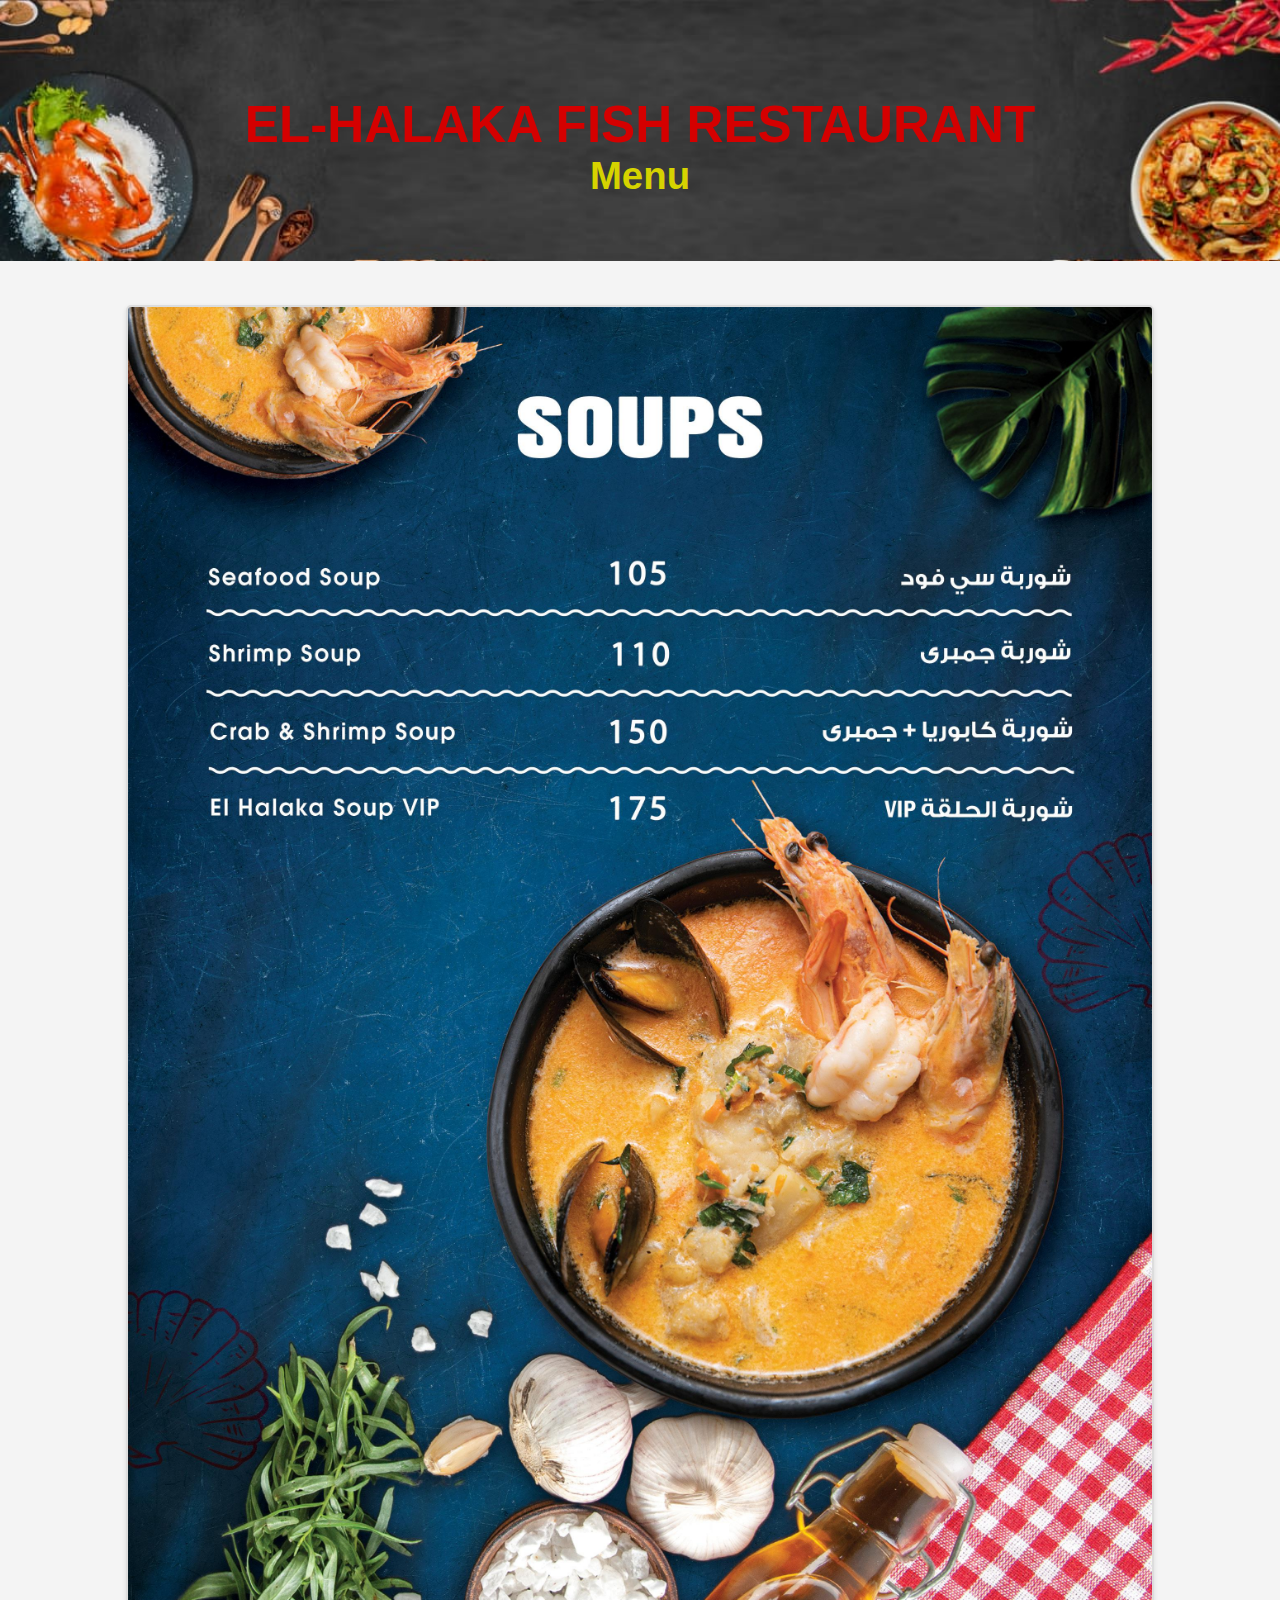
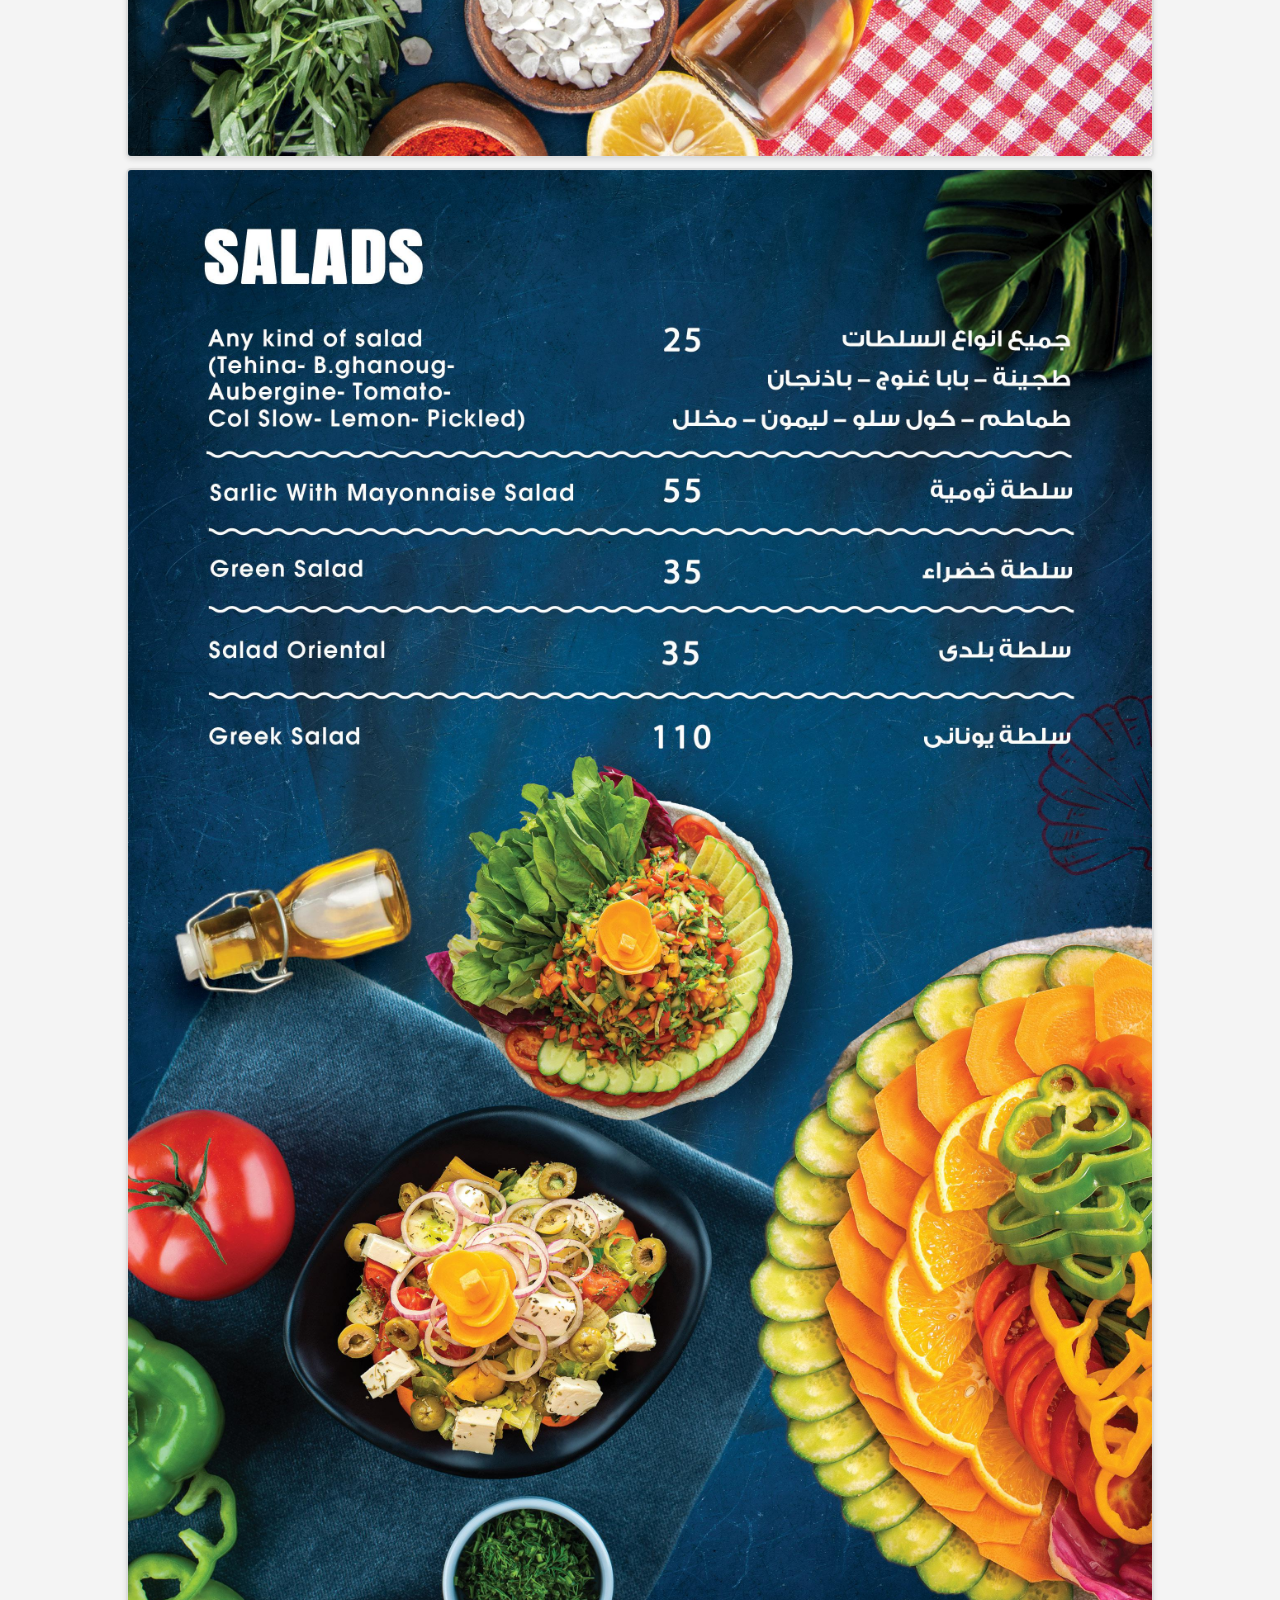
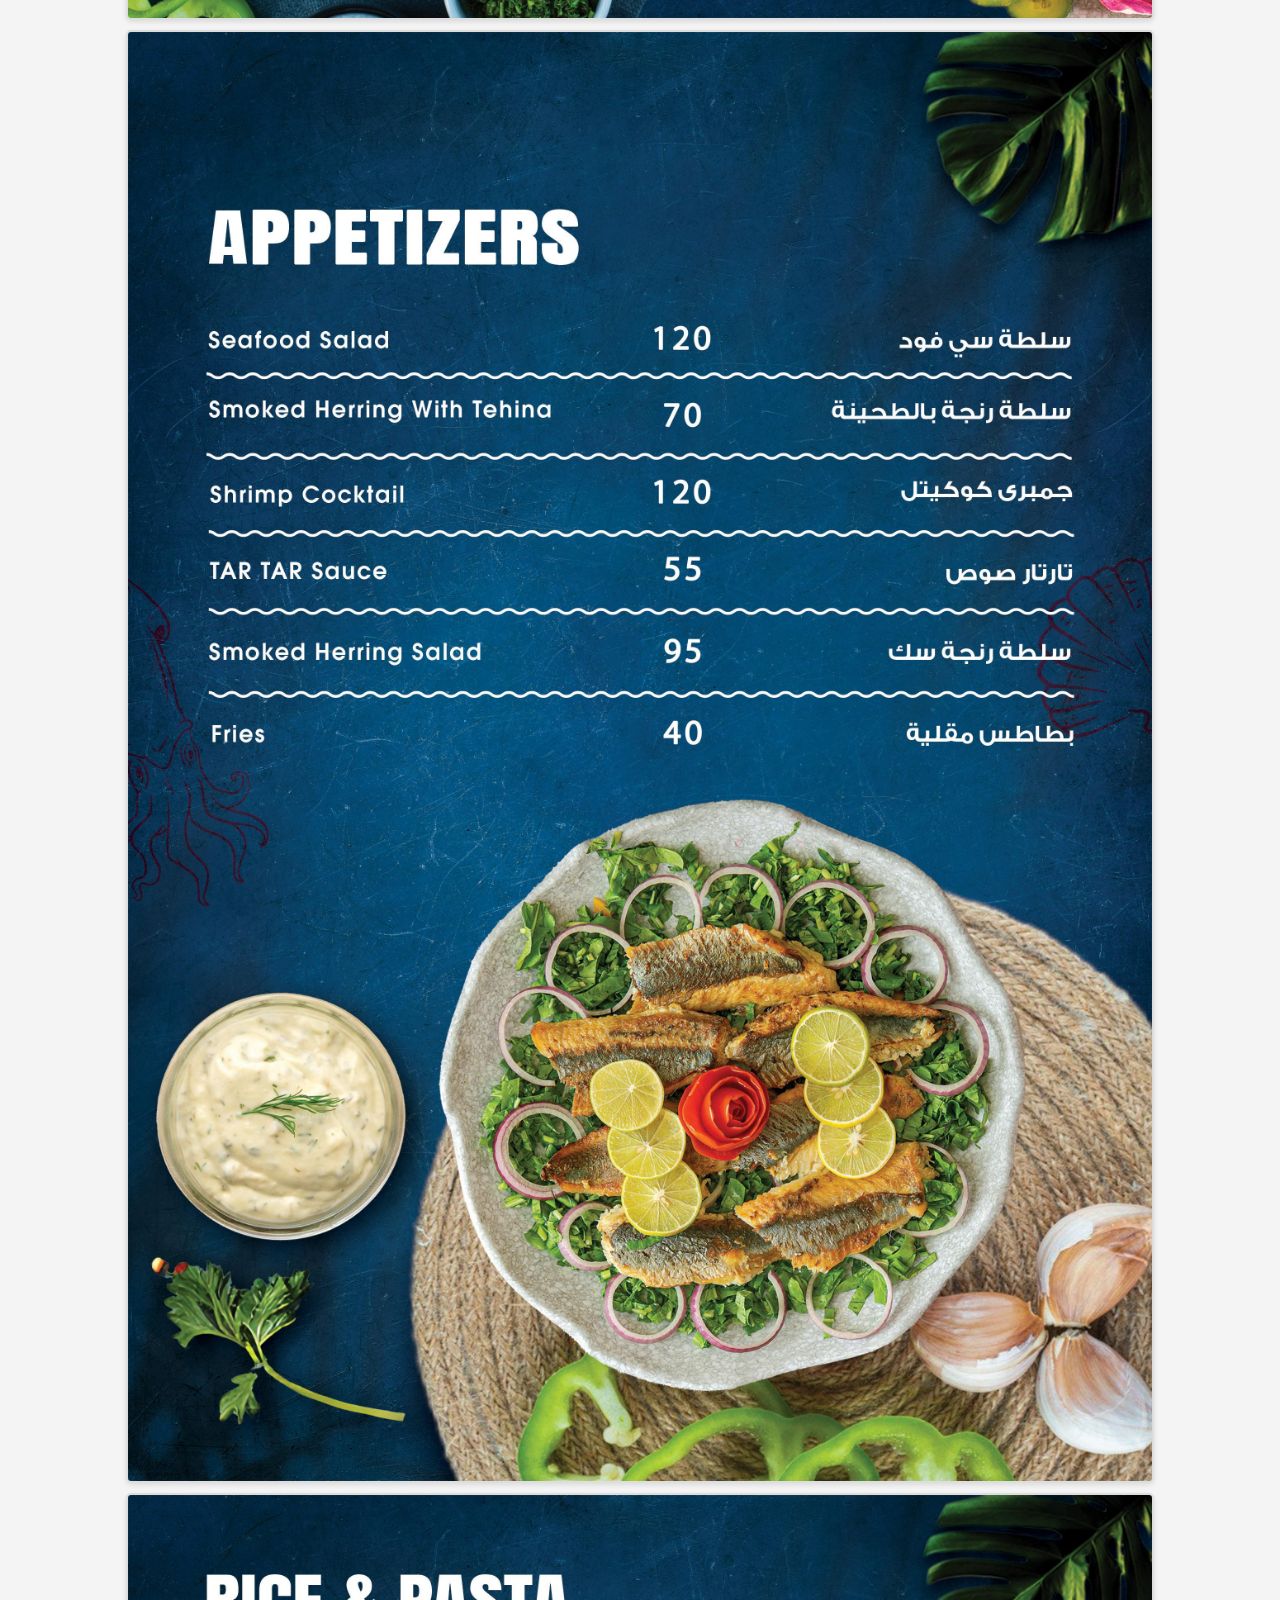
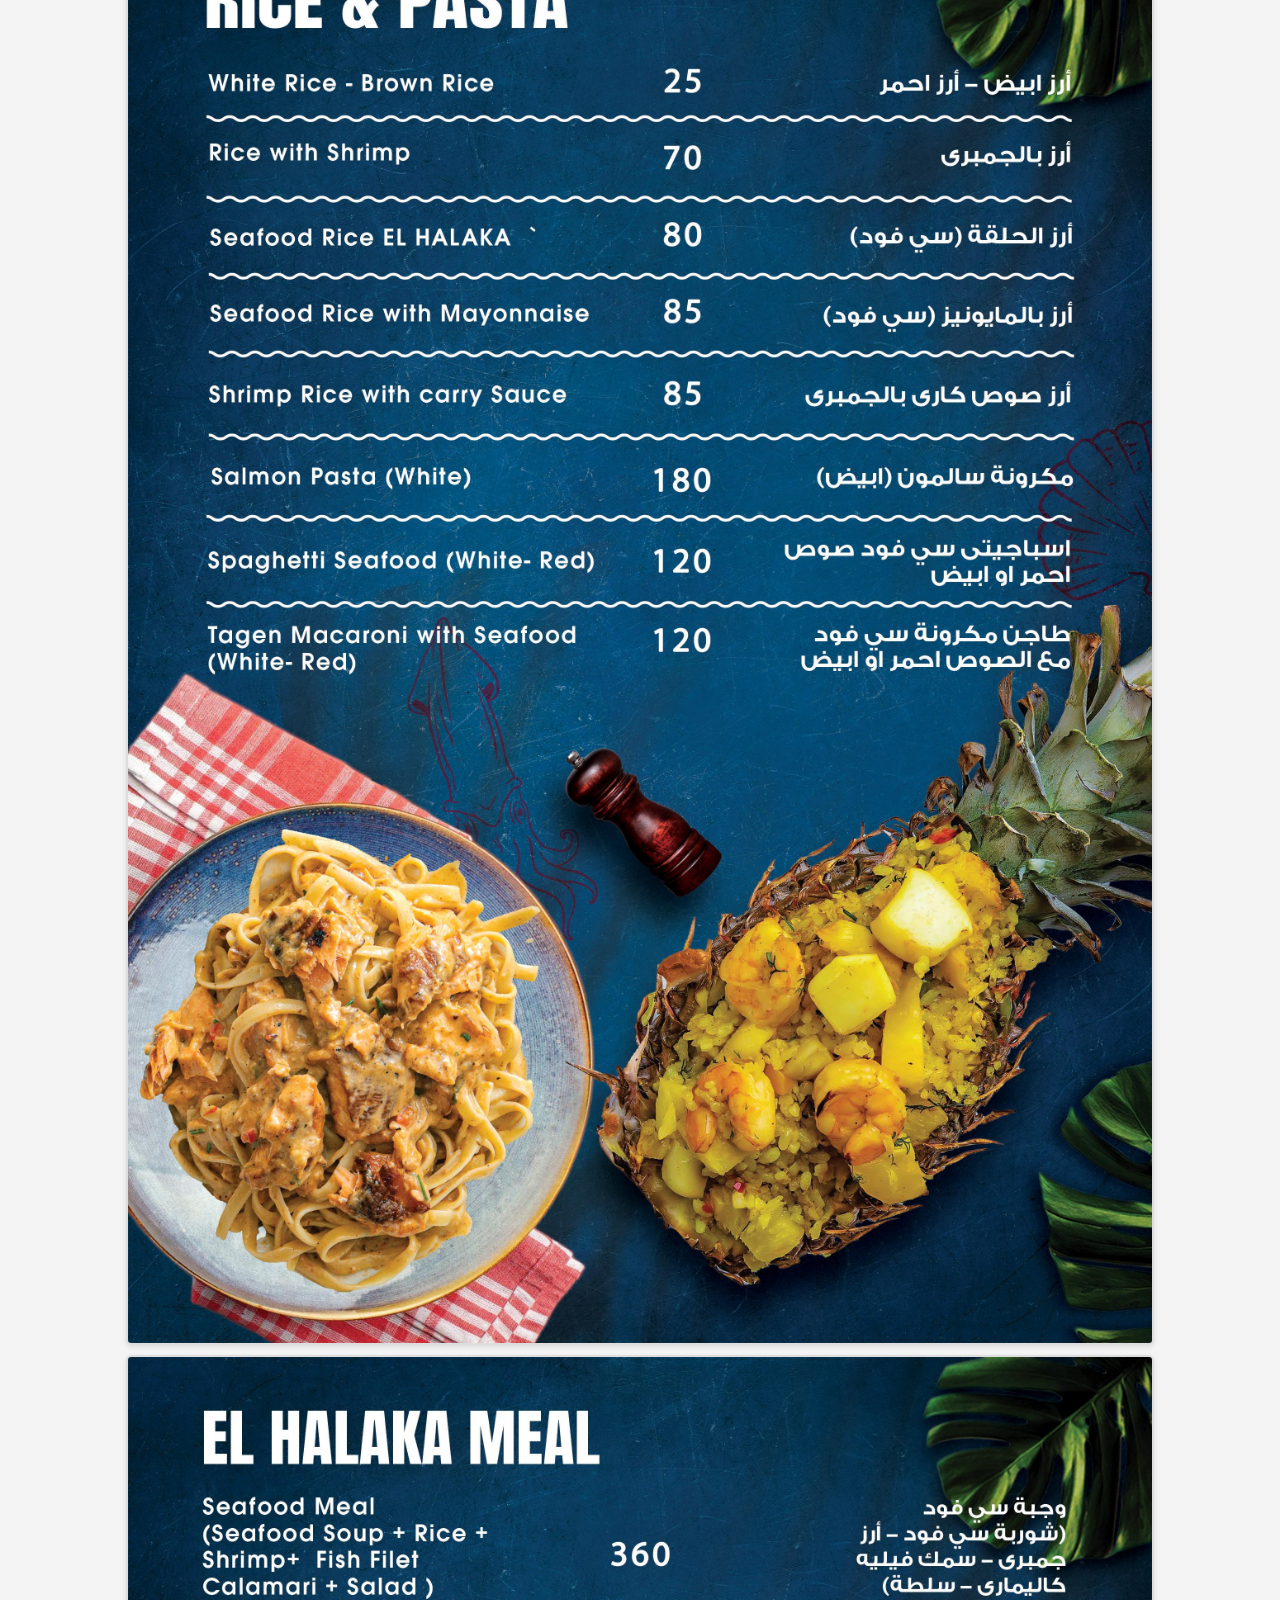
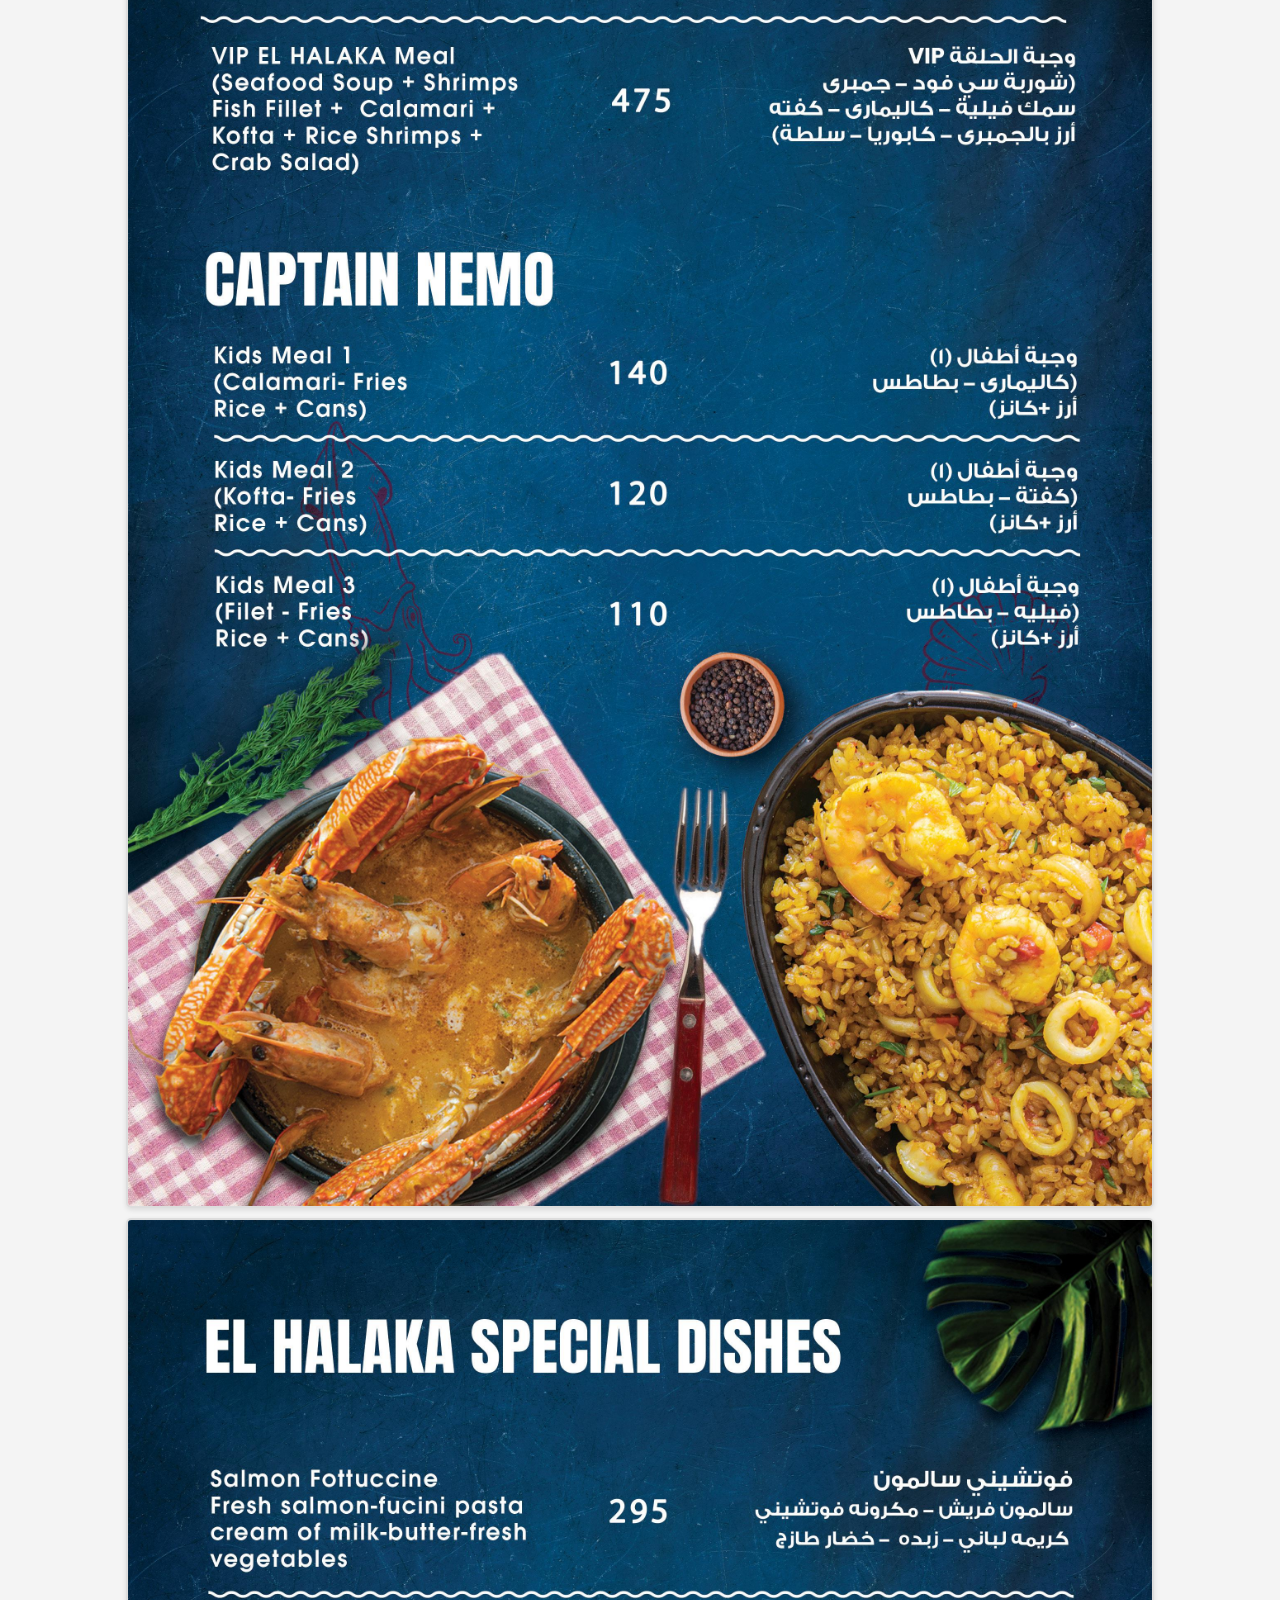
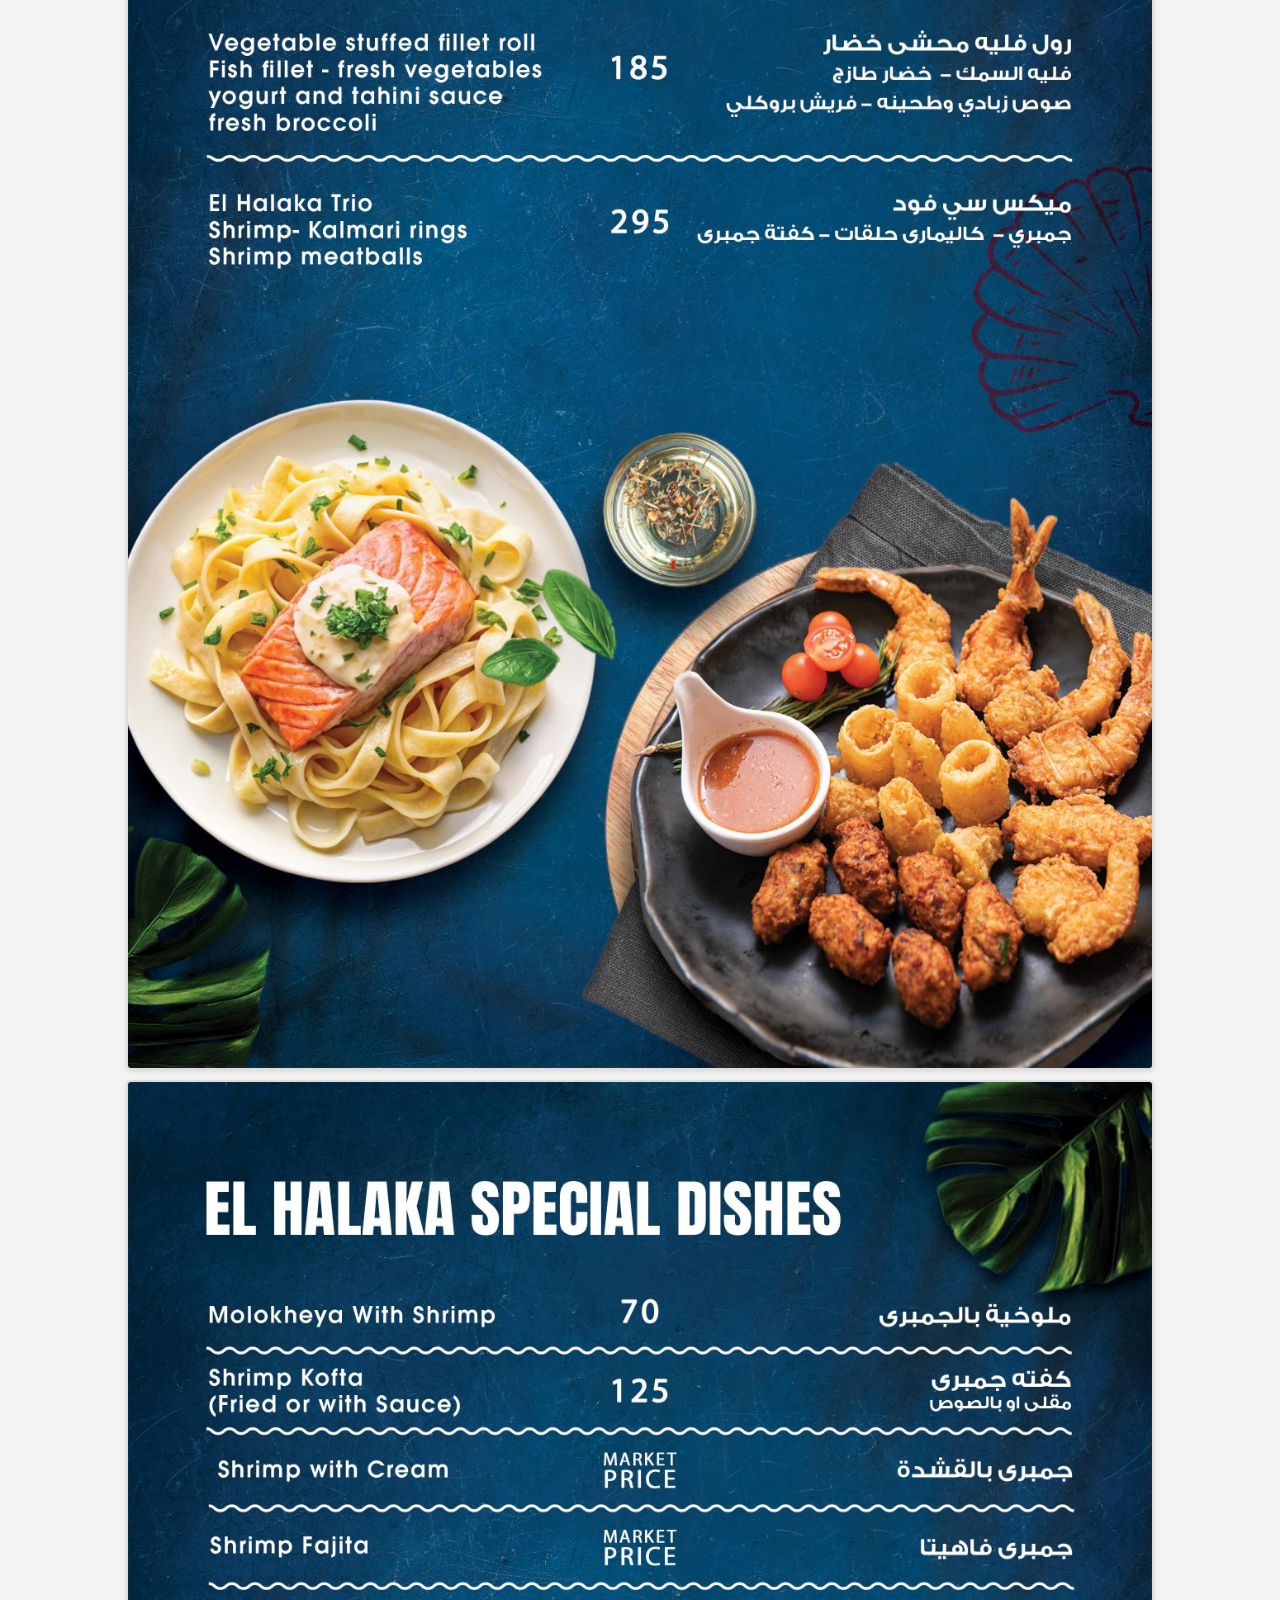
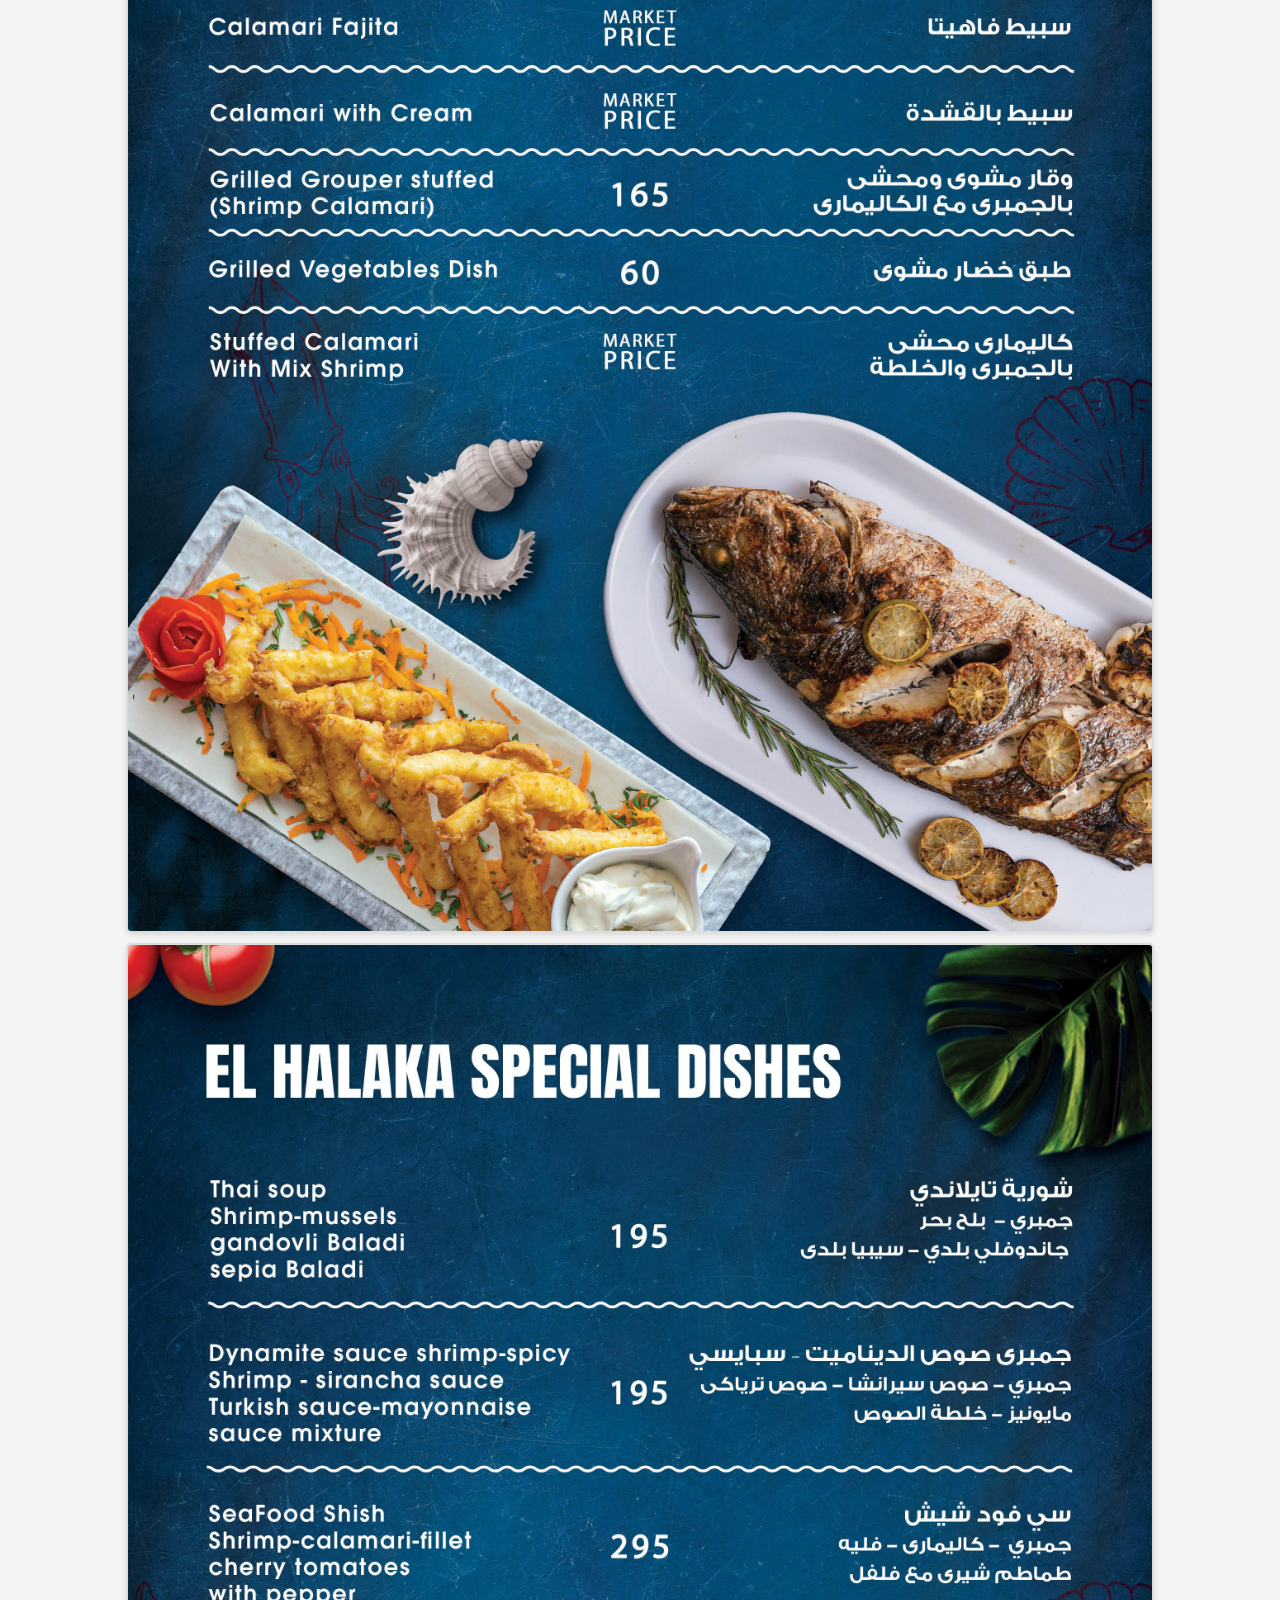
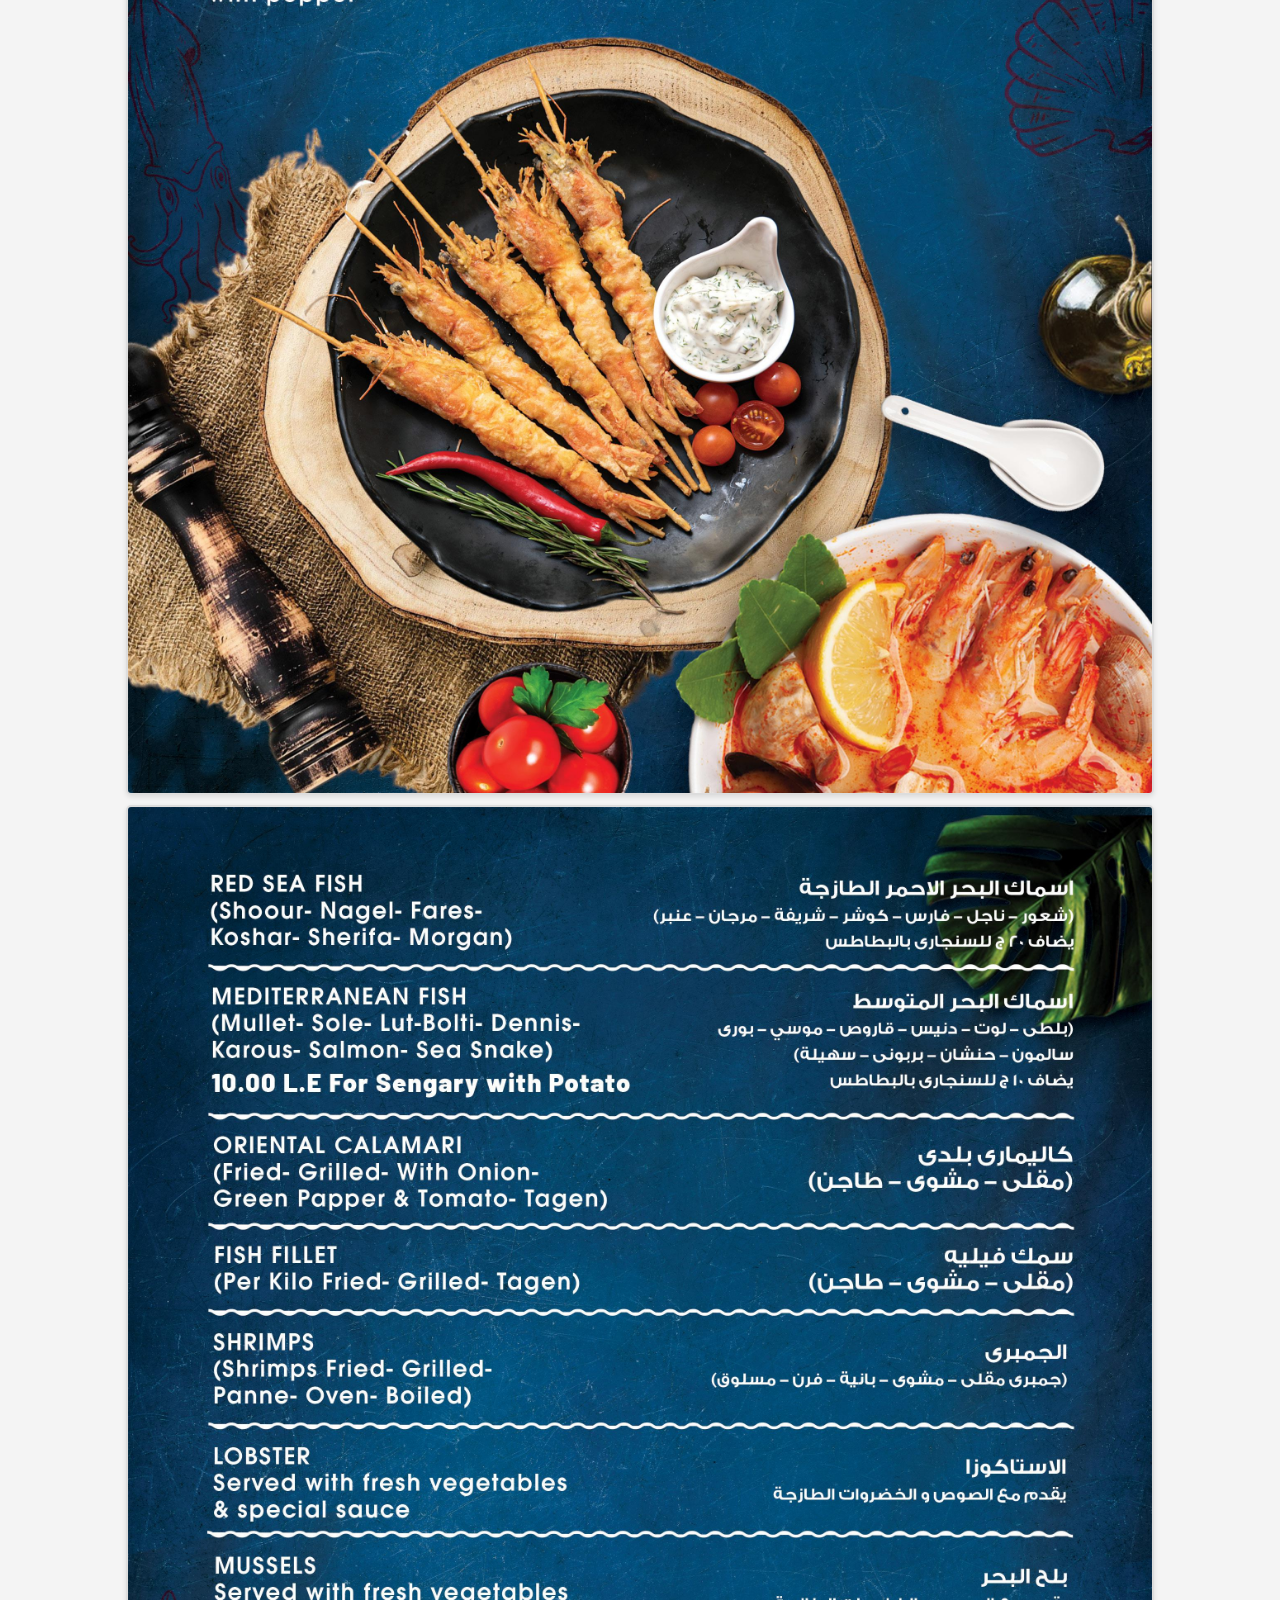
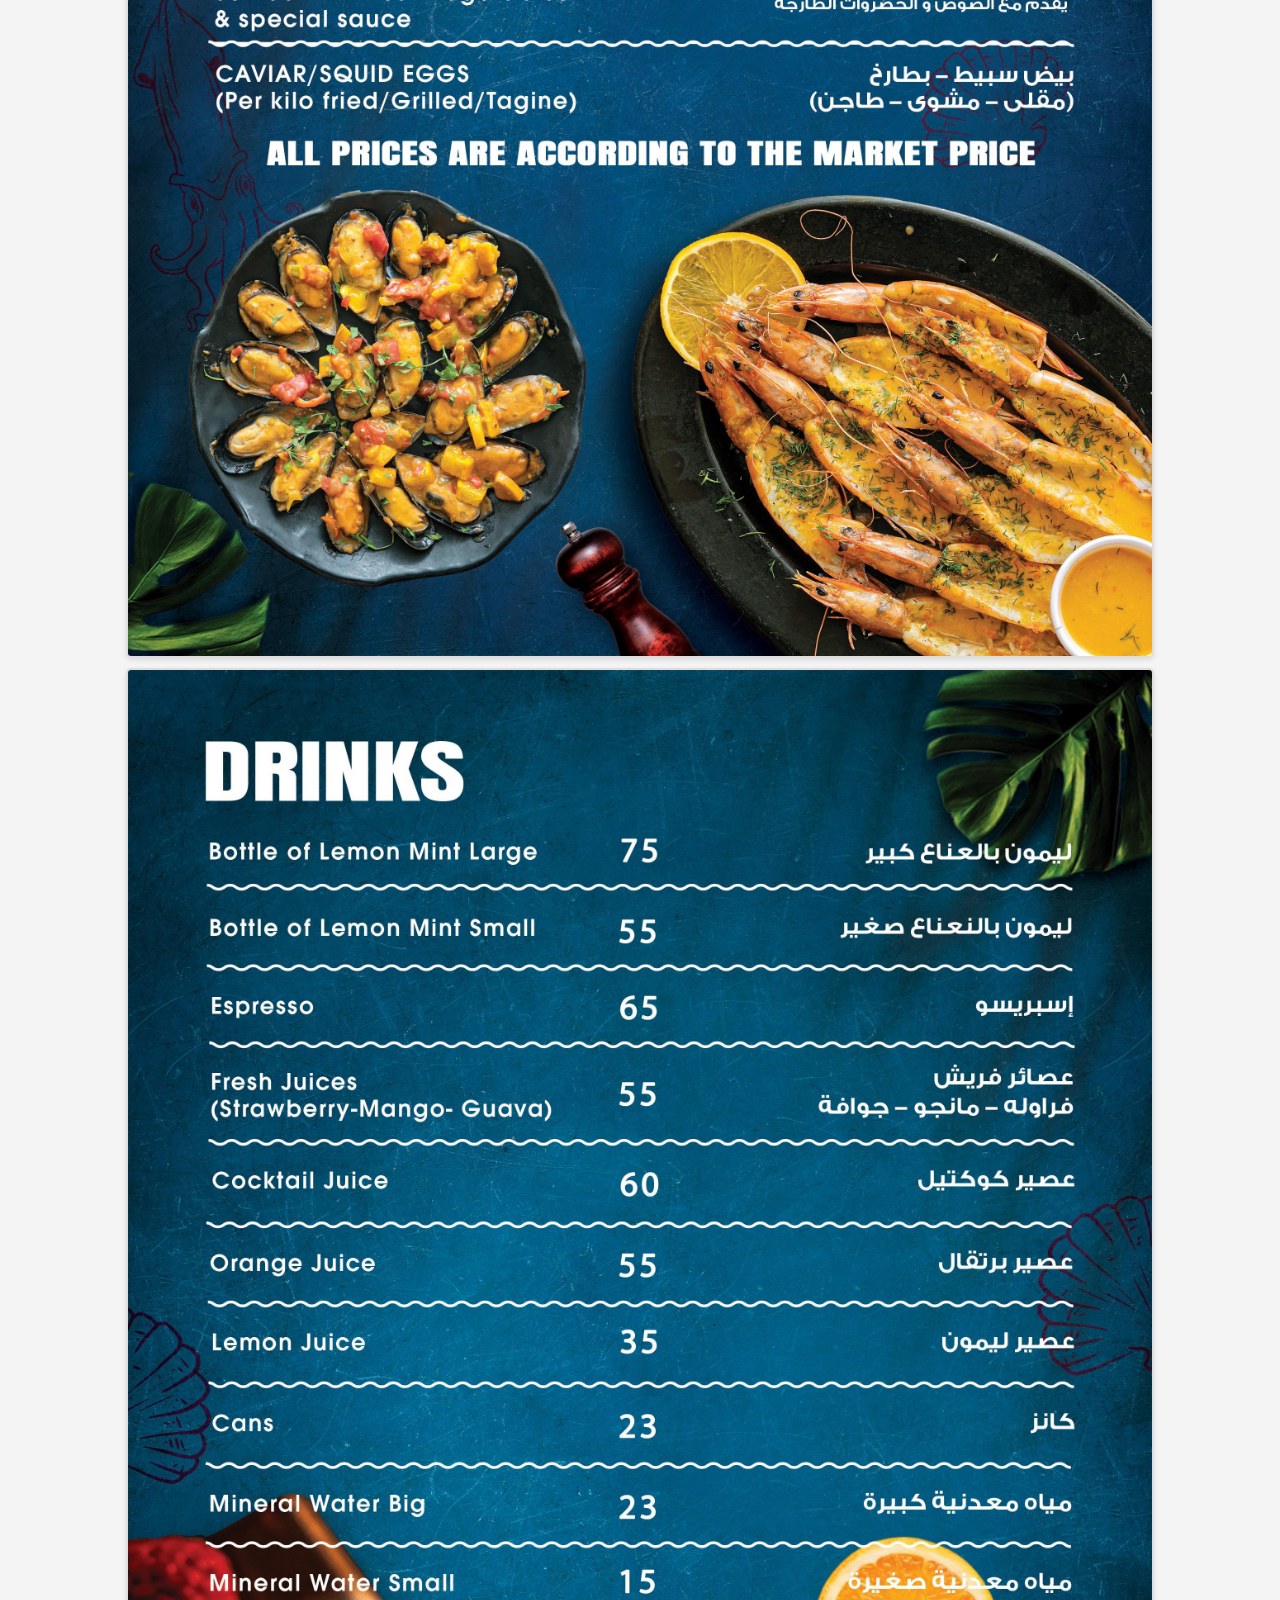
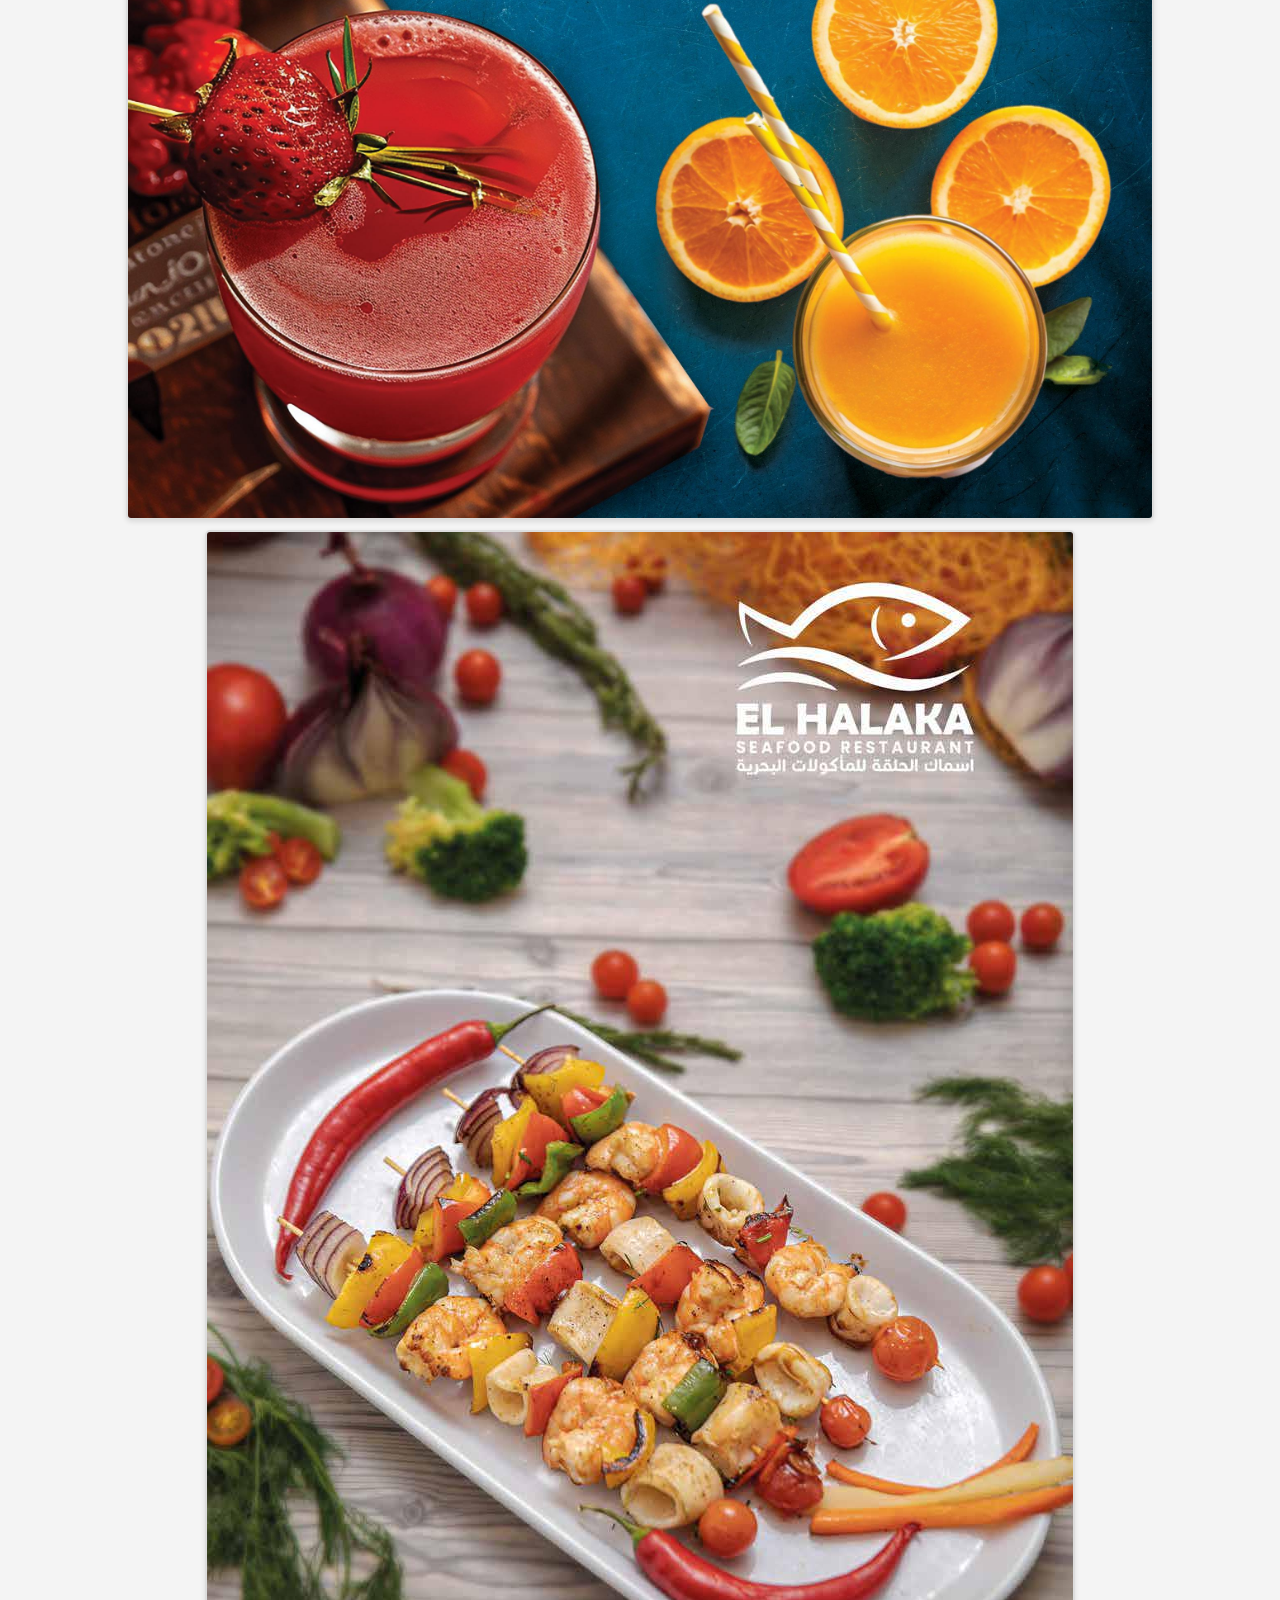
==== index.html @ d8bc7c91 "Update index.html" ====
<!DOCTYPE html>
<html lang="en">
<style>
    body {
        font-family: Arial, sans-serif;
        background-color: #f4f4f4;
        text-align: center;
        margin: 0;
        padding: 0;
    }

    .header {
        position: relative;
        text-align: center;
        color: rgb(255, 255, 255);
    }

    .header img {
        width: 100%;
        height: auto;
    }

    .header .text-container {
        position: absolute;
        top: 55%;
        left: 50%;
        transform: translate(-50%, -50%);
        text-align: center;
    }

    .header h1 {
        font-size: 4vw;
        font-weight: bold;
        margin: 0;
        color: rgb(212, 0, 0);
        white-space: nowrap;
    }

    .header h2 {
        font-size: 3vw;
        font-weight: bold;
        margin: 0;
        color: rgb(214, 211, 0);
    }

    .gallery {
        display: flex;
        flex-direction: column;
        align-items: center;
        margin-top: 20px;
    }

    .gallery img {
        max-width: 80%;
        margin-bottom: 10px;
        border: 2px solid #ddd;
        border-radius: 5px;
        box-shadow: 0 2px 5px rgba(0, 0, 0, 0.1);
    }

    @media (max-width: 1024px) {
        .header h1 {
            font-size: 6vw;
        }

        .header h2 {
            font-size: 5vw;
        }
    }

    @media (max-width: 768px) {
        .header h1 {
            font-size: 7vw;
        }

        .header h2 {
            font-size: 6vw;
        }
    }

    @media (max-width: 480px) {
        .header h1 {
            font-size: 8vw;
        }

        .header h2 {
            font-size: 7vw;
        }
    }
</style>

<head>
    <meta charset="UTF-8">
    <meta name="viewport" content="width=device-width, initial-scale=1.0">
    <title>EL-HALAKA Fish Restaurant Menu</title>
    <link rel="stylesheet" href="styles.css">
</head>

<body>
    <div class="header">
        <img src="static/images/image0.jpg" alt="Background Image">
        <div class="text-container">
            <h1>EL-HALAKA FISH RESTAURANT </h1>
            <h2> Menu</h2>
        </div>
    </div>
    <div class="gallery">
        <div class="gallery">
            <img src="static/images/image1.jpg" alt="Image 1">
            <img src="static/images/image2.jpg" alt="Image 2">
            <img src="static/images/image3.jpg" alt="Image 3">
            <img src="static/images/image4.jpg" alt="Image 4">
            <img src="static/images/image5.jpg" alt="Image 5">
            <img src="static/images/image6.jpg" alt="Image 6">
            <img src="static/images/image7.jpg" alt="Image 7">
            <img src="static/images/image8.jpg" alt="Image 8">
            <img src="static/images/image9.jpg" alt="Image 9">
            <img src="static/images/image10.jpg" alt="Image 10">
            <img src="static/images/image11.jpg" alt="Image 11">
        </div>
</body>

</html>
---- styles.css ----
/* styles.css */
body {
    font-family: Arial, sans-serif;
    background-color: #f4f4f4;
    text-align: center;
    margin: 0;
    padding: 0;
}

.gallery {
    display: flex;
    flex-direction: column;
    align-items: center;
    margin-top: 20px;
}

.gallery img {
    max-width: 80%;
    height: auto;
    margin-bottom: 10px;
    border: 2px solid #ddd;
    border-radius: 5px;
    box-shadow: 0 2px 5px rgba(0, 0, 0, 0.1);
}

/* استجابة الشاشة */
@media (max-width: 1024px) {
    .gallery img {
        max-width: 90%;
    }
}

@media (max-width: 768px) {
    .gallery img {
        max-width: 95%;
    }
}

@media (max-width: 480px) {
    .gallery img {
        max-width: 100%;
    }
}
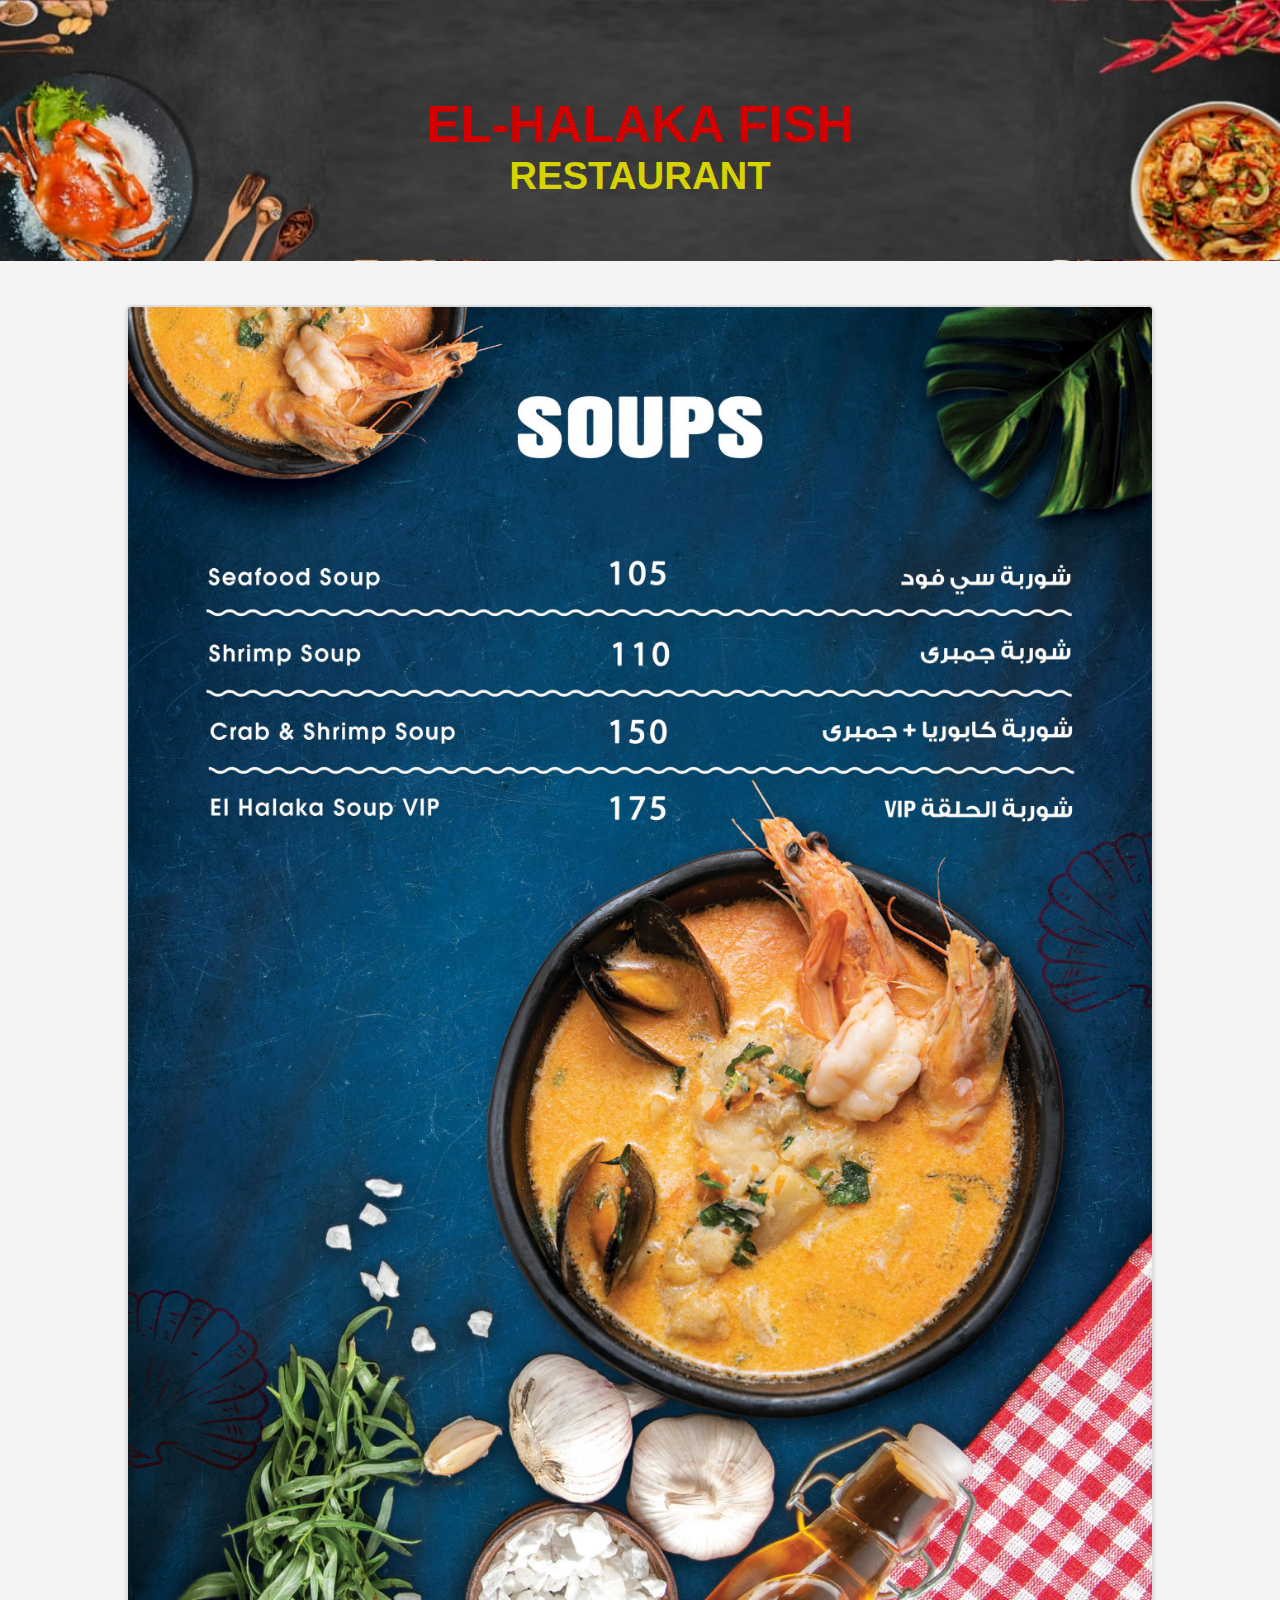
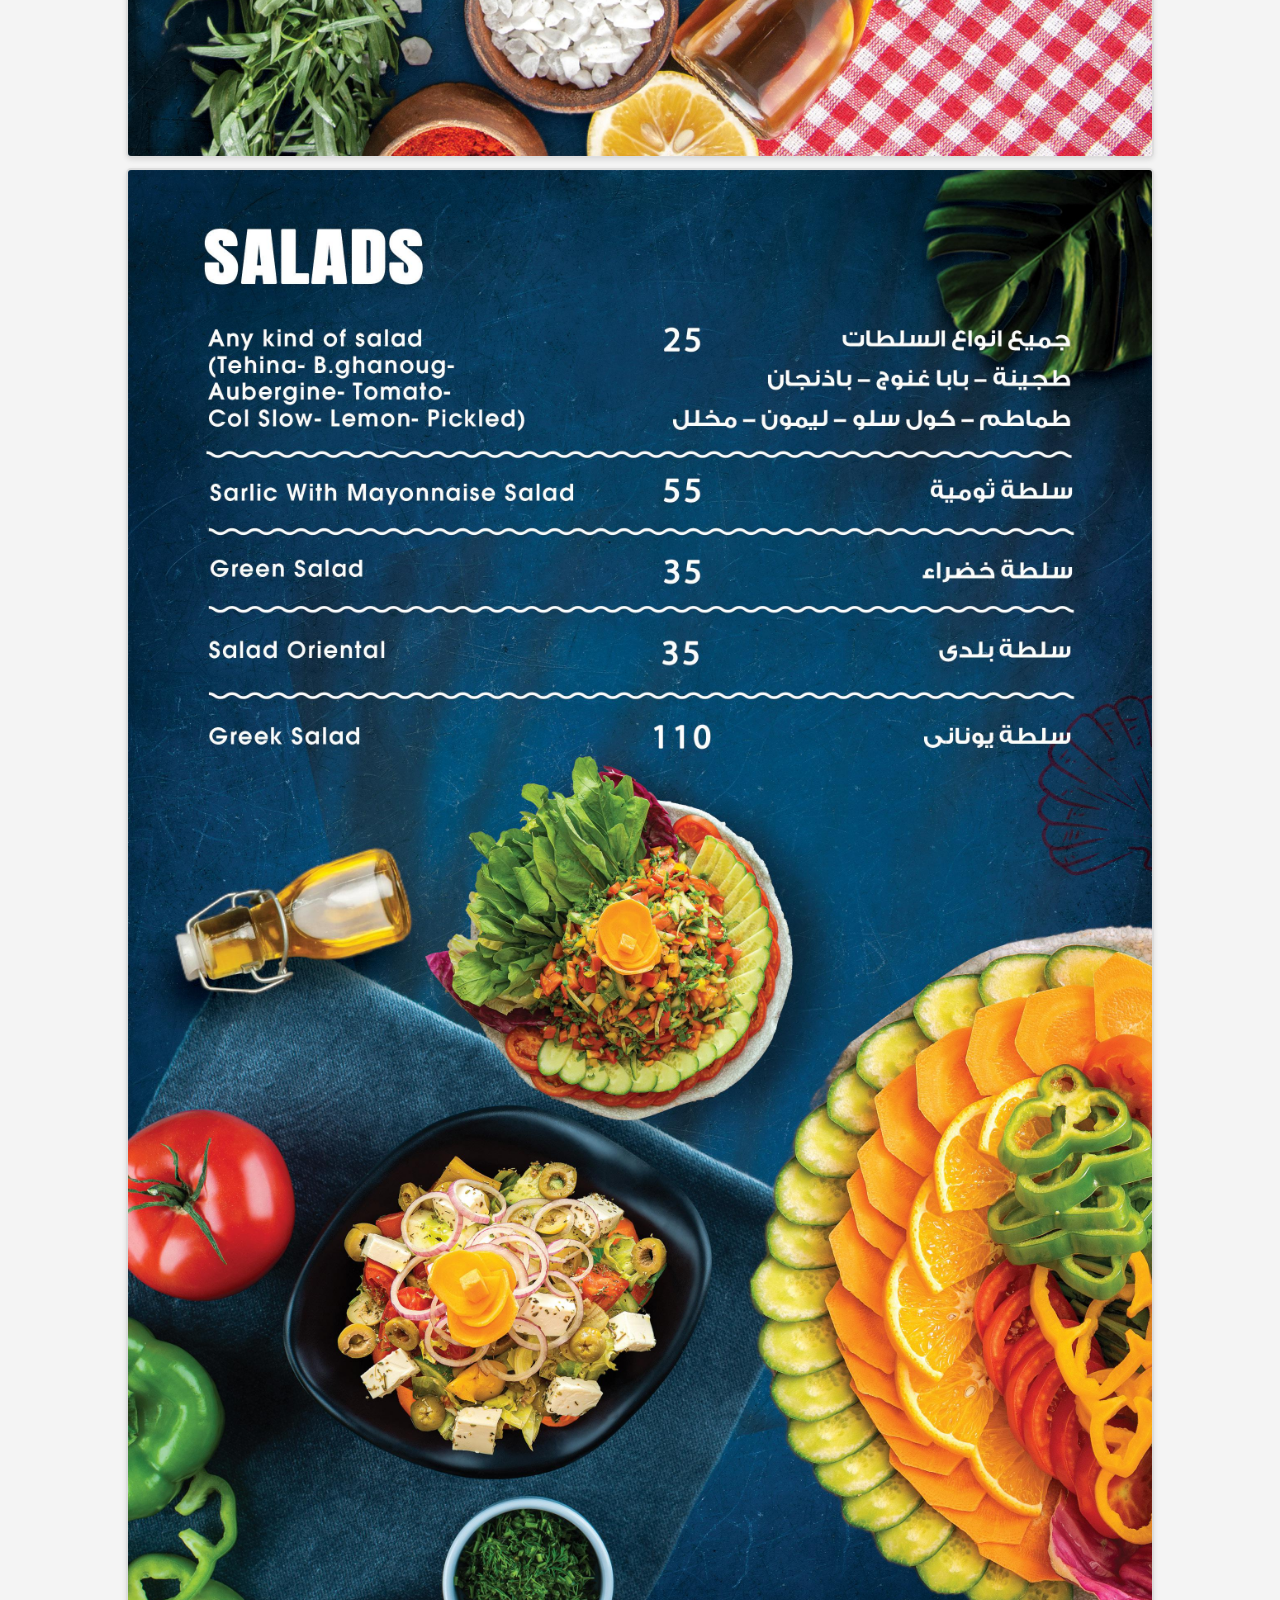
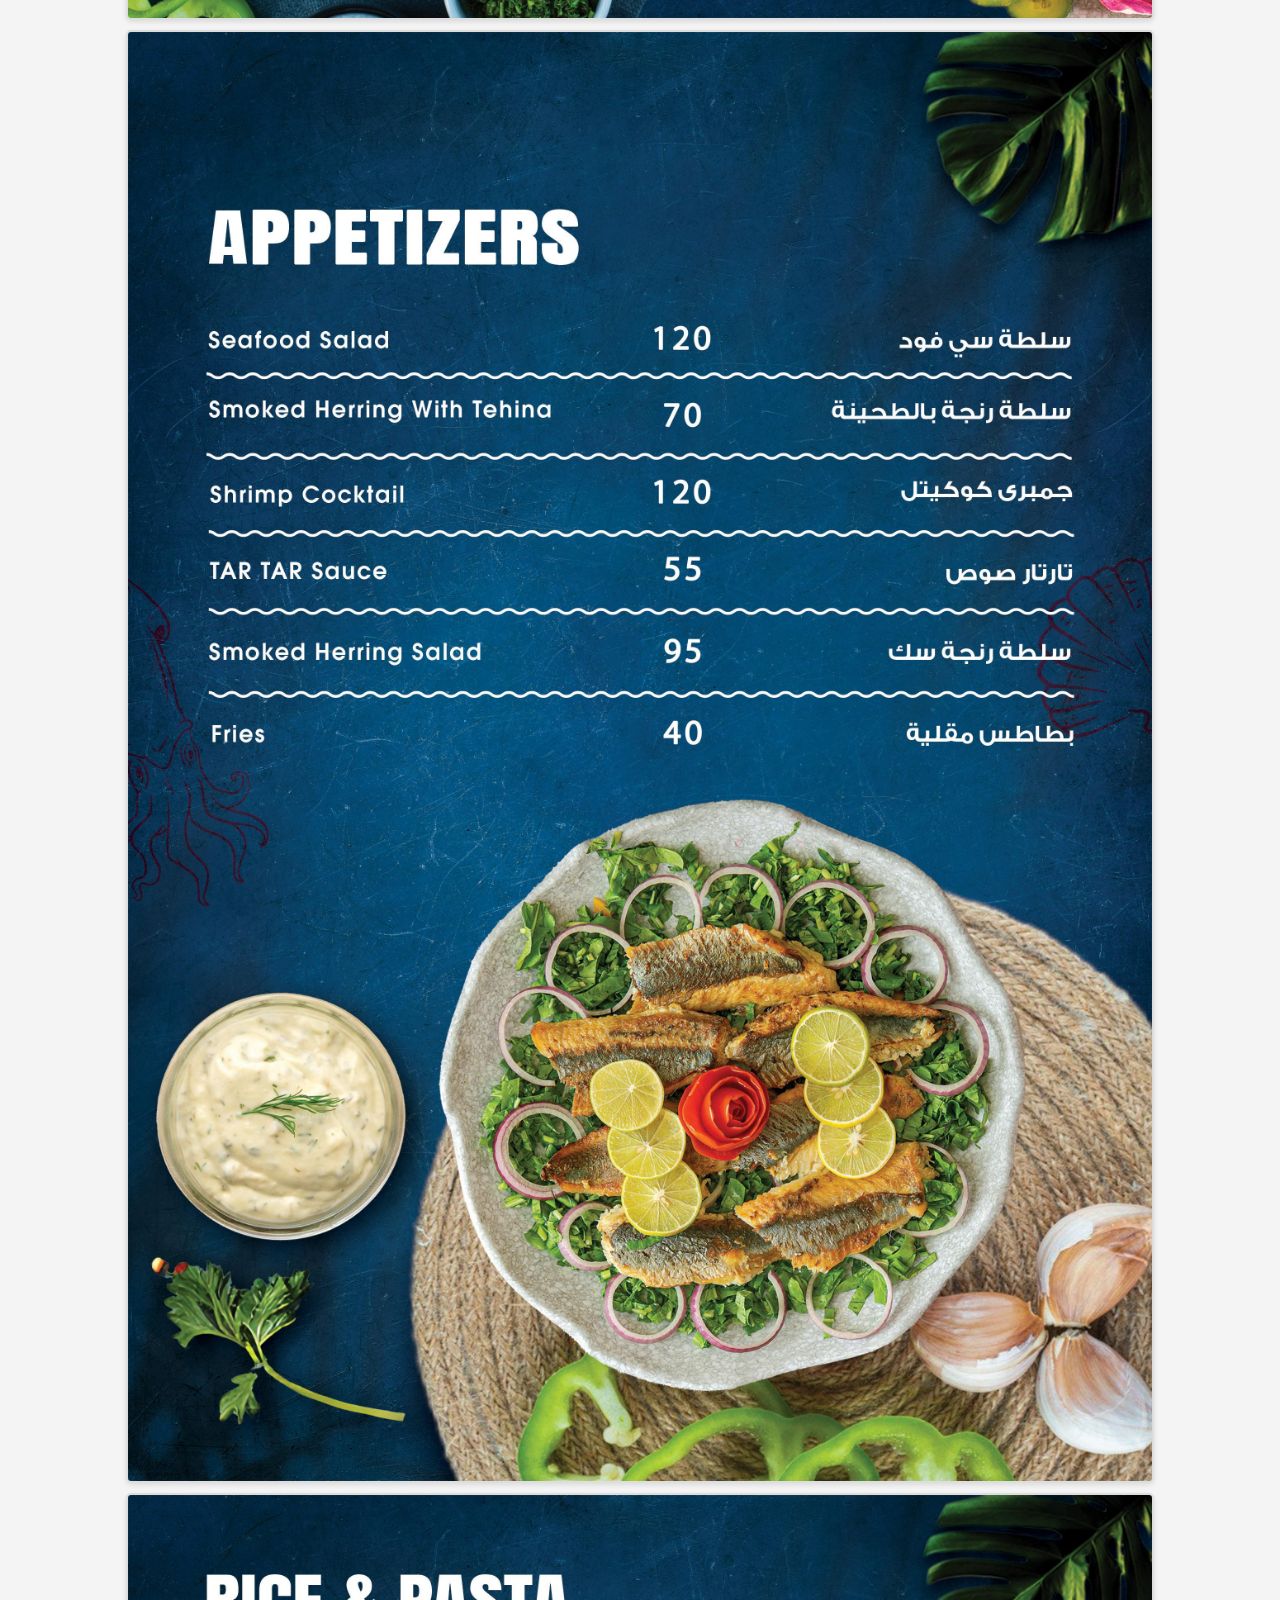
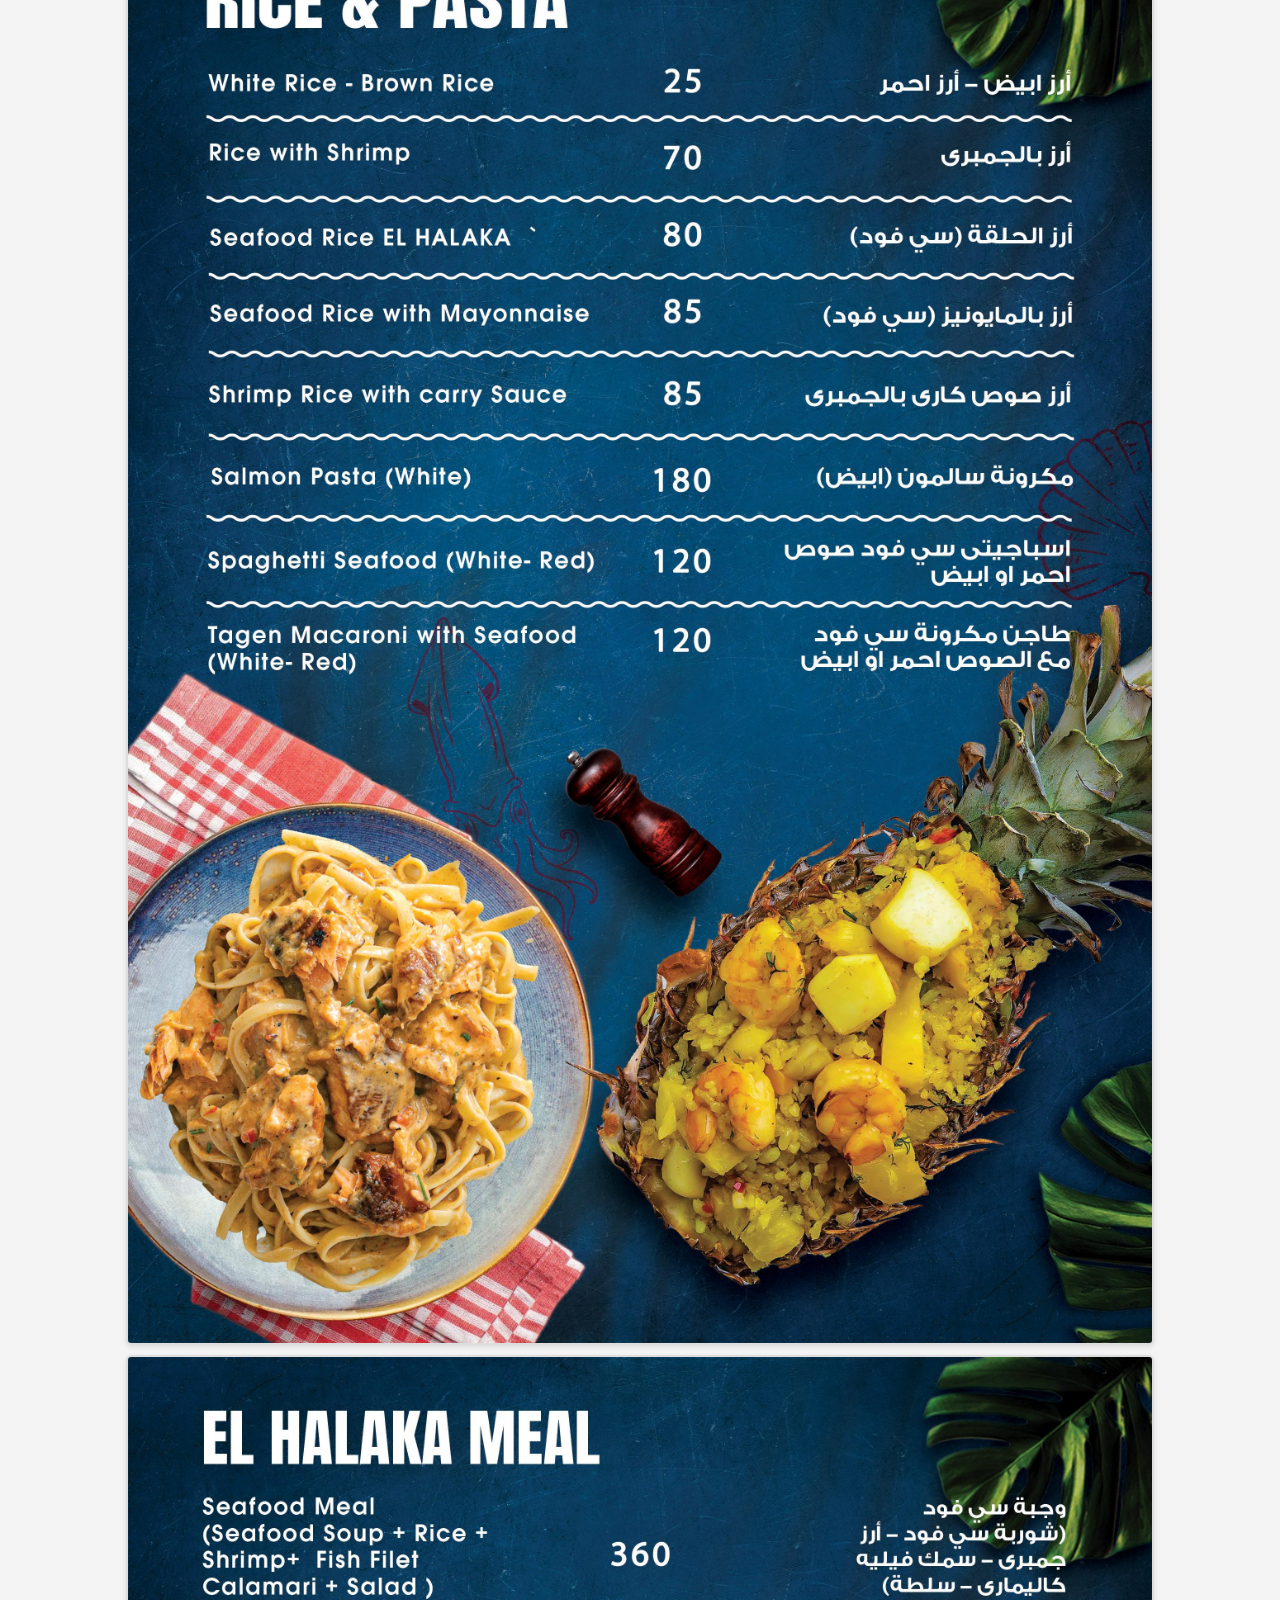
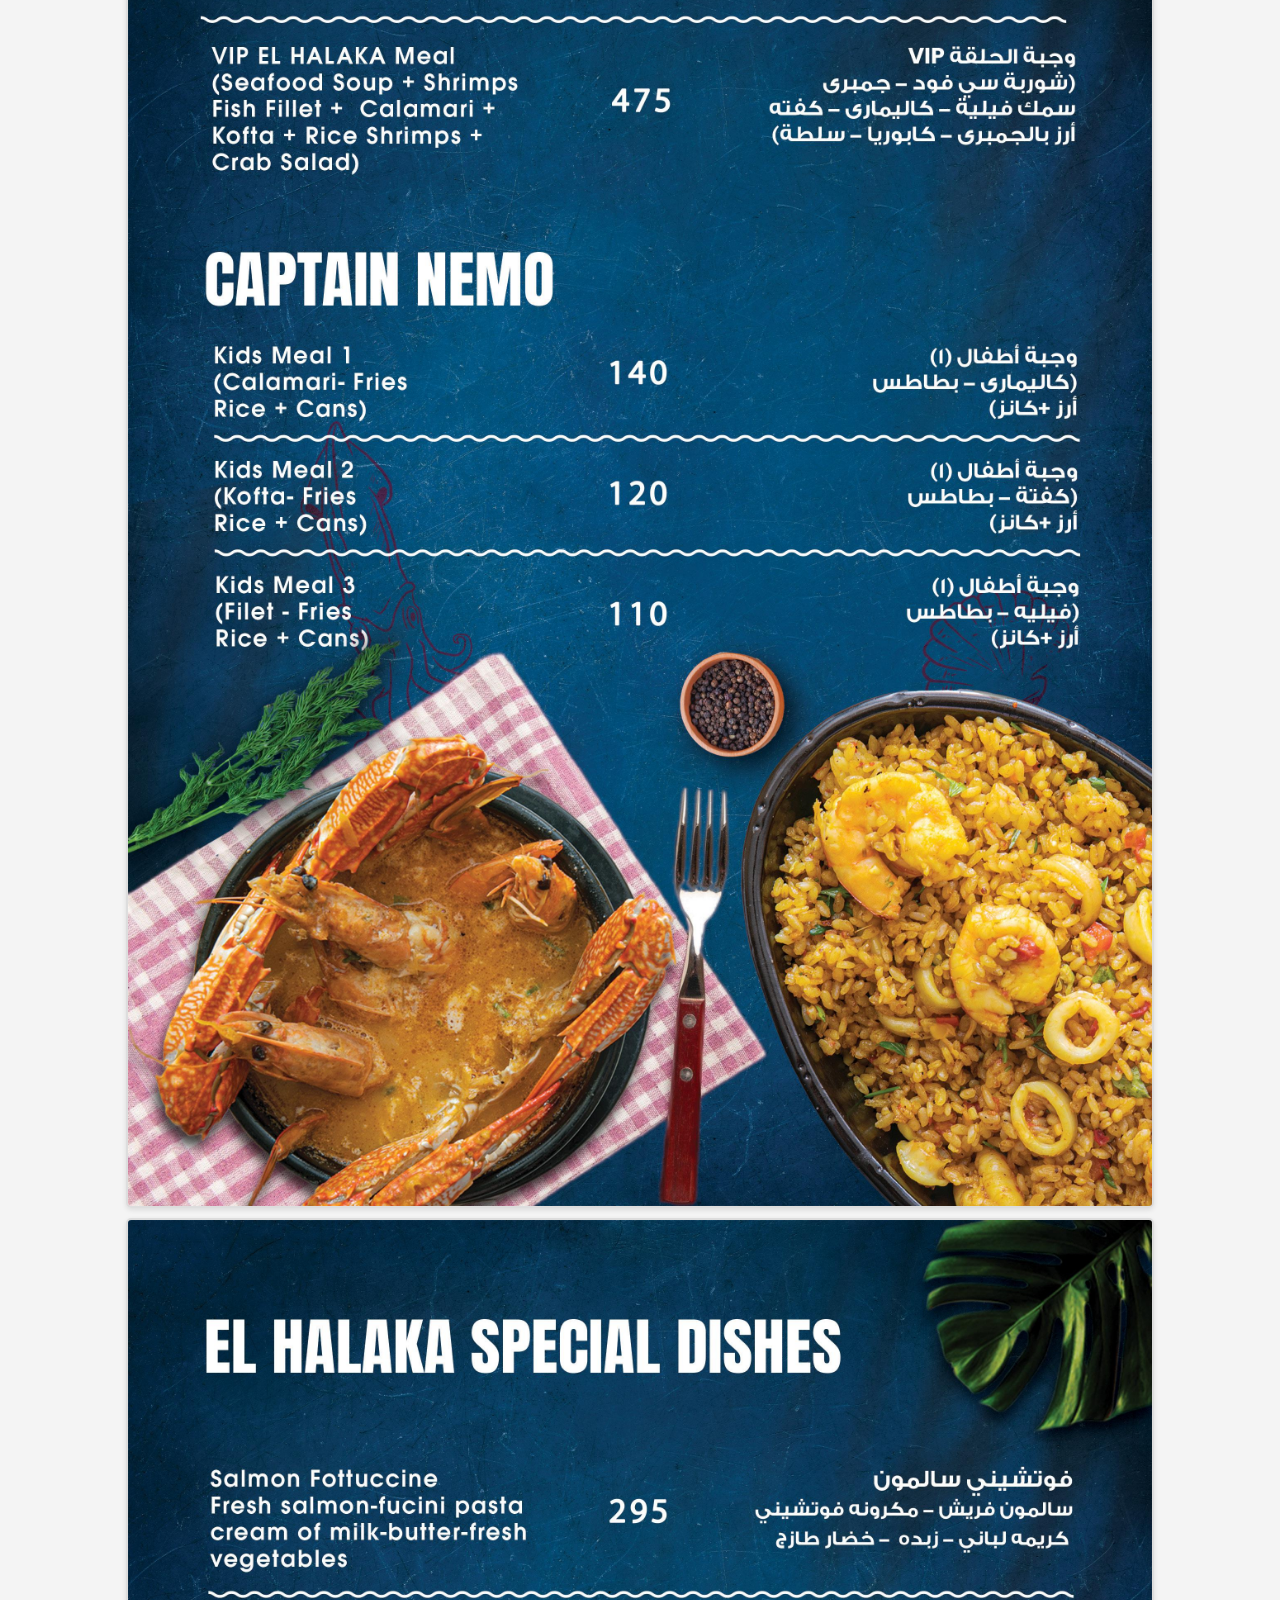
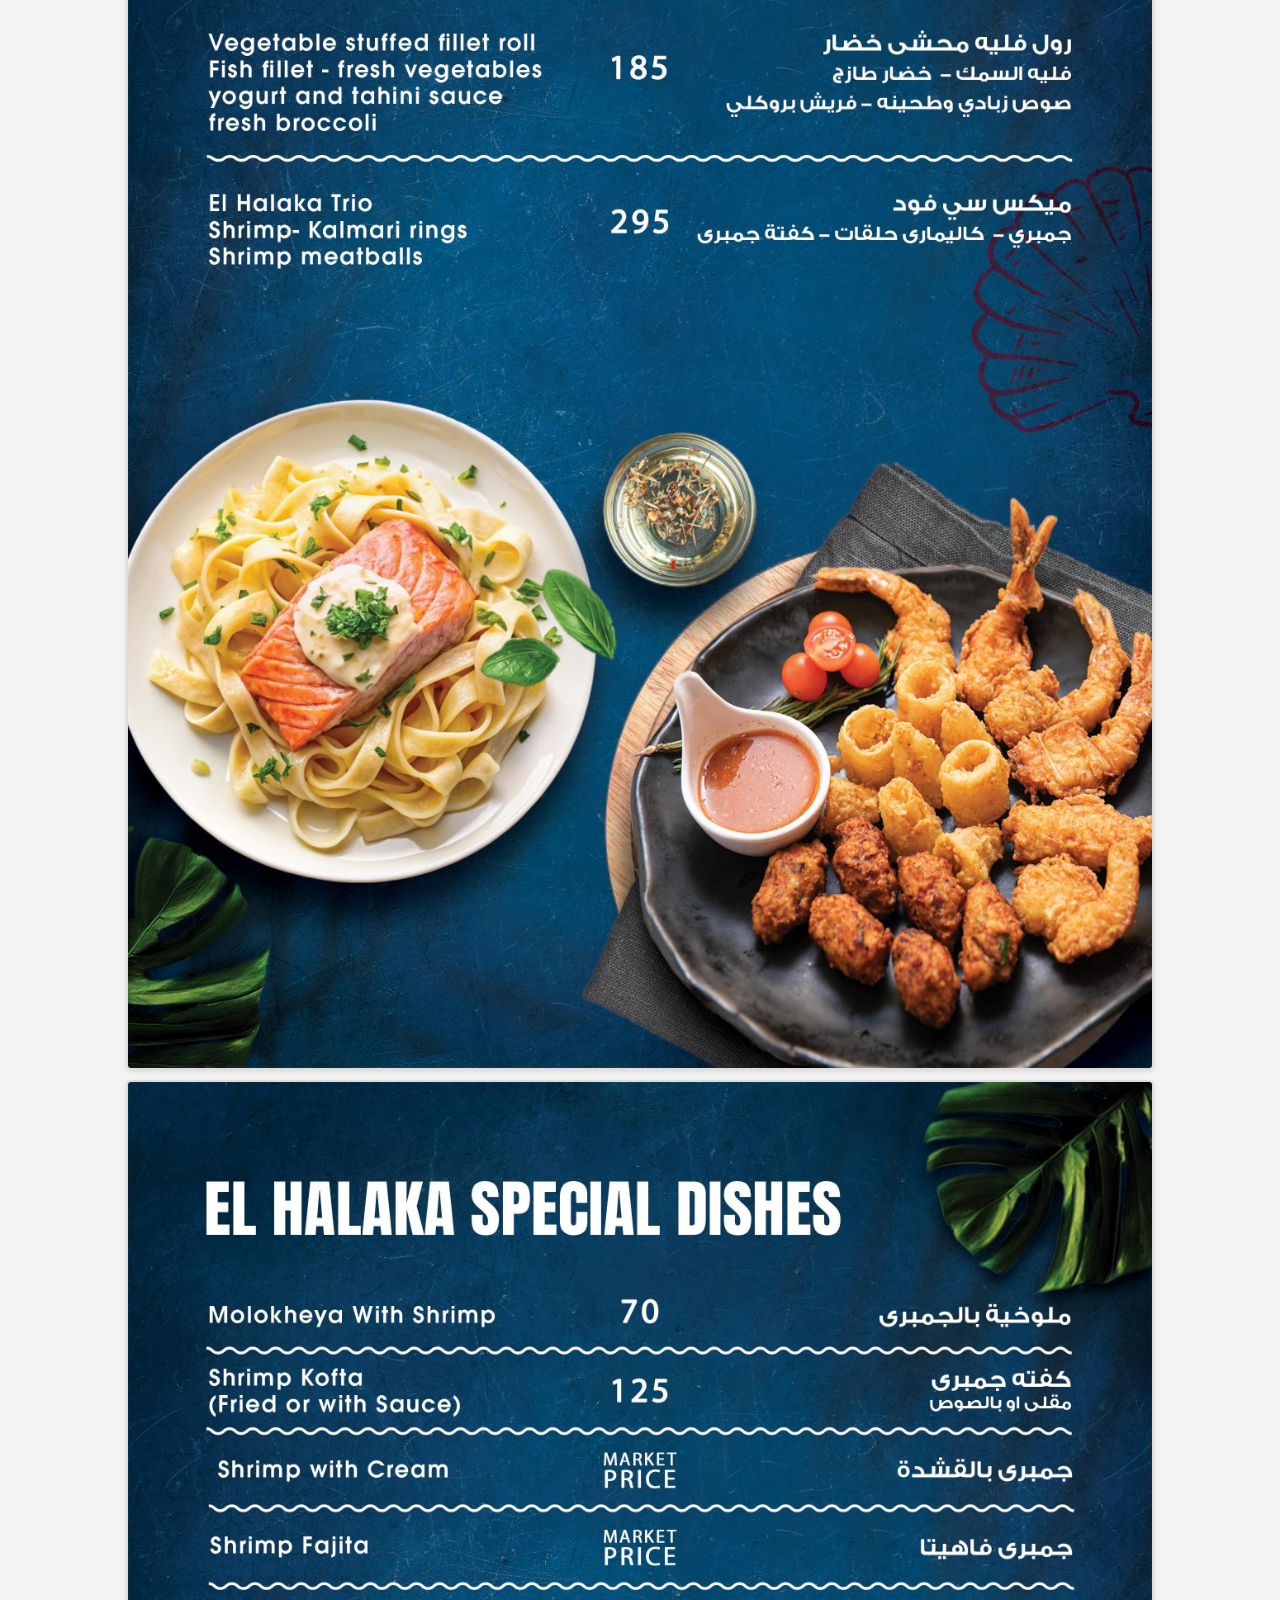
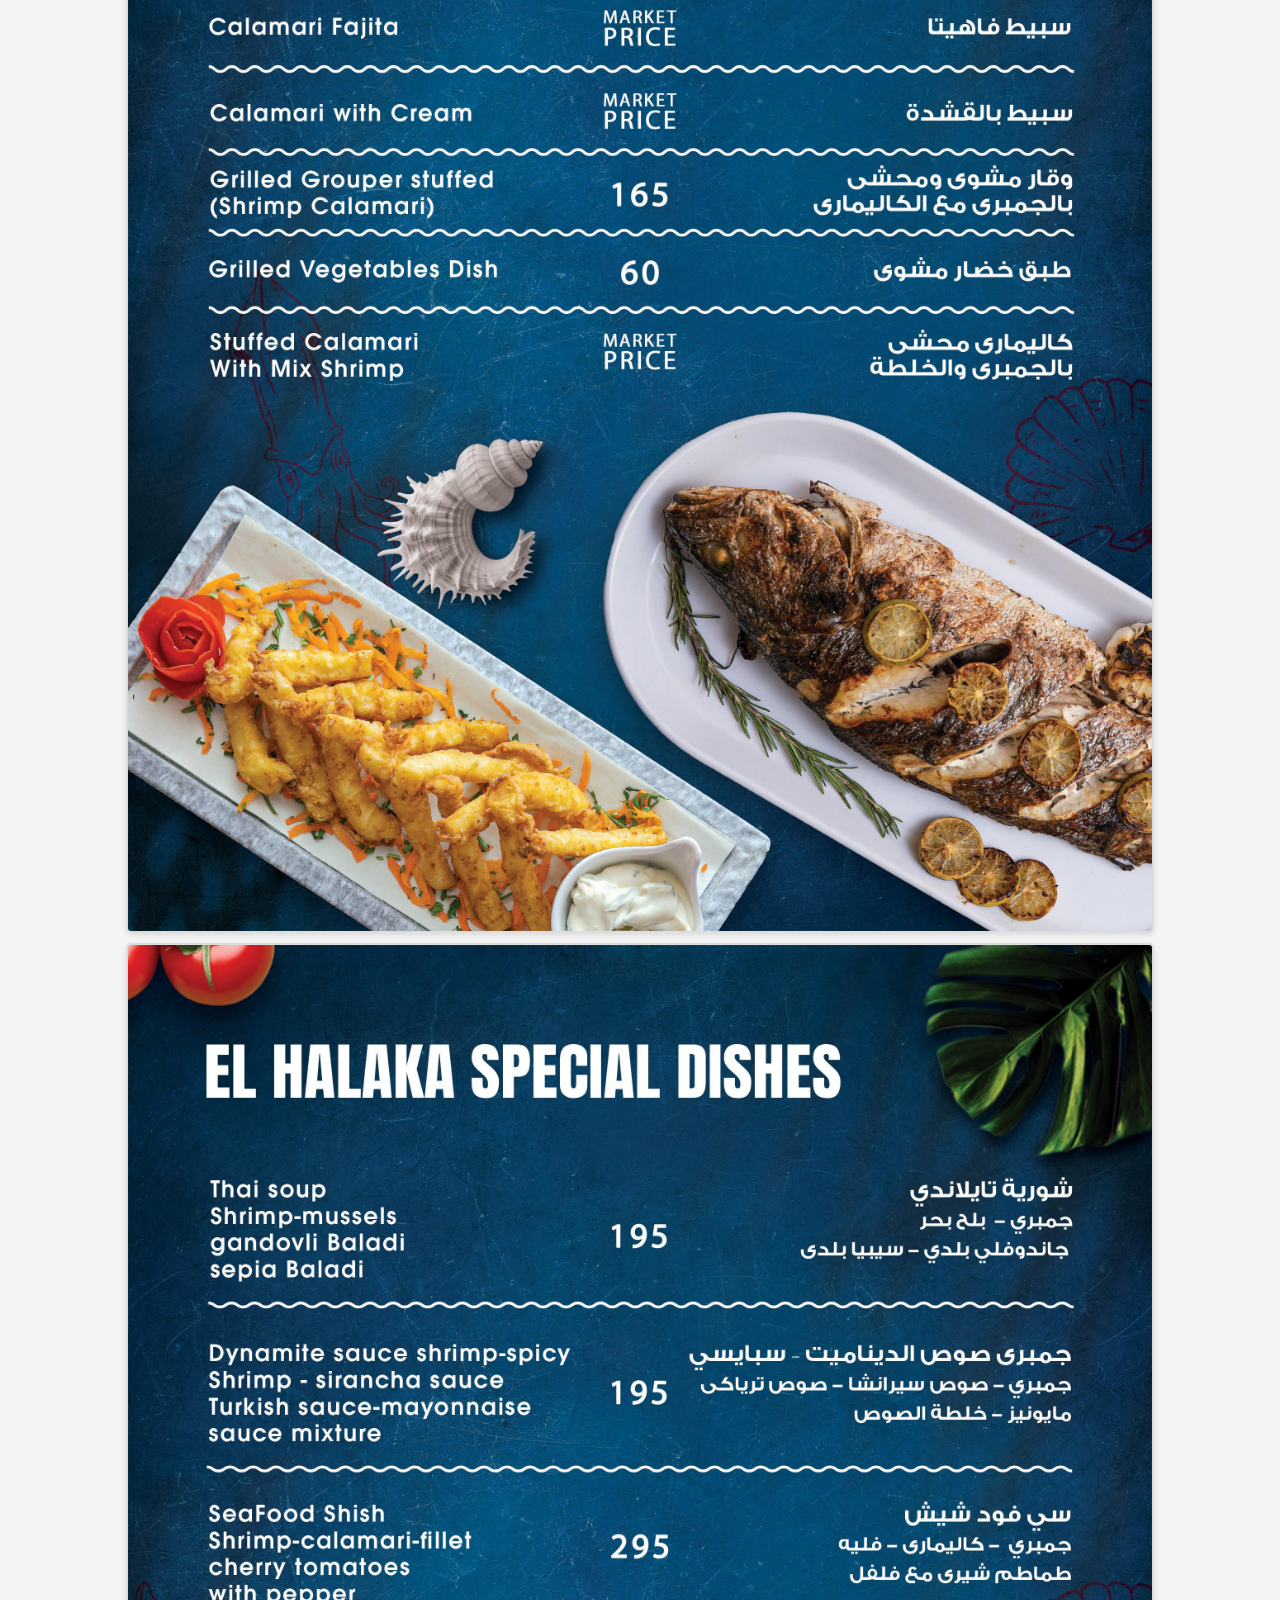
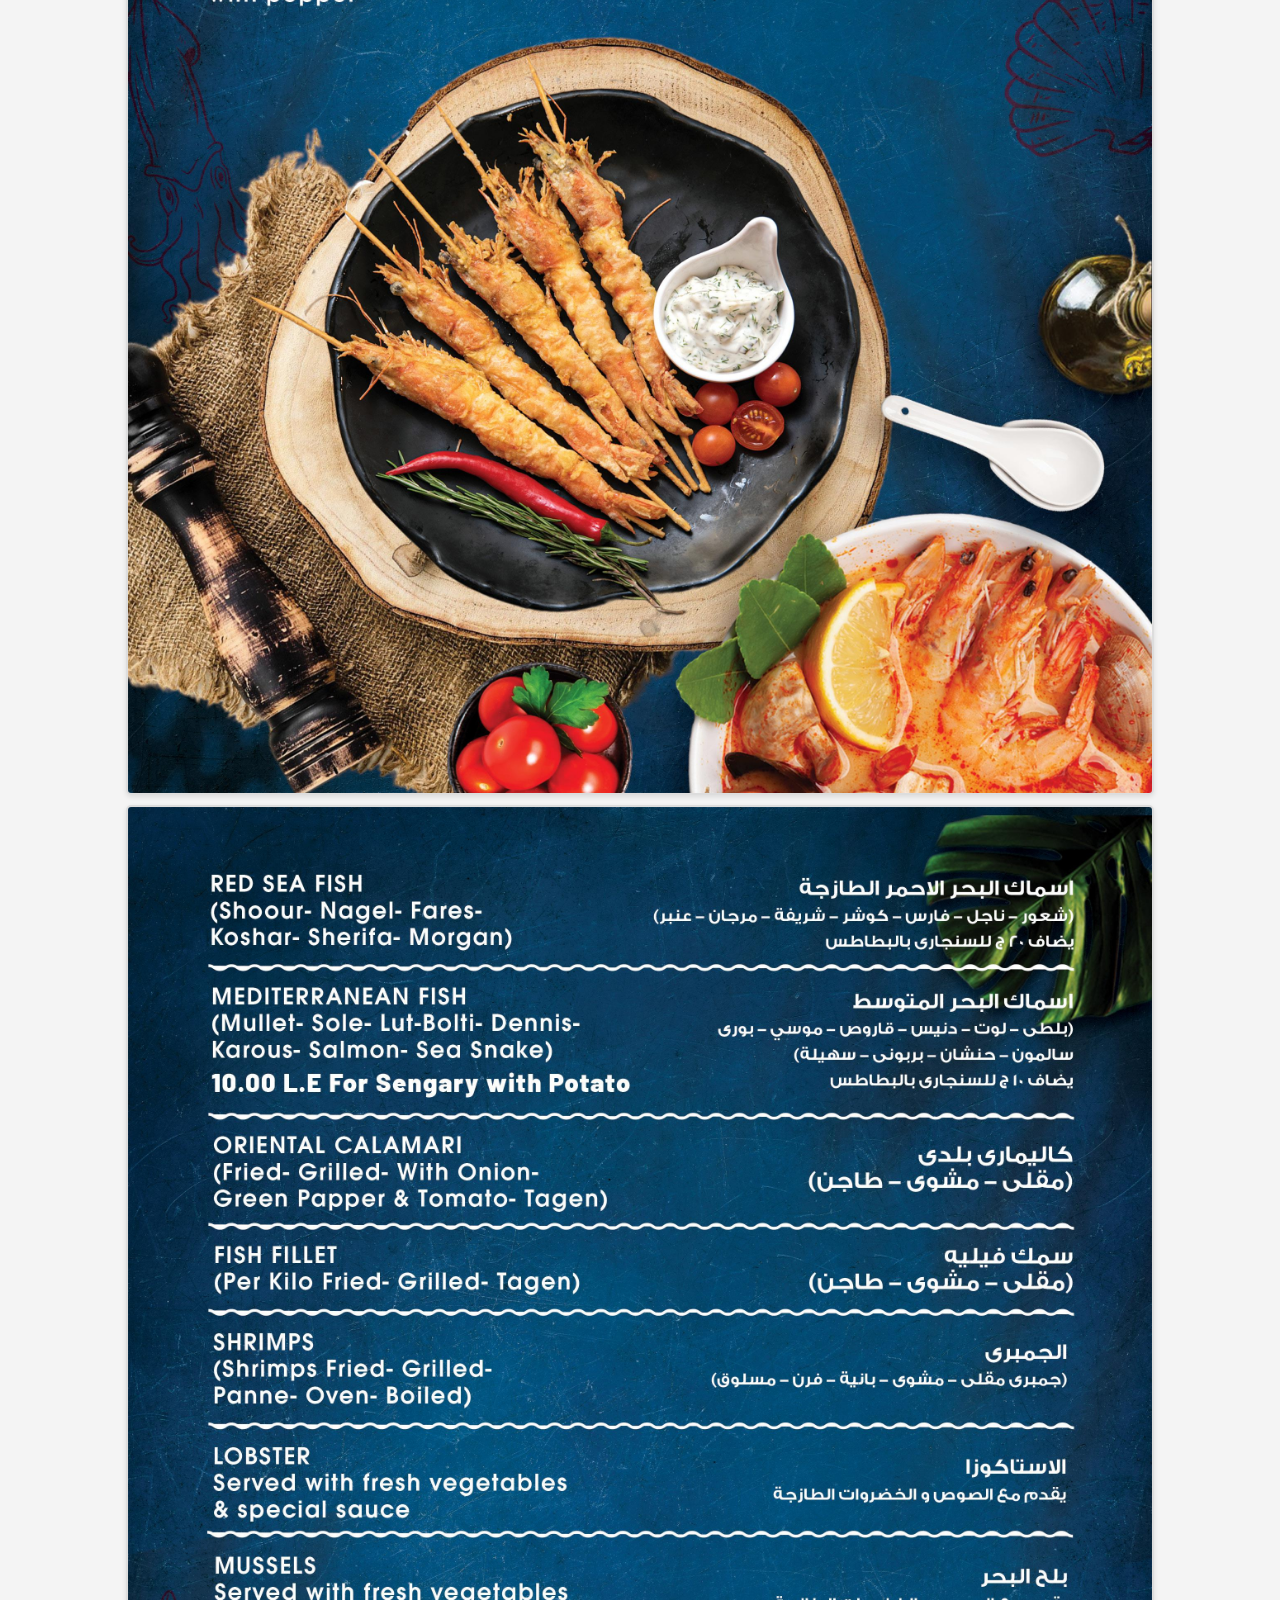
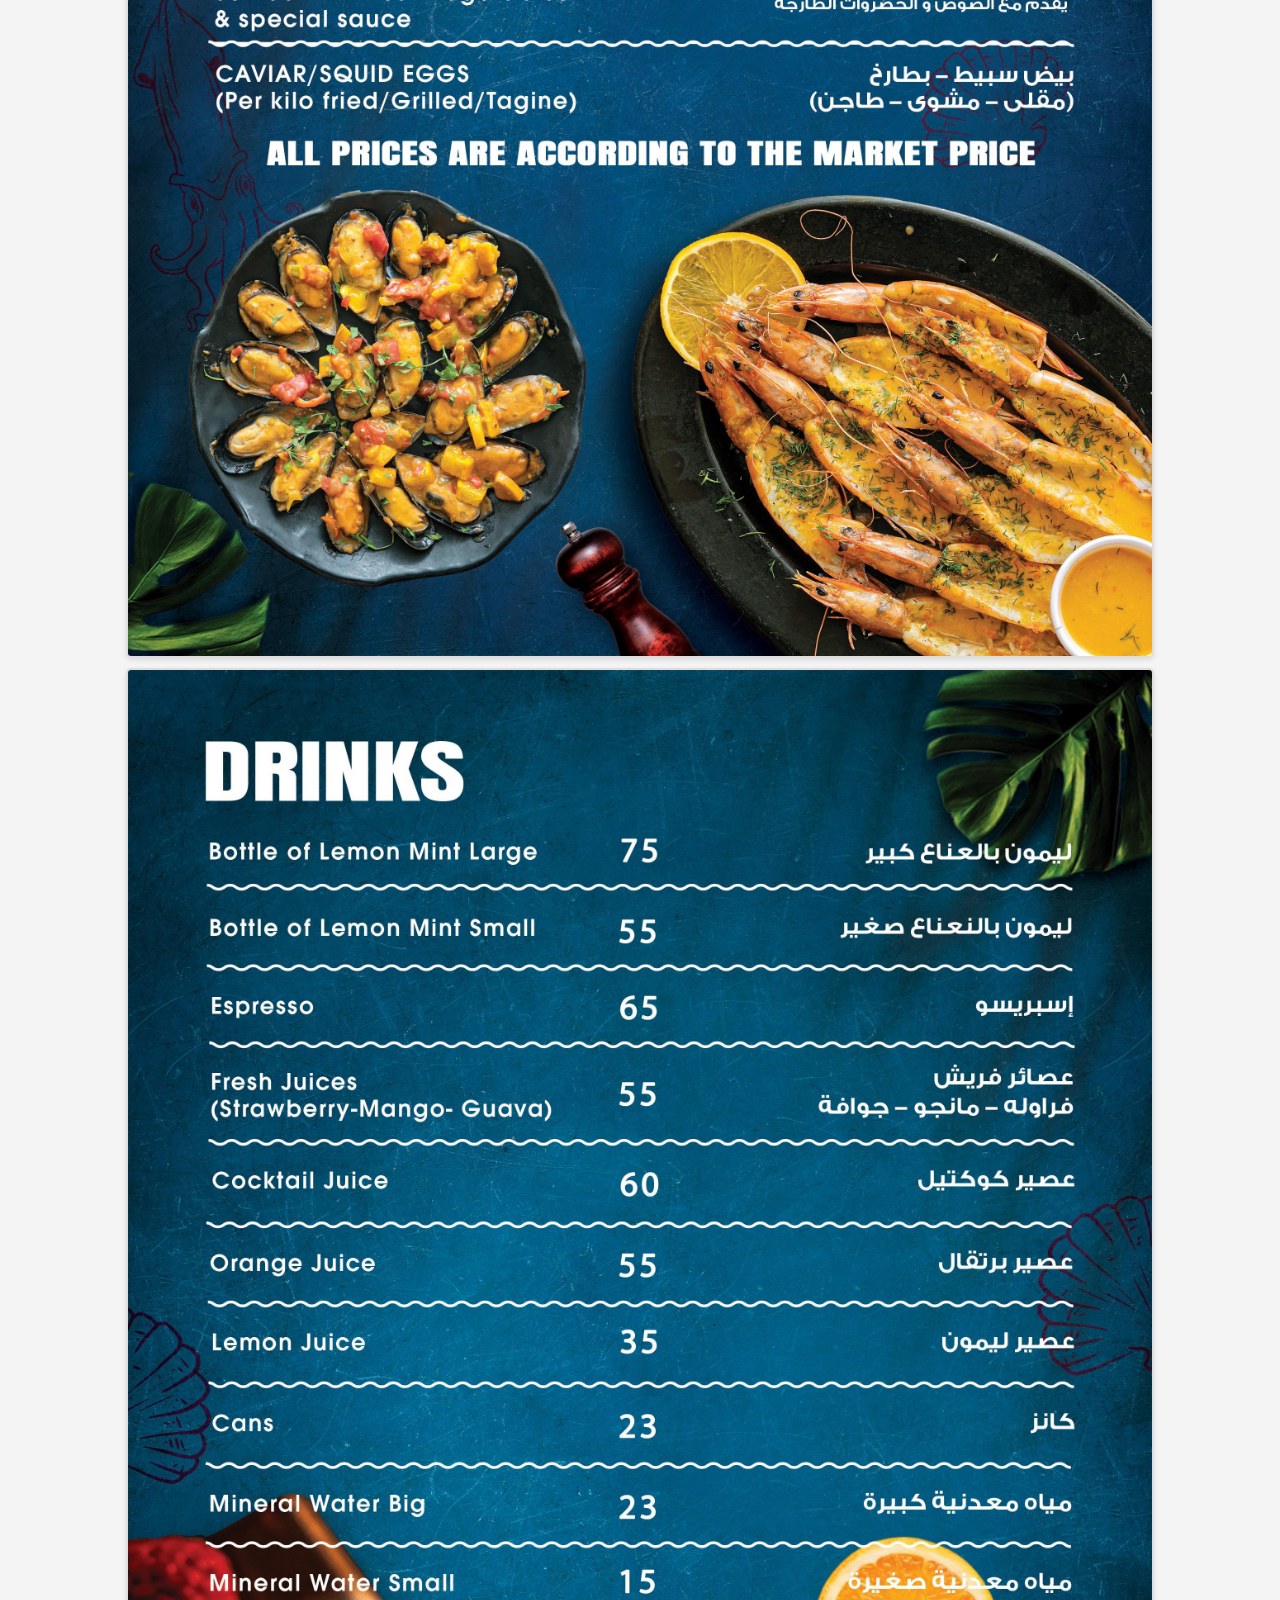
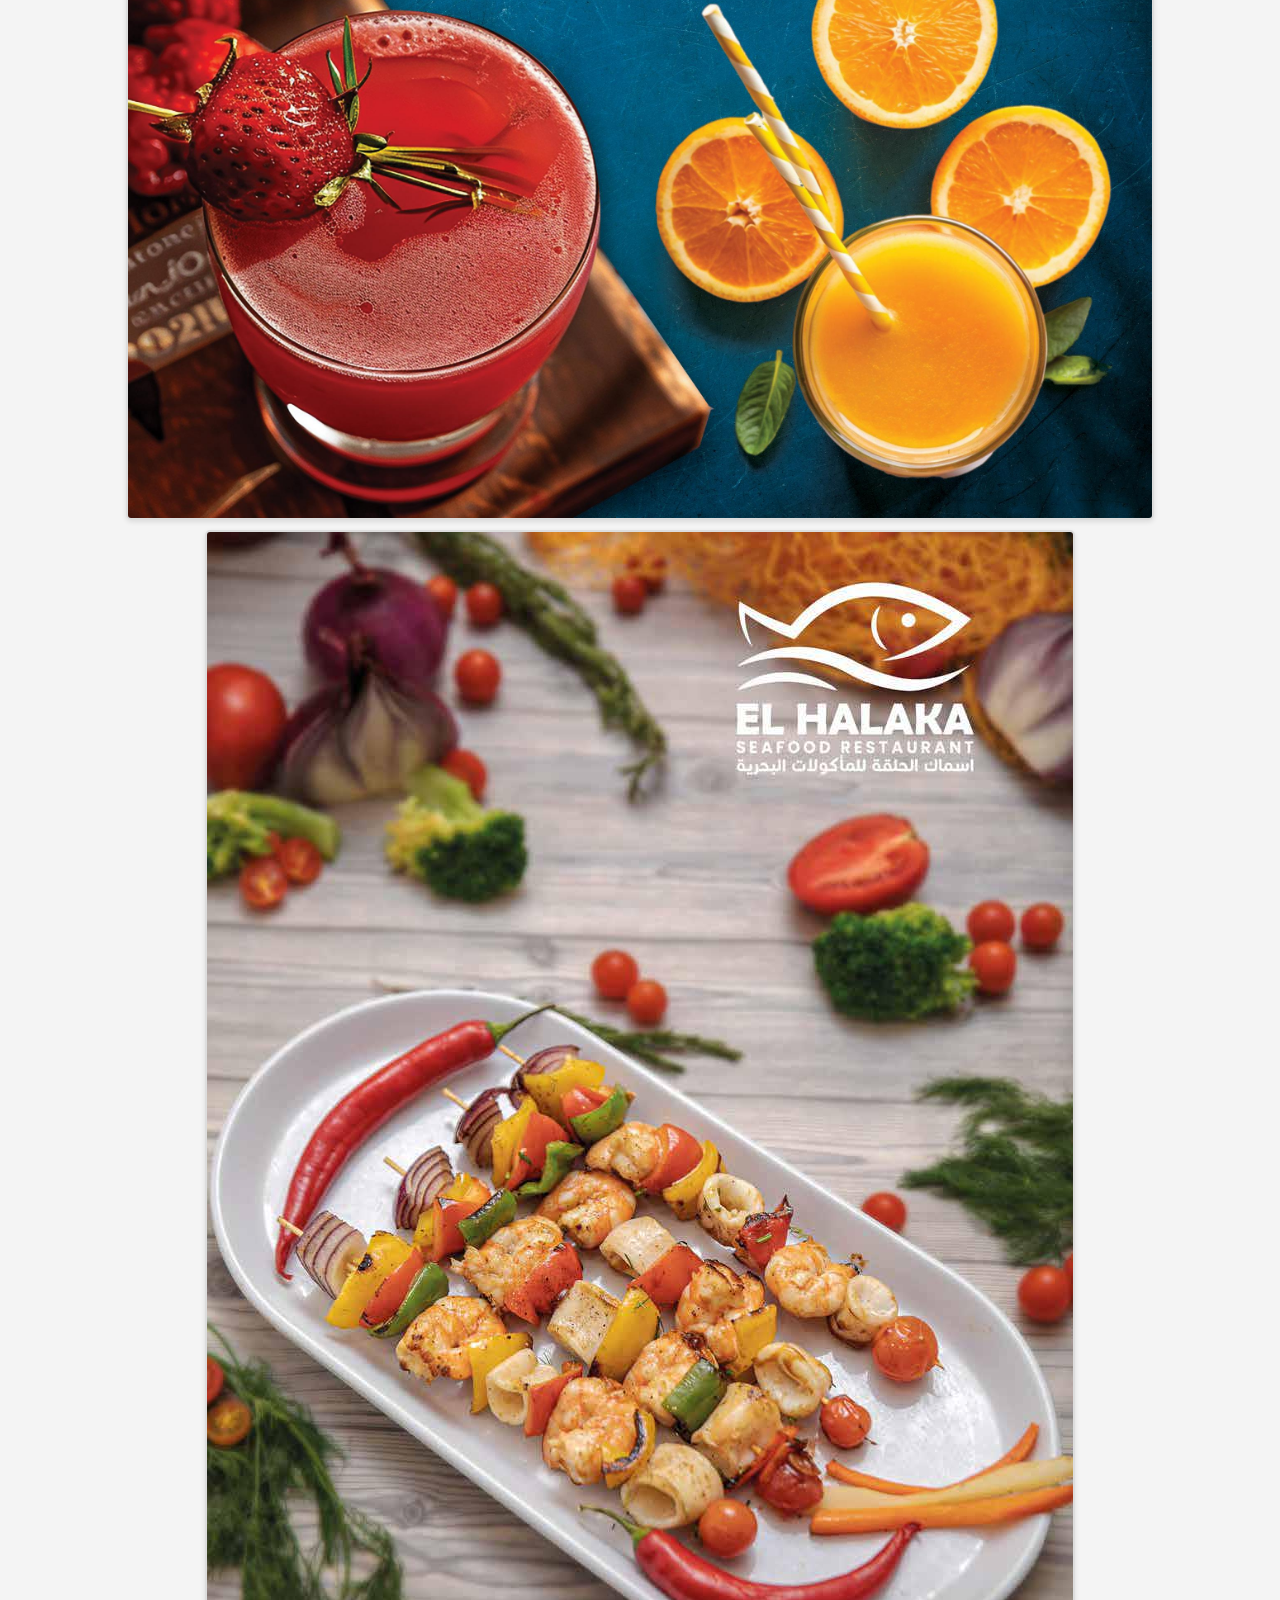
==== commit 61d99432: "Update index.html" ====
--- a/index.html
+++ b/index.html
@@ -100,8 +100,8 @@
     <div class="header">
         <img src="static/images/image0.jpg" alt="Background Image">
         <div class="text-container">
-            <h1>EL-HALAKA FISH RESTAURANT </h1>
-            <h2> Menu</h2>
+            <h1>EL-HALAKA FISH </h1>
+            <h2> RESTAURANT </h2>
         </div>
     </div>
     <div class="gallery">
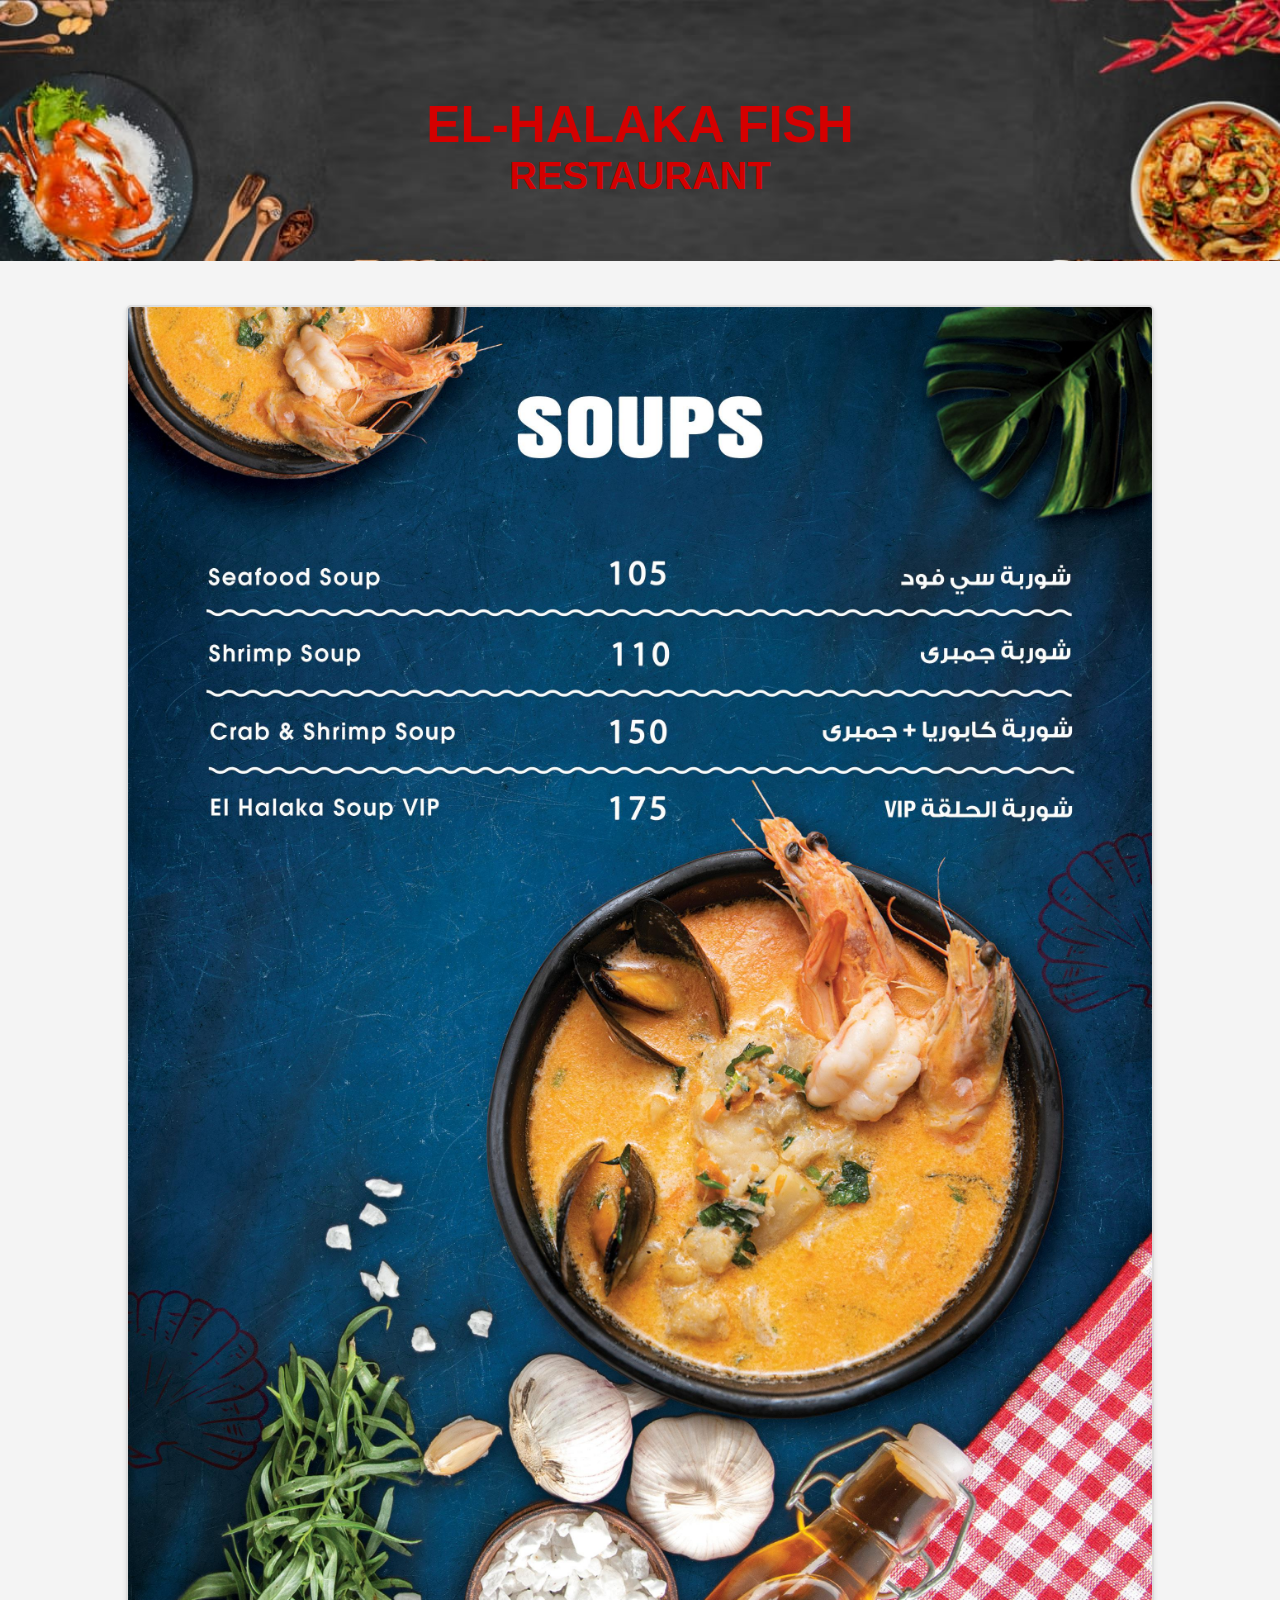
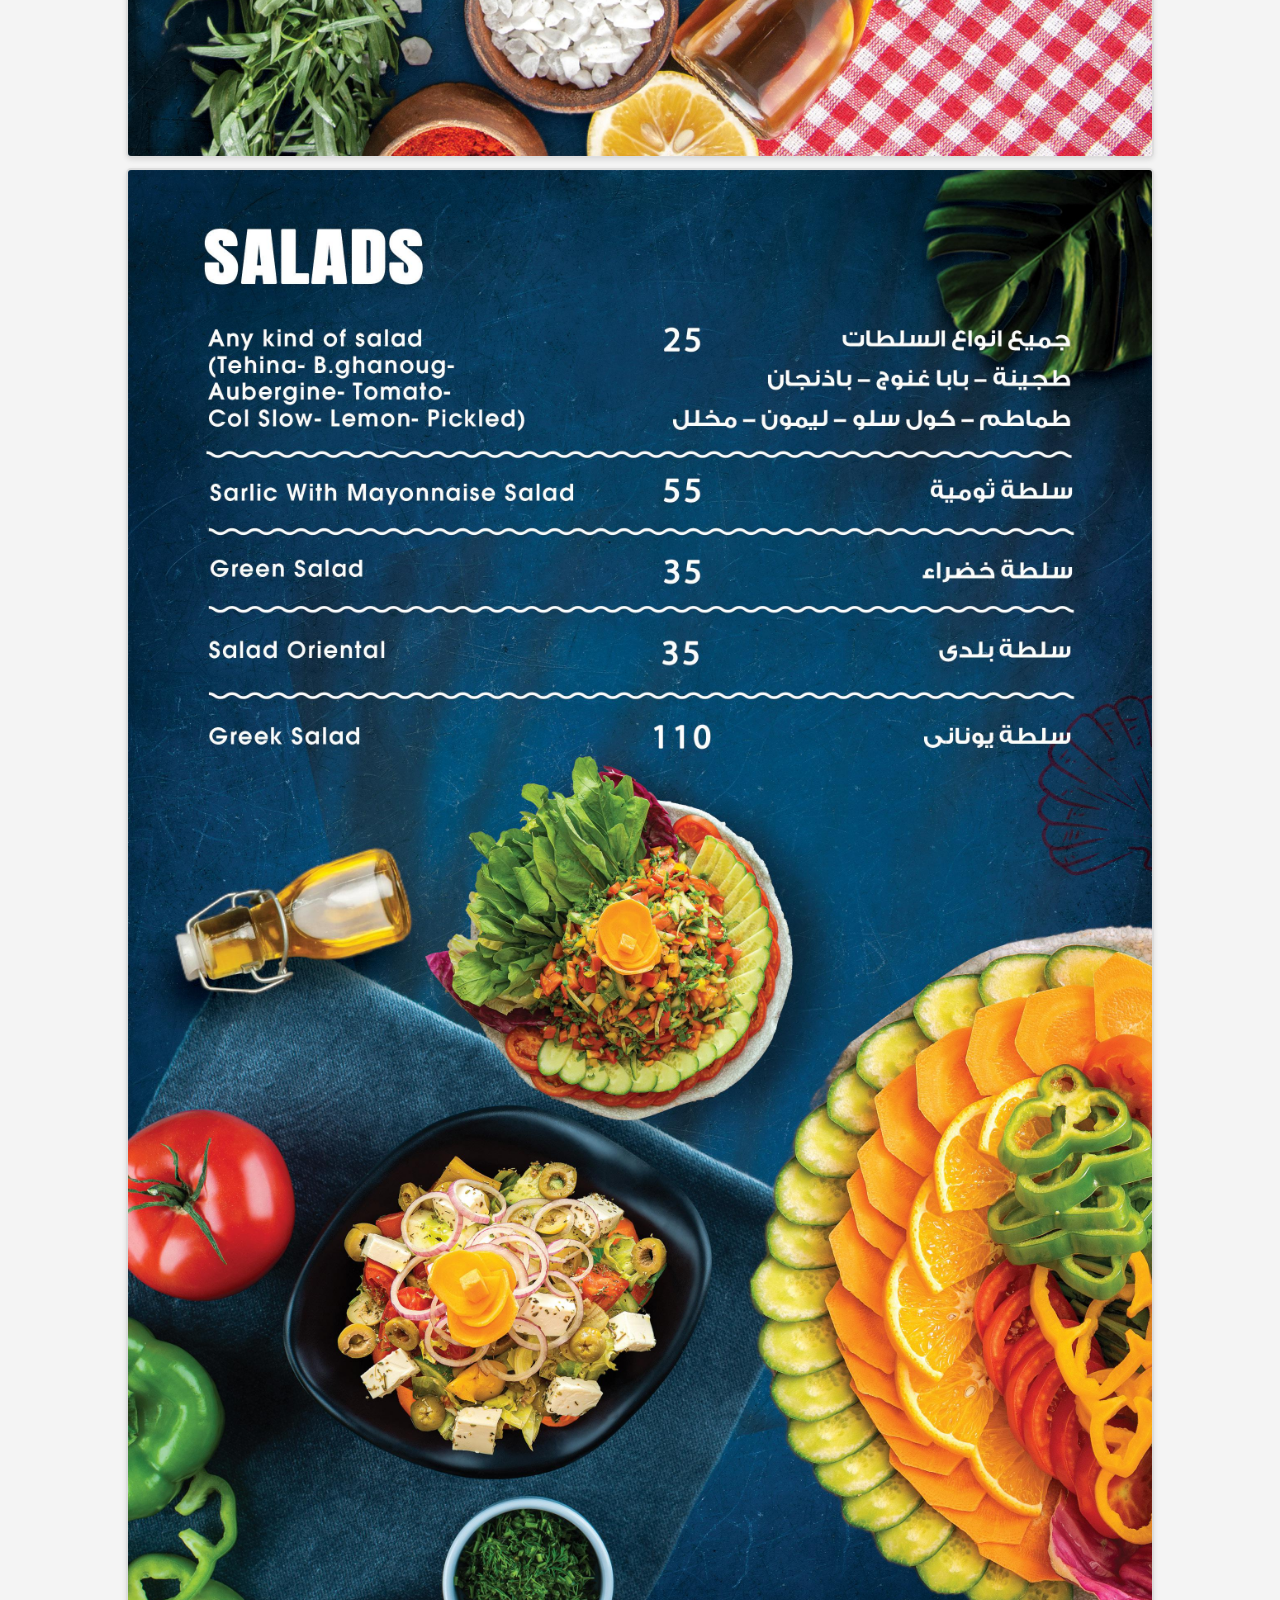
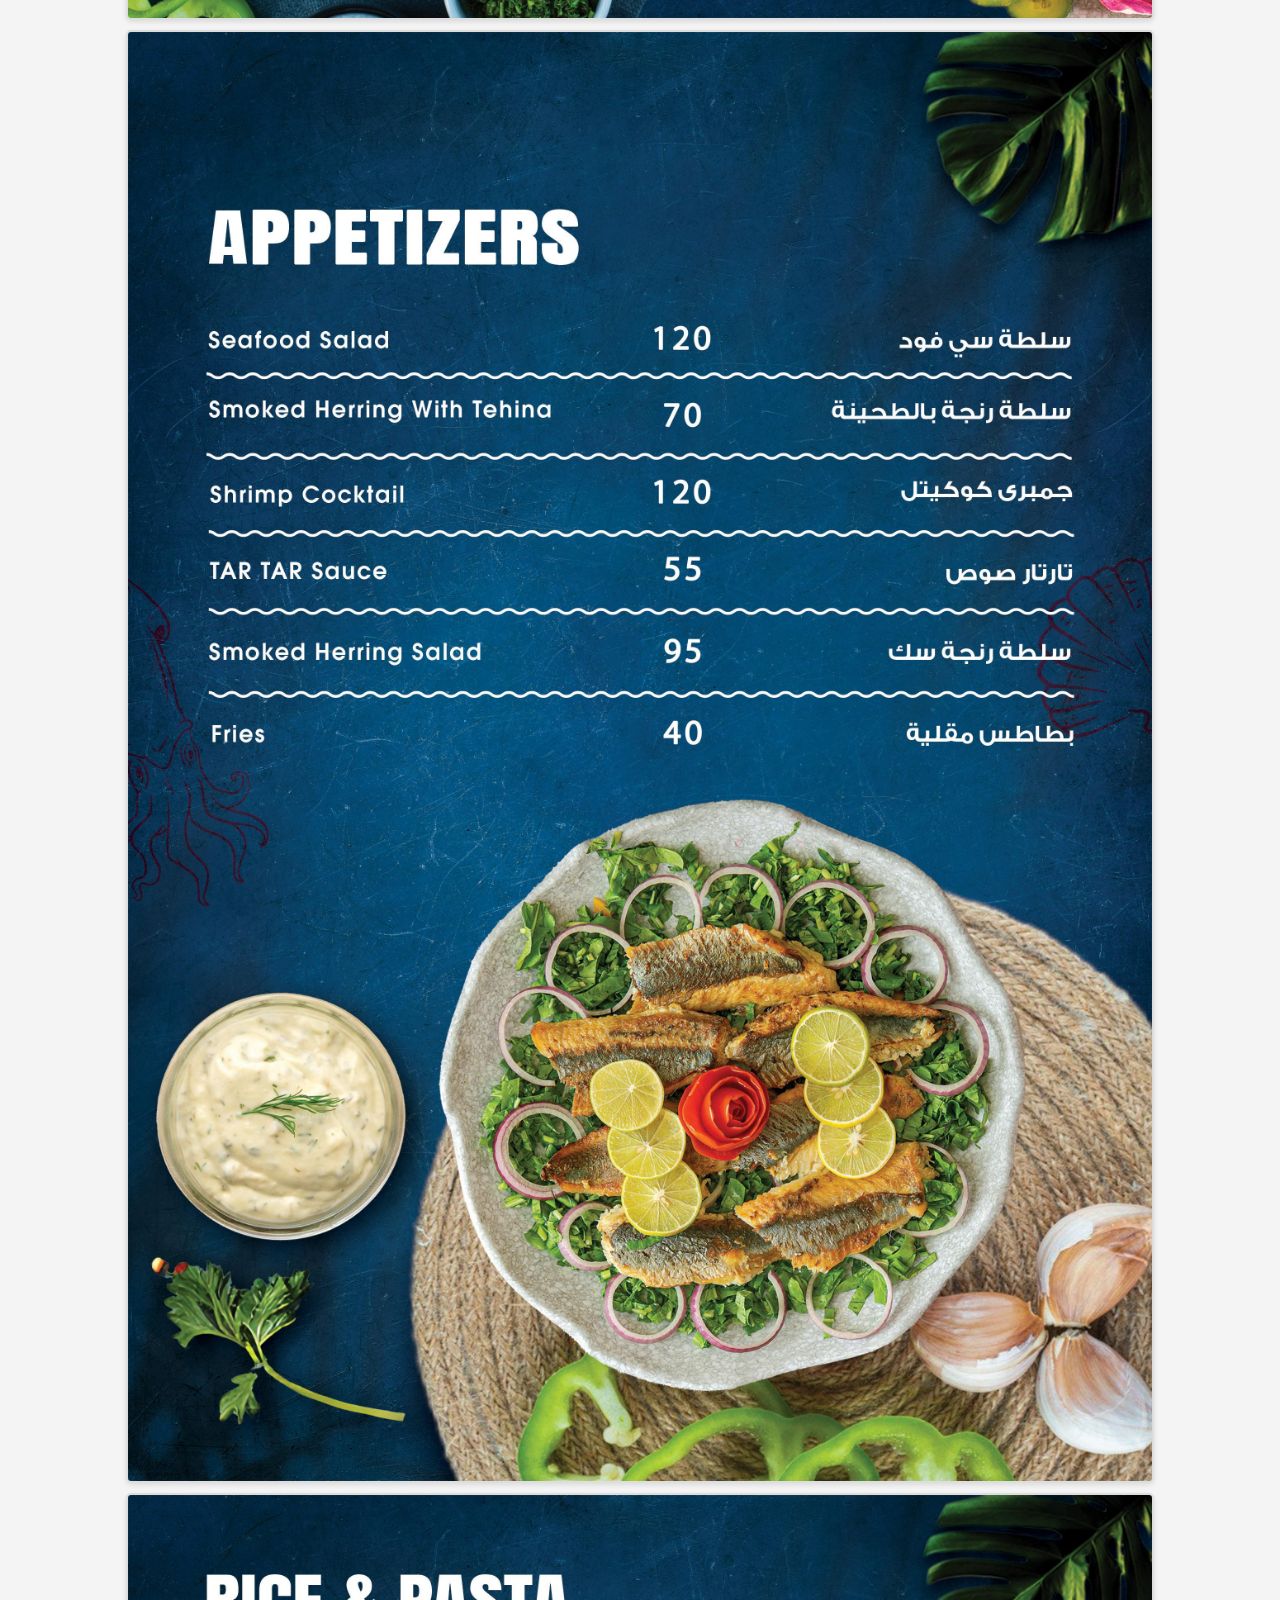
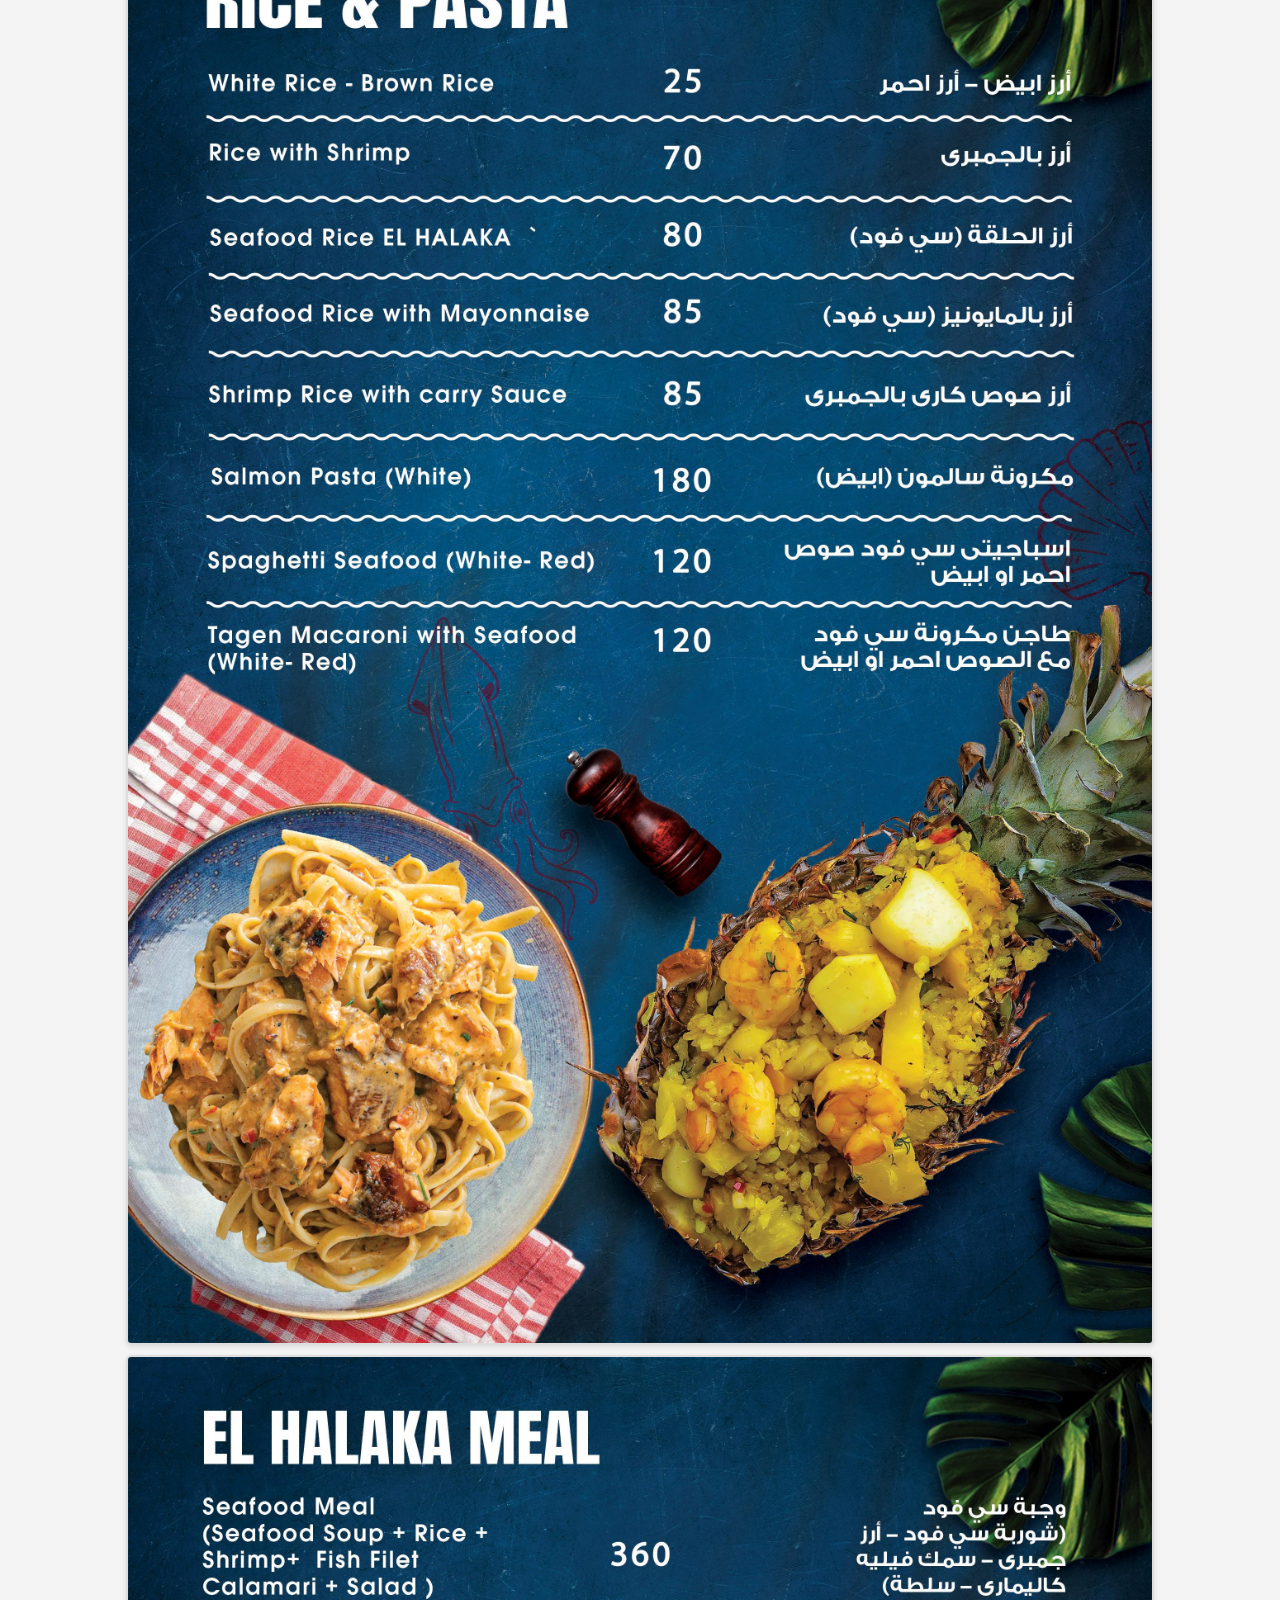
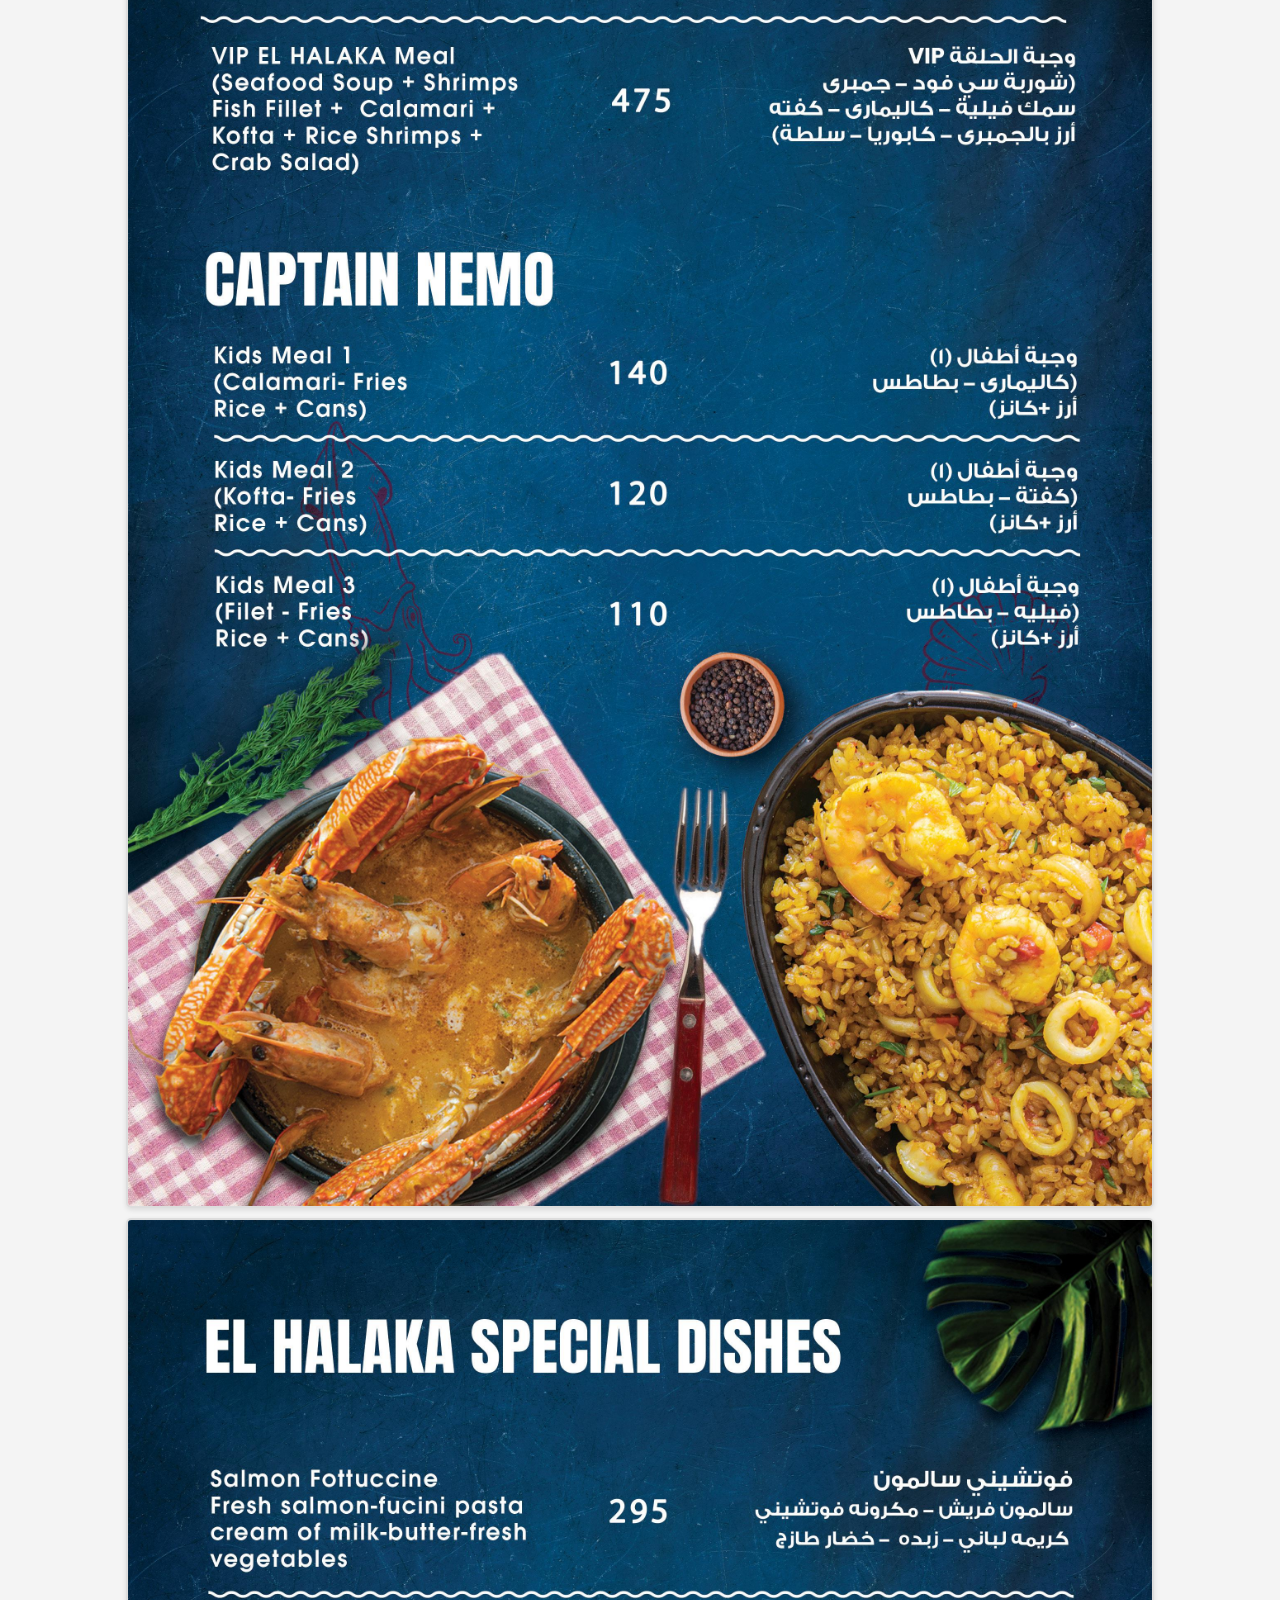
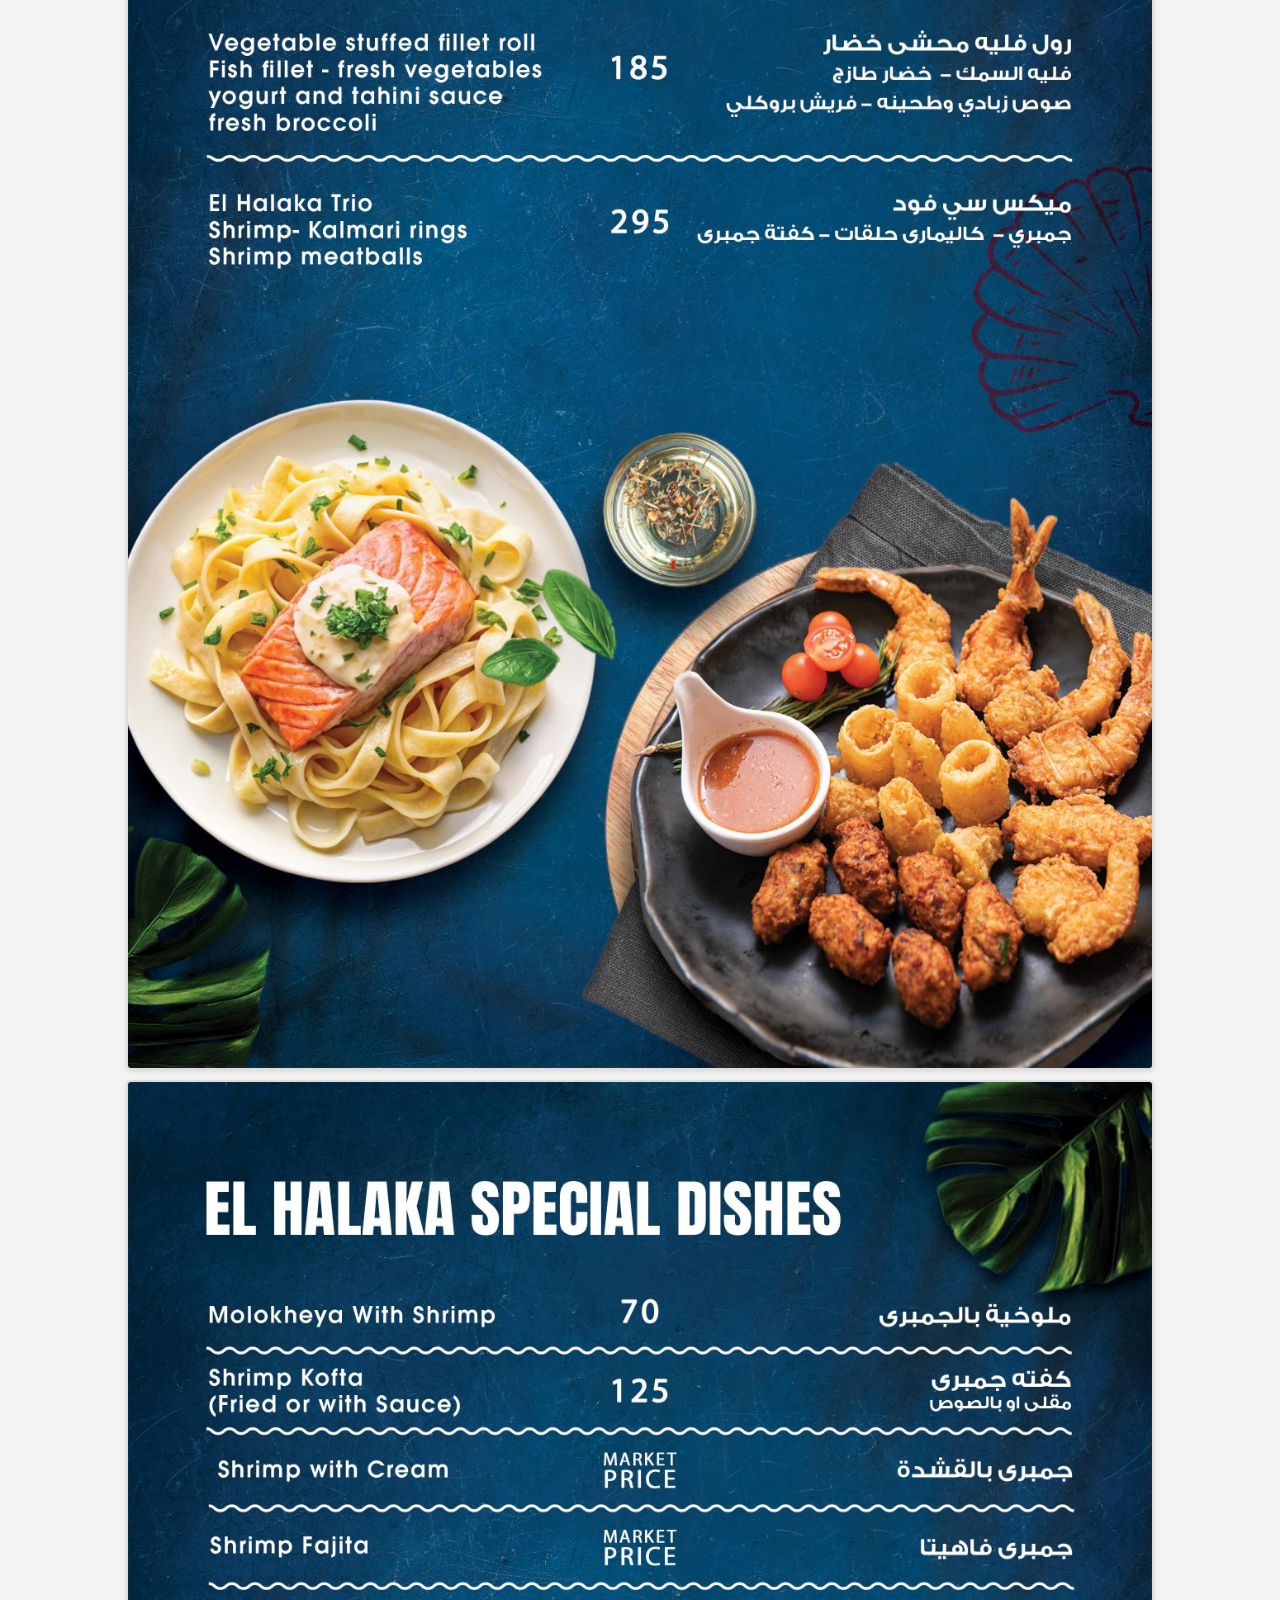
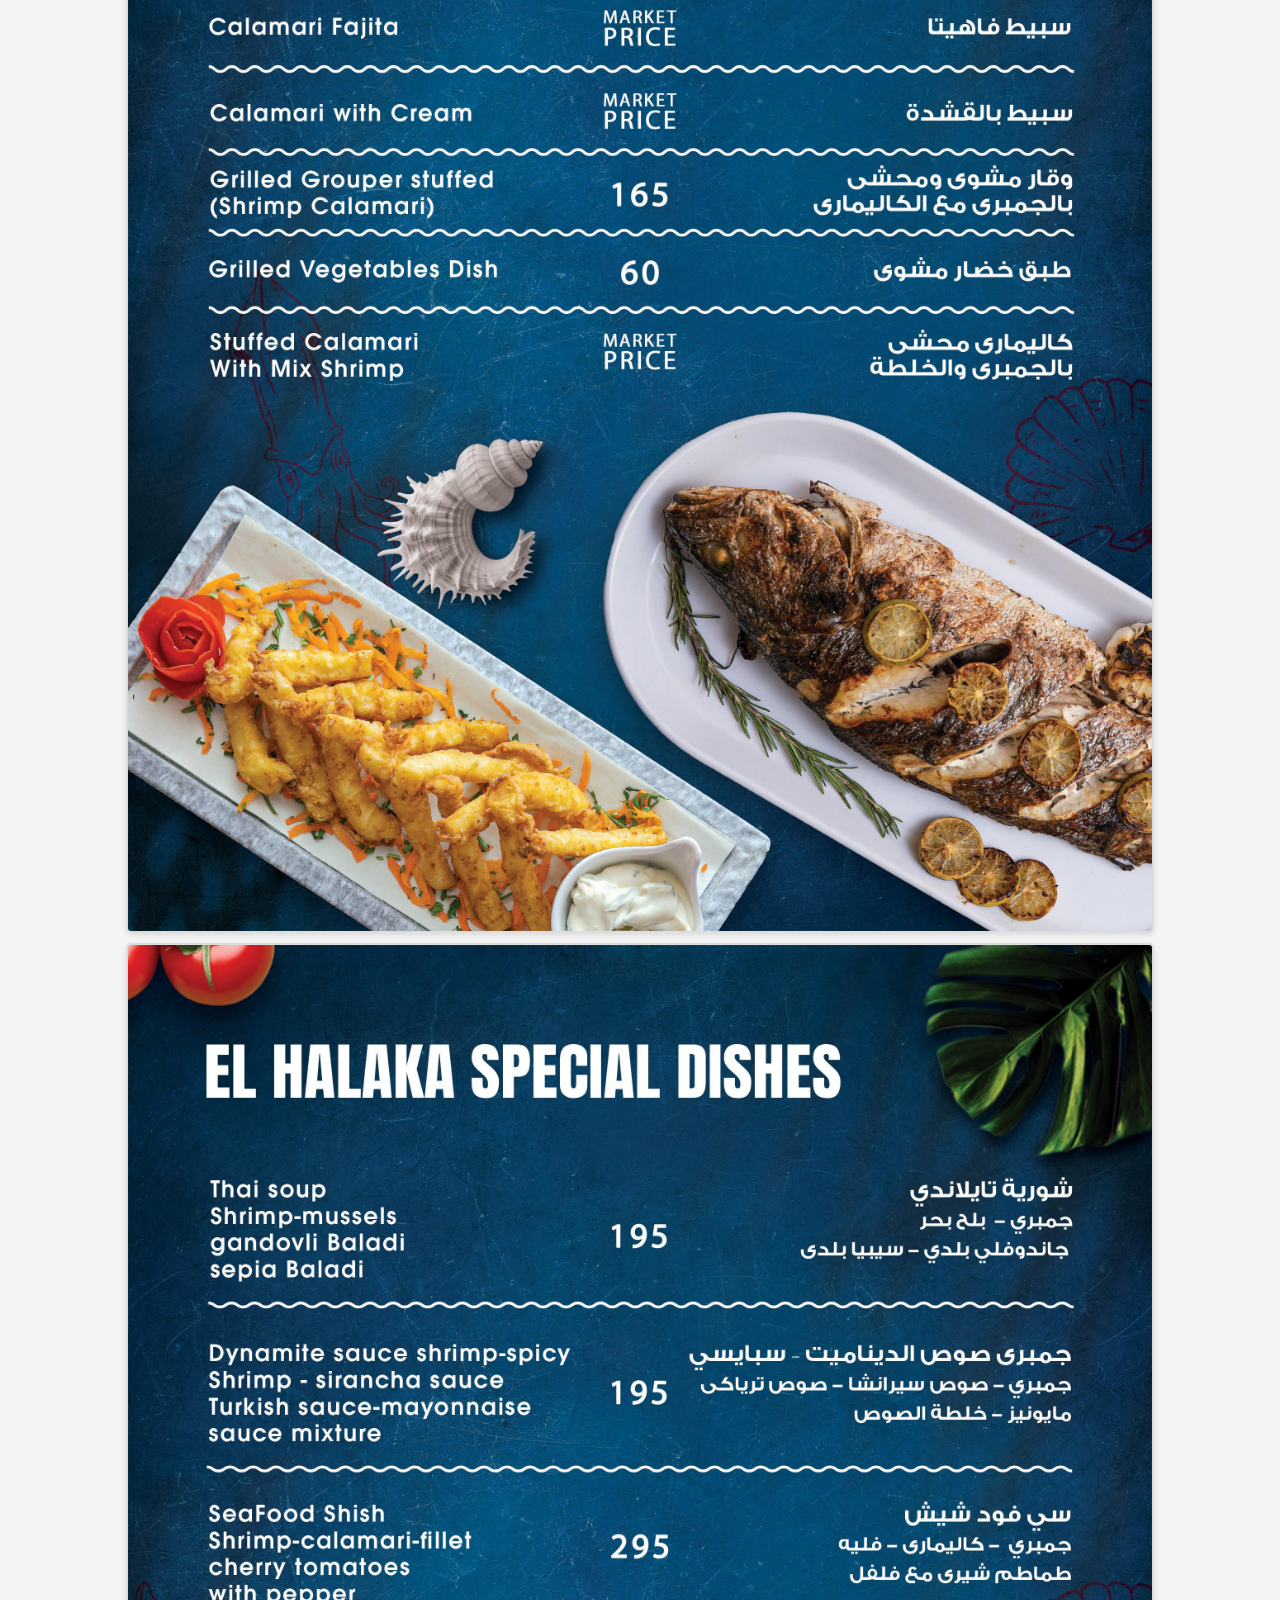
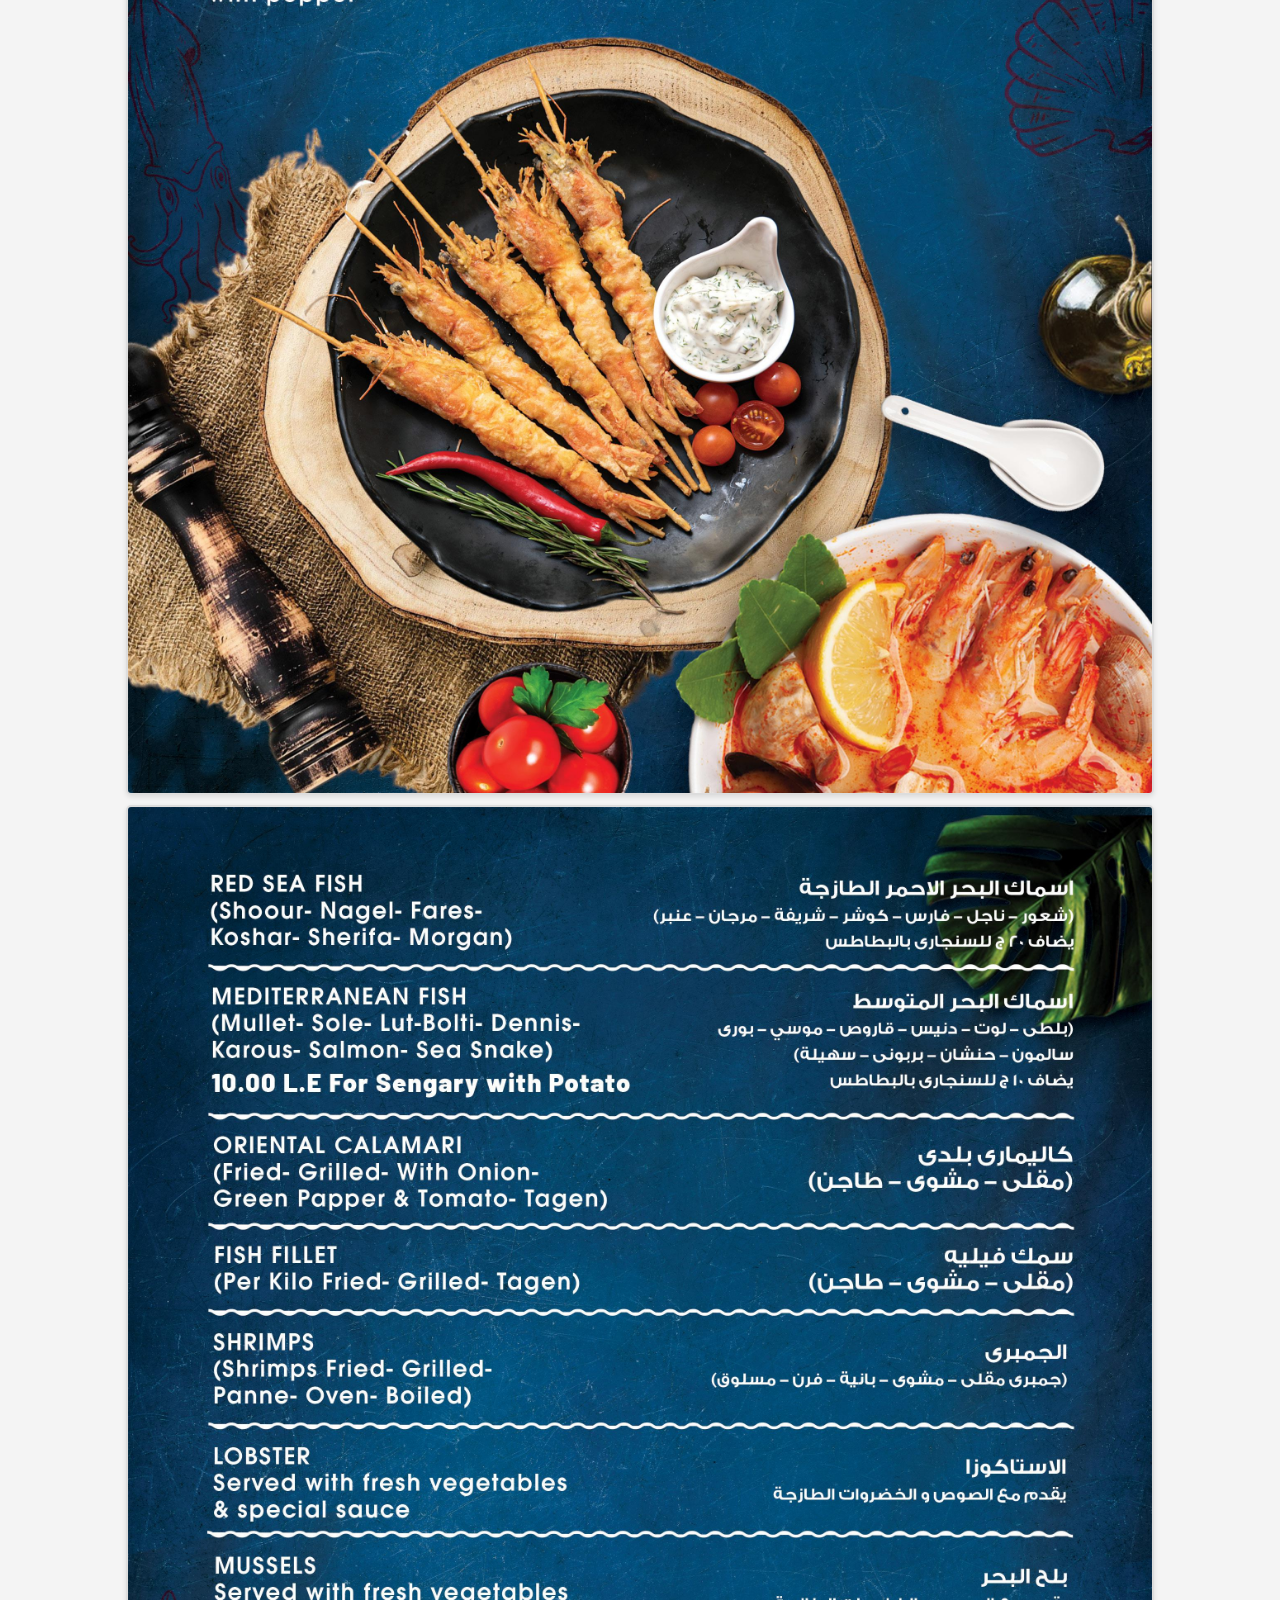
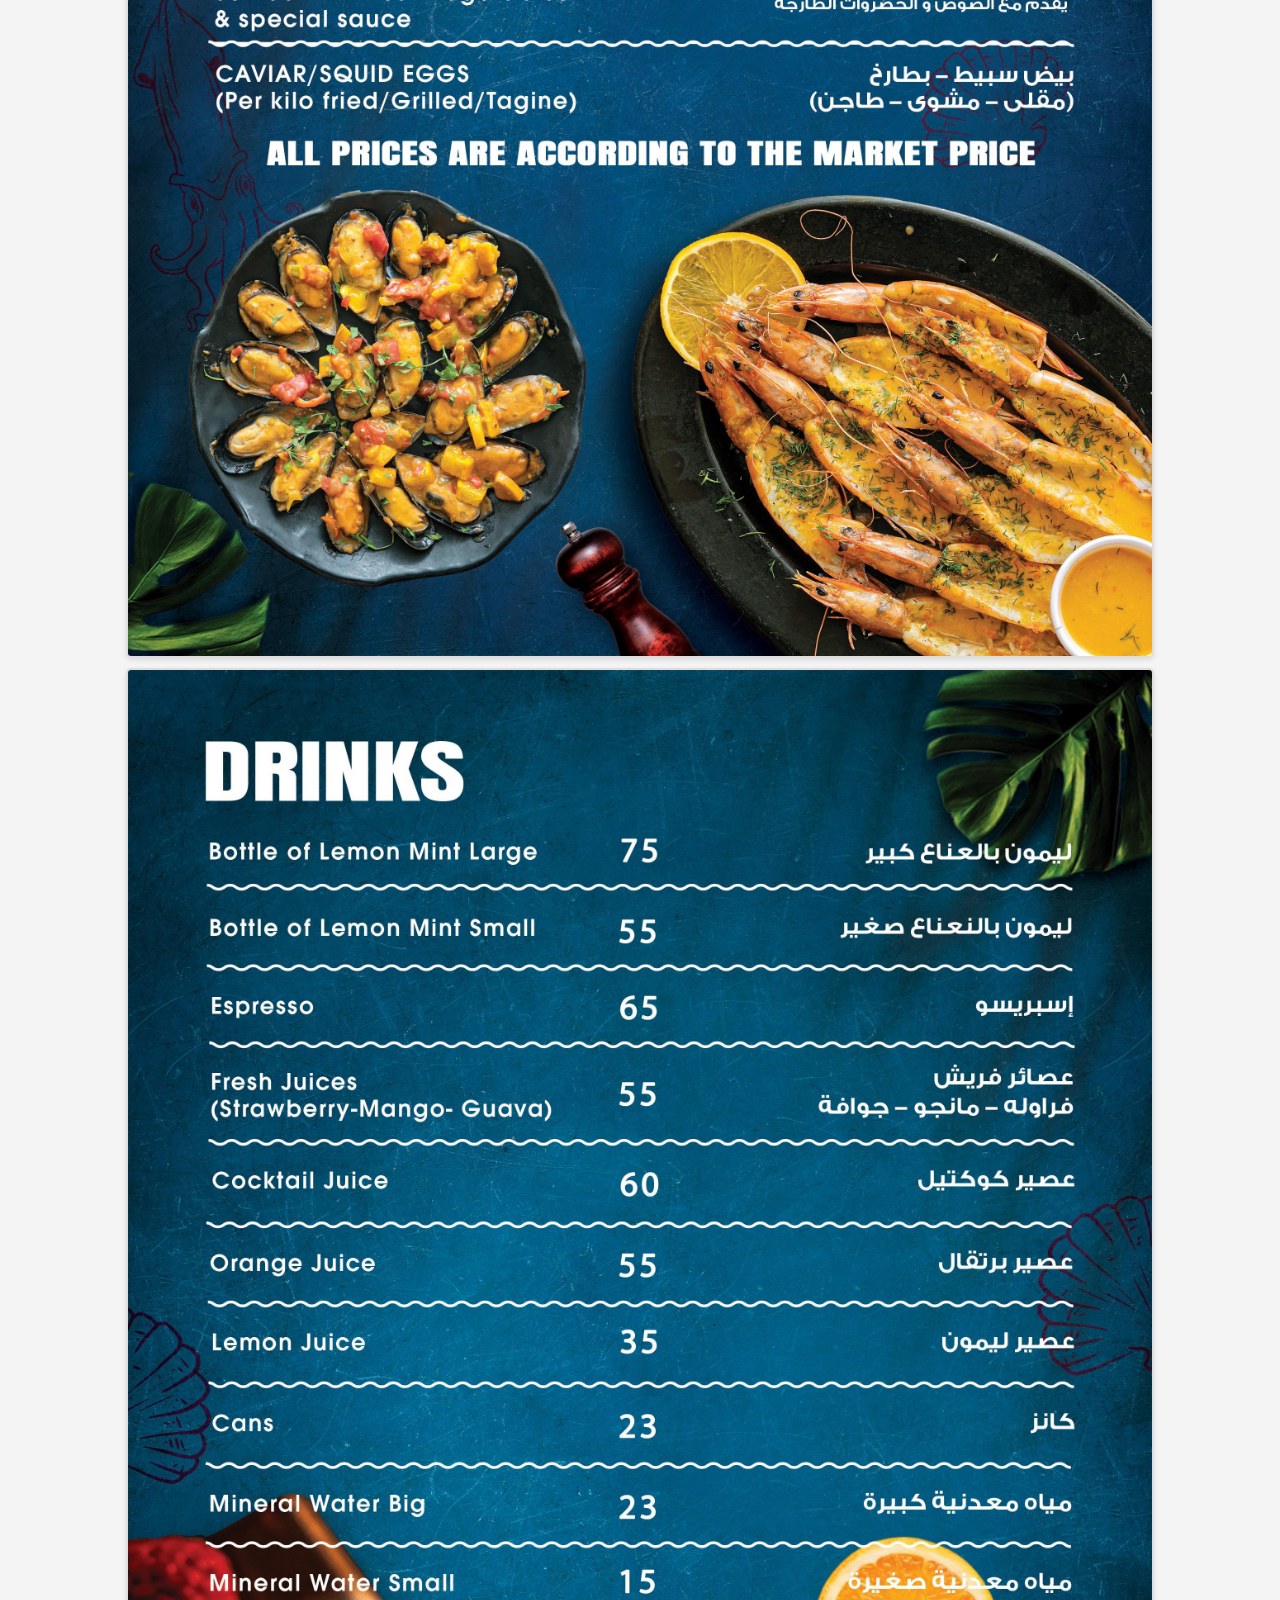
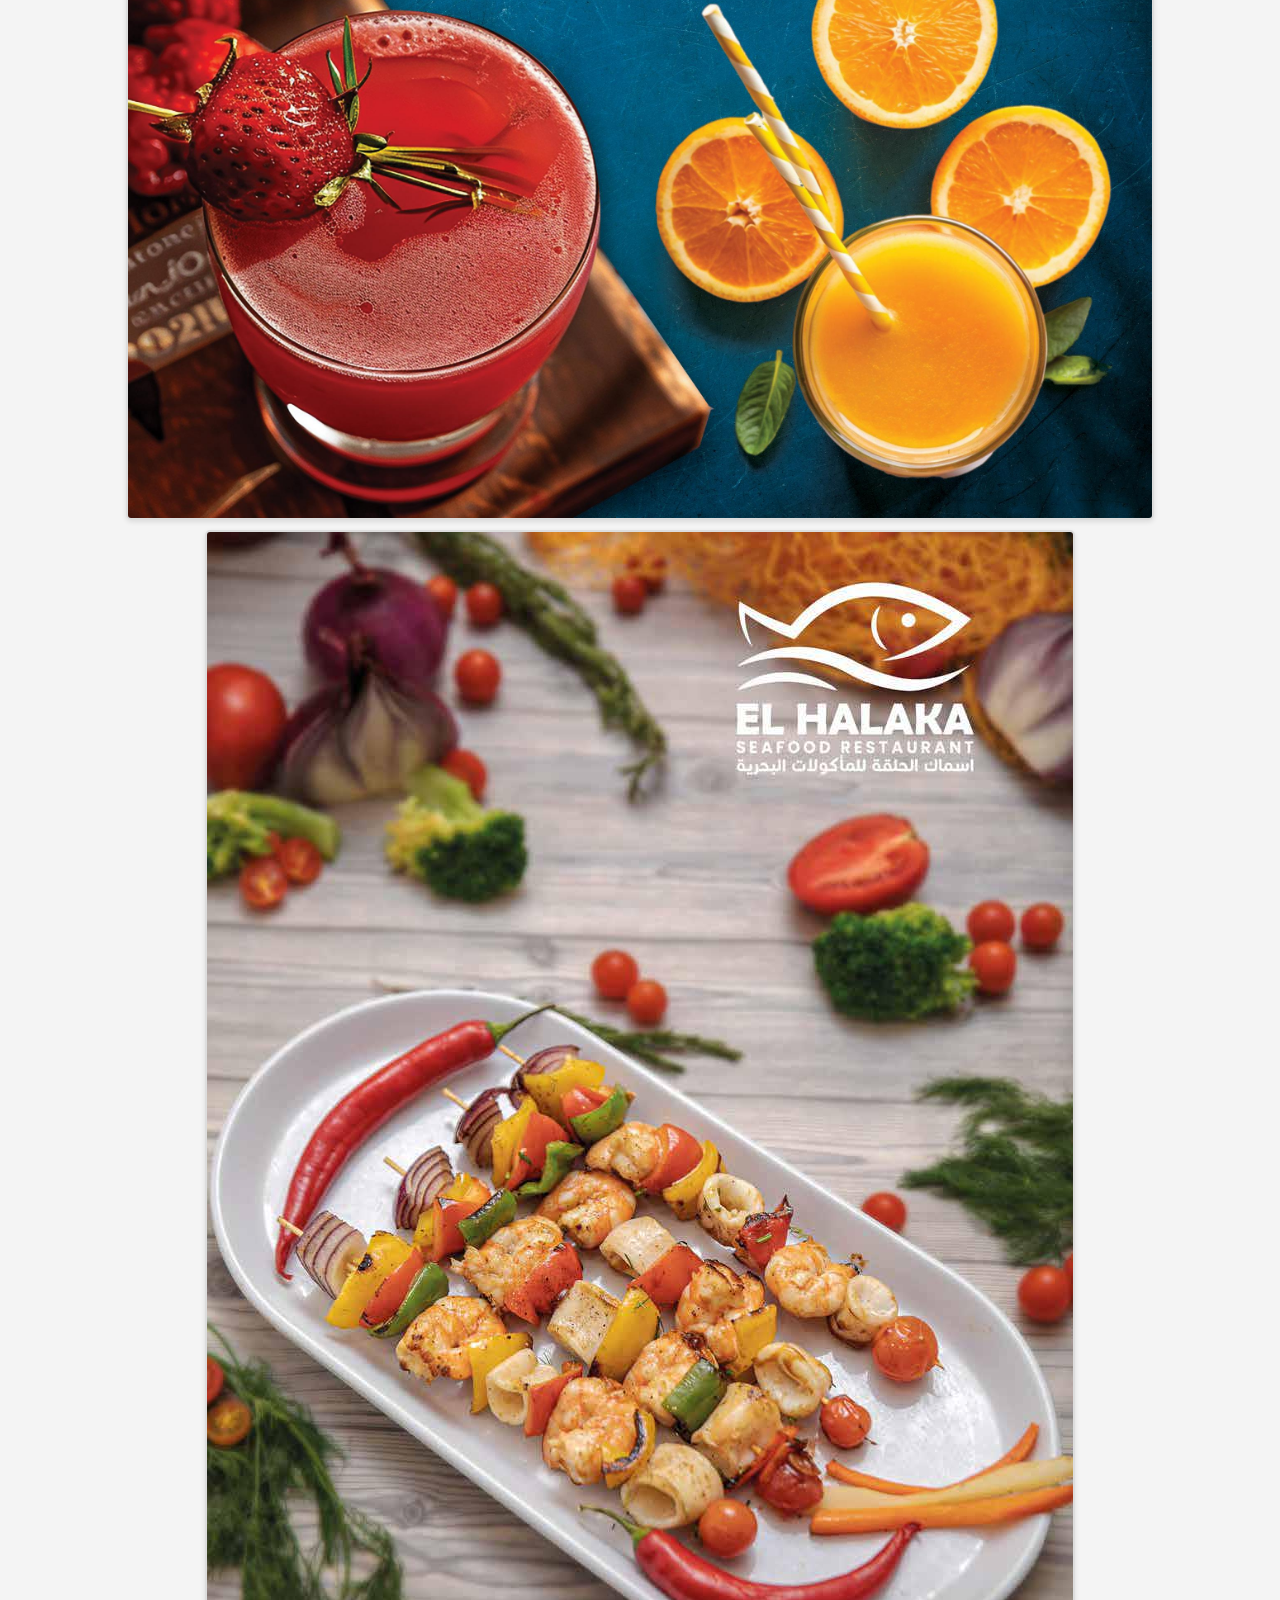
==== commit 1ad5491f: "Update index.html" ====
--- a/index.html
+++ b/index.html
@@ -40,7 +40,7 @@
         font-size: 3vw;
         font-weight: bold;
         margin: 0;
-        color: rgb(214, 211, 0);
+         color: rgb(212, 0, 0);
     }
 
     .gallery {
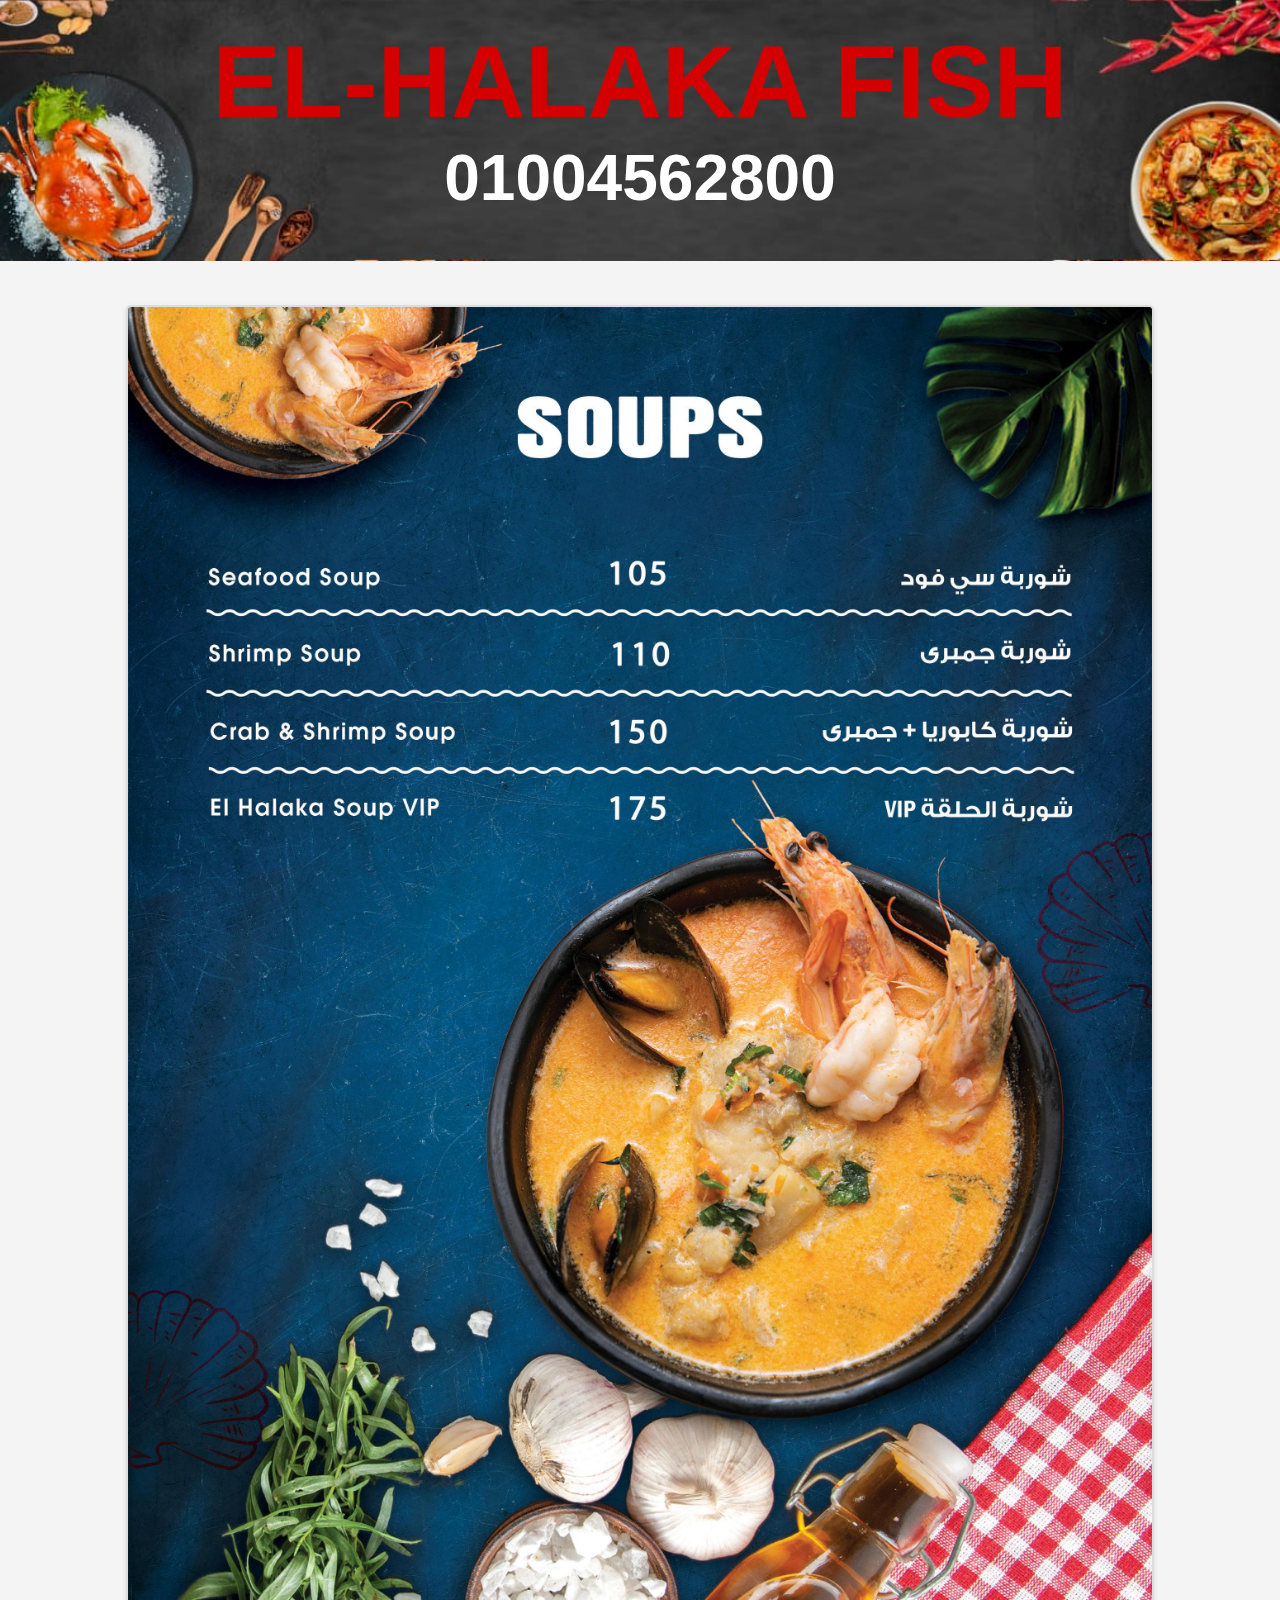
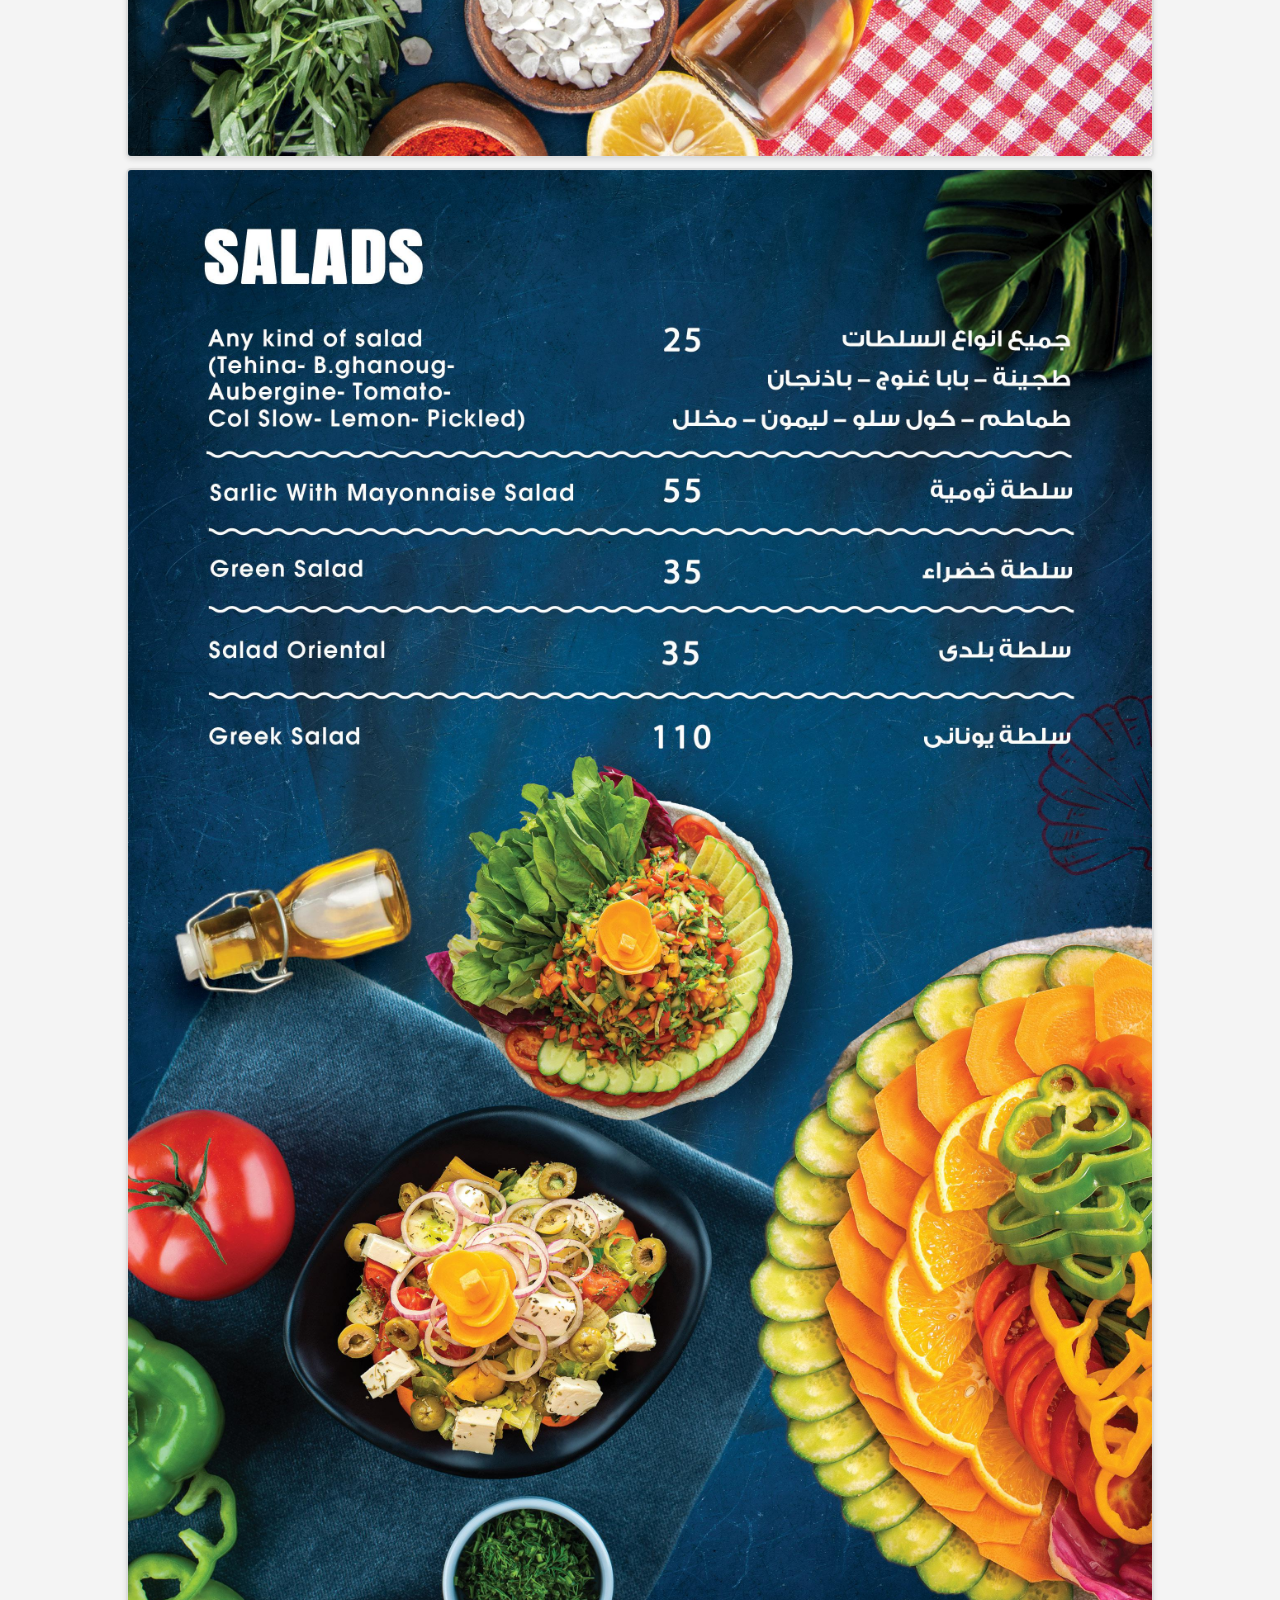
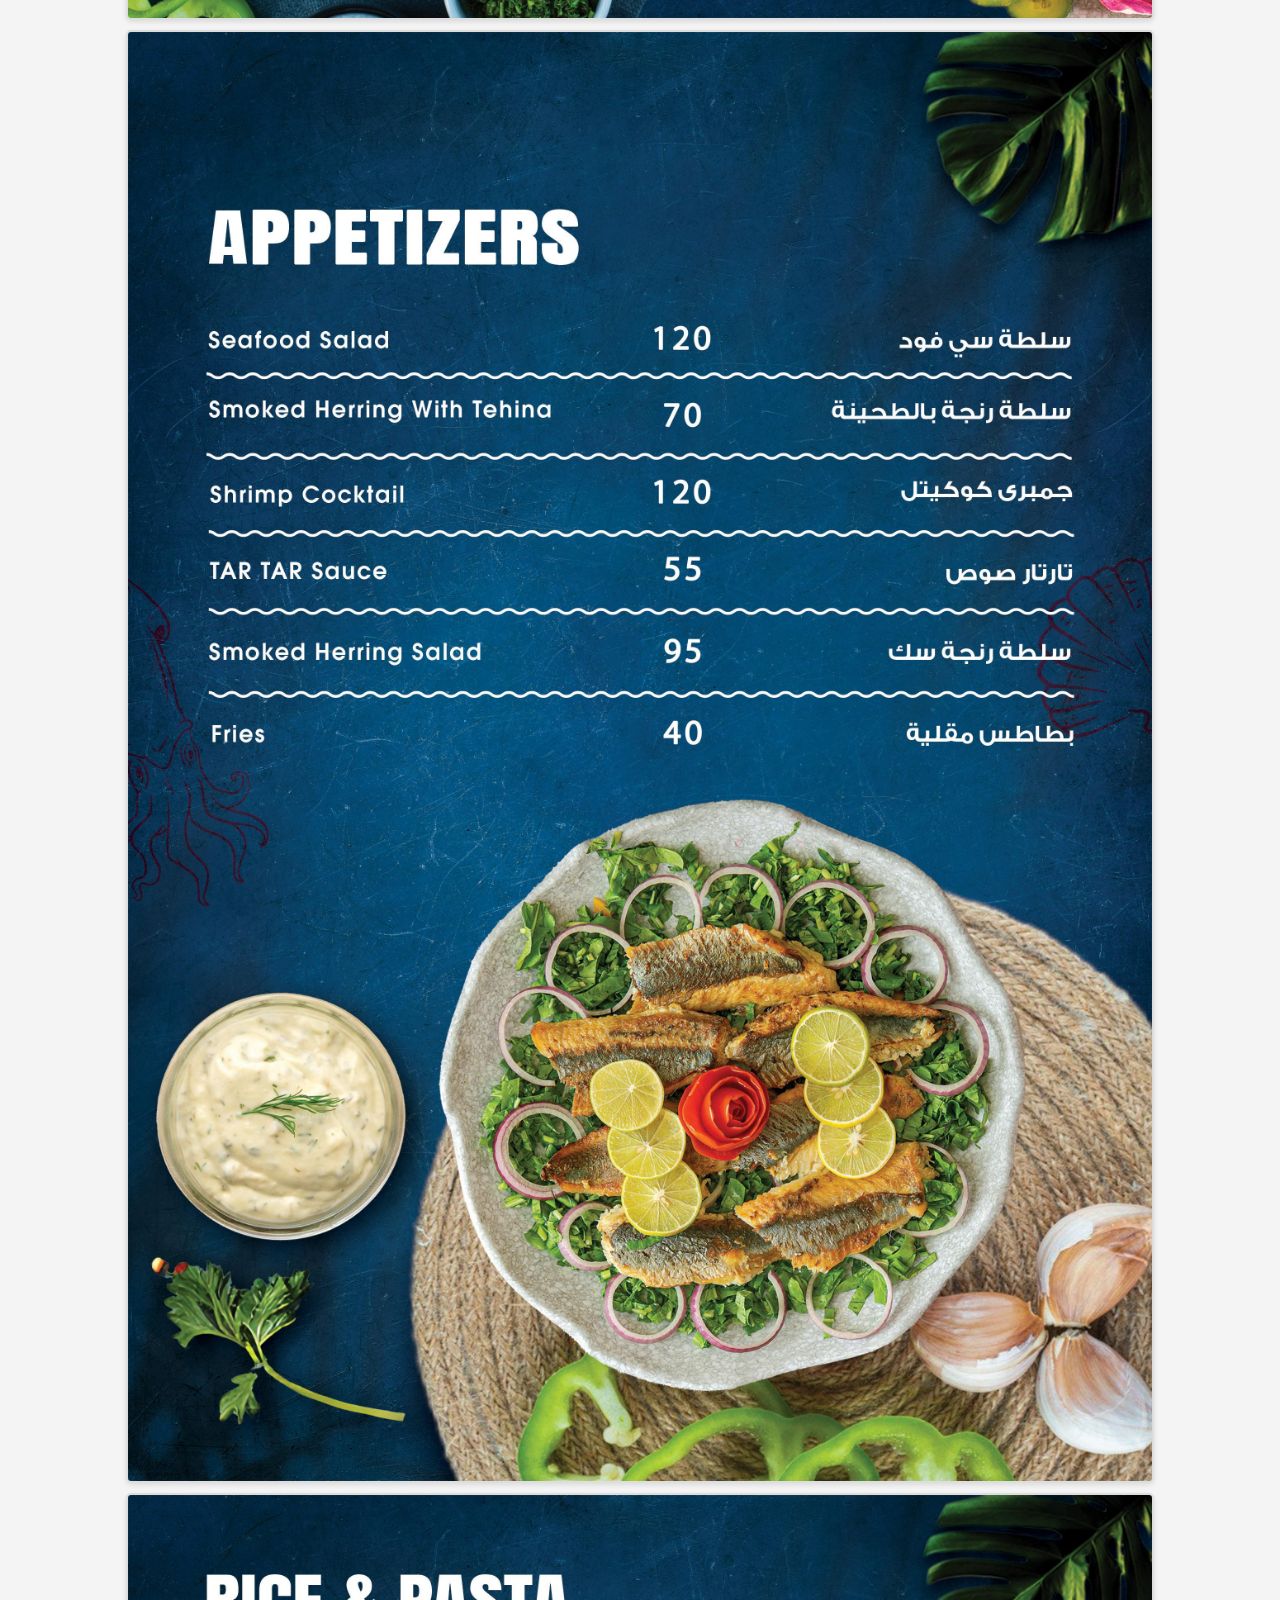
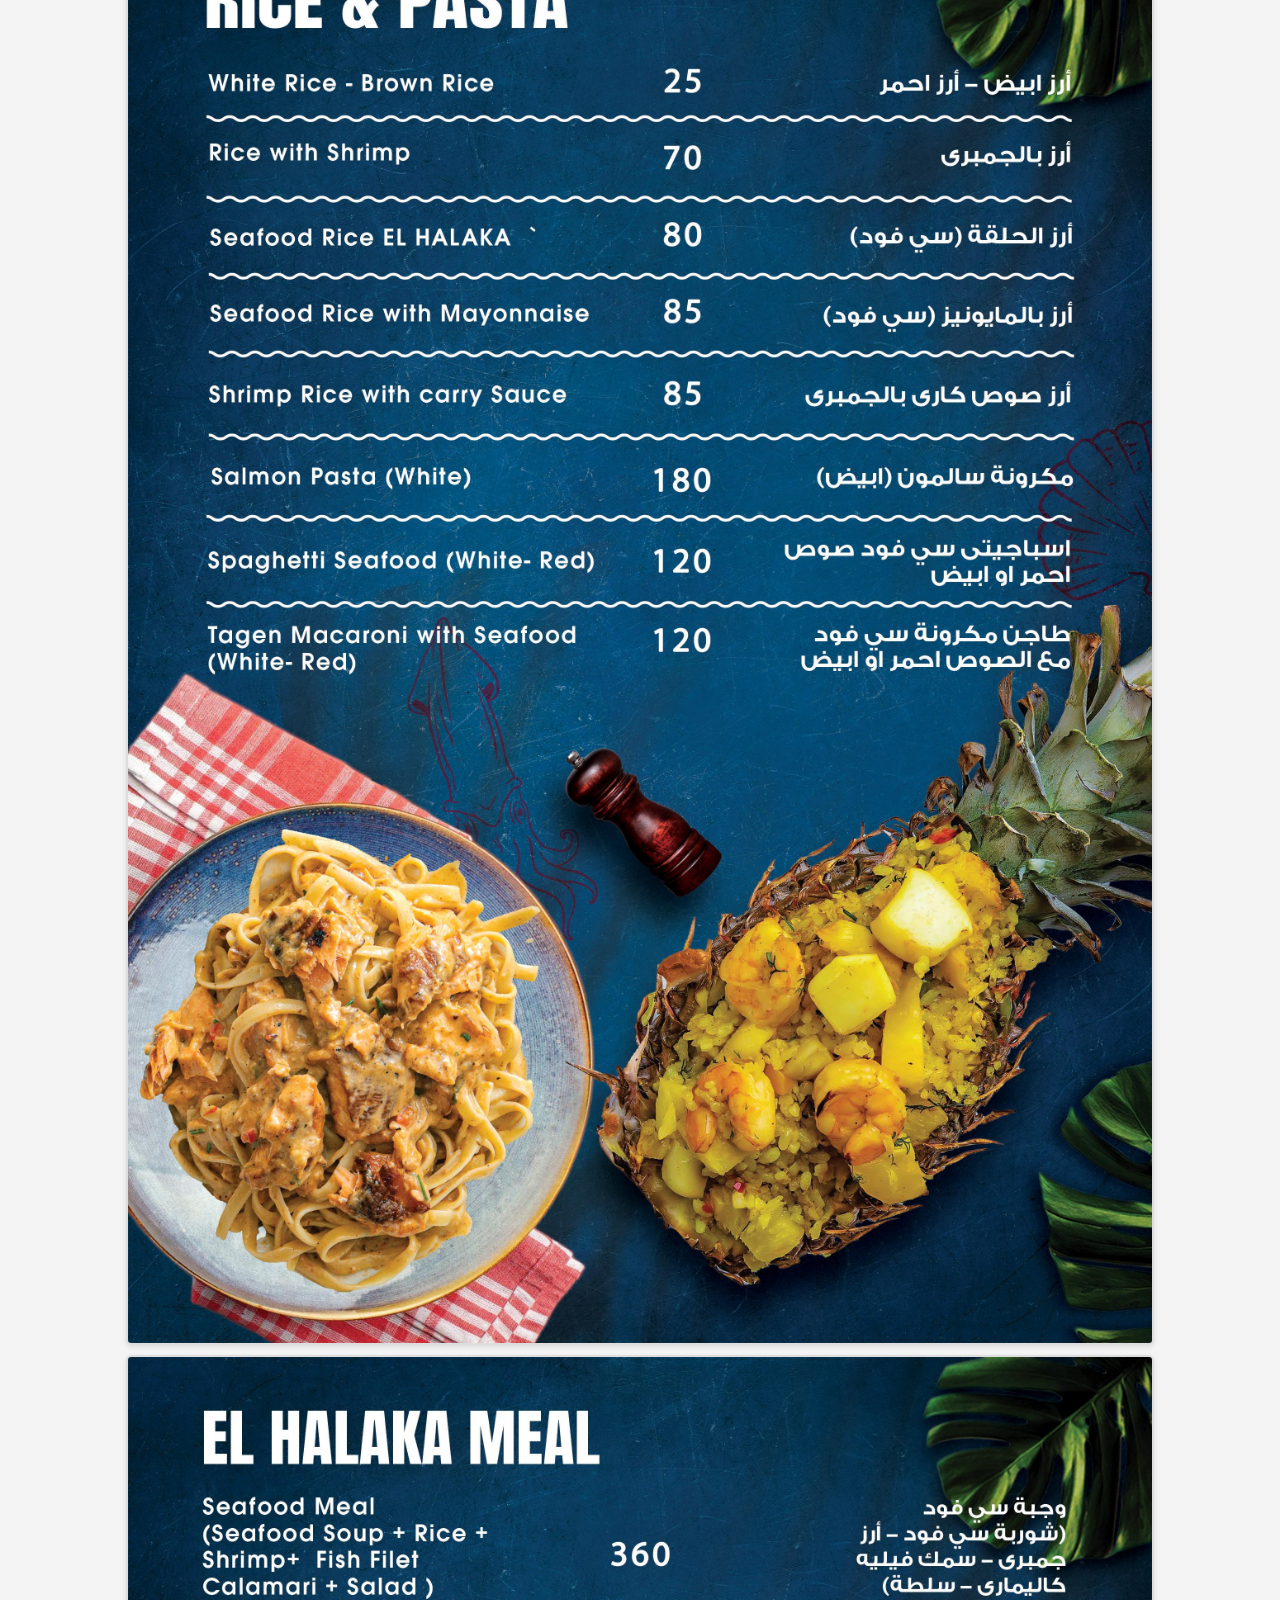
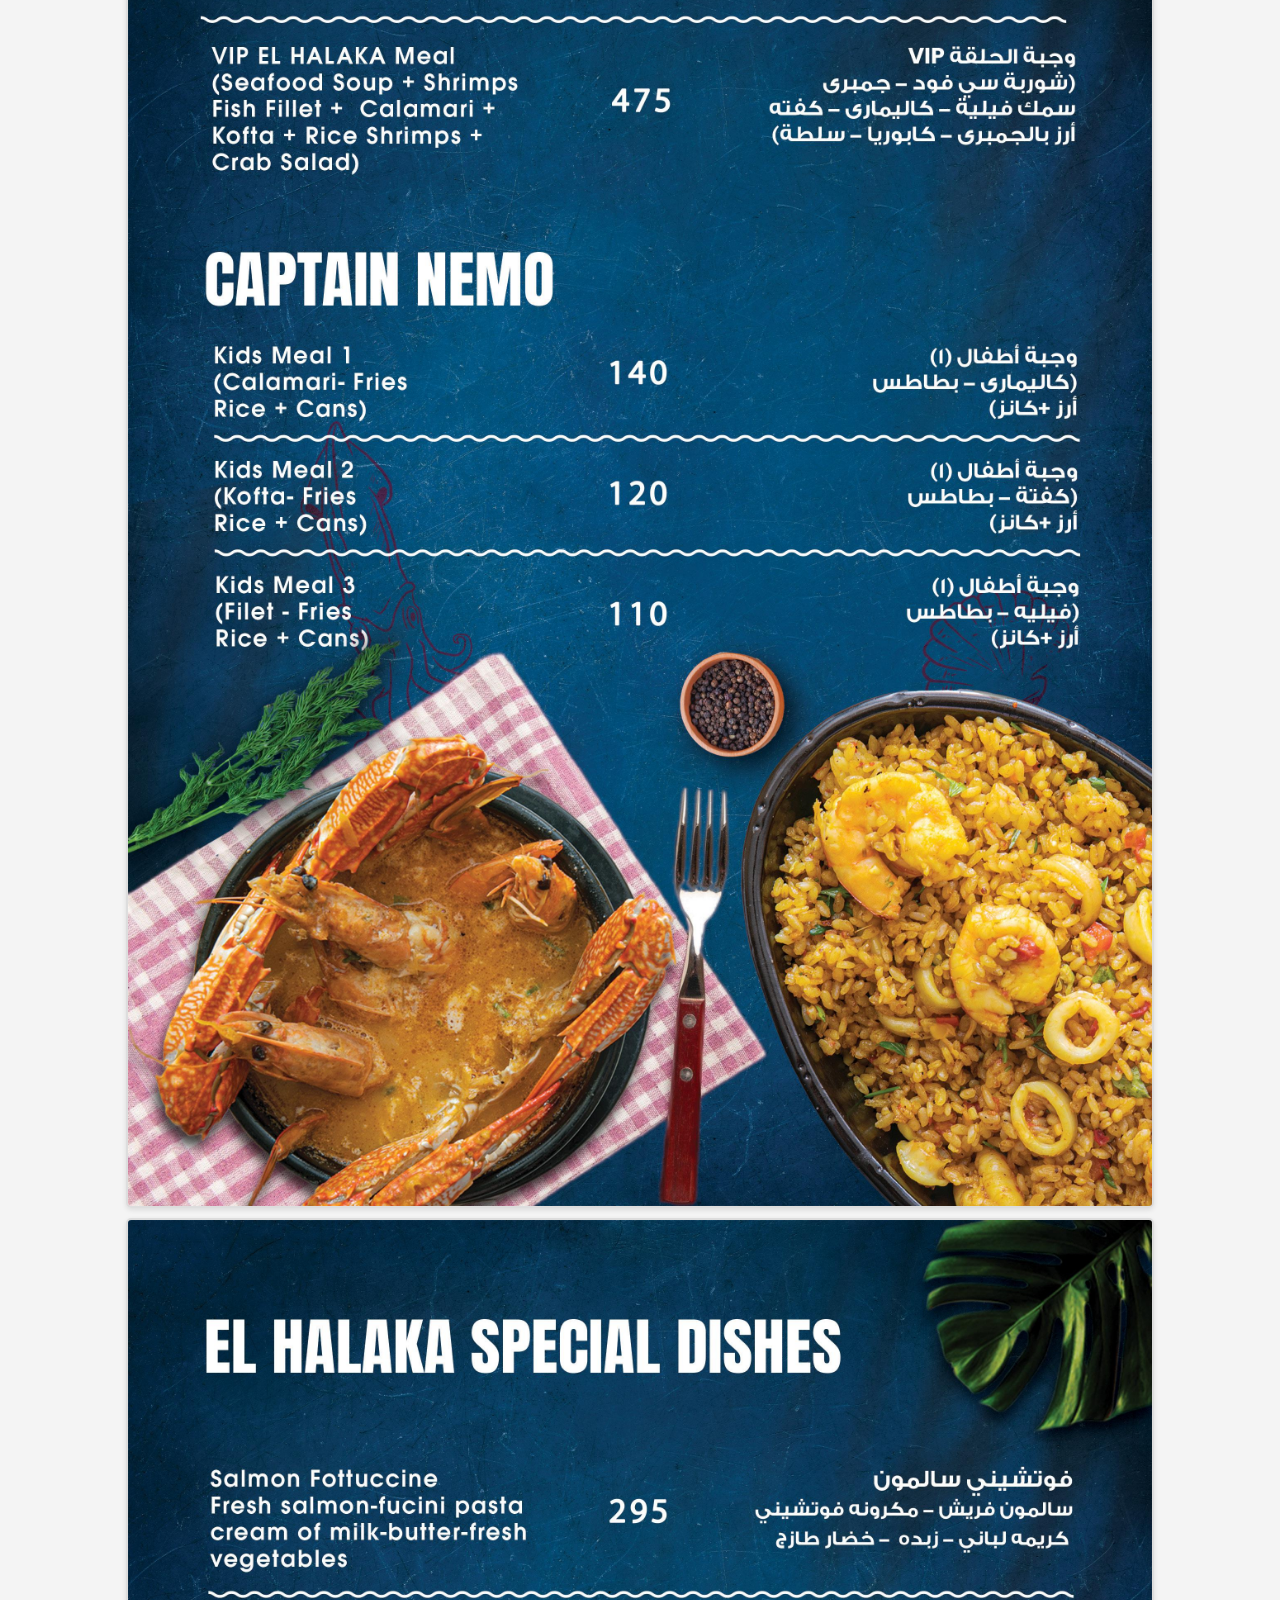
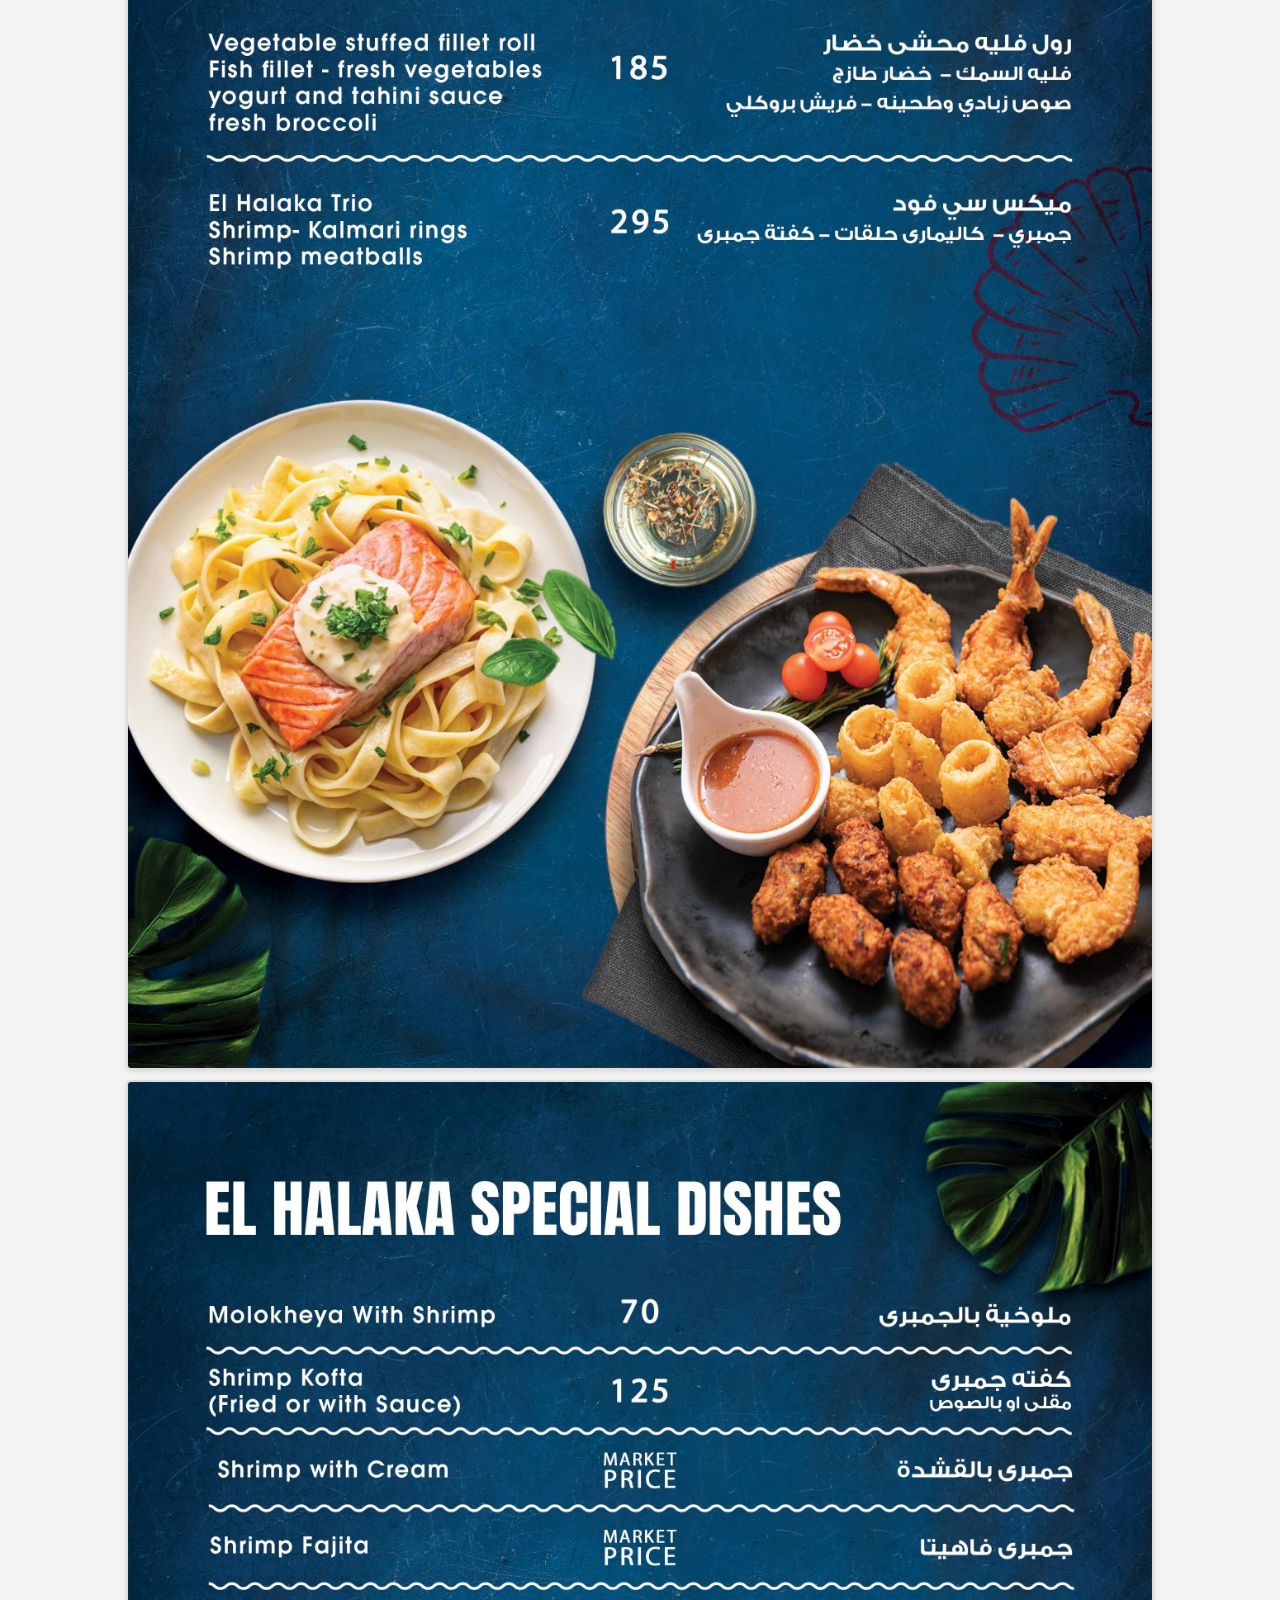
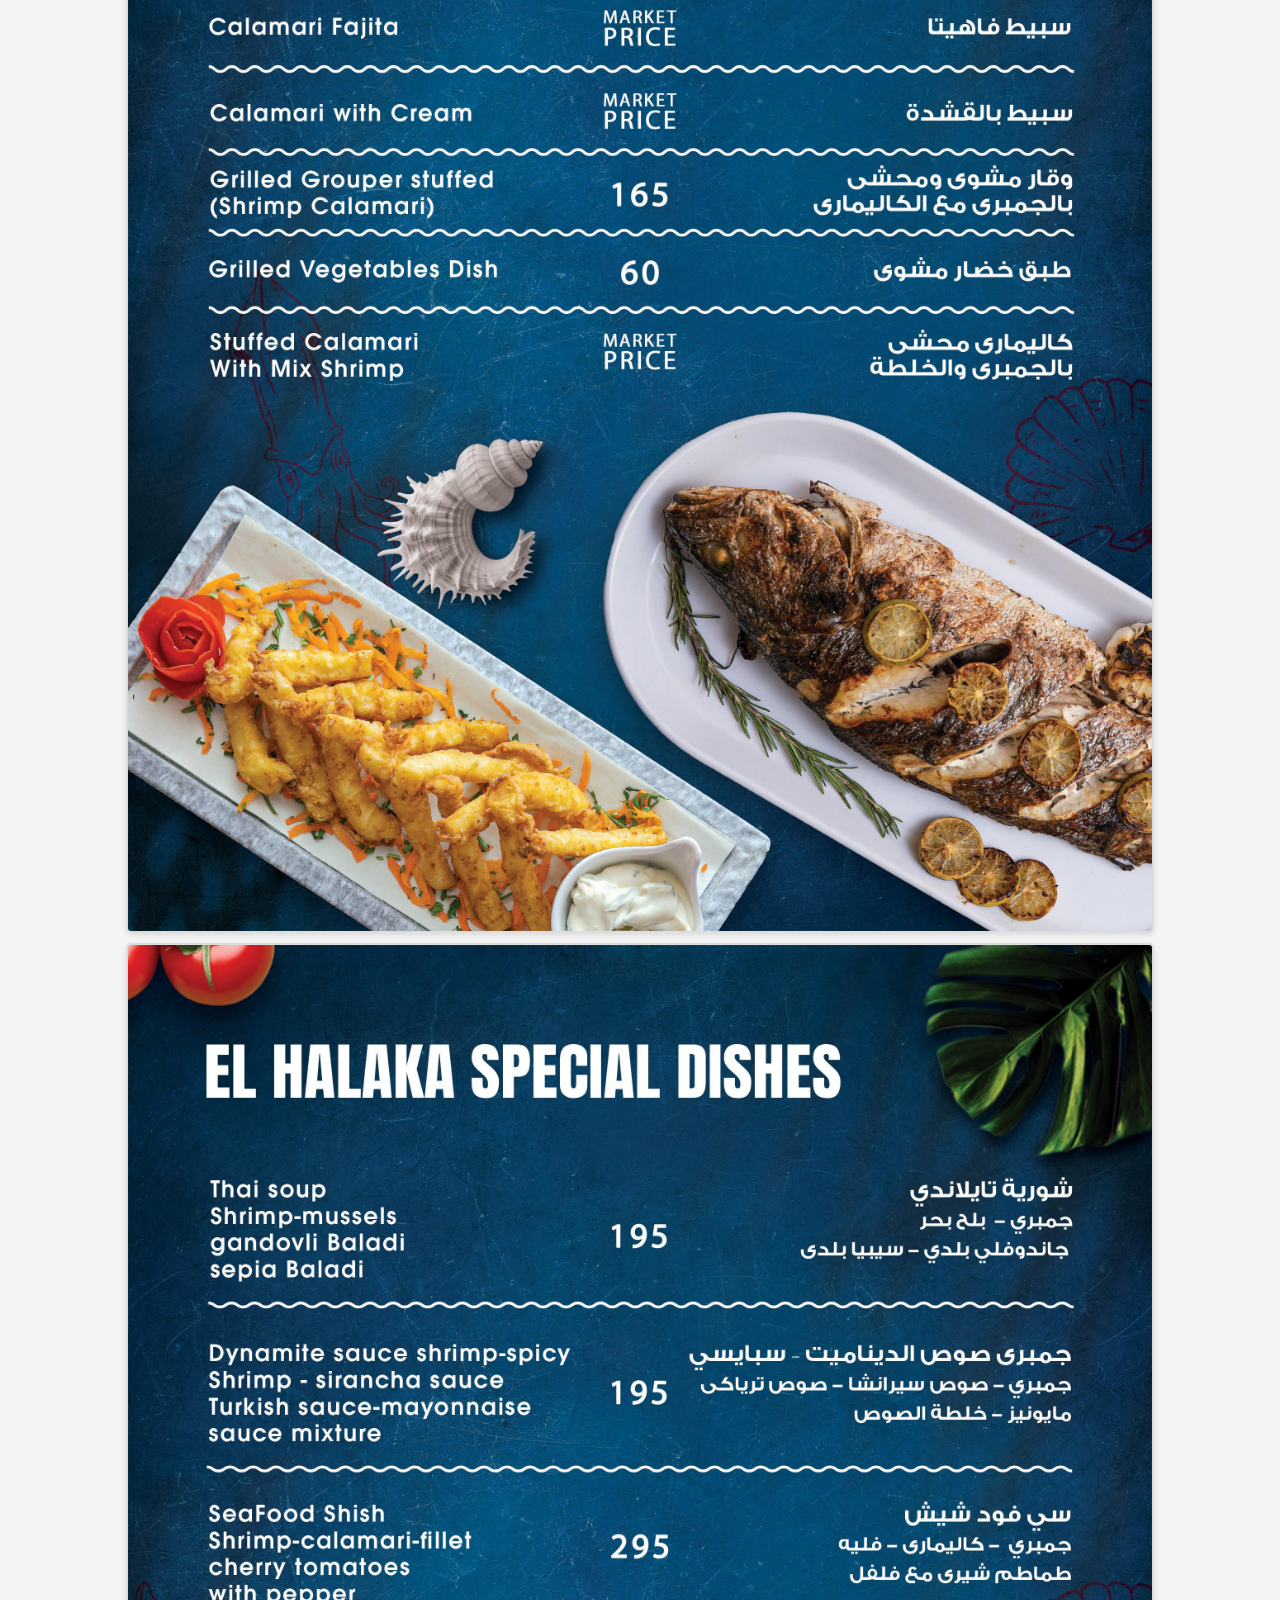
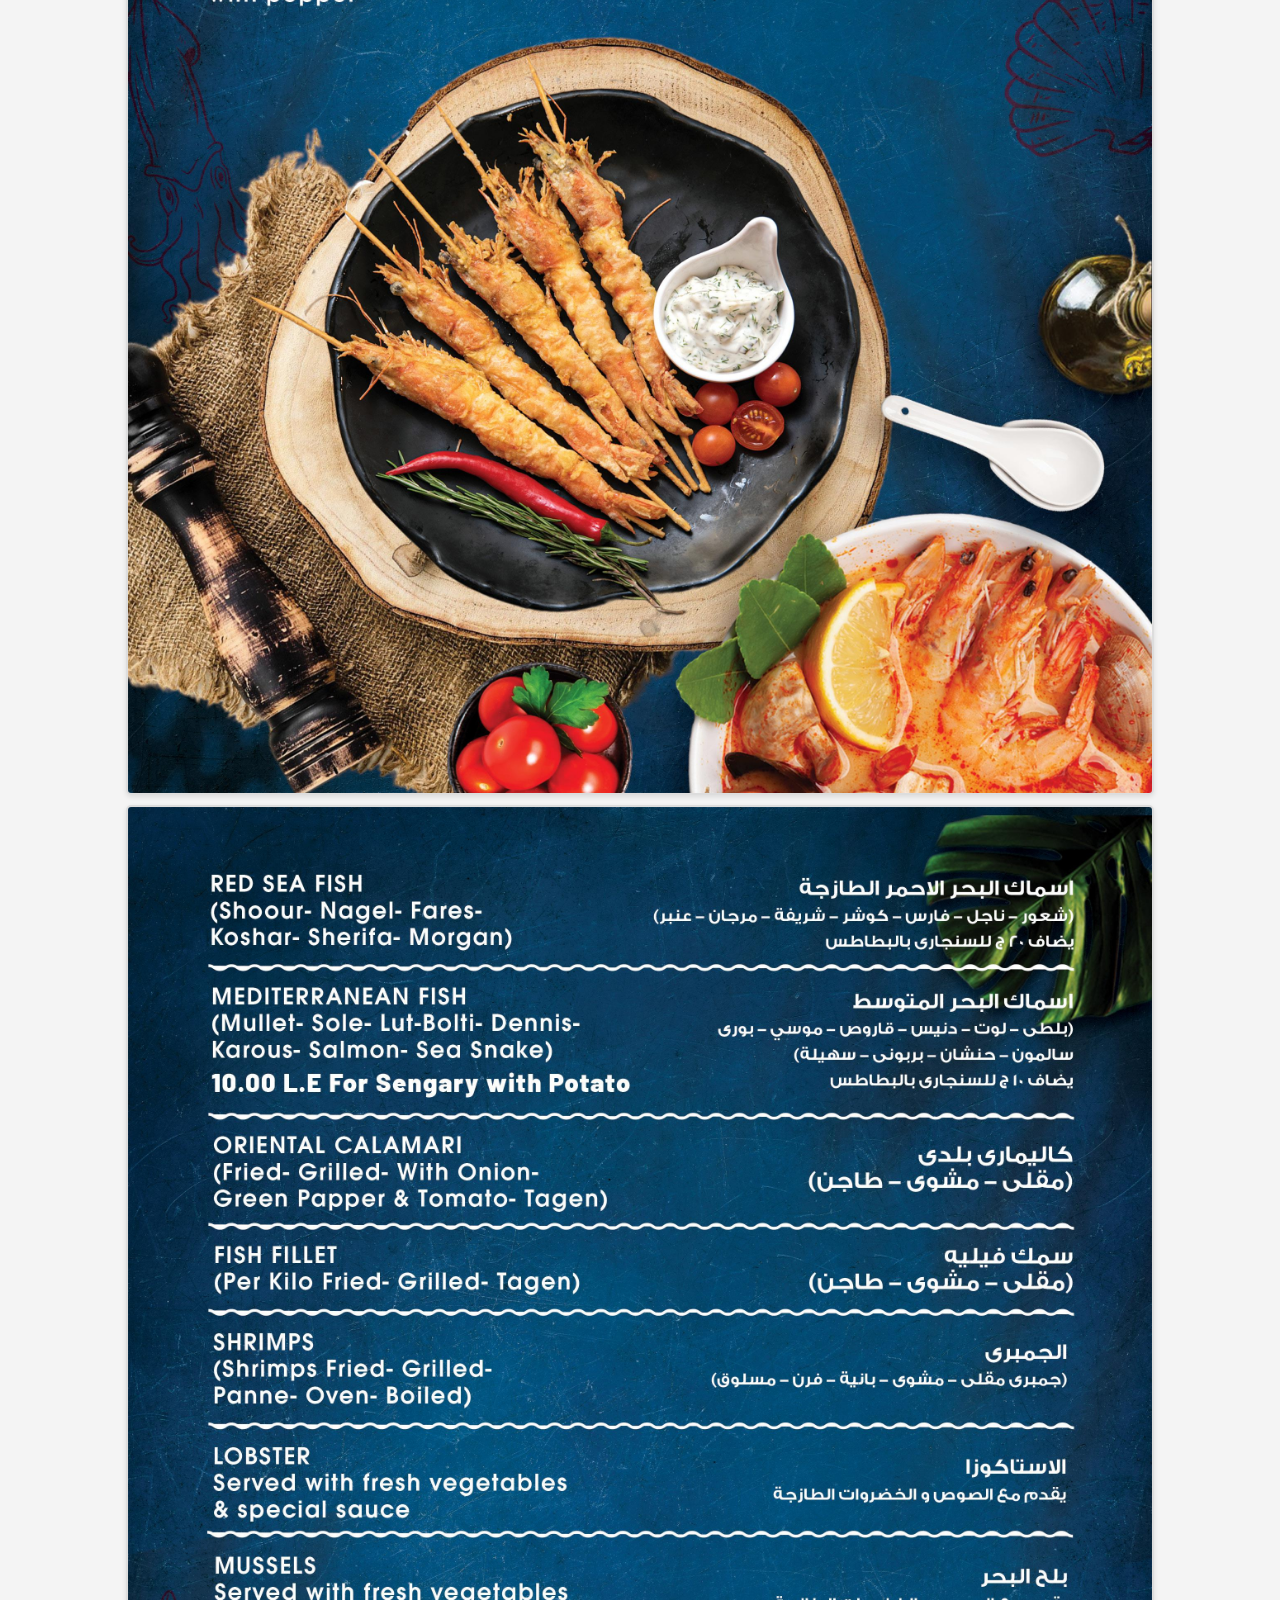
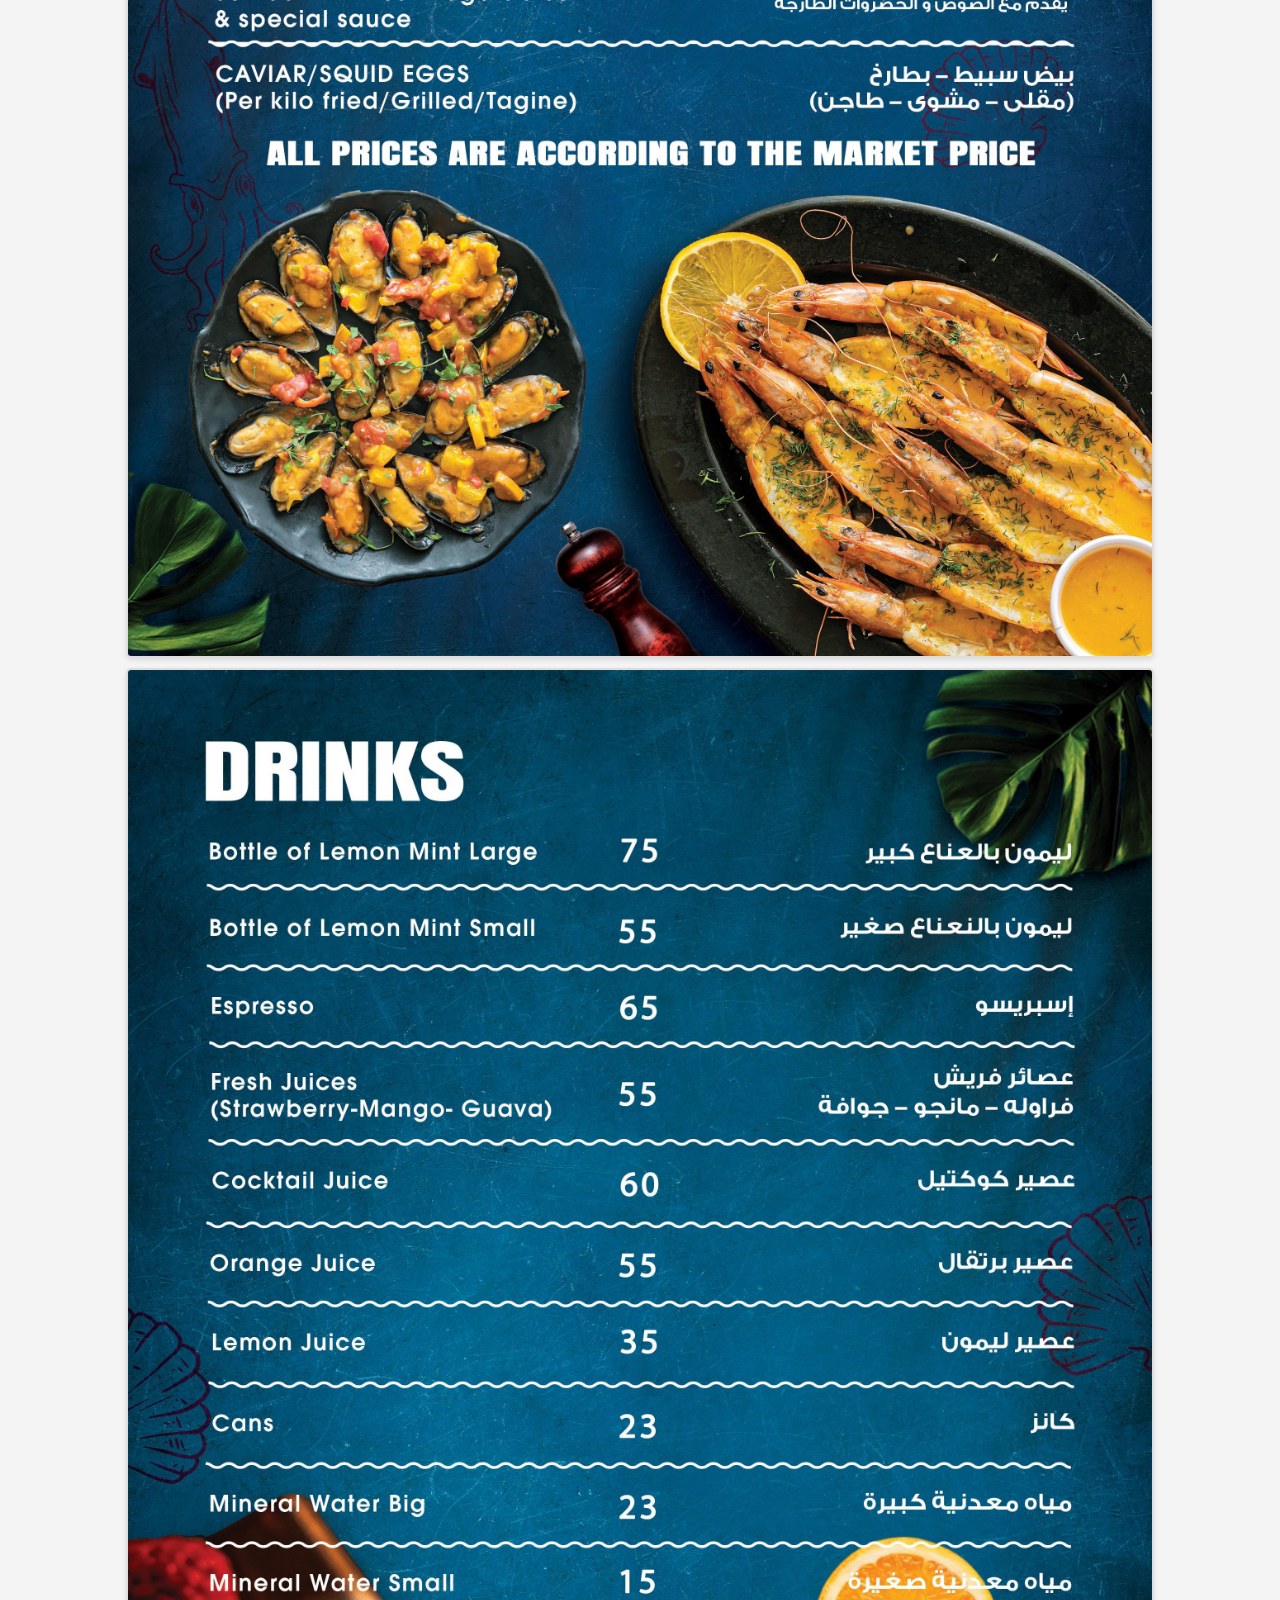
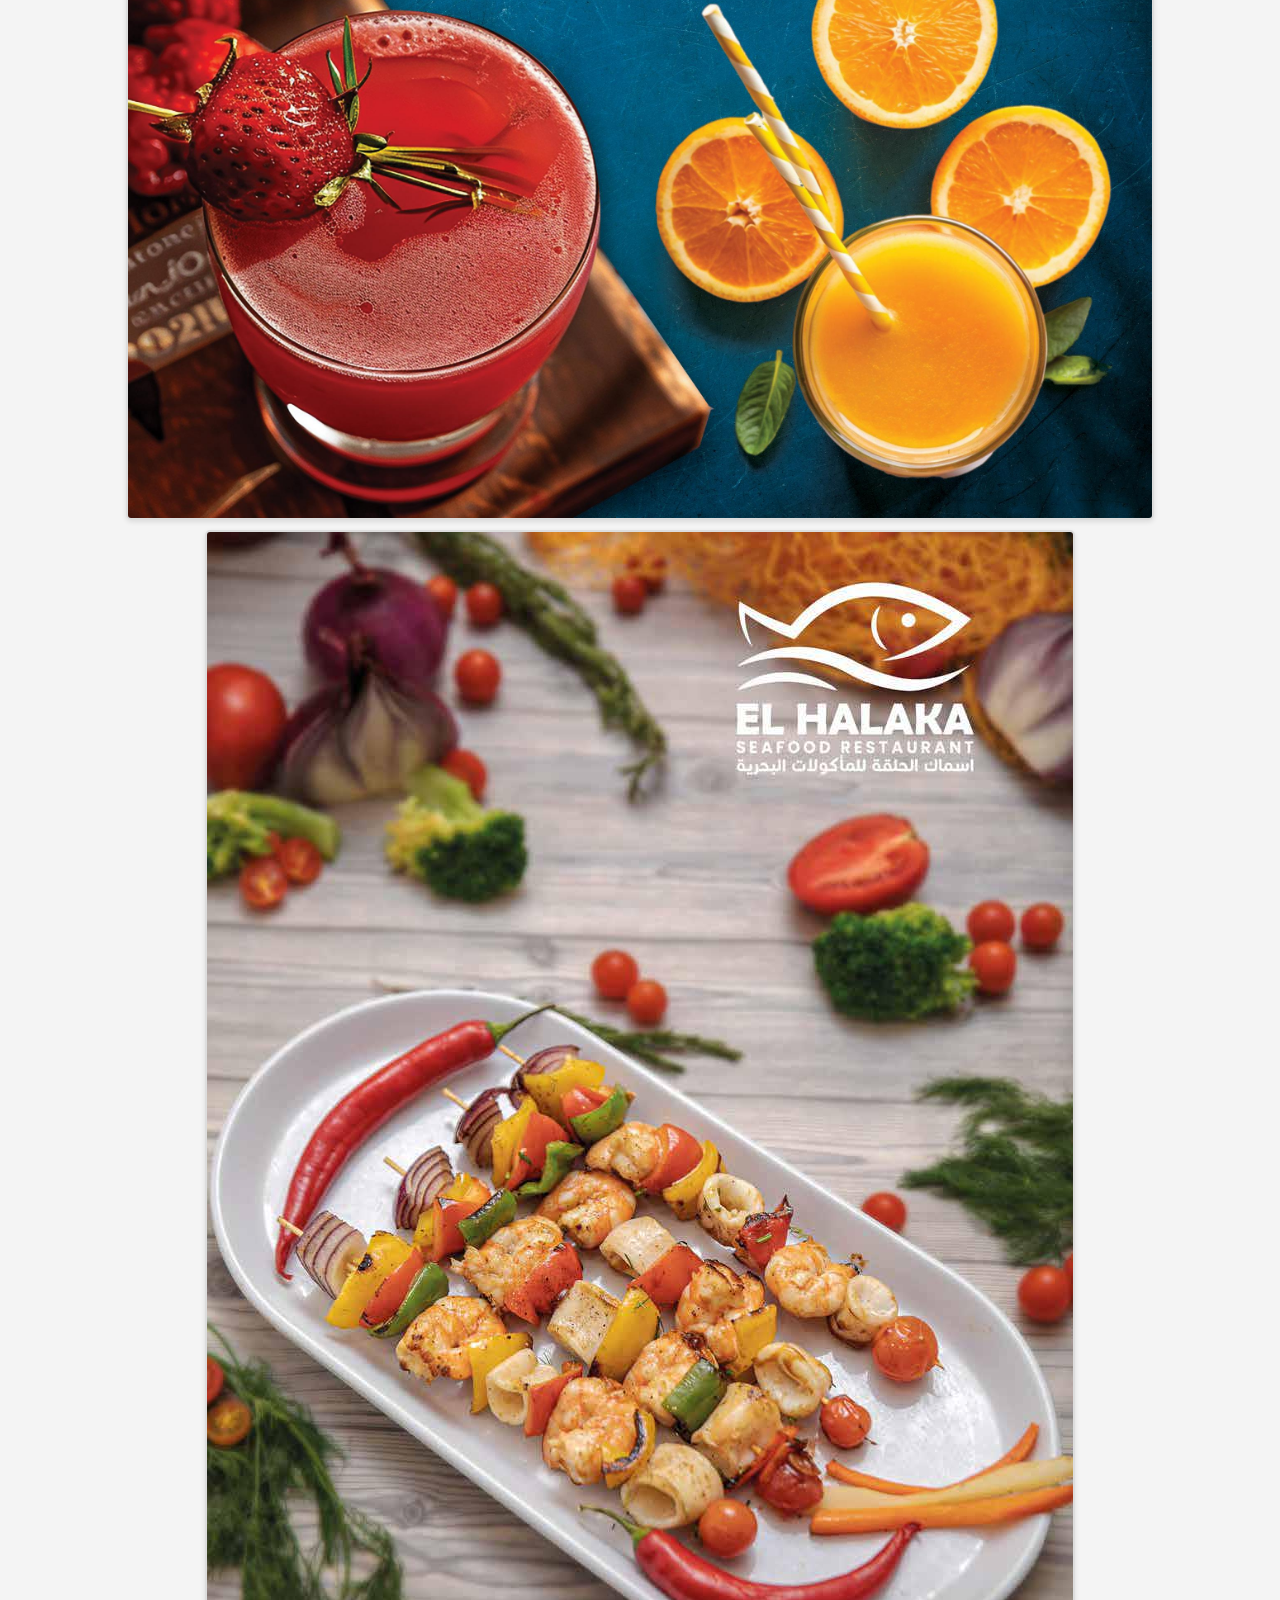
==== commit 935905c4: "Update index.html" ====
--- a/index.html
+++ b/index.html
@@ -22,14 +22,14 @@
 
     .header .text-container {
         position: absolute;
-        top: 55%;
+        top: 45%;  
         left: 50%;
         transform: translate(-50%, -50%);
         text-align: center;
     }
 
     .header h1 {
-        font-size: 4vw;
+        font-size: 8vw; 
         font-weight: bold;
         margin: 0;
         color: rgb(212, 0, 0);
@@ -37,10 +37,11 @@
     }
 
     .header h2 {
-        font-size: 3vw;
+        font-size:5vw;
         font-weight: bold;
         margin: 0;
-         color: rgb(212, 0, 0);
+        color: rgb(255, 255, 255);
+        
     }
 
     .gallery {
@@ -85,6 +86,8 @@
 
         .header h2 {
             font-size: 7vw;
+ 
+
         }
     }
 </style>
@@ -101,7 +104,7 @@
         <img src="static/images/image0.jpg" alt="Background Image">
         <div class="text-container">
             <h1>EL-HALAKA FISH </h1>
-            <h2> RESTAURANT </h2>
+            <h2> 01004562800 </h2>
         </div>
     </div>
     <div class="gallery">
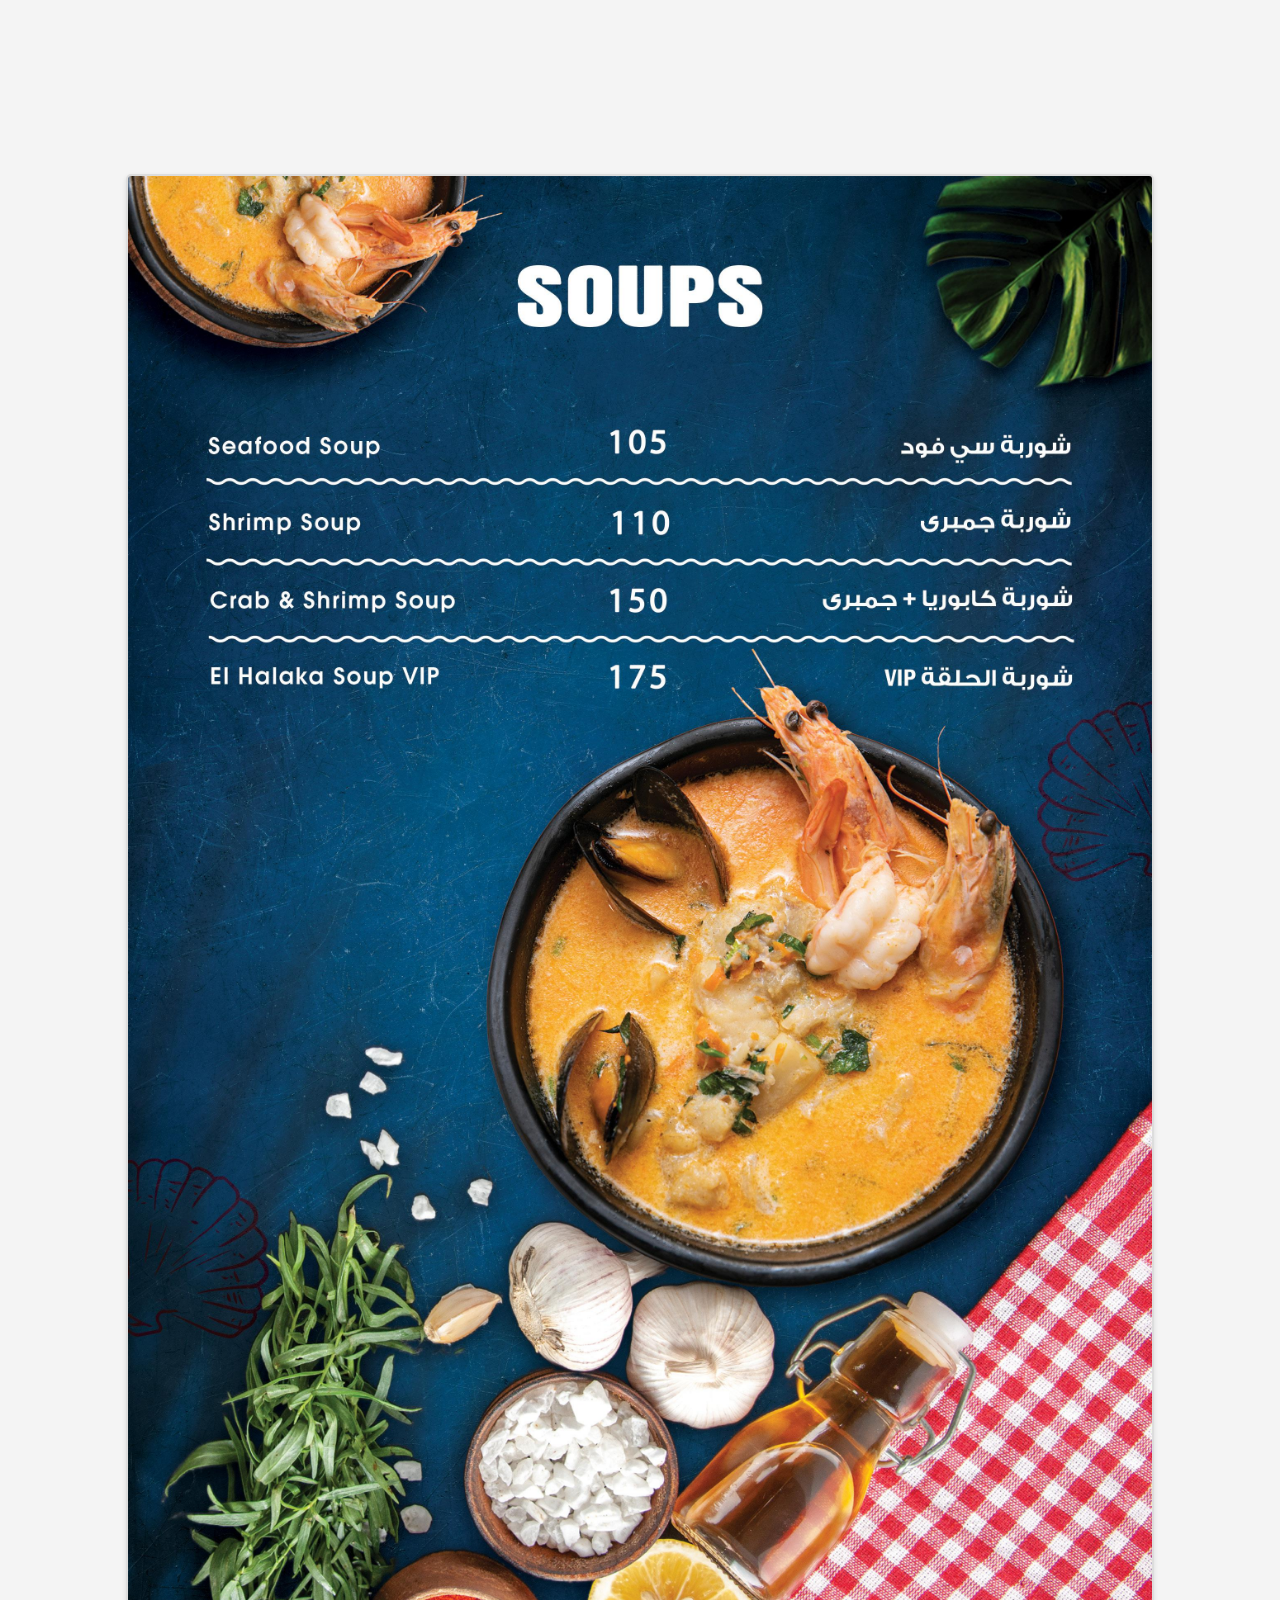
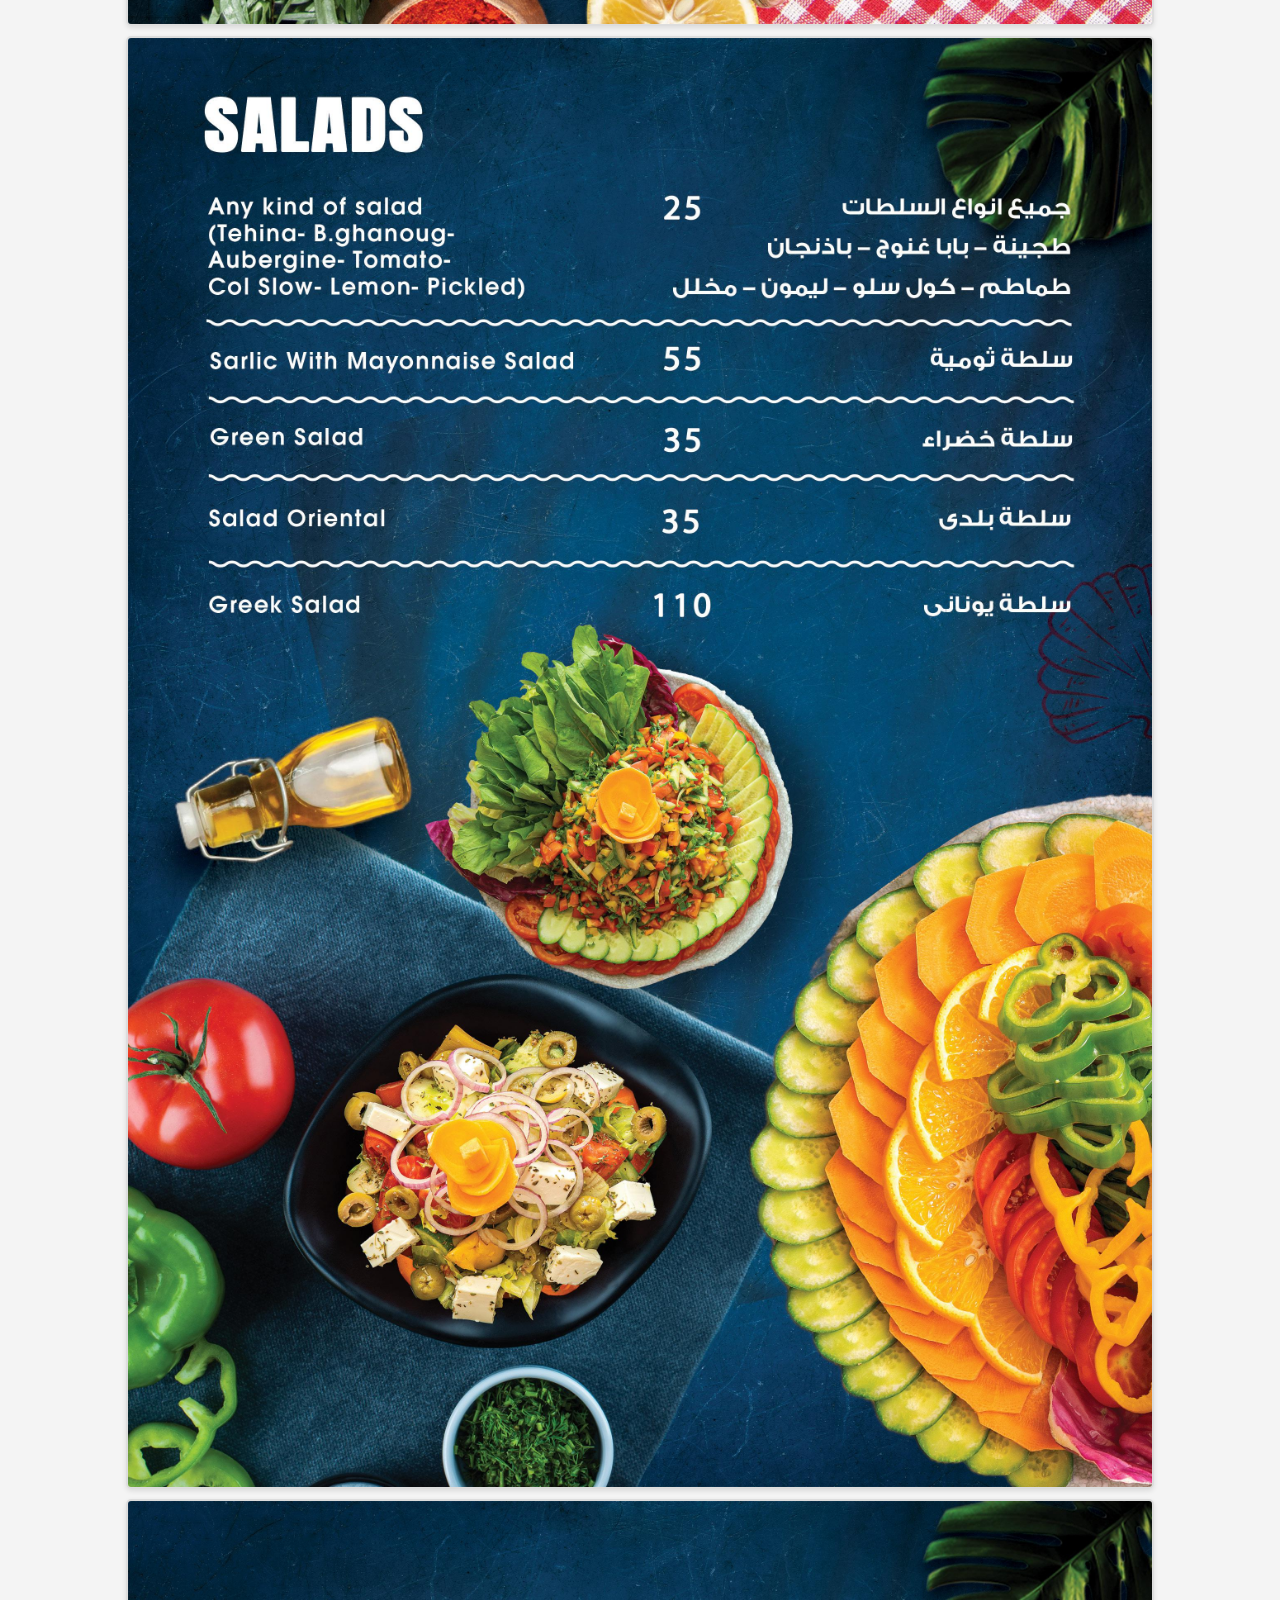
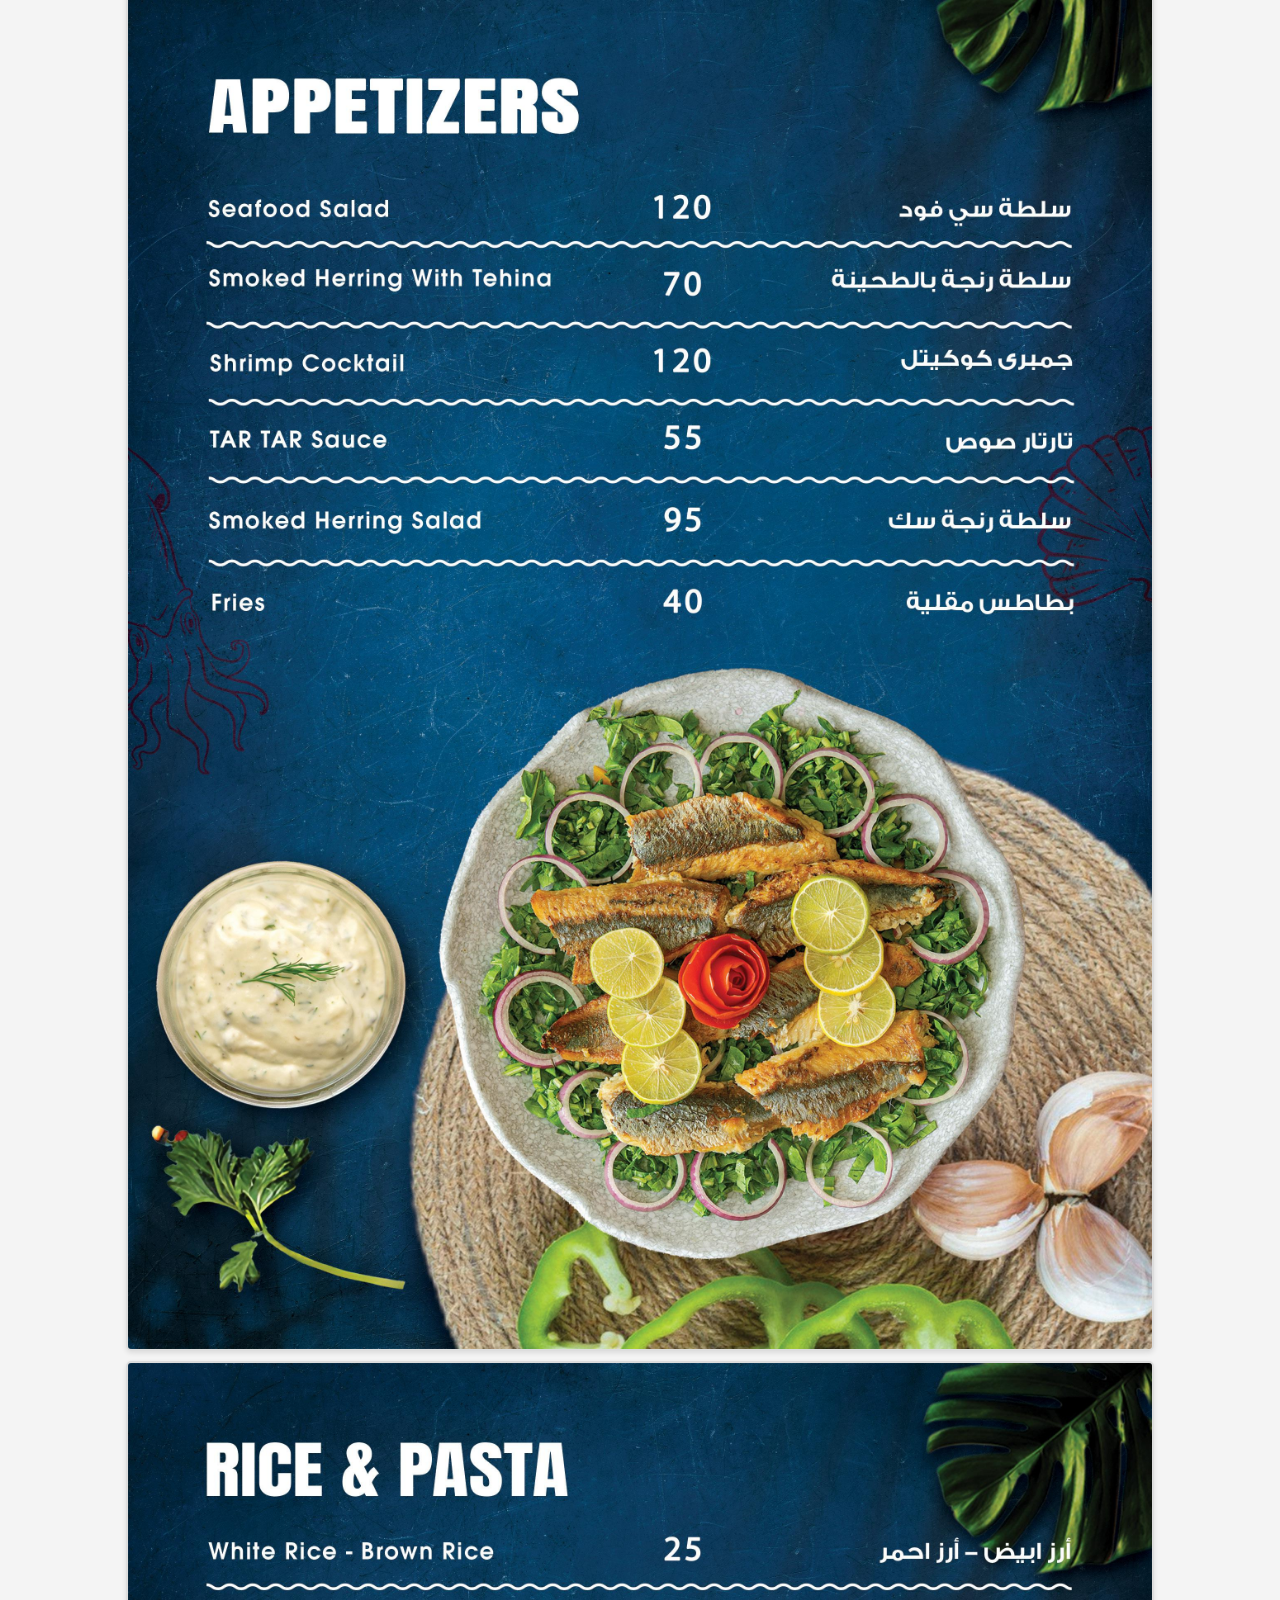
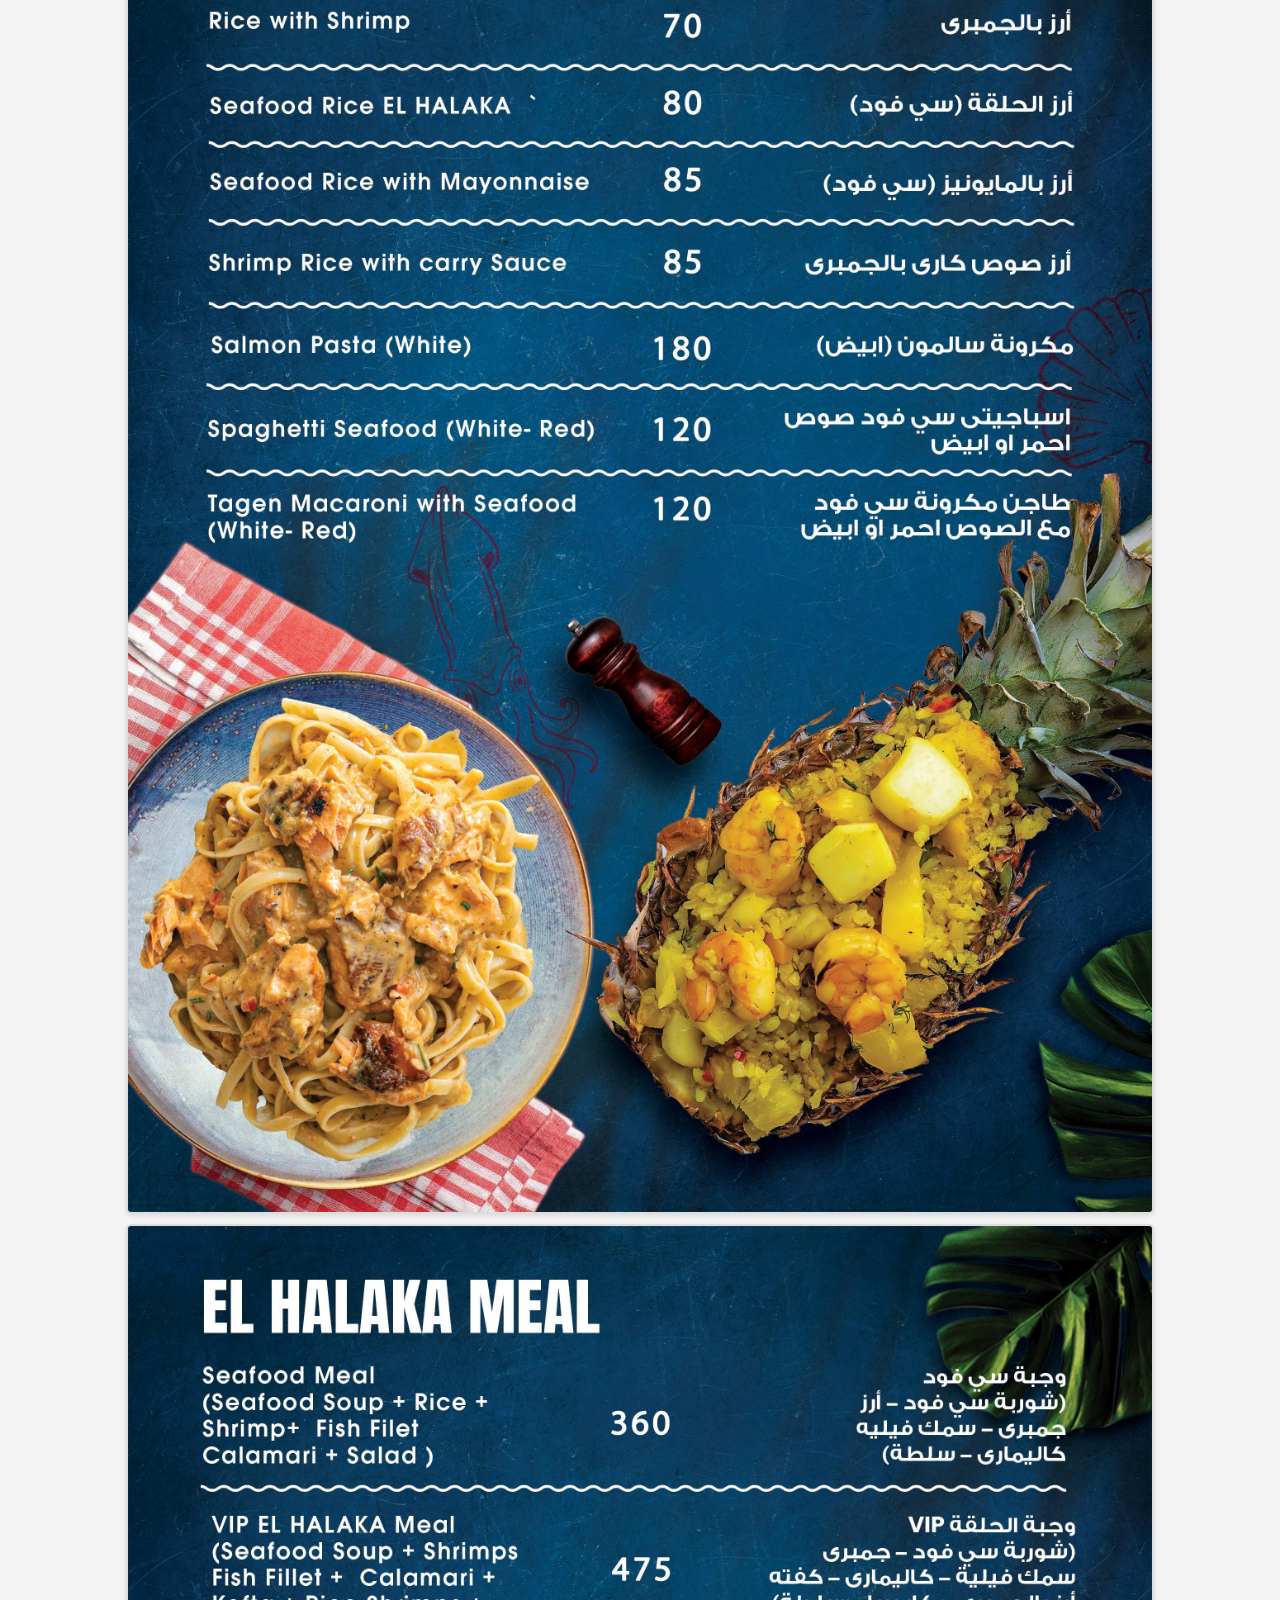
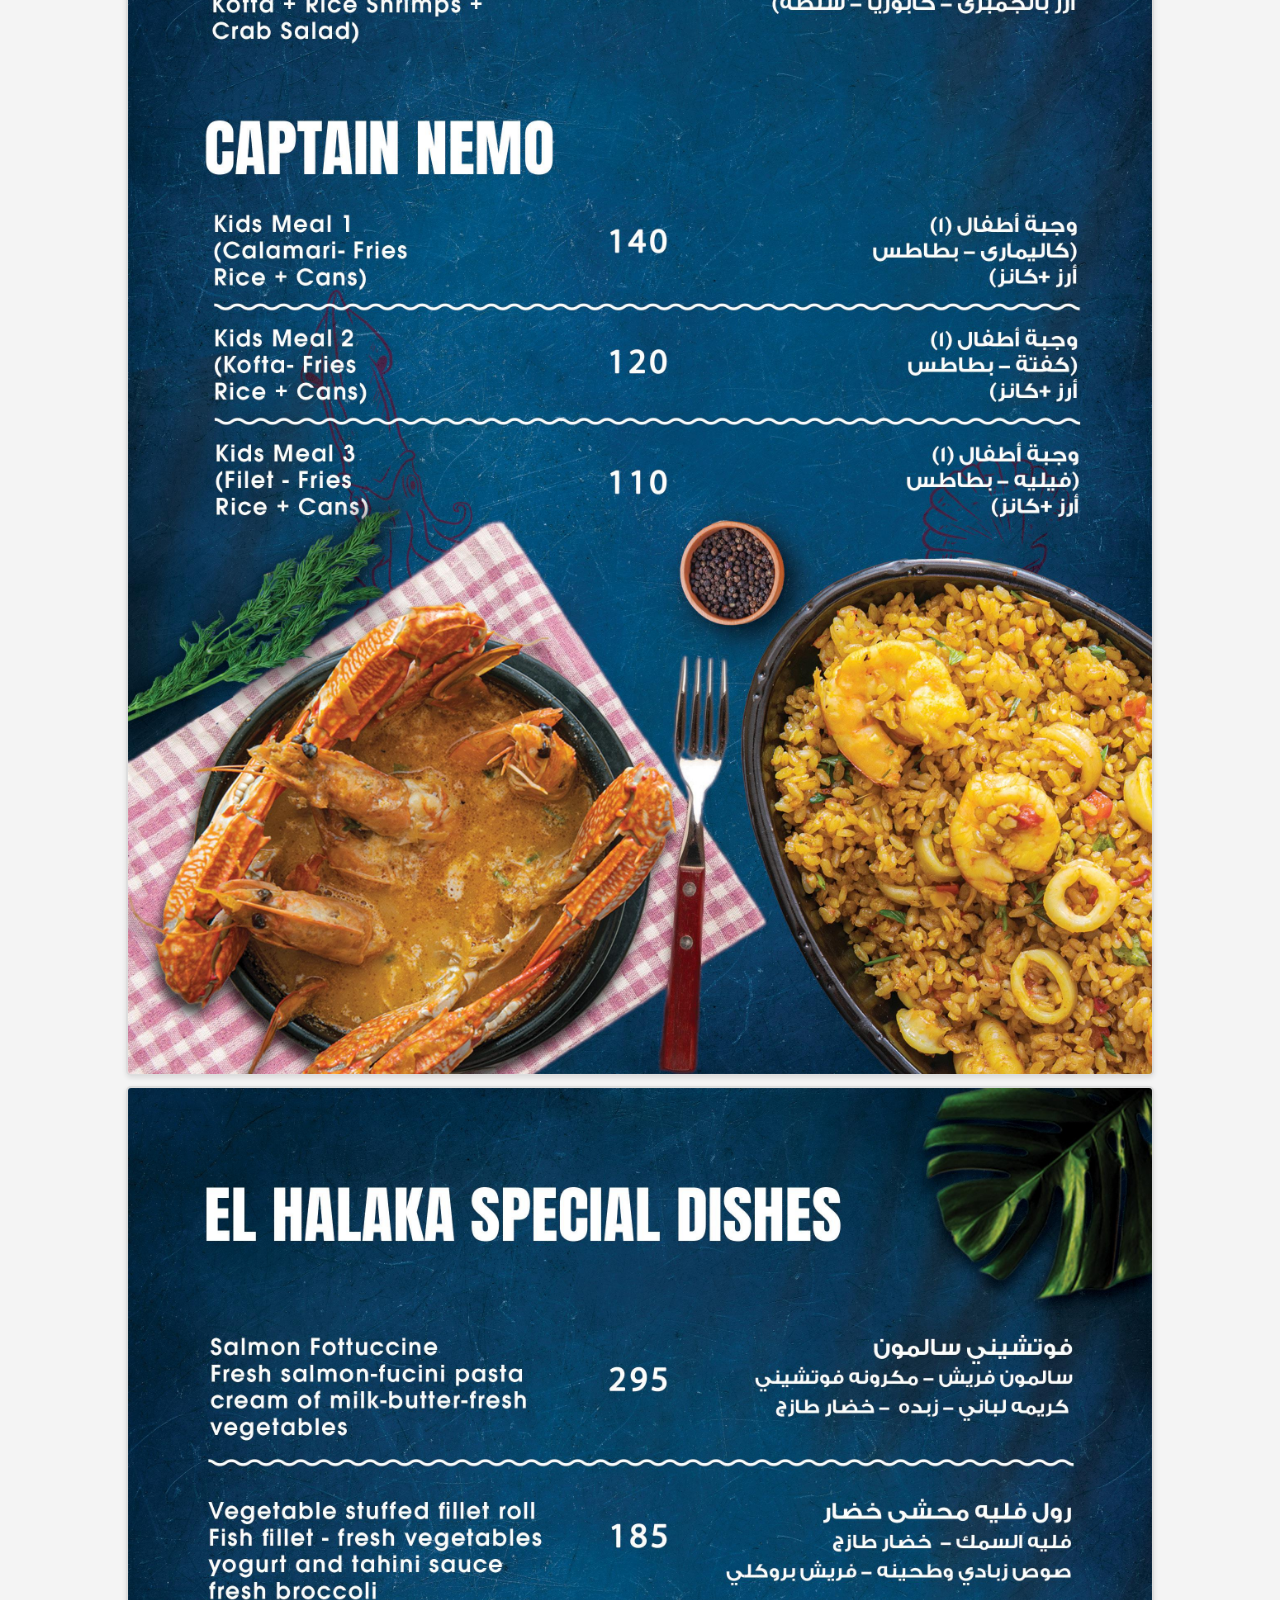
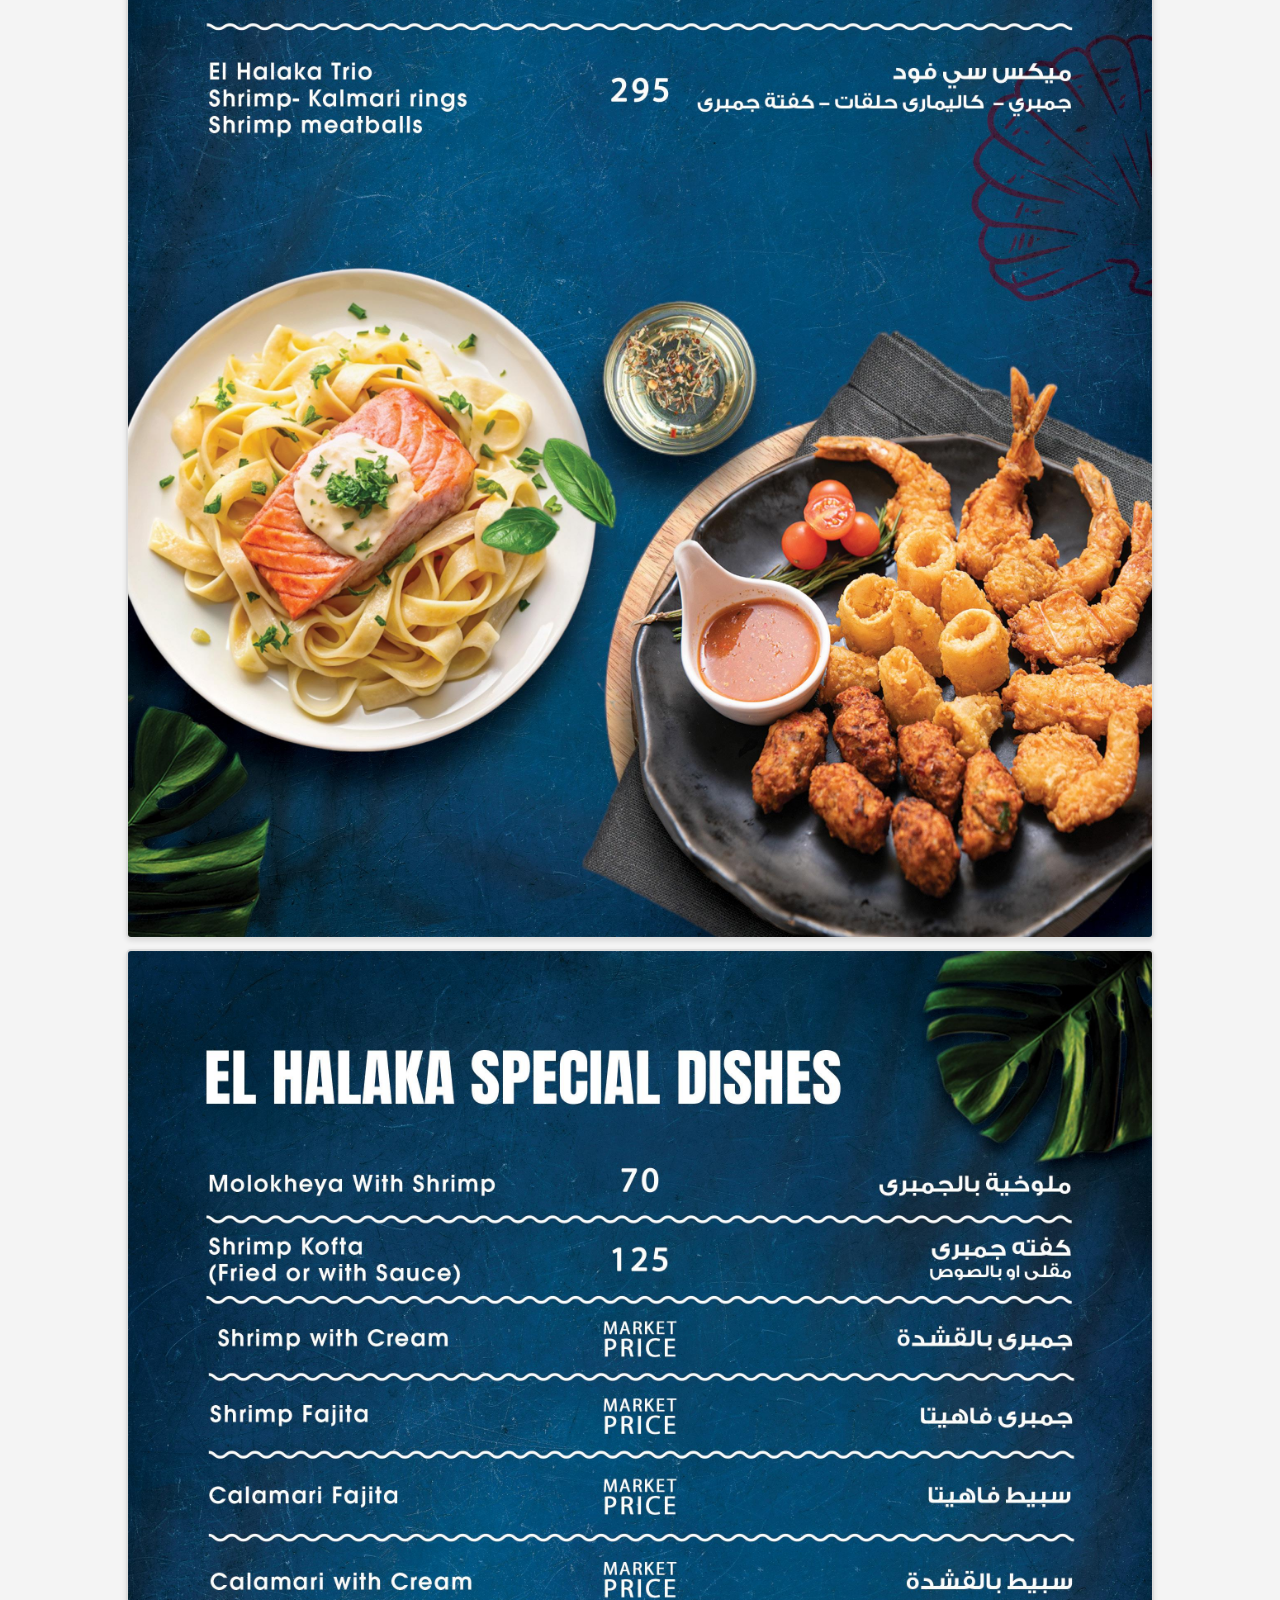
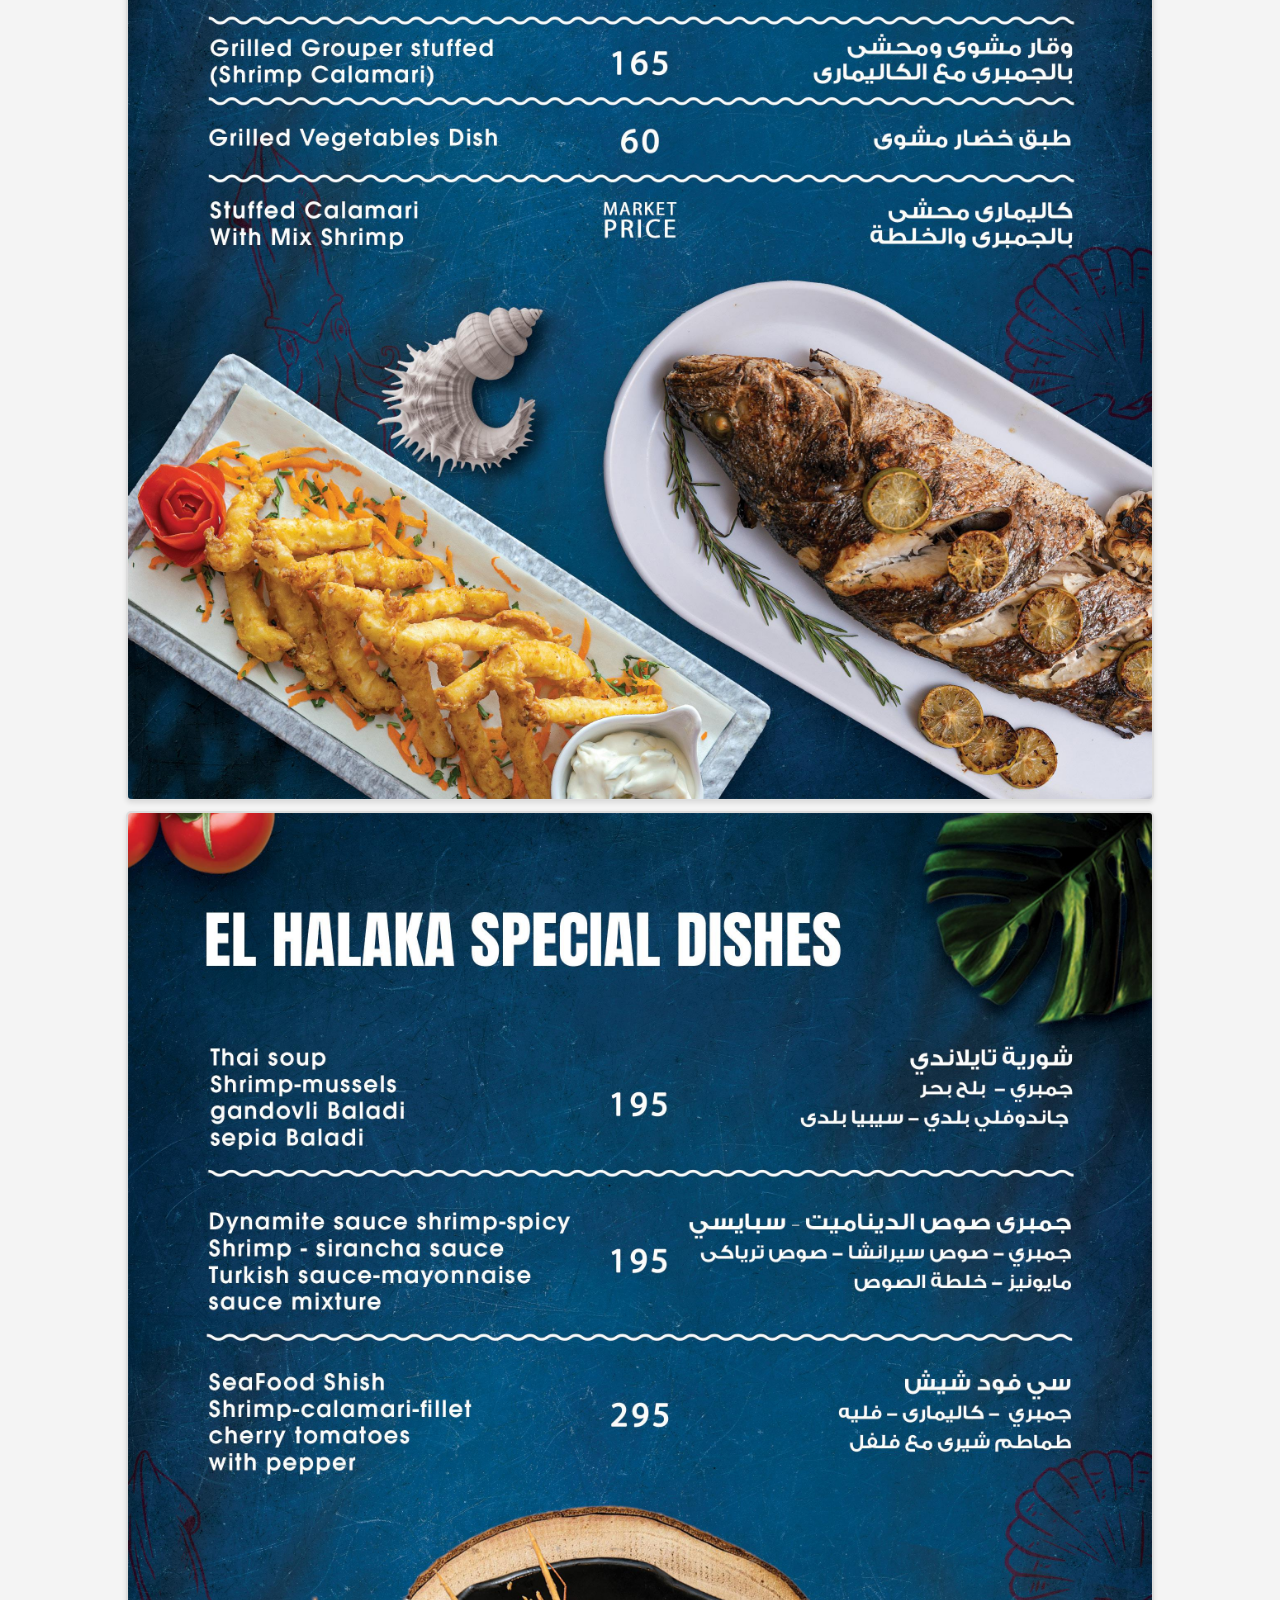
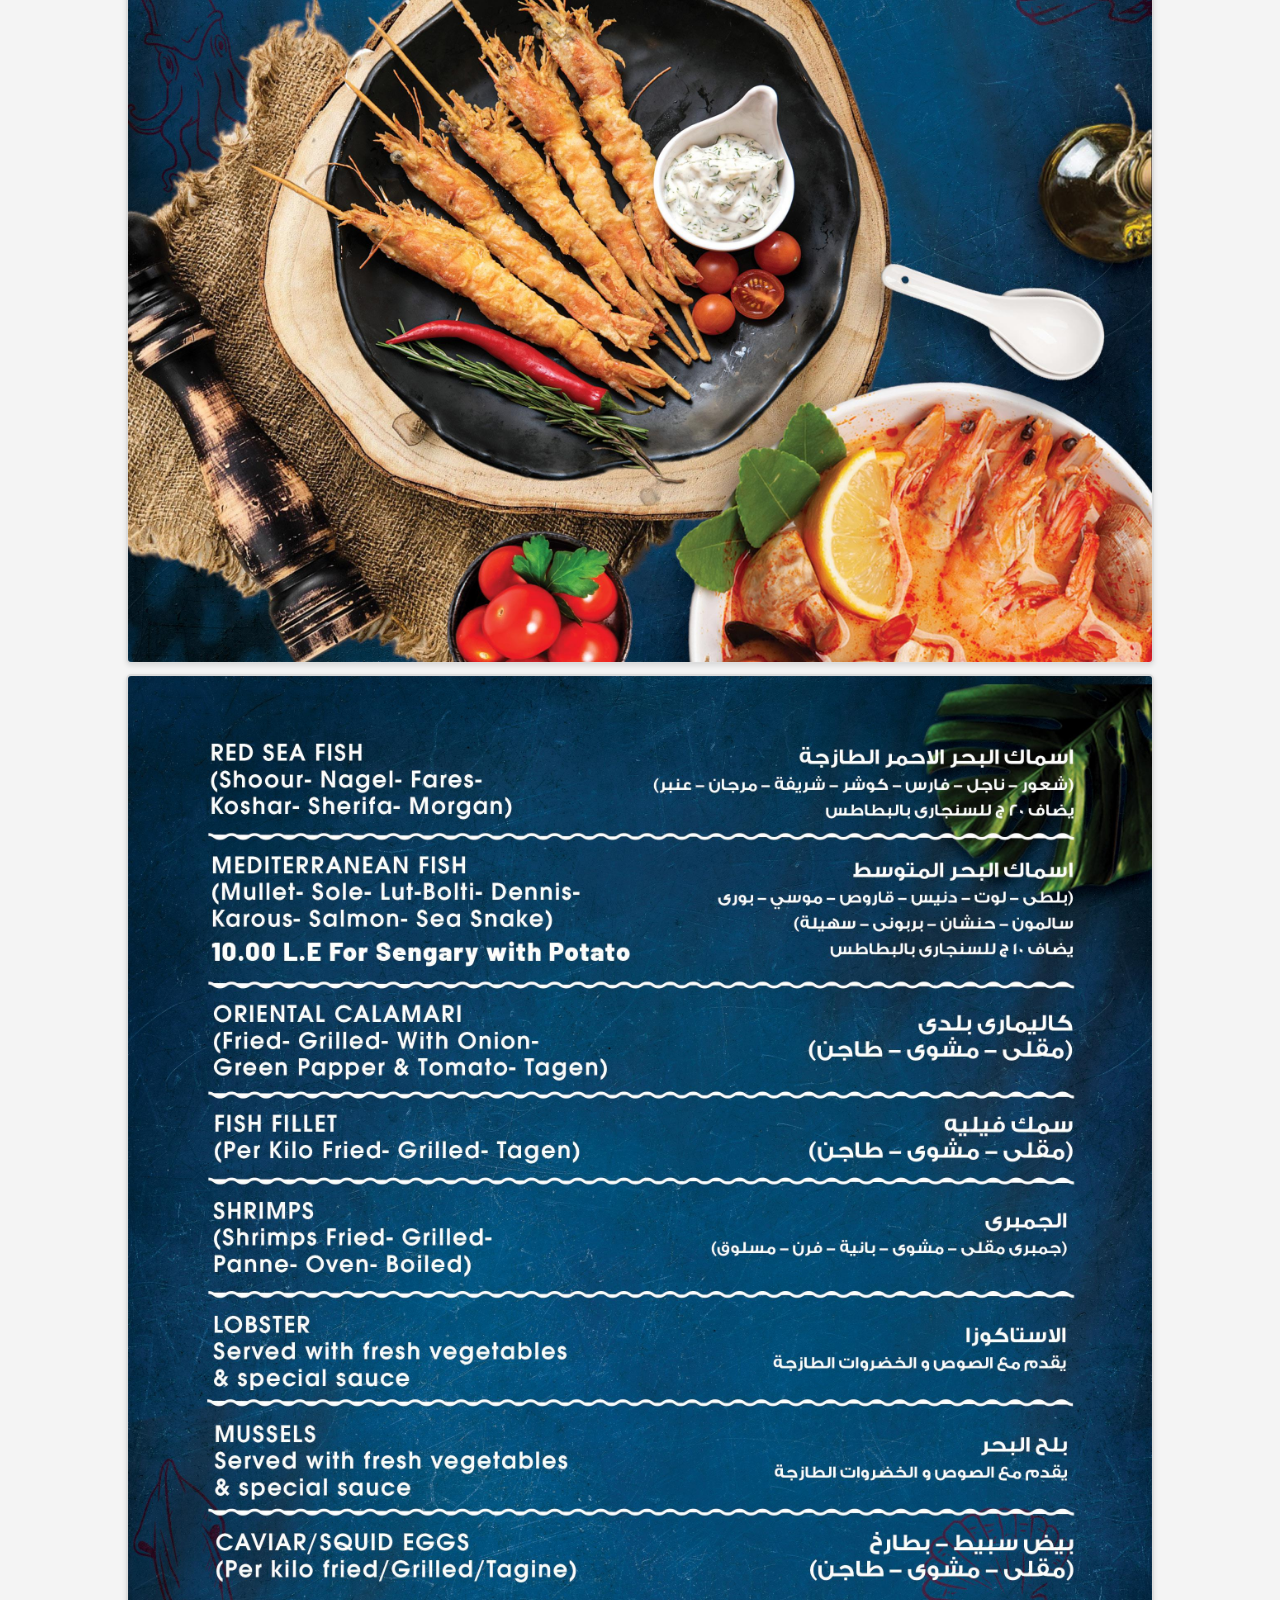
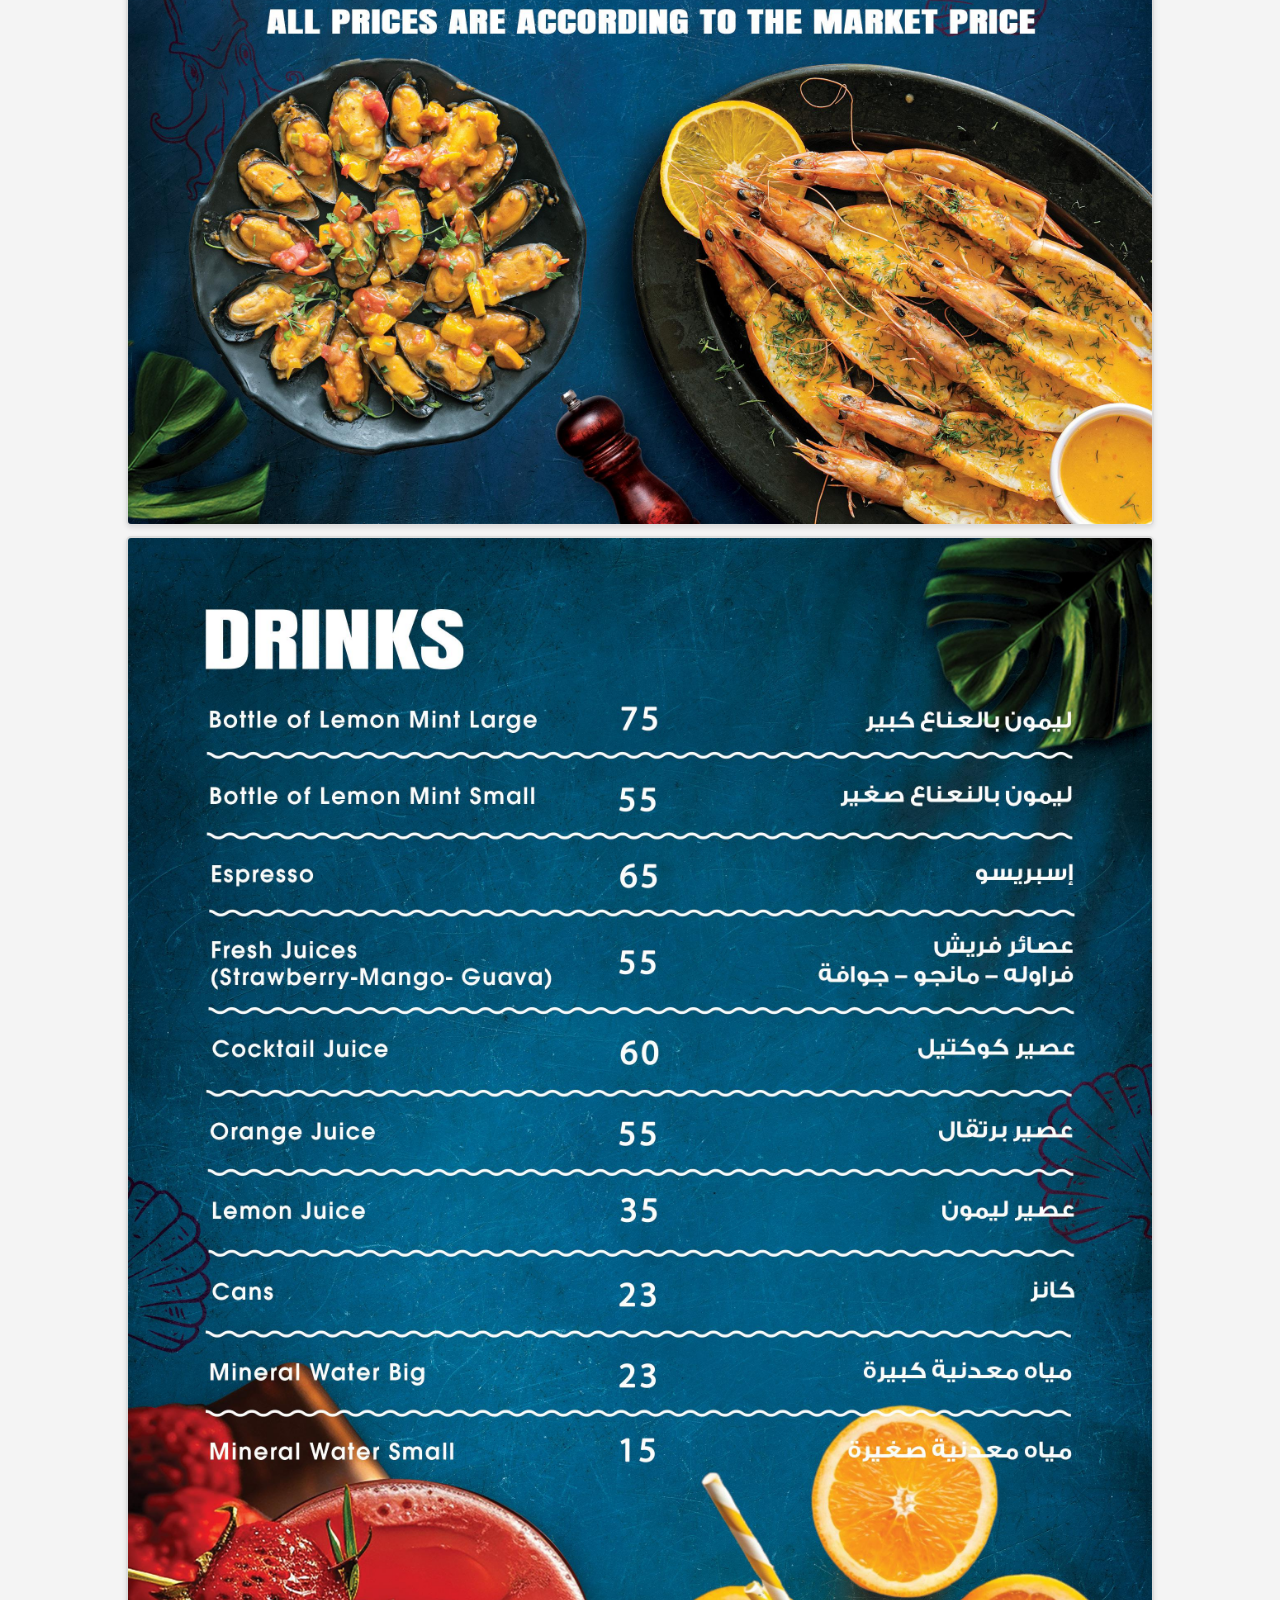
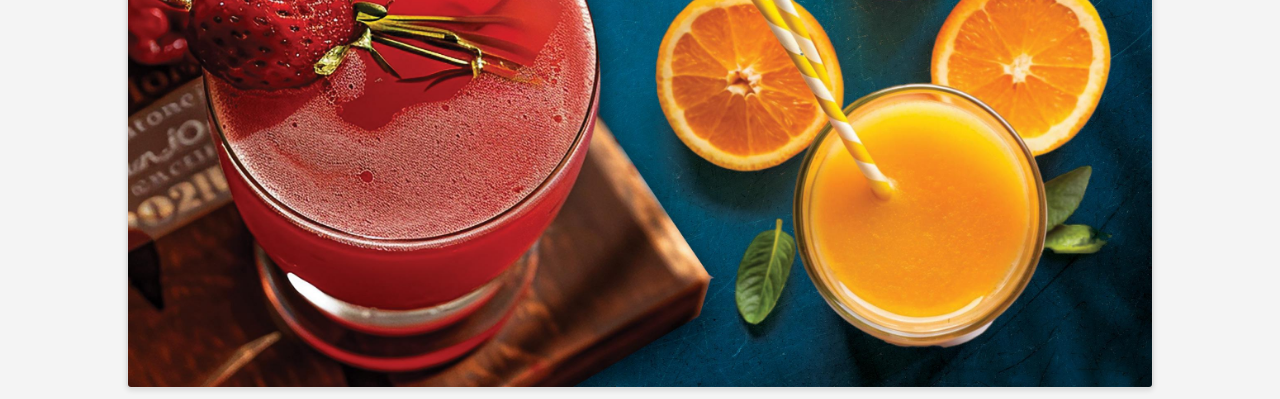
==== commit de35705e: "Update index.html" ====
--- a/index.html
+++ b/index.html
@@ -1,126 +1,33 @@
 <!DOCTYPE html>
 <html lang="en">
-<style>
-    body {
-        font-family: Arial, sans-serif;
-        background-color: #f4f4f4;
-        text-align: center;
-        margin: 0;
-        padding: 0;
-    }
-
-    .header {
-        position: relative;
-        text-align: center;
-        color: rgb(255, 255, 255);
-    }
-
-    .header img {
-        width: 100%;
-        height: auto;
-    }
-
-    .header .text-container {
-        position: absolute;
-        top: 45%;  
-        left: 50%;
-        transform: translate(-50%, -50%);
-        text-align: center;
-    }
-
-    .header h1 {
-        font-size: 8vw; 
-        font-weight: bold;
-        margin: 0;
-        color: rgb(212, 0, 0);
-        white-space: nowrap;
-    }
-
-    .header h2 {
-        font-size:5vw;
-        font-weight: bold;
-        margin: 0;
-        color: rgb(255, 255, 255);
-        
-    }
-
-    .gallery {
-        display: flex;
-        flex-direction: column;
-        align-items: center;
-        margin-top: 20px;
-    }
-
-    .gallery img {
-        max-width: 80%;
-        margin-bottom: 10px;
-        border: 2px solid #ddd;
-        border-radius: 5px;
-        box-shadow: 0 2px 5px rgba(0, 0, 0, 0.1);
-    }
-
-    @media (max-width: 1024px) {
-        .header h1 {
-            font-size: 6vw;
-        }
-
-        .header h2 {
-            font-size: 5vw;
-        }
-    }
-
-    @media (max-width: 768px) {
-        .header h1 {
-            font-size: 7vw;
-        }
-
-        .header h2 {
-            font-size: 6vw;
-        }
-    }
-
-    @media (max-width: 480px) {
-        .header h1 {
-            font-size: 8vw;
-        }
-
-        .header h2 {
-            font-size: 7vw;
- 
-
-        }
-    }
-</style>
-
 <head>
     <meta charset="UTF-8">
     <meta name="viewport" content="width=device-width, initial-scale=1.0">
     <title>EL-HALAKA Fish Restaurant Menu</title>
     <link rel="stylesheet" href="styles.css">
 </head>
+<body>
 
-<body>
     <div class="header">
-        <img src="static/images/image0.jpg" alt="Background Image">
-        <div class="text-container">
-            <h1>EL-HALAKA FISH </h1>
-            <h2> 01004562800 </h2>
-        </div>
+        <video autoplay muted loop class="background-video">
+            <source src="static/images/image0.mp4" type="video/mp4">
+            Your browser does not support the video tag.
+        </video>
+
     </div>
+
     <div class="gallery">
-        <div class="gallery">
-            <img src="static/images/image1.jpg" alt="Image 1">
-            <img src="static/images/image2.jpg" alt="Image 2">
-            <img src="static/images/image3.jpg" alt="Image 3">
-            <img src="static/images/image4.jpg" alt="Image 4">
-            <img src="static/images/image5.jpg" alt="Image 5">
-            <img src="static/images/image6.jpg" alt="Image 6">
-            <img src="static/images/image7.jpg" alt="Image 7">
-            <img src="static/images/image8.jpg" alt="Image 8">
-            <img src="static/images/image9.jpg" alt="Image 9">
-            <img src="static/images/image10.jpg" alt="Image 10">
-            <img src="static/images/image11.jpg" alt="Image 11">
-        </div>
+        <img src="static/images/image1.jpg" alt="Image 1">
+        <img src="static/images/image2.jpg" alt="Image 2">
+        <img src="static/images/image3.jpg" alt="Image 3">
+        <img src="static/images/image4.jpg" alt="Image 4">
+        <img src="static/images/image5.jpg" alt="Image 5">
+        <img src="static/images/image6.jpg" alt="Image 6">
+        <img src="static/images/image7.jpg" alt="Image 7">
+        <img src="static/images/image8.jpg" alt="Image 8">
+        <img src="static/images/image9.jpg" alt="Image 9">
+        <img src="static/images/image10.jpg" alt="Image 10">
+    </div>
+
 </body>
-
 </html>
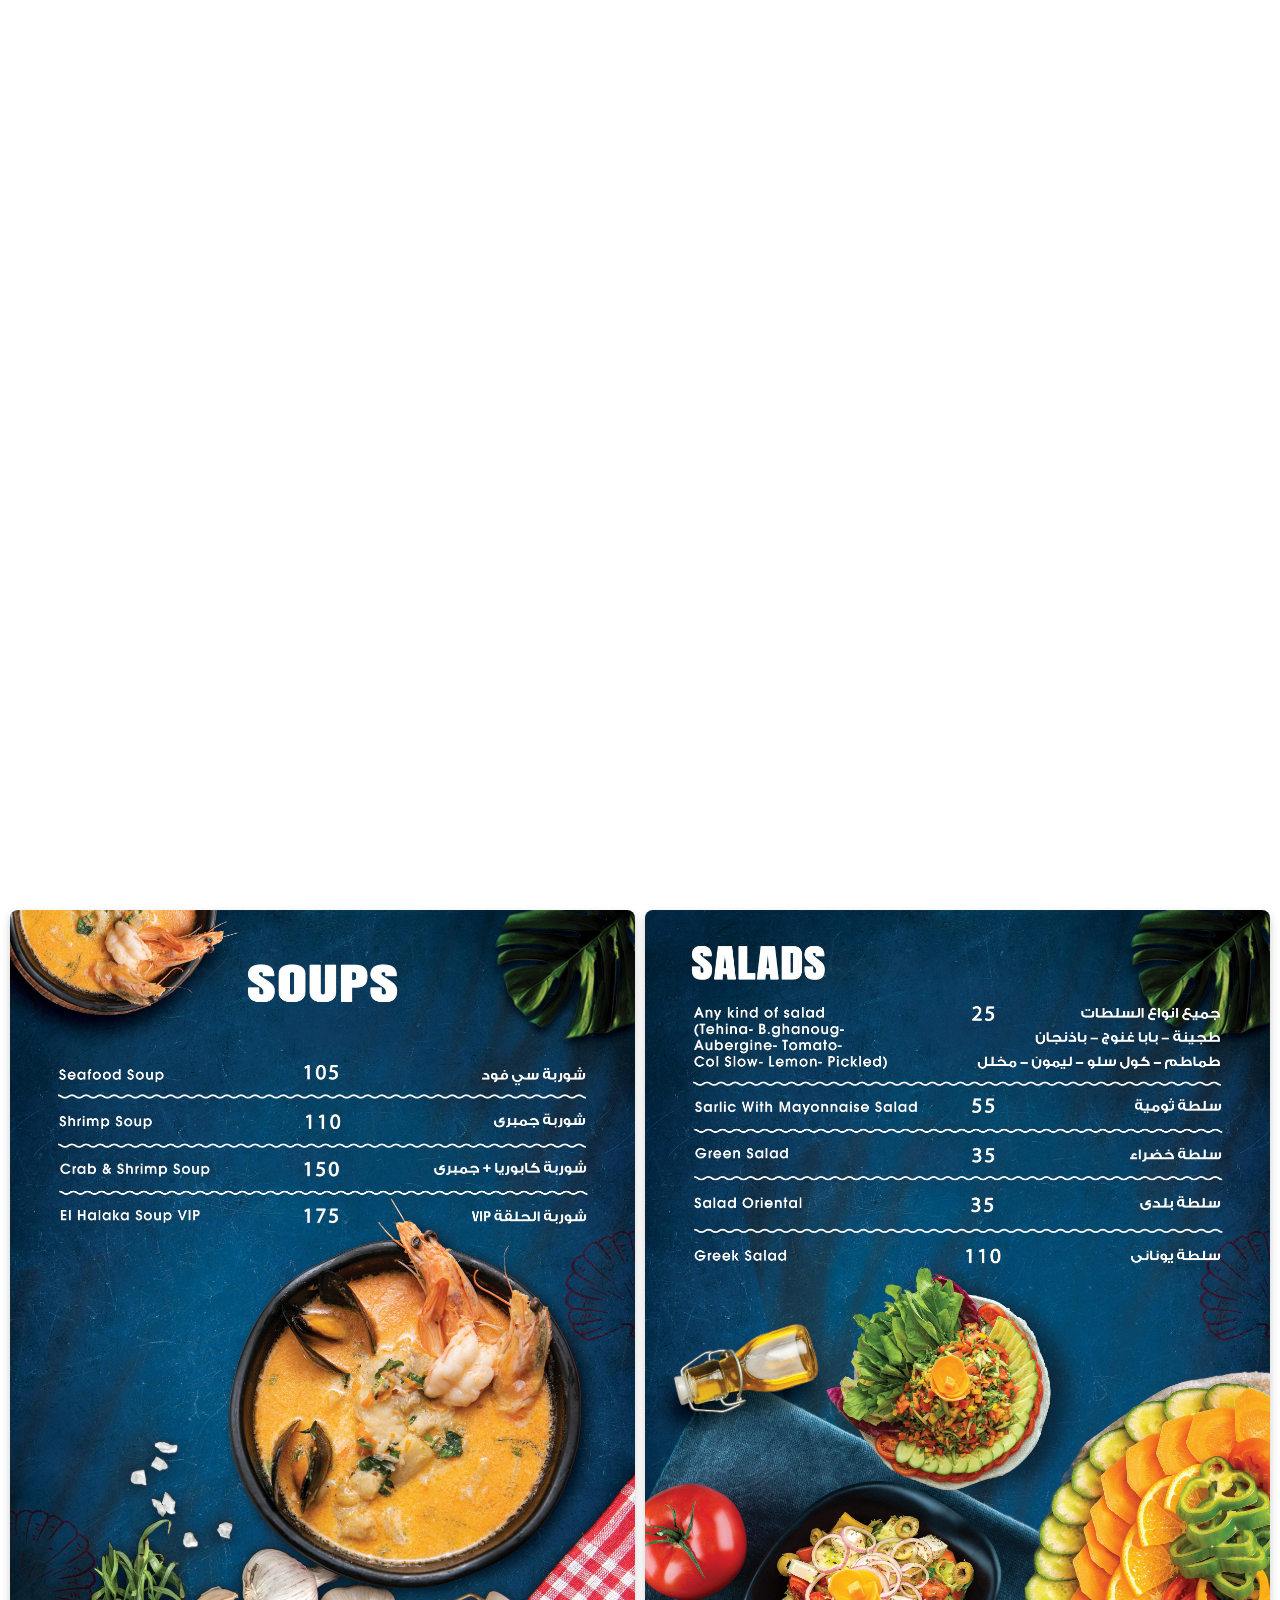
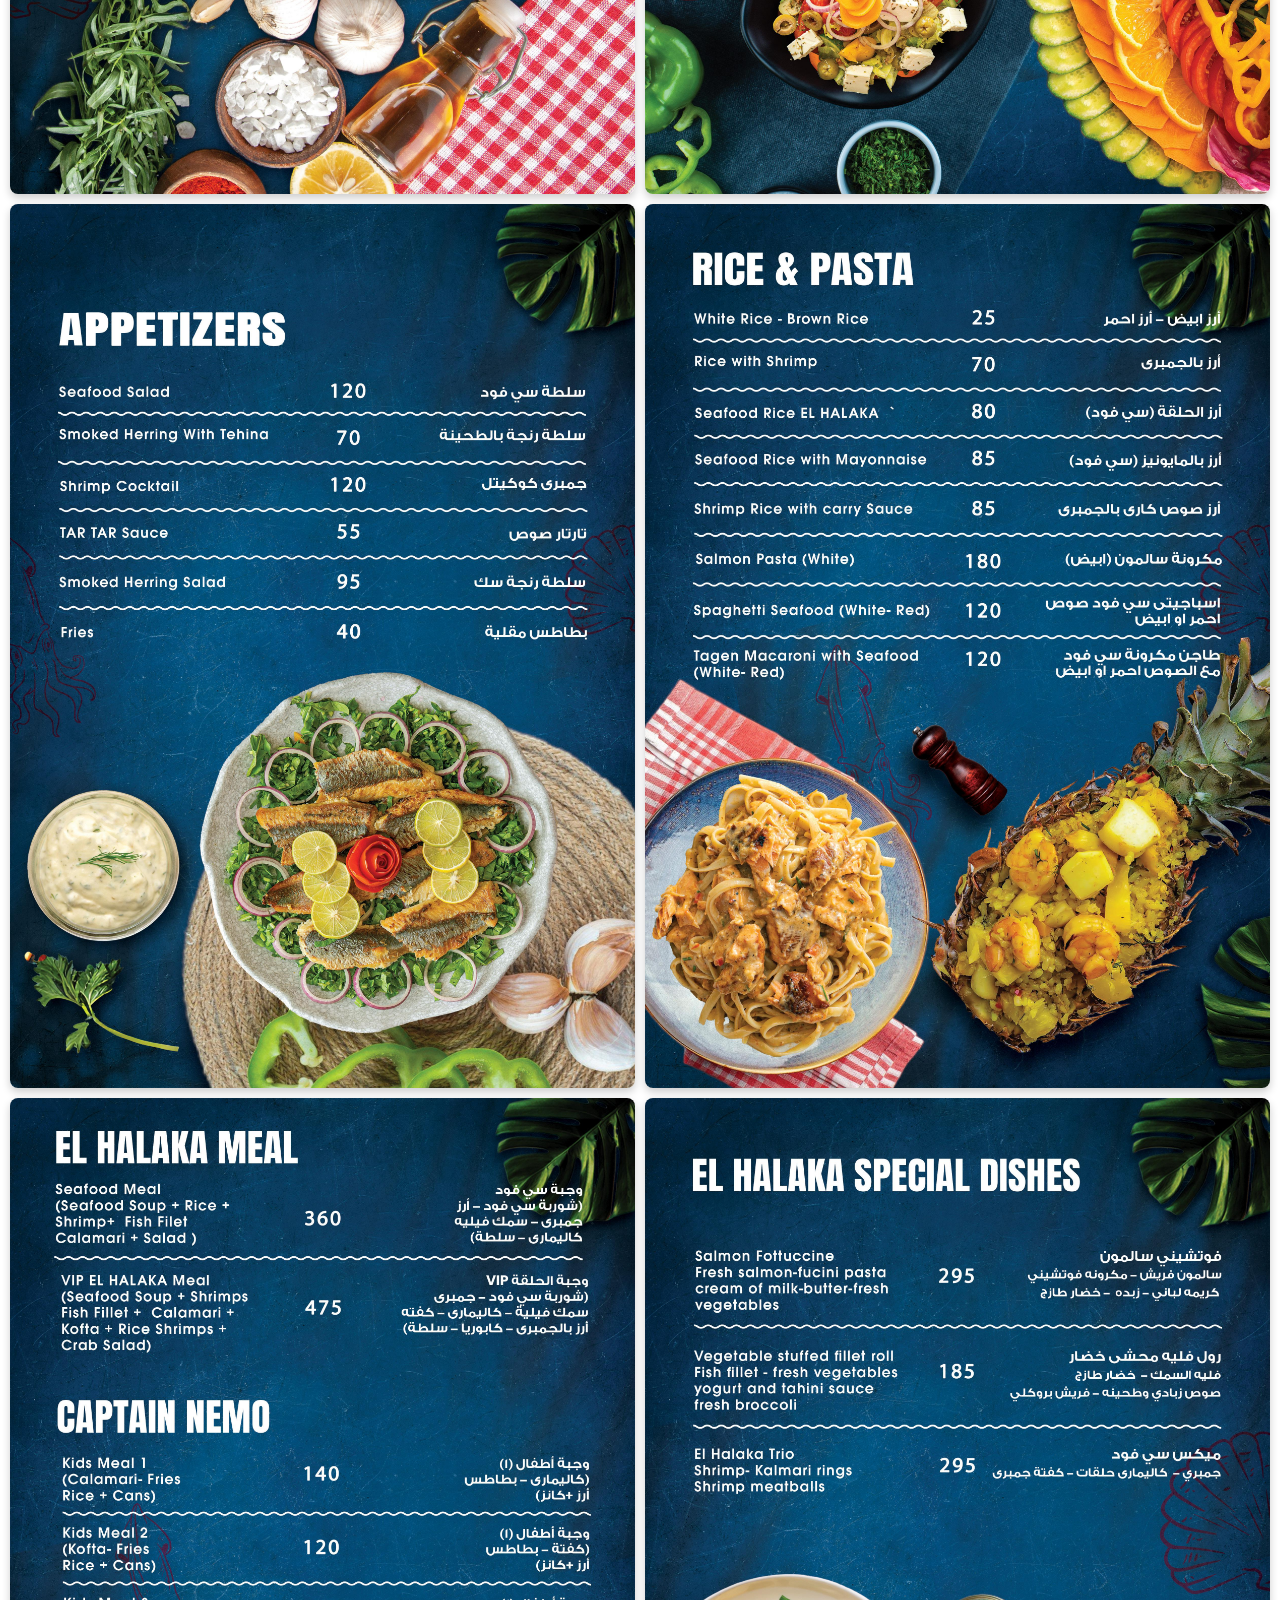
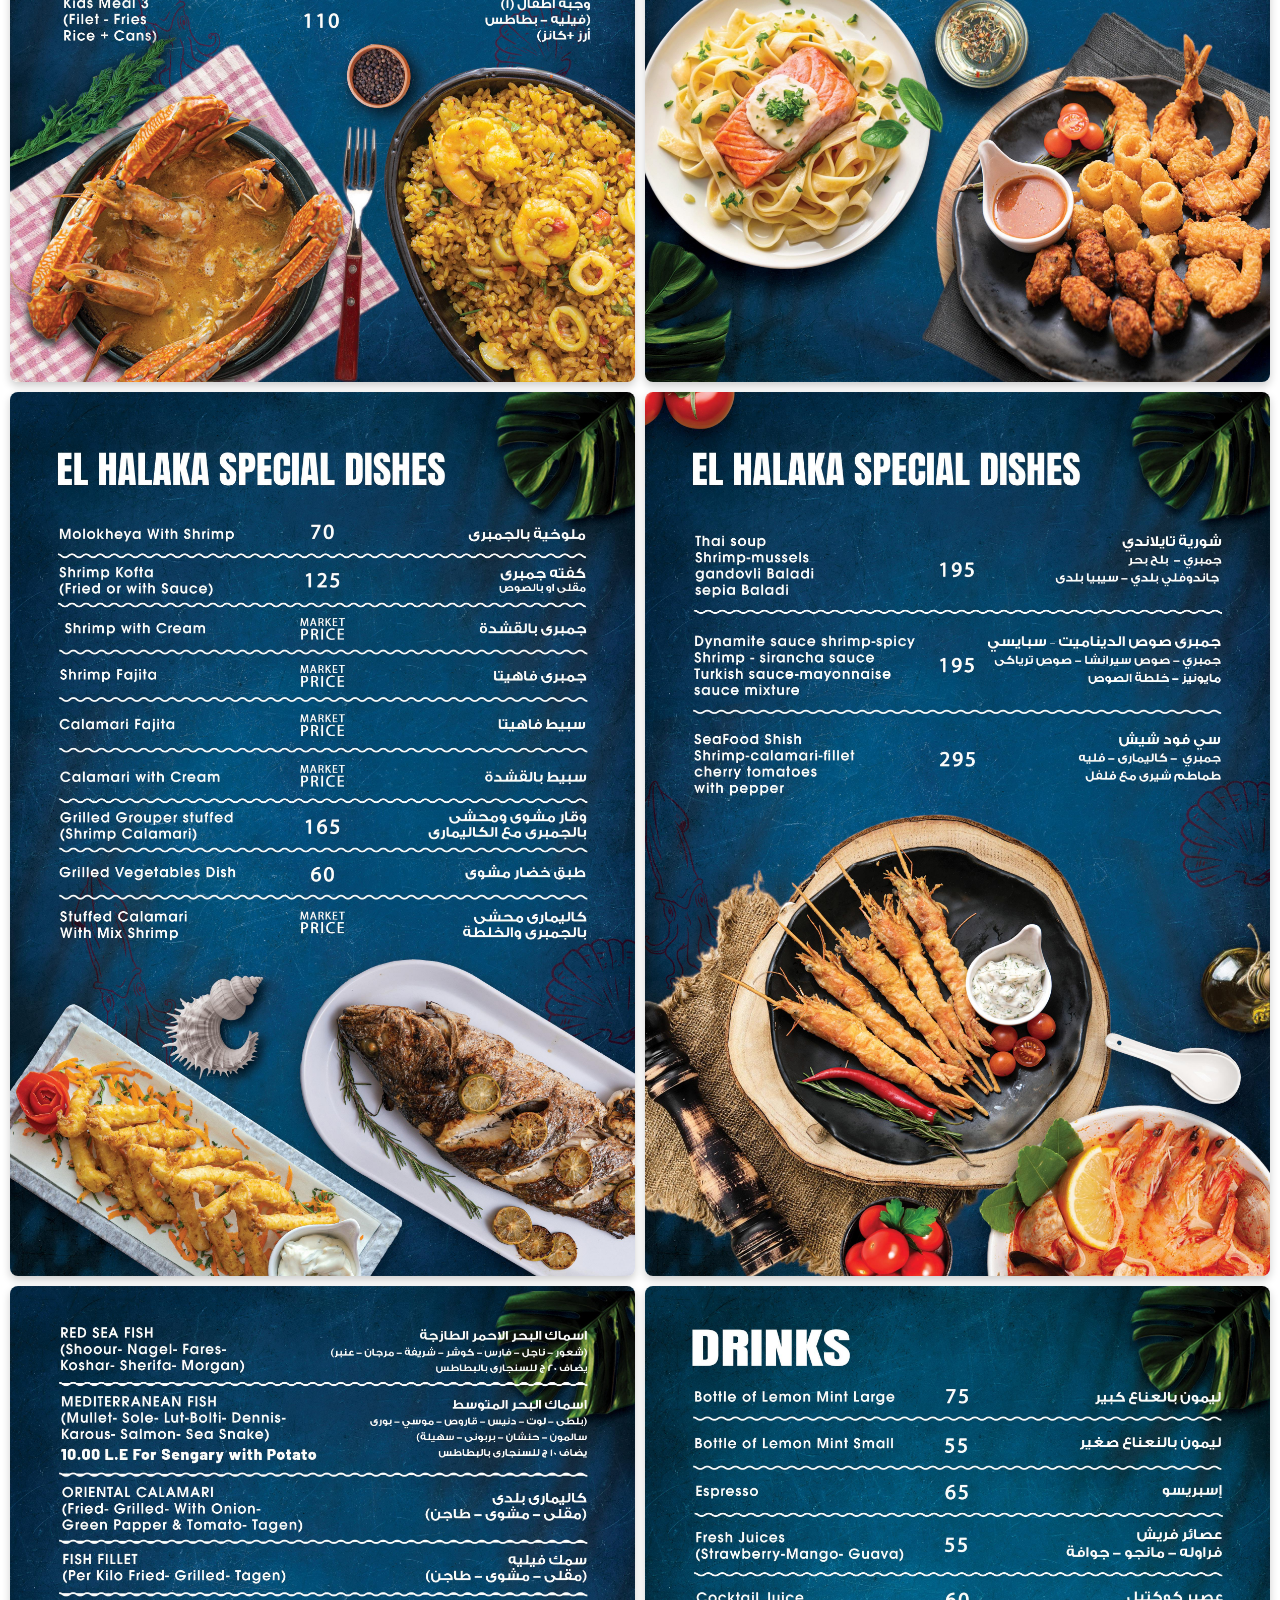
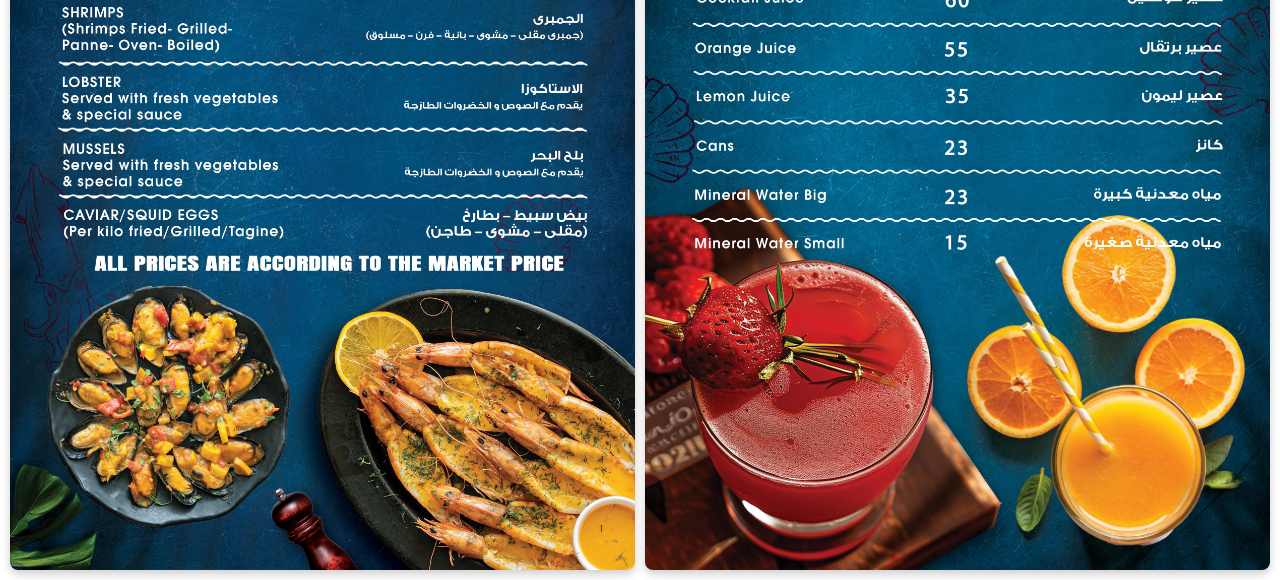
==== commit 1ee34526: "Update index.html" ====
--- a/index.html
+++ b/index.html
@@ -17,6 +17,7 @@
     </div>
 
     <div class="gallery">
+        
         <img src="static/images/image1.jpg" alt="Image 1">
         <img src="static/images/image2.jpg" alt="Image 2">
         <img src="static/images/image3.jpg" alt="Image 3">
--- a/styles.css
+++ b/styles.css
@@ -1,43 +1,105 @@
-/* styles.css */
+
 body {
     font-family: Arial, sans-serif;
-    background-color: #f4f4f4;
+    background-color: #ffffff;
     text-align: center;
     margin: 0;
     padding: 0;
 }
 
-.gallery {
+.header {
+    position: relative;
+    width: 100%;
+    height: 100vh;
     display: flex;
-    flex-direction: column;
     align-items: center;
-    margin-top: 20px;
+    justify-content: center;
+    color: white;
+    text-align: center;
 }
 
-.gallery img {
-    max-width: 80%;
-    height: auto;
-    margin-bottom: 10px;
-    border: 2px solid #ddd;
-    border-radius: 5px;
-    box-shadow: 0 2px 5px rgba(0, 0, 0, 0.1);
+.background-video {
+    position: absolute;
+    top: 0;
+    left: 0;
+    width: 100%;
+    height: 100%;
+    object-fit: cover;
+    z-index: -1;
 }
 
-/* استجابة الشاشة */
-@media (max-width: 1024px) {
+.text-container h1 {
+    font-size: 6vw;
+    font-weight: bold;
+    margin: 0;
+    color: rgb(255, 255, 0);
+    text-shadow: 0 0 15px rgba(255, 255, 0, 0.8);
+}
+
+.text-container h2 {
+    font-size: 3vw;
+    font-weight: bold;
+    margin: 10px 0;
+    color: rgb(255, 255, 255);
+}
+
+
+
+
+
+.gallery {
+    display: grid;
+    grid-template-columns: repeat(2, minmax(400px, 1fr)); 
+    gap: 10px;
+    padding: 10px;
+    justify-items: center;
+}
+
+
+.gallery img {
+    width: 100%; 
+    max-width: 500px; 
+    height: auto; 
+    max-height: 400px; 
+    object-fit: contain;
+    border-radius: 8px;
+    box-shadow: 0 4px 8px rgba(0, 0, 0, 0.2);
+    transition: transform 0.3s ease;
+}
+
+/* تكبير الصور قليلاً عند التمرير */
+.gallery img:hover {
+    transform: scale(1.05);
+}
+
+/* تحسين العرض على الشاشات الكبيرة */
+@media (min-width: 1200px) {
     .gallery img {
-        max-width: 90%;
+        max-width: 1000px; 
+        max-height: 1100px;
     }
 }
 
-@media (max-width: 768px) {
+/* تحسين العرض على الشاشات المتوسطة (تابلت) */
+@media (max-width: 1024px) {
+    .gallery {
+        grid-template-columns: repeat(2, 1fr); 
+    }
+
     .gallery img {
-        max-width: 95%;
+        max-width: 450px;
+        max-height: 350px;
     }
 }
 
-@media (max-width: 480px) {
+/* تحسين العرض على الهواتف */
+@media (max-width: 768px) {
+    .gallery {
+        grid-template-columns: repeat(1, 1fr);
+    }
+
     .gallery img {
-        max-width: 100%;
+        max-width: 100%; 
+        max-height: 300px;
     }
 }
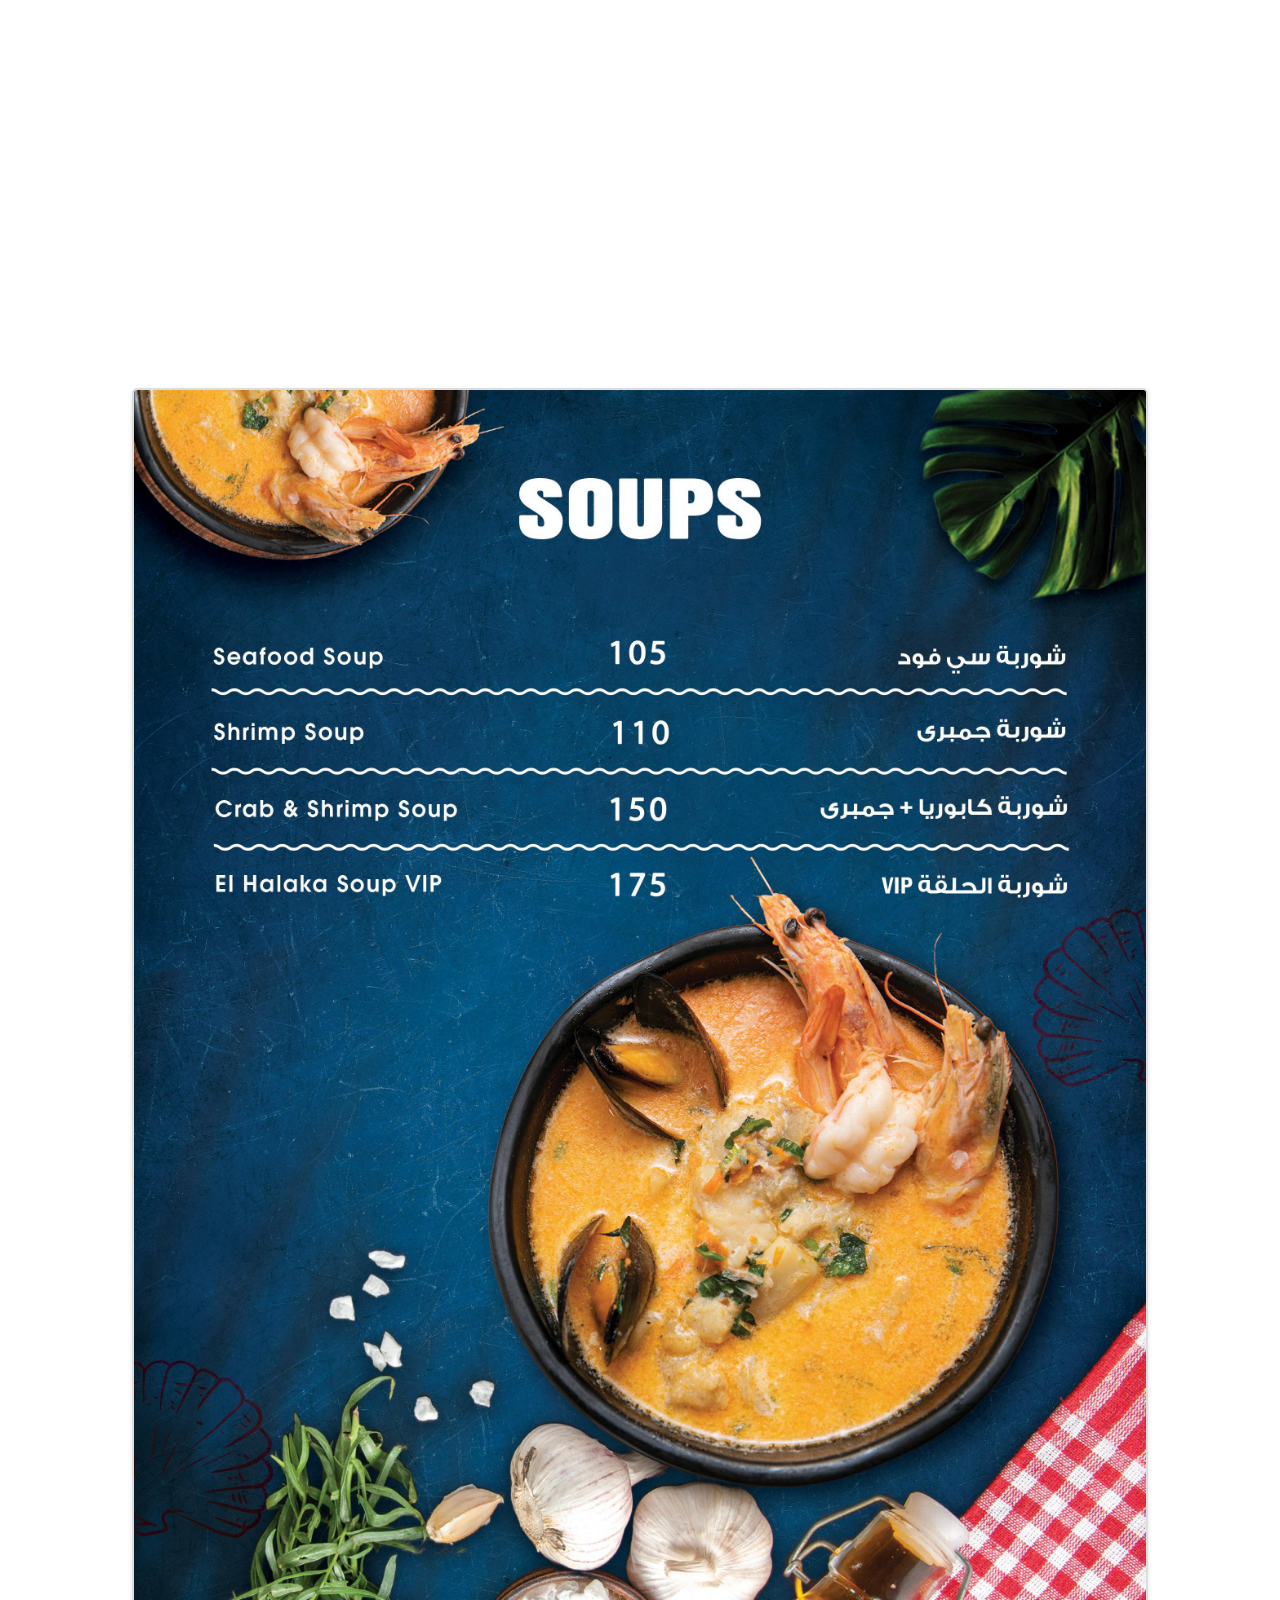
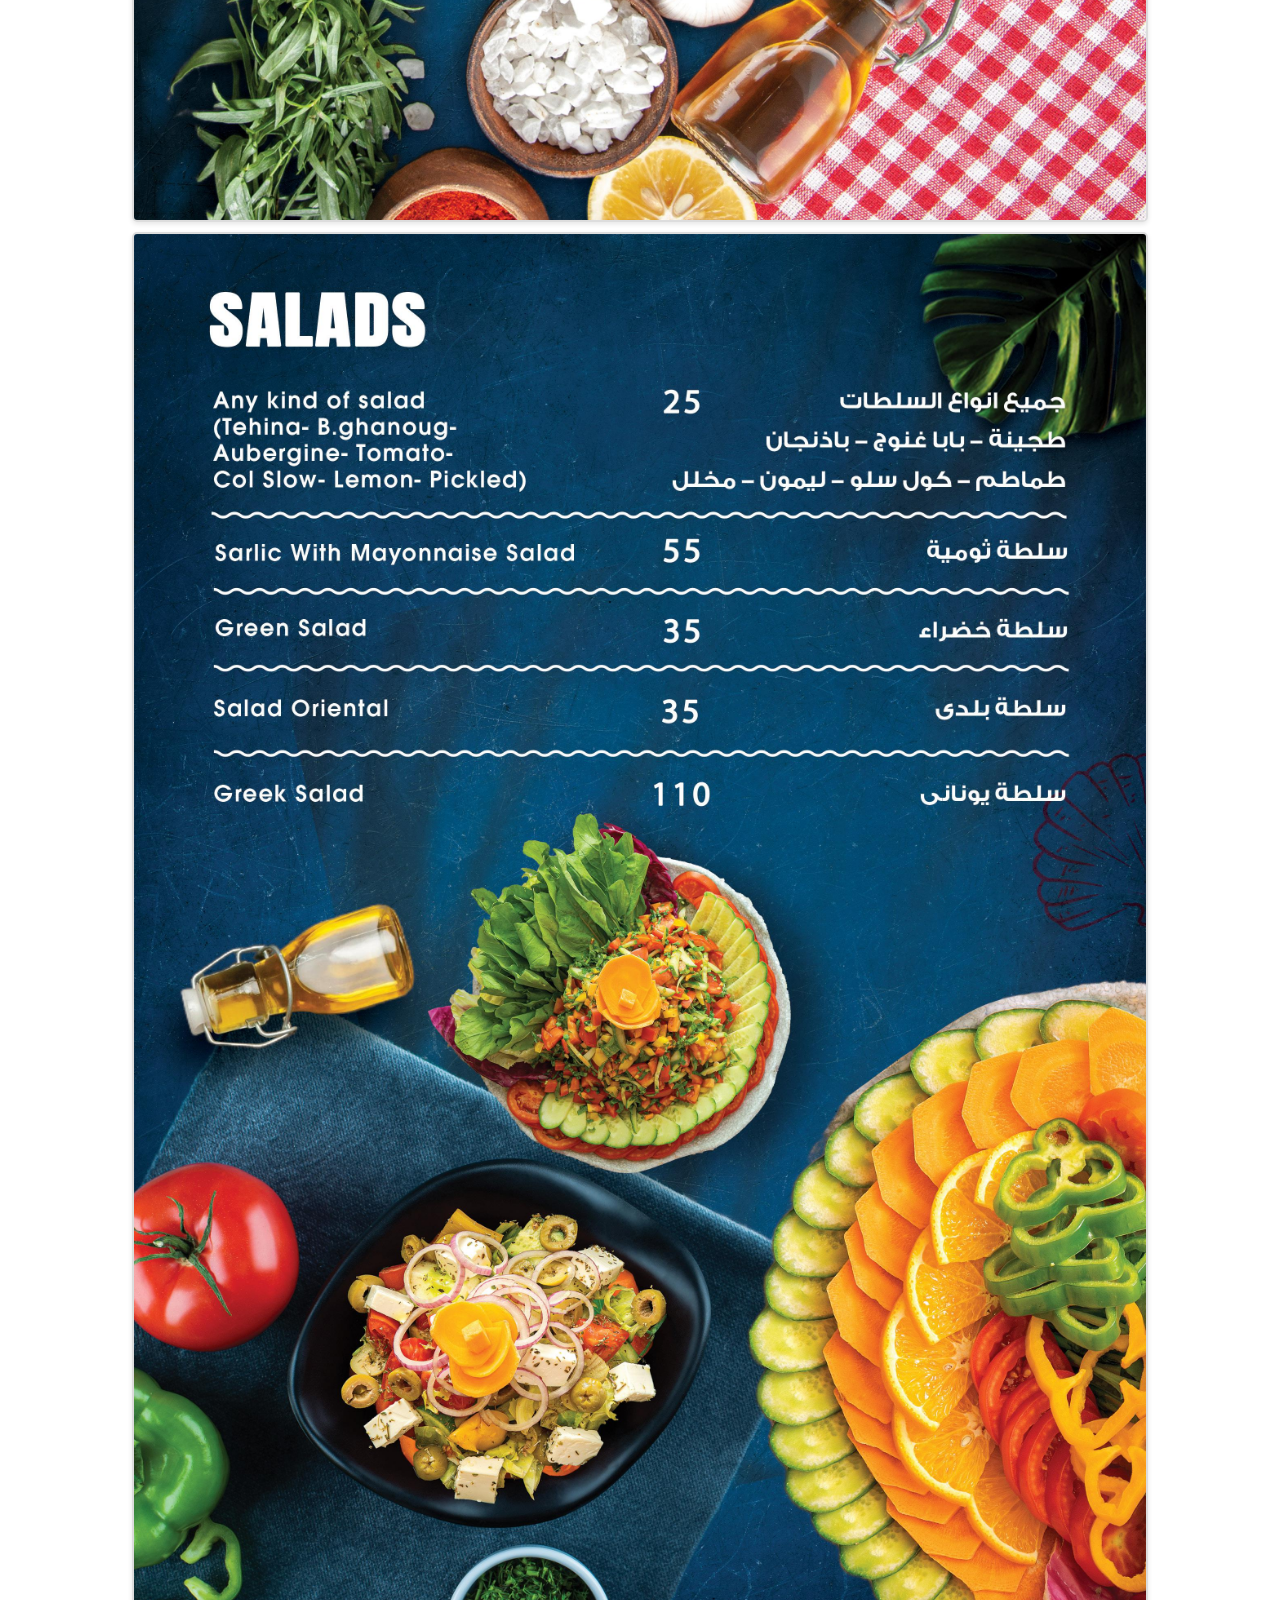
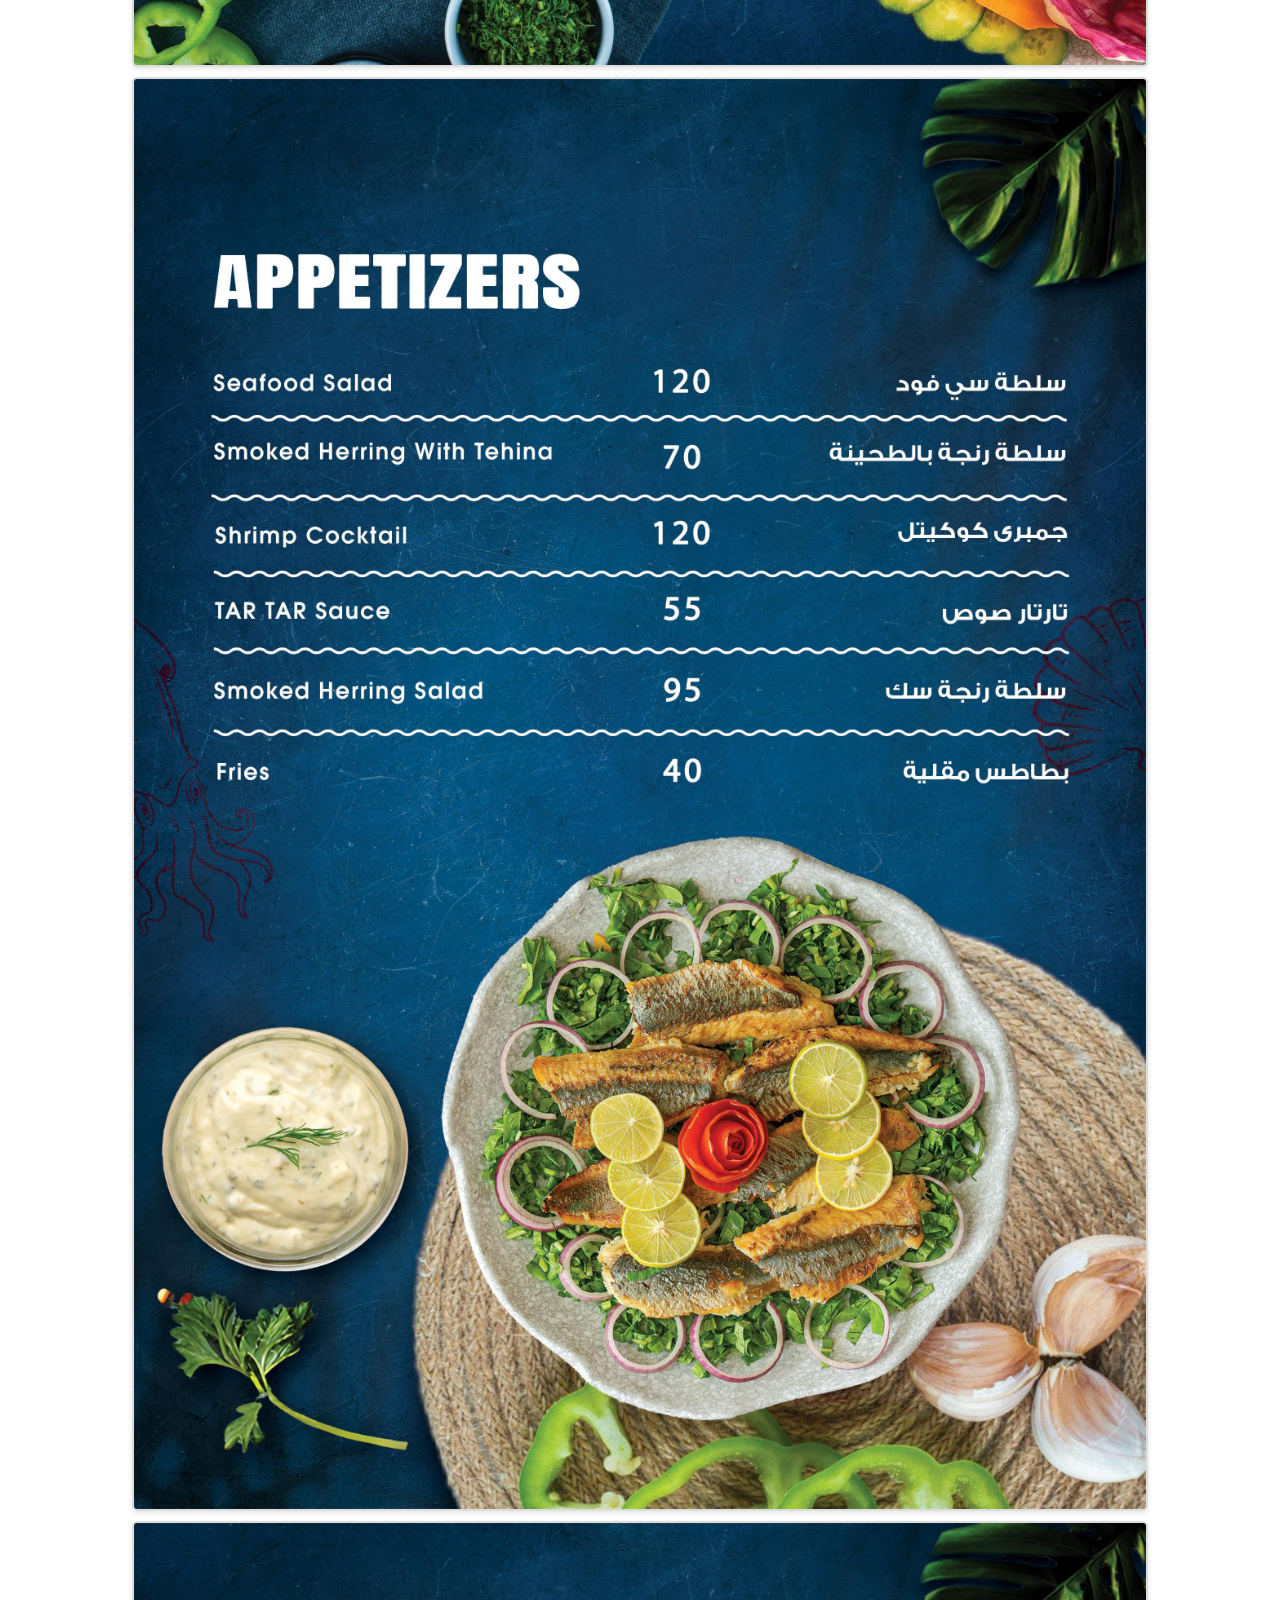
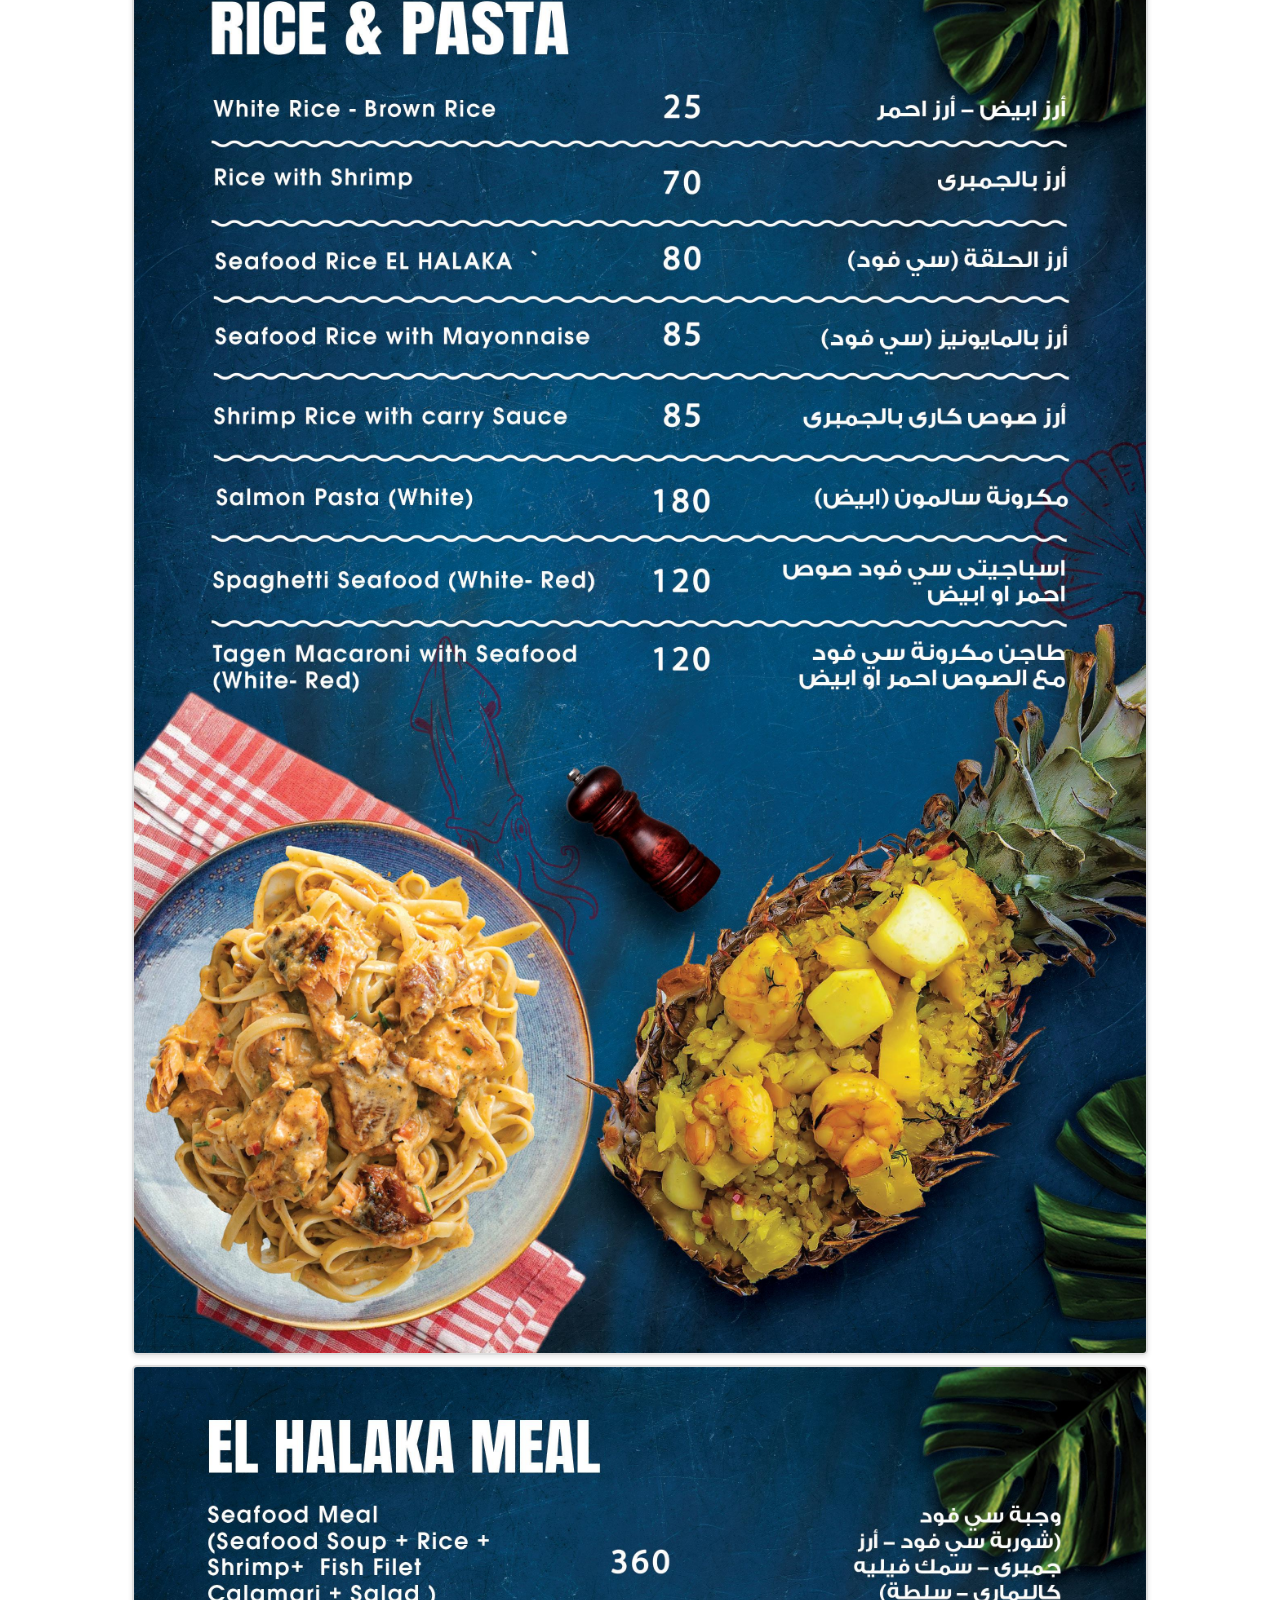
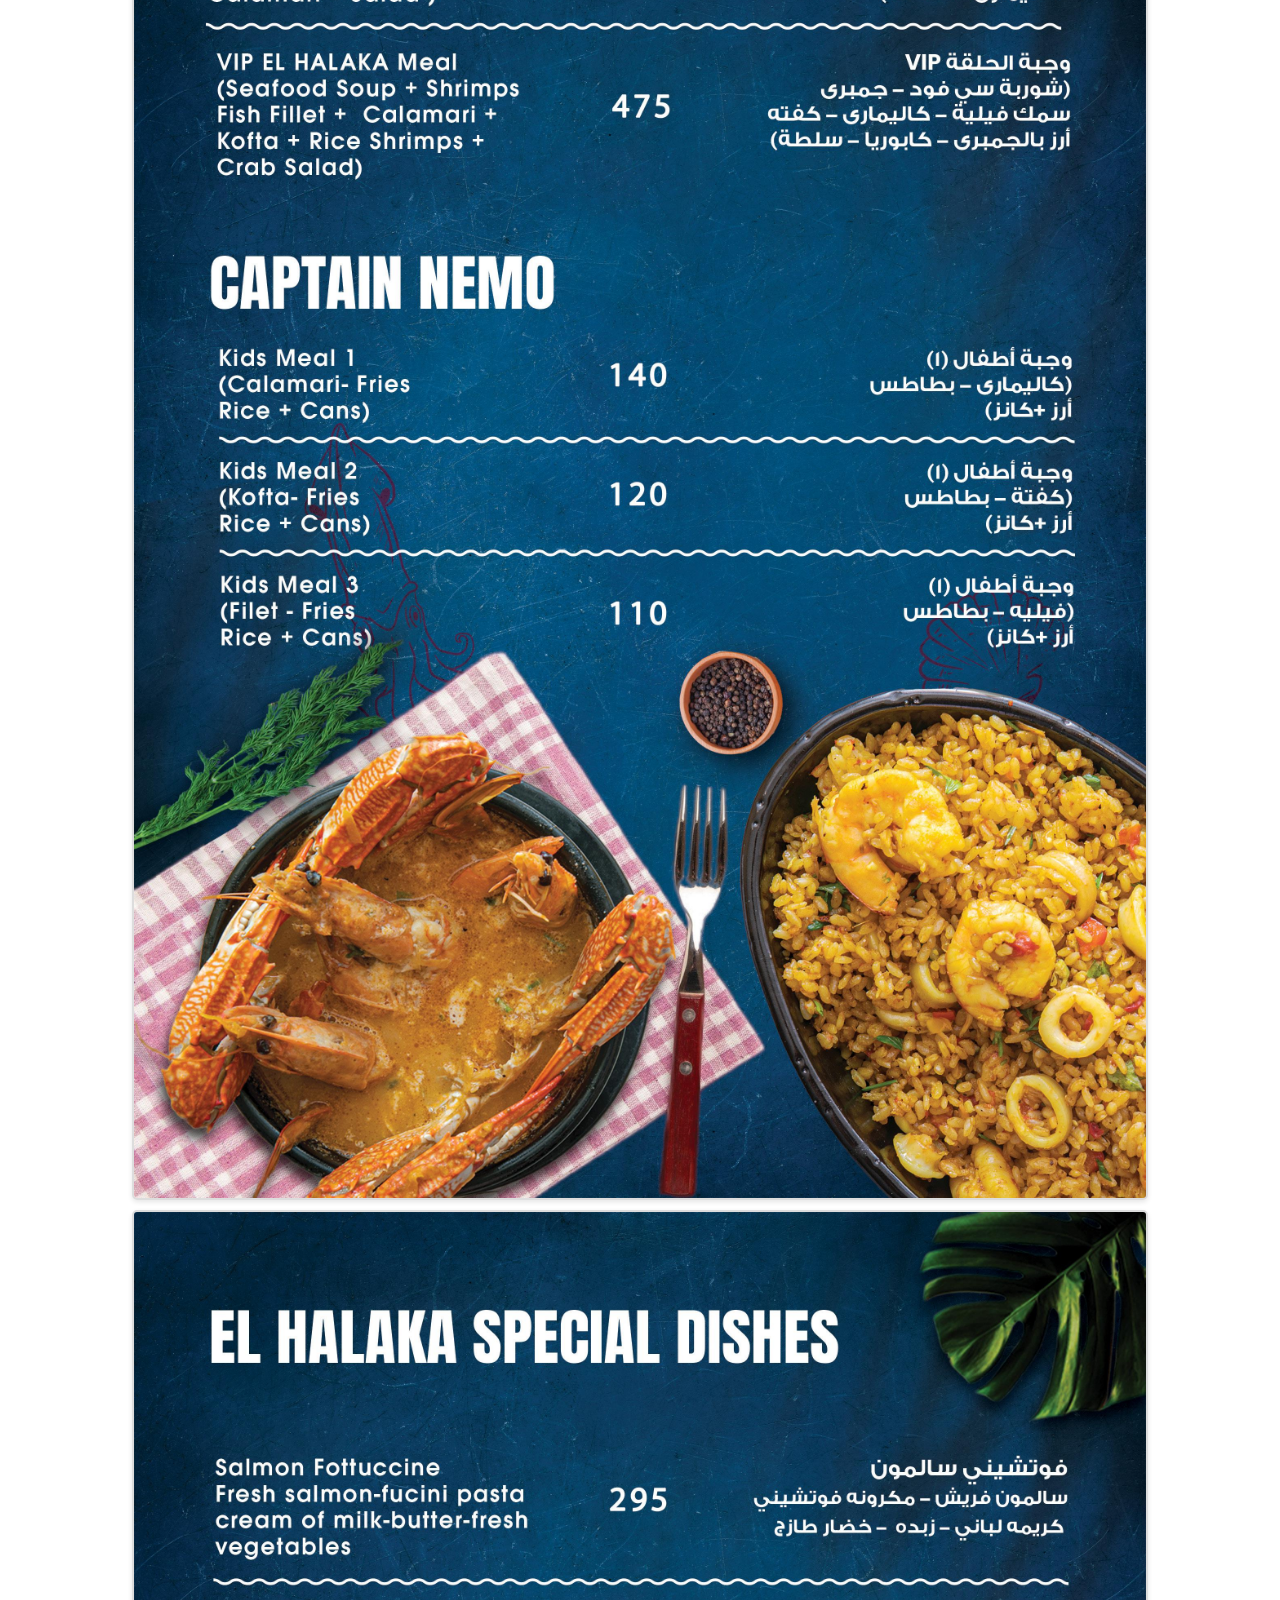
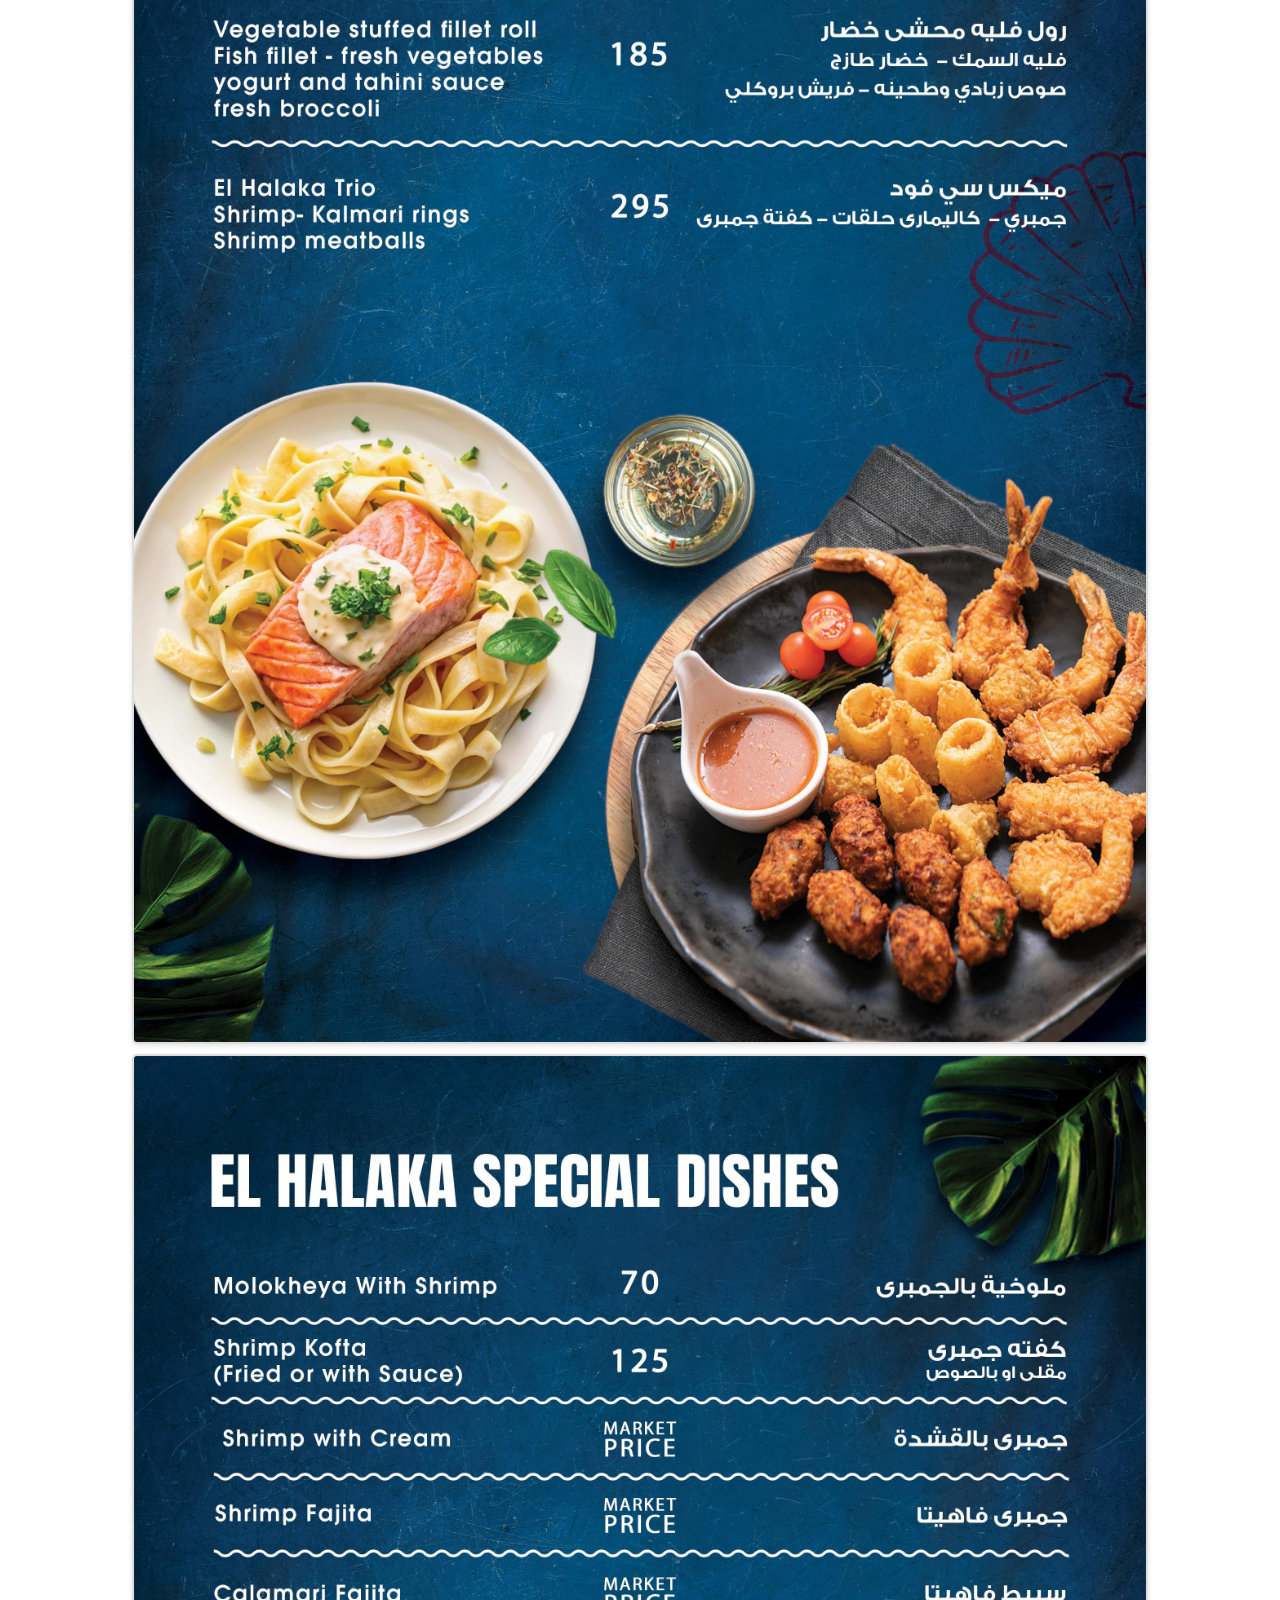
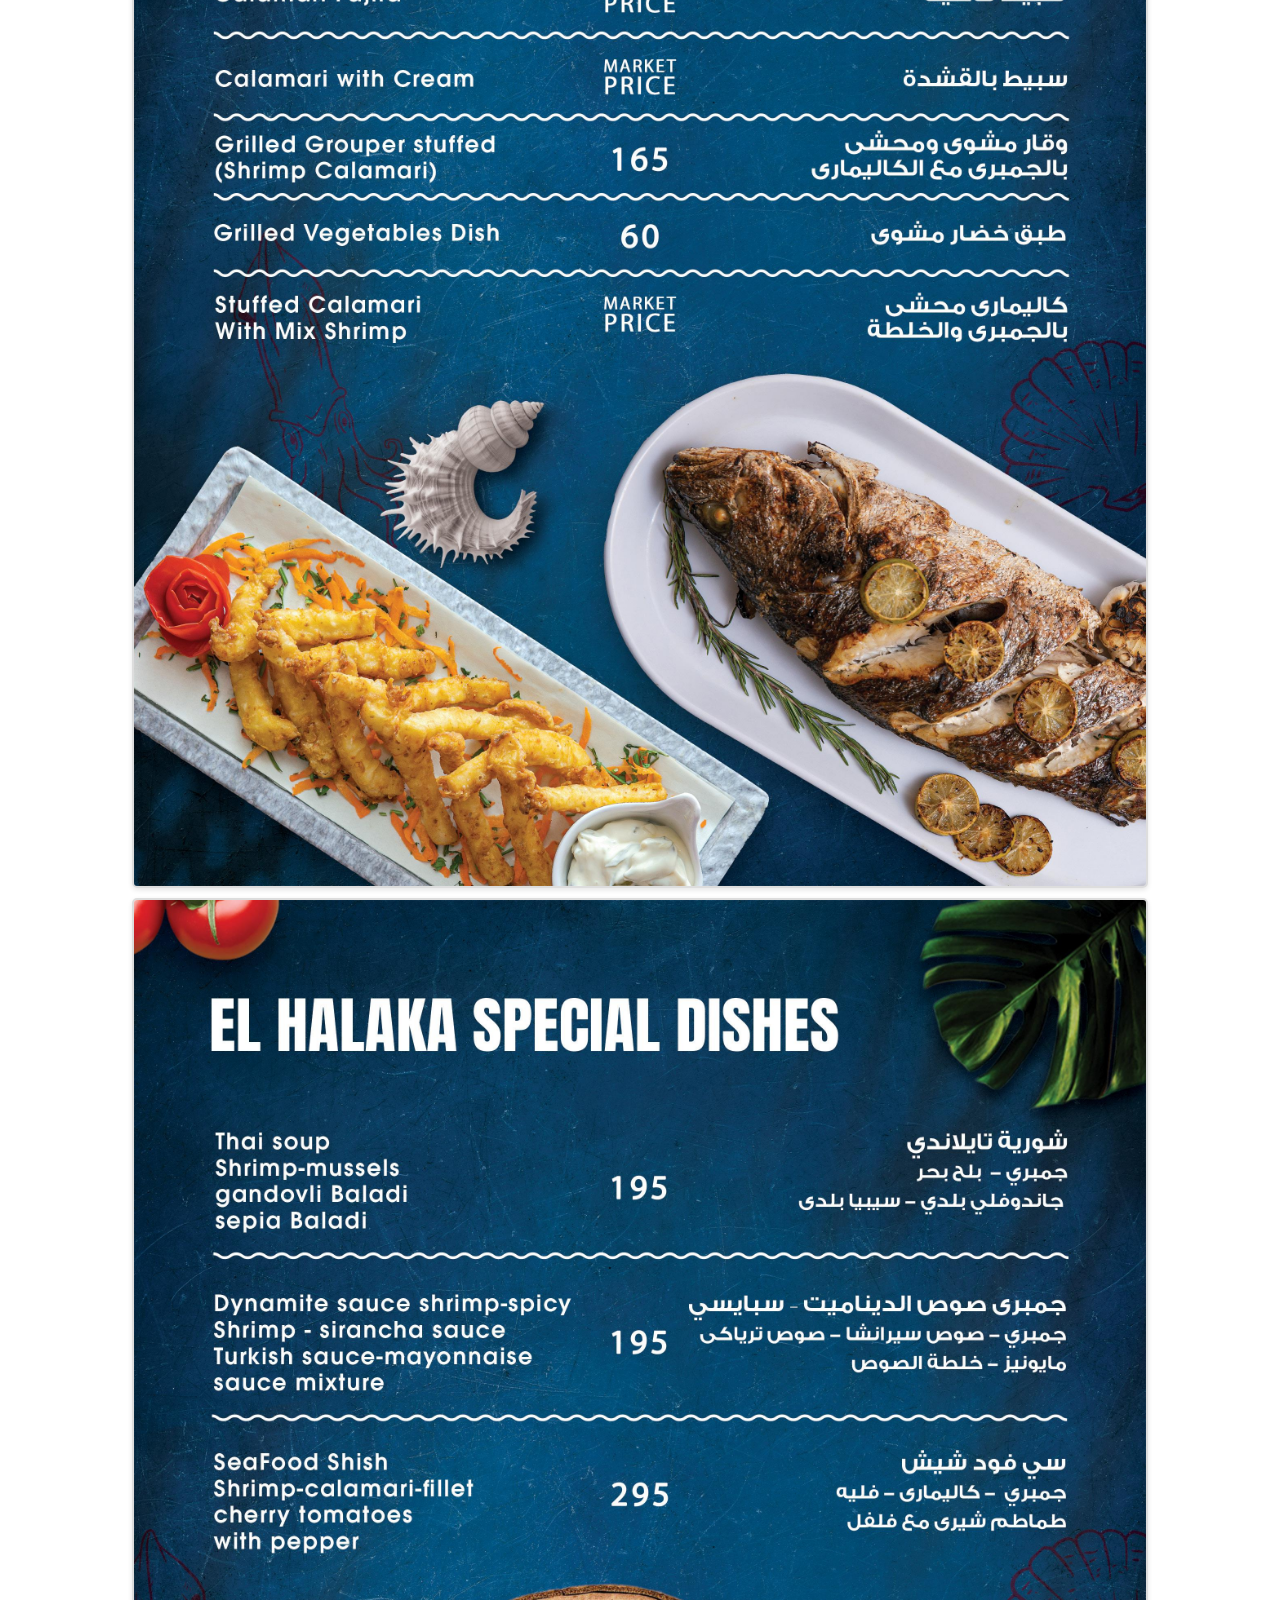
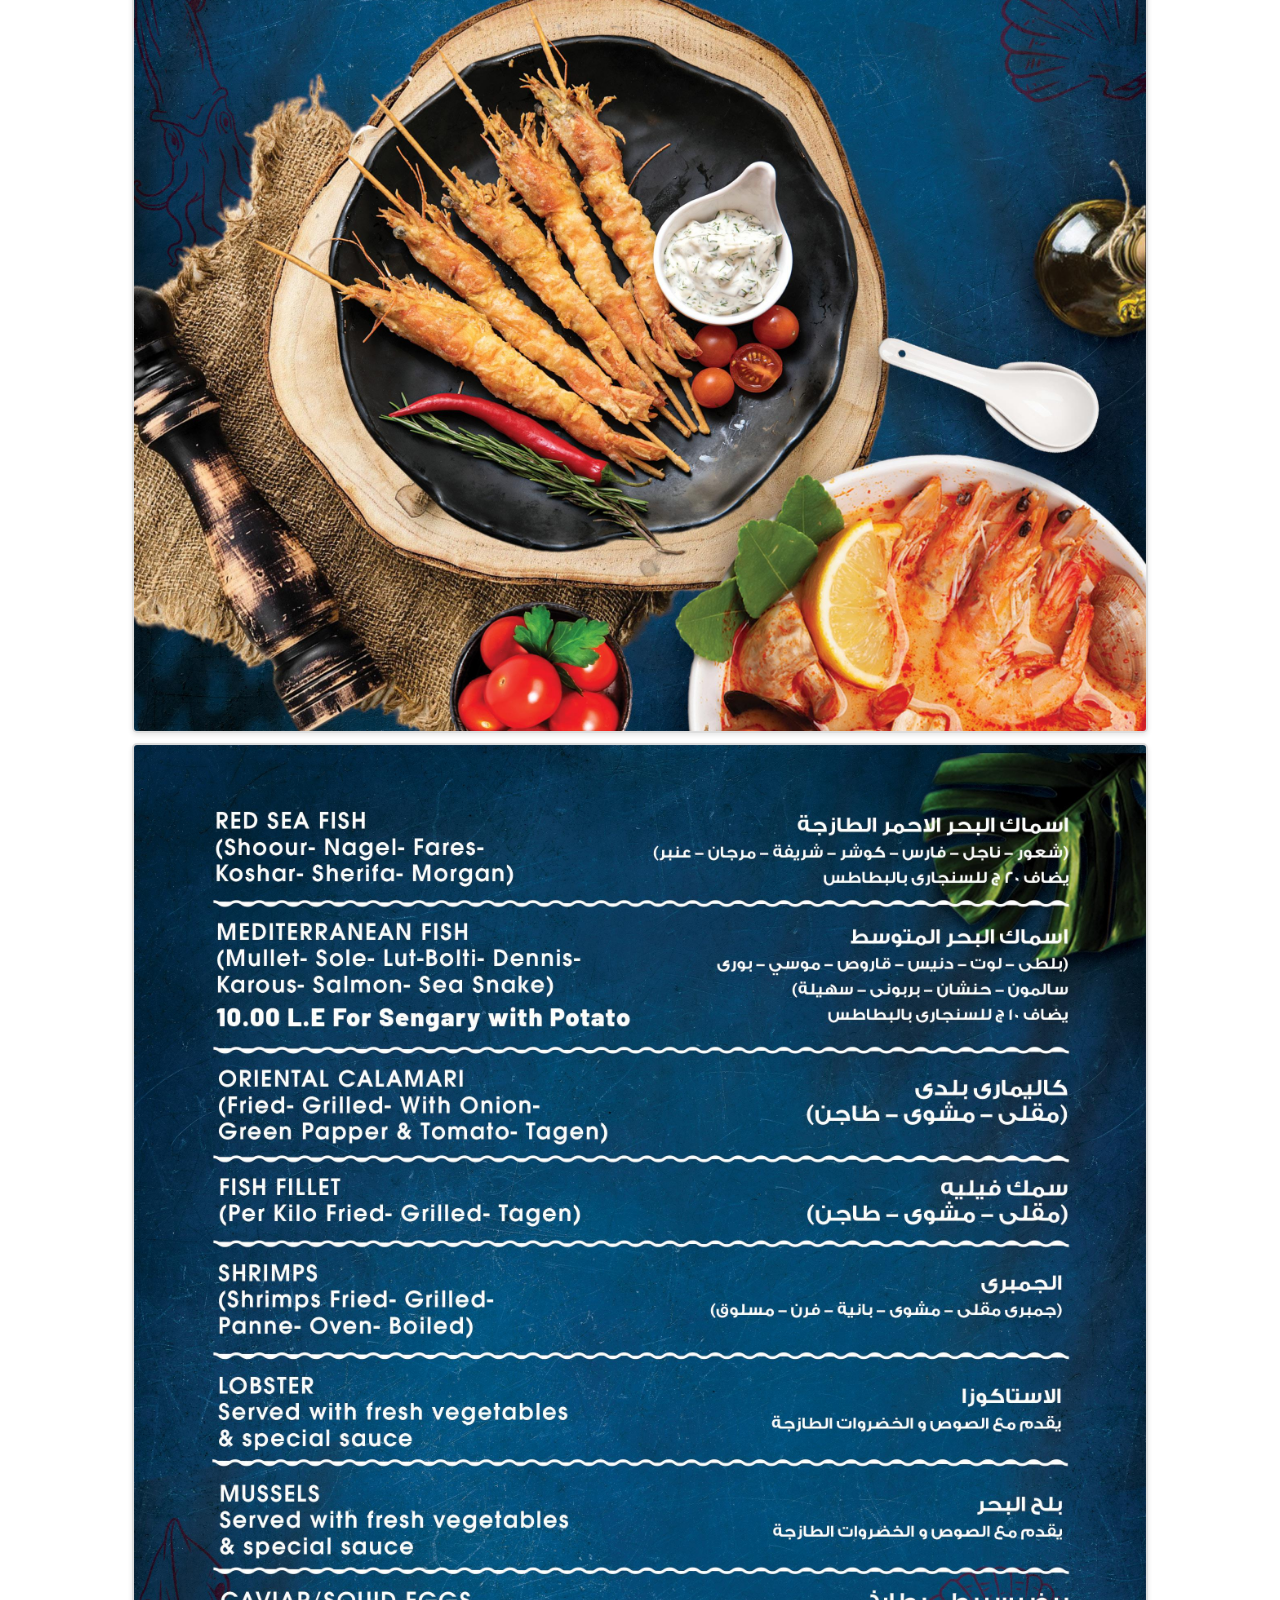
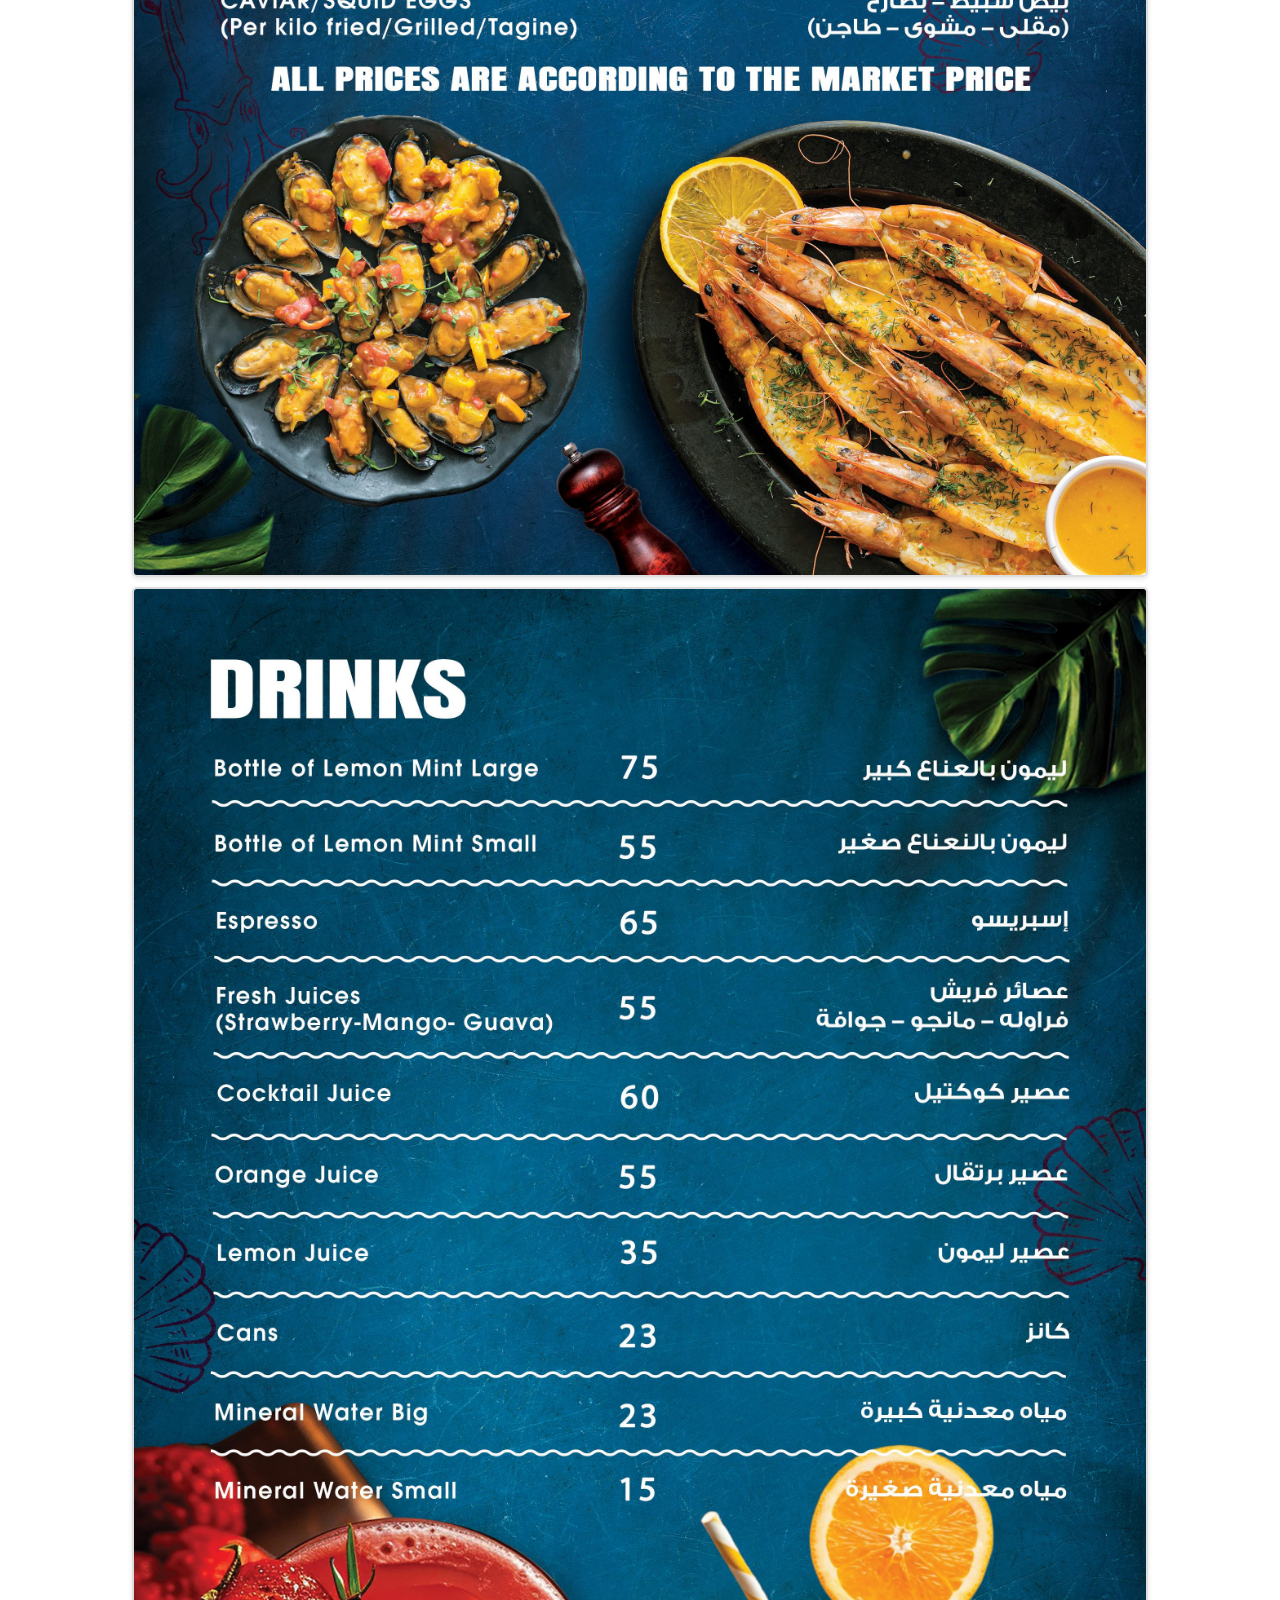
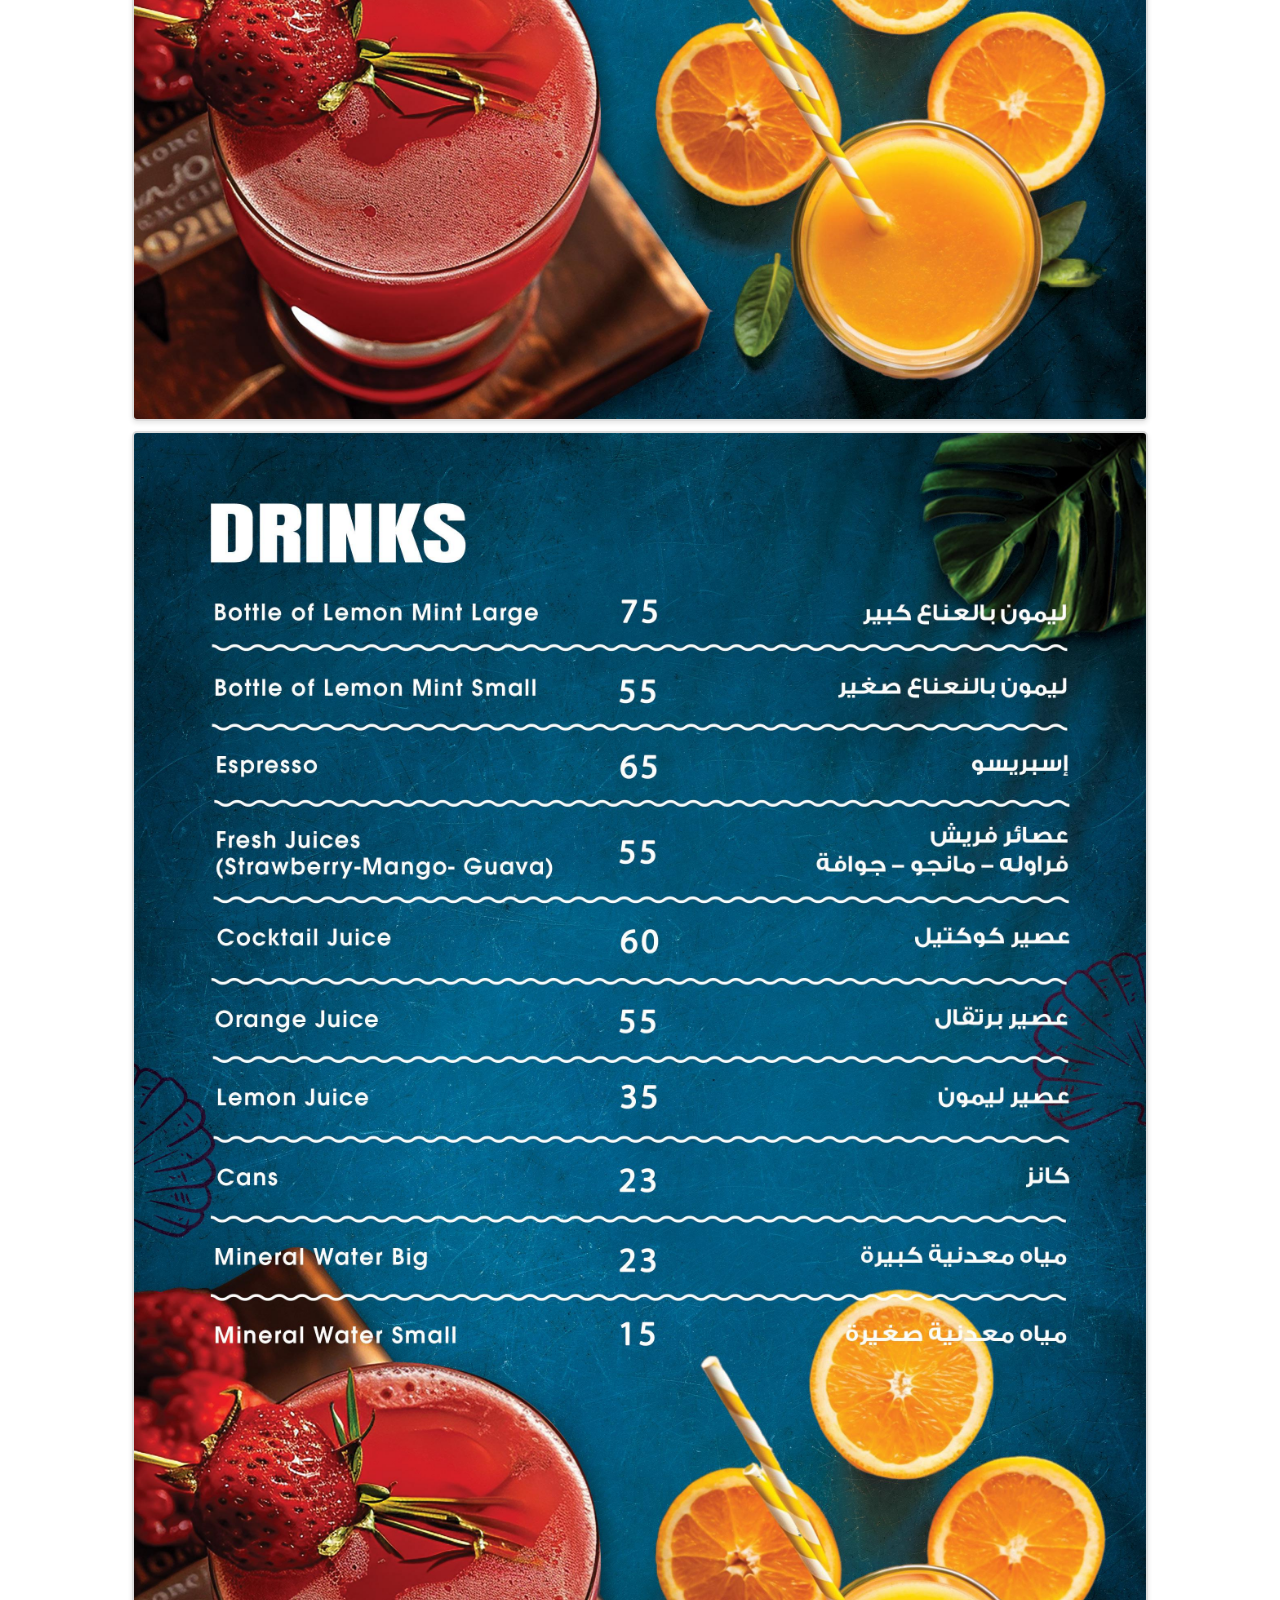
==== commit 7c6ea365: "Update index.html" ====
--- a/index.html
+++ b/index.html
@@ -28,6 +28,7 @@
         <img src="static/images/image8.jpg" alt="Image 8">
         <img src="static/images/image9.jpg" alt="Image 9">
         <img src="static/images/image10.jpg" alt="Image 10">
+         <img src="static/images/image10.jpg" alt="Image 11">
     </div>
 
 </body>
--- a/styles.css
+++ b/styles.css
@@ -1,105 +1,61 @@
-
-body {
-    font-family: Arial, sans-serif;
-    background-color: #ffffff;
-    text-align: center;
-    margin: 0;
-    padding: 0;
-}
-
+/* تحسين تنسيق الفيديو ليملأ الشاشة */
 .header {
     position: relative;
     width: 100%;
-    height: 100vh;
-    display: flex;
-    align-items: center;
-    justify-content: center;
-    color: white;
-    text-align: center;
+    height: 40vh; /* يجعل الفيديو يغطي كامل الشاشة */
+    overflow: hidden;
 }
 
 .background-video {
     position: absolute;
     top: 0;
-    left: 0;
+    left: 50%;
+    transform: translateX(-50%);
     width: 100%;
     height: 100%;
-    object-fit: cover;
-    z-index: -1;
+    object-fit: cover; /* يجعل الفيديو يغطي المساحة بأكملها */
+    z-index: -1; /* يجعل الفيديو في الخلف */
 }
 
-.text-container h1 {
-    font-size: 6vw;
-    font-weight: bold;
-    margin: 0;
-    color: rgb(255, 255, 0);
-    text-shadow: 0 0 15px rgba(255, 255, 0, 0.8);
-}
-
-.text-container h2 {
-    font-size: 3vw;
-    font-weight: bold;
-    margin: 10px 0;
-    color: rgb(255, 255, 255);
-}
-
-
-
-
-
-.gallery {
-    display: grid;
-    grid-template-columns: repeat(2, minmax(400px, 1fr)); 
-    gap: 10px;
-    padding: 10px;
-    justify-items: center;
-}
-
-
-.gallery img {
-    width: 100%; 
-    max-width: 500px; 
-    height: auto; 
-    max-height: 400px; 
-    object-fit: contain;
-    border-radius: 8px;
-    box-shadow: 0 4px 8px rgba(0, 0, 0, 0.2);
-    transition: transform 0.3s ease;
-}
-
-/* تكبير الصور قليلاً عند التمرير */
-.gallery img:hover {
-    transform: scale(1.05);
-}
-
-/* تحسين العرض على الشاشات الكبيرة */
-@media (min-width: 1200px) {
-    .gallery img {
-        max-width: 1000px; 
-        max-height: 1100px;
+/* تحسين عرض الفيديو على الشاشات الصغيرة */
+@media (max-width: 768px) {
+    .background-video {
+        object-fit: contain; /* يجعل الفيديو يظهر كاملاً في شاشة الهاتف */
     }
 }
 
-/* تحسين العرض على الشاشات المتوسطة (تابلت) */
+/* باقي التنسيق كما هو */
+.gallery {
+    display: flex;
+    flex-direction: column;
+    align-items: center;
+    margin-top: 20px;
+}
+
+.gallery img {
+    max-width: 80%;
+    height: auto;
+    margin-bottom: 10px;
+    border: 2px solid #ddd;
+    border-radius: 5px;
+    box-shadow: 0 2px 5px rgba(0, 0, 0, 0.1);
+}
+
+/* استجابة الشاشة */
 @media (max-width: 1024px) {
-    .gallery {
-        grid-template-columns: repeat(2, 1fr); 
-    }
-
     .gallery img {
-        max-width: 450px;
-        max-height: 350px;
+        max-width: 90%;
     }
 }
 
-/* تحسين العرض على الهواتف */
 @media (max-width: 768px) {
-    .gallery {
-        grid-template-columns: repeat(1, 1fr);
-    }
-
     .gallery img {
-        max-width: 100%; 
-        max-height: 300px;
+        max-width: 95%;
     }
 }
+
+@media (max-width: 480px) {
+    .gallery img {
+        max-width: 100%;
+    }
+}
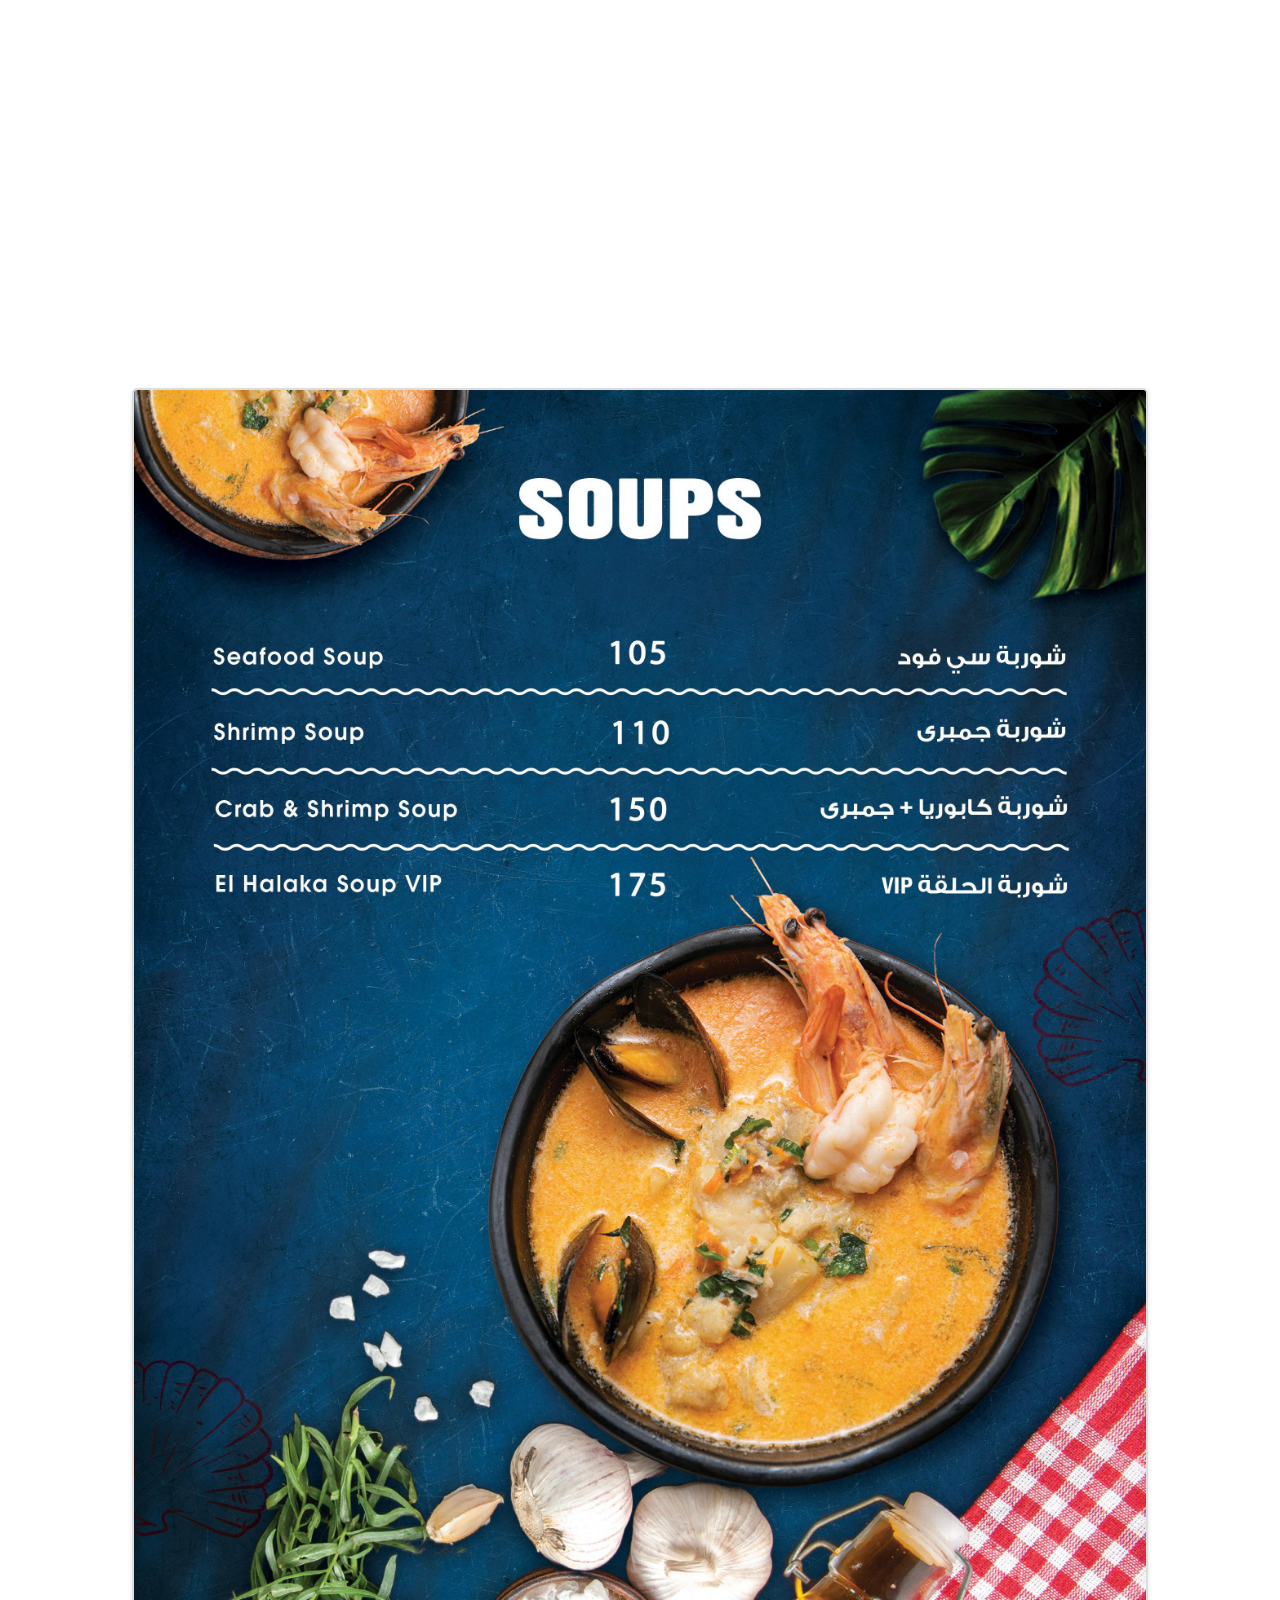
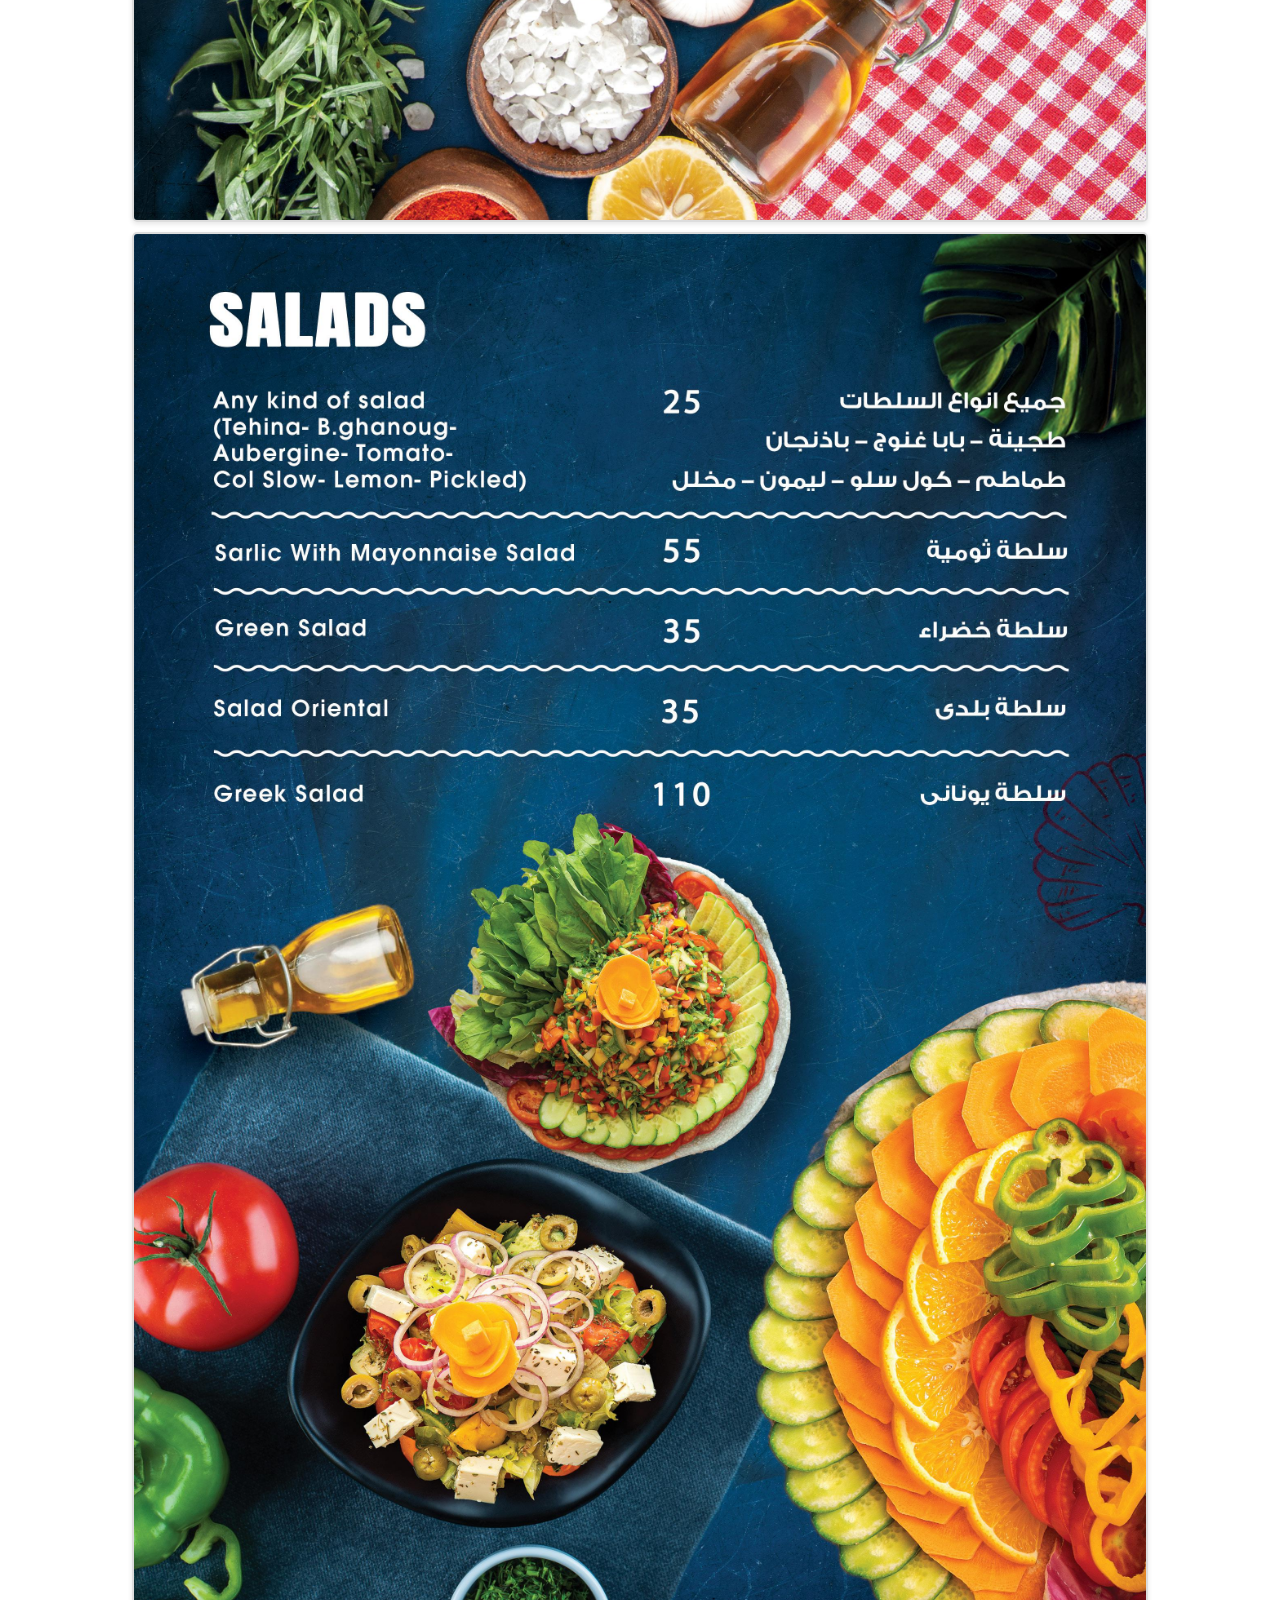
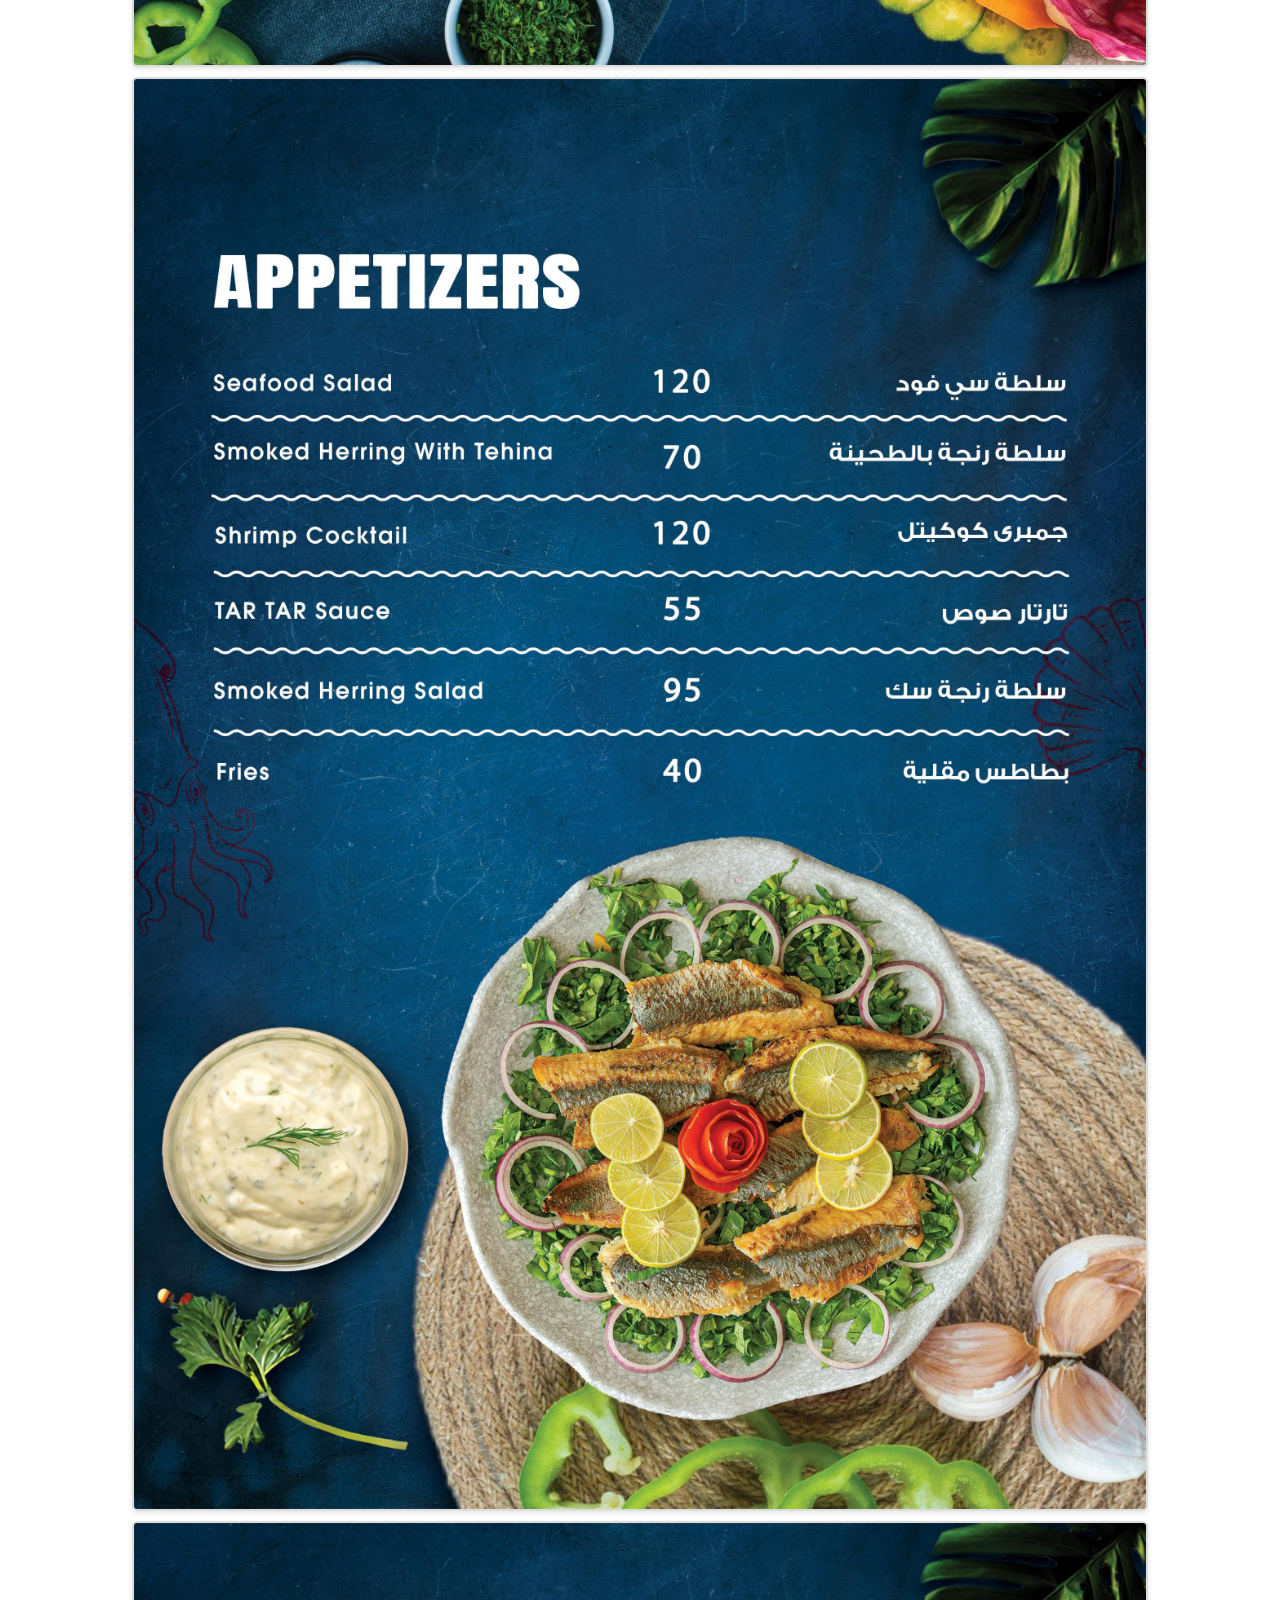
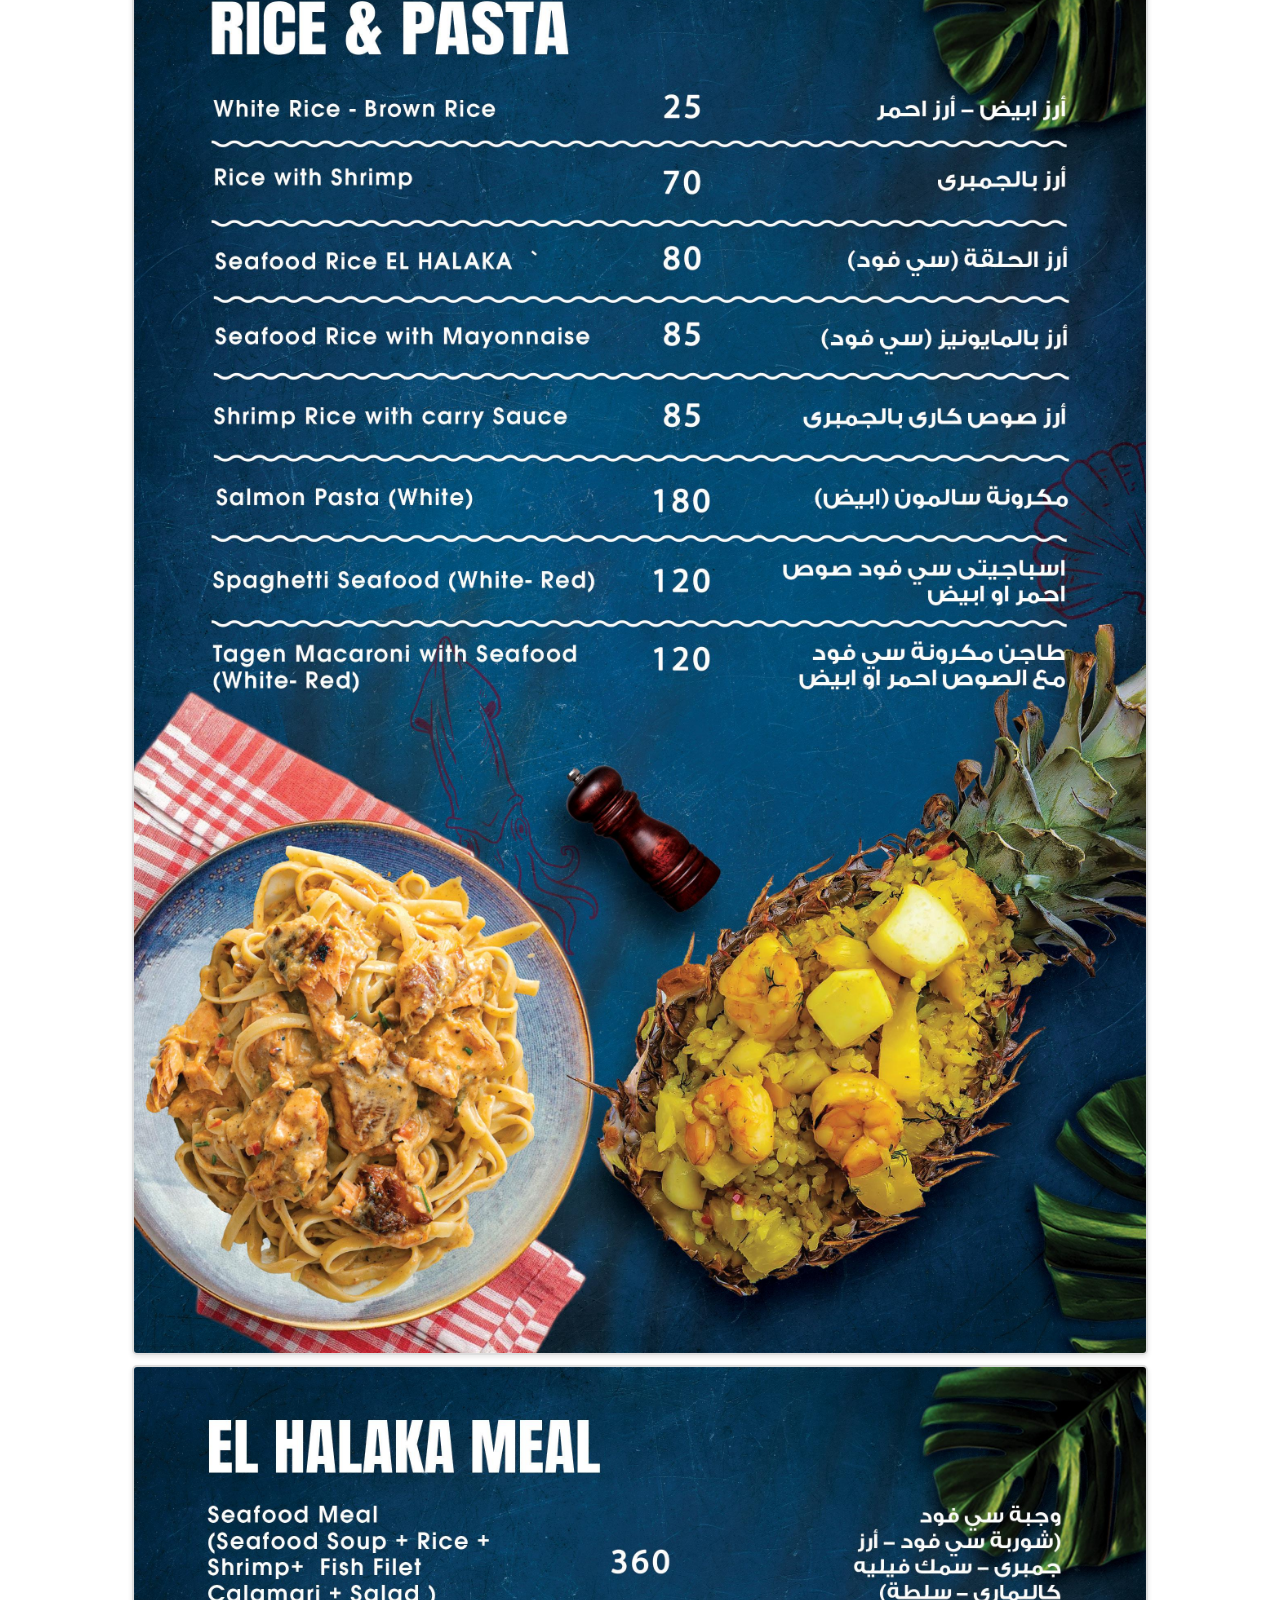
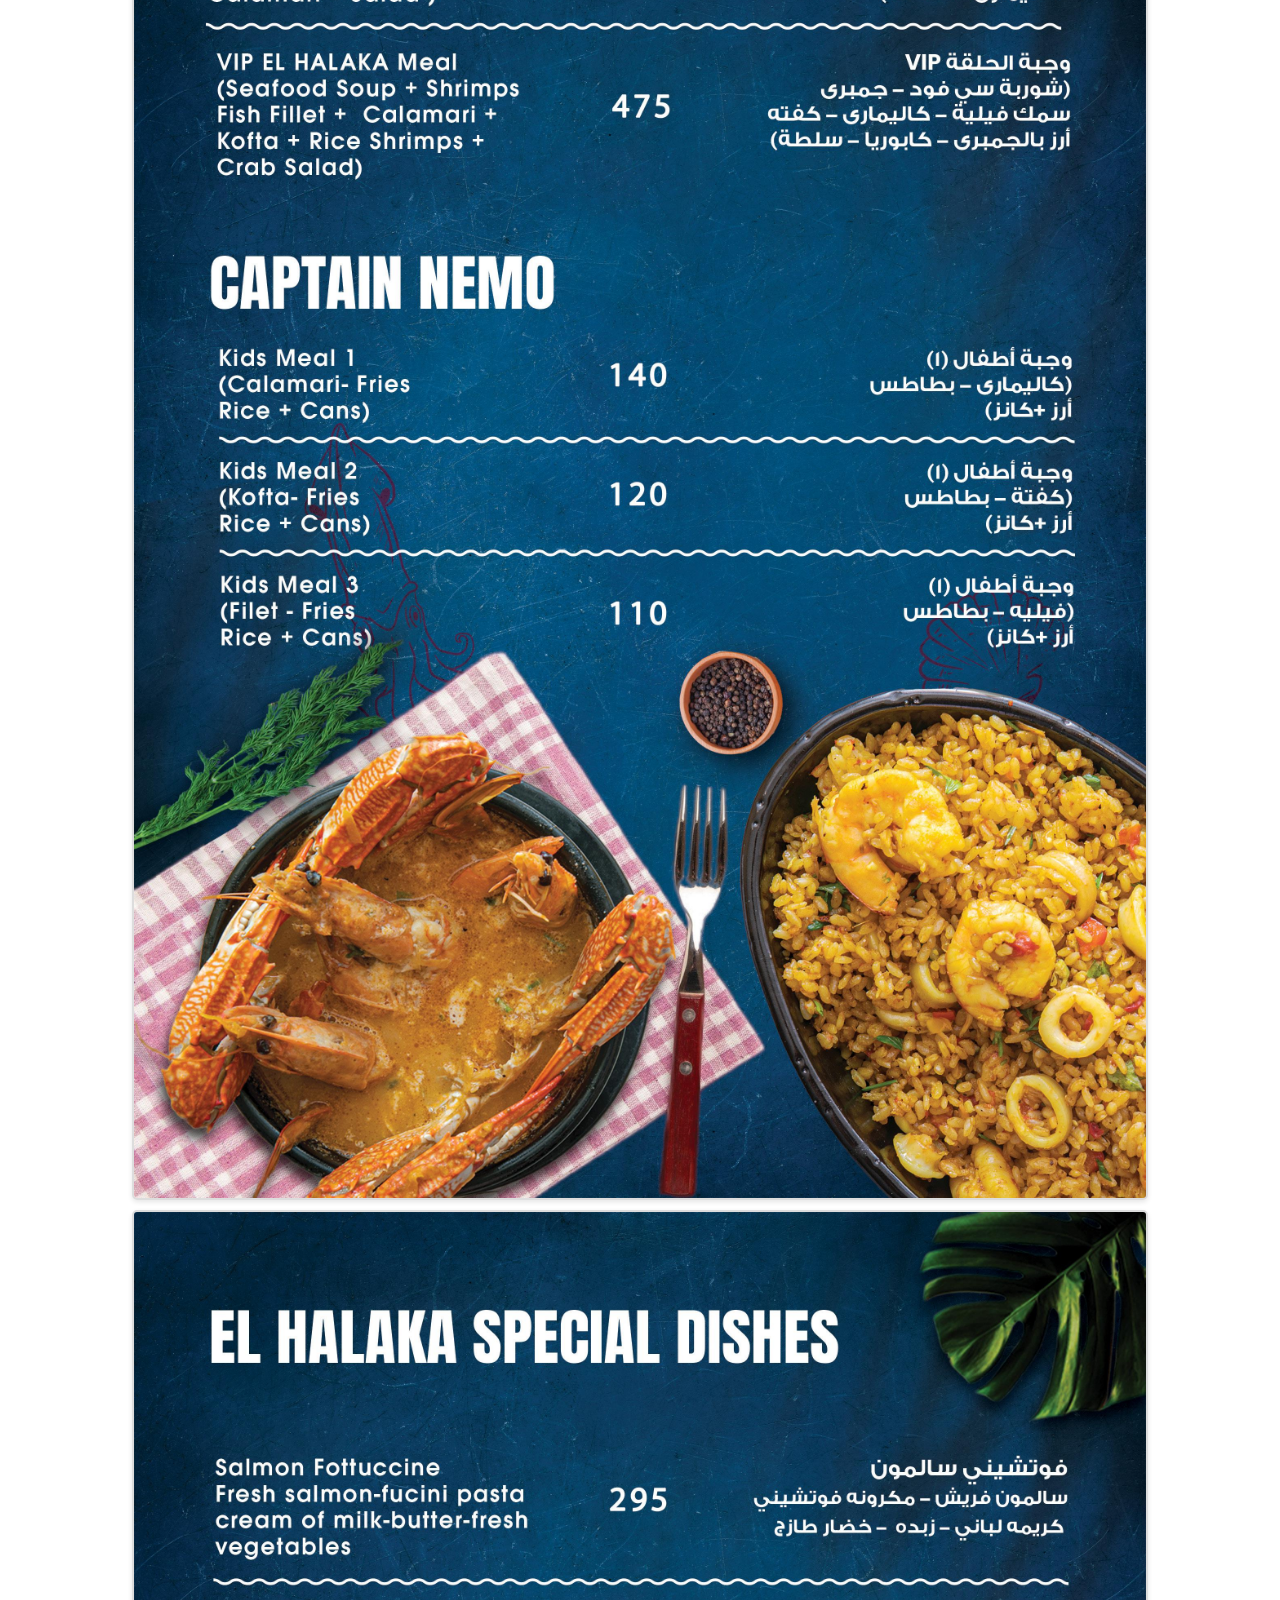
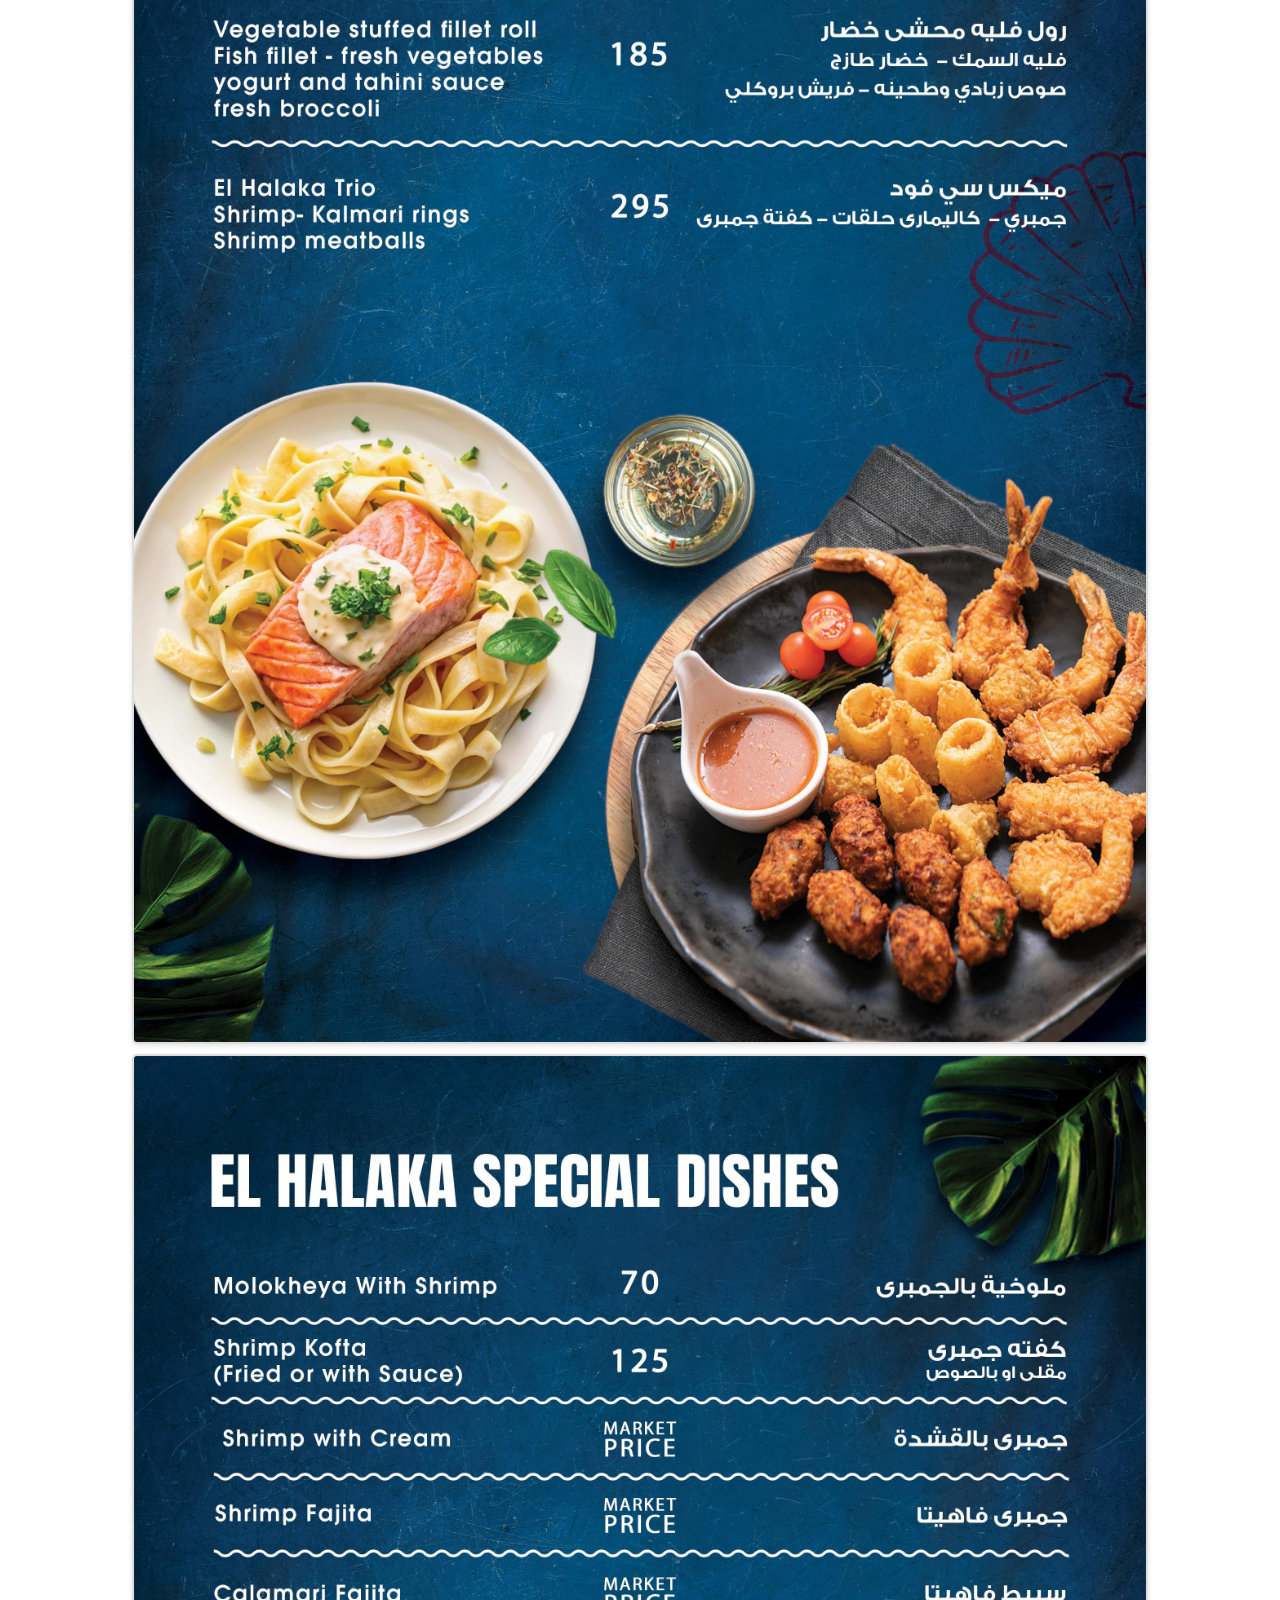
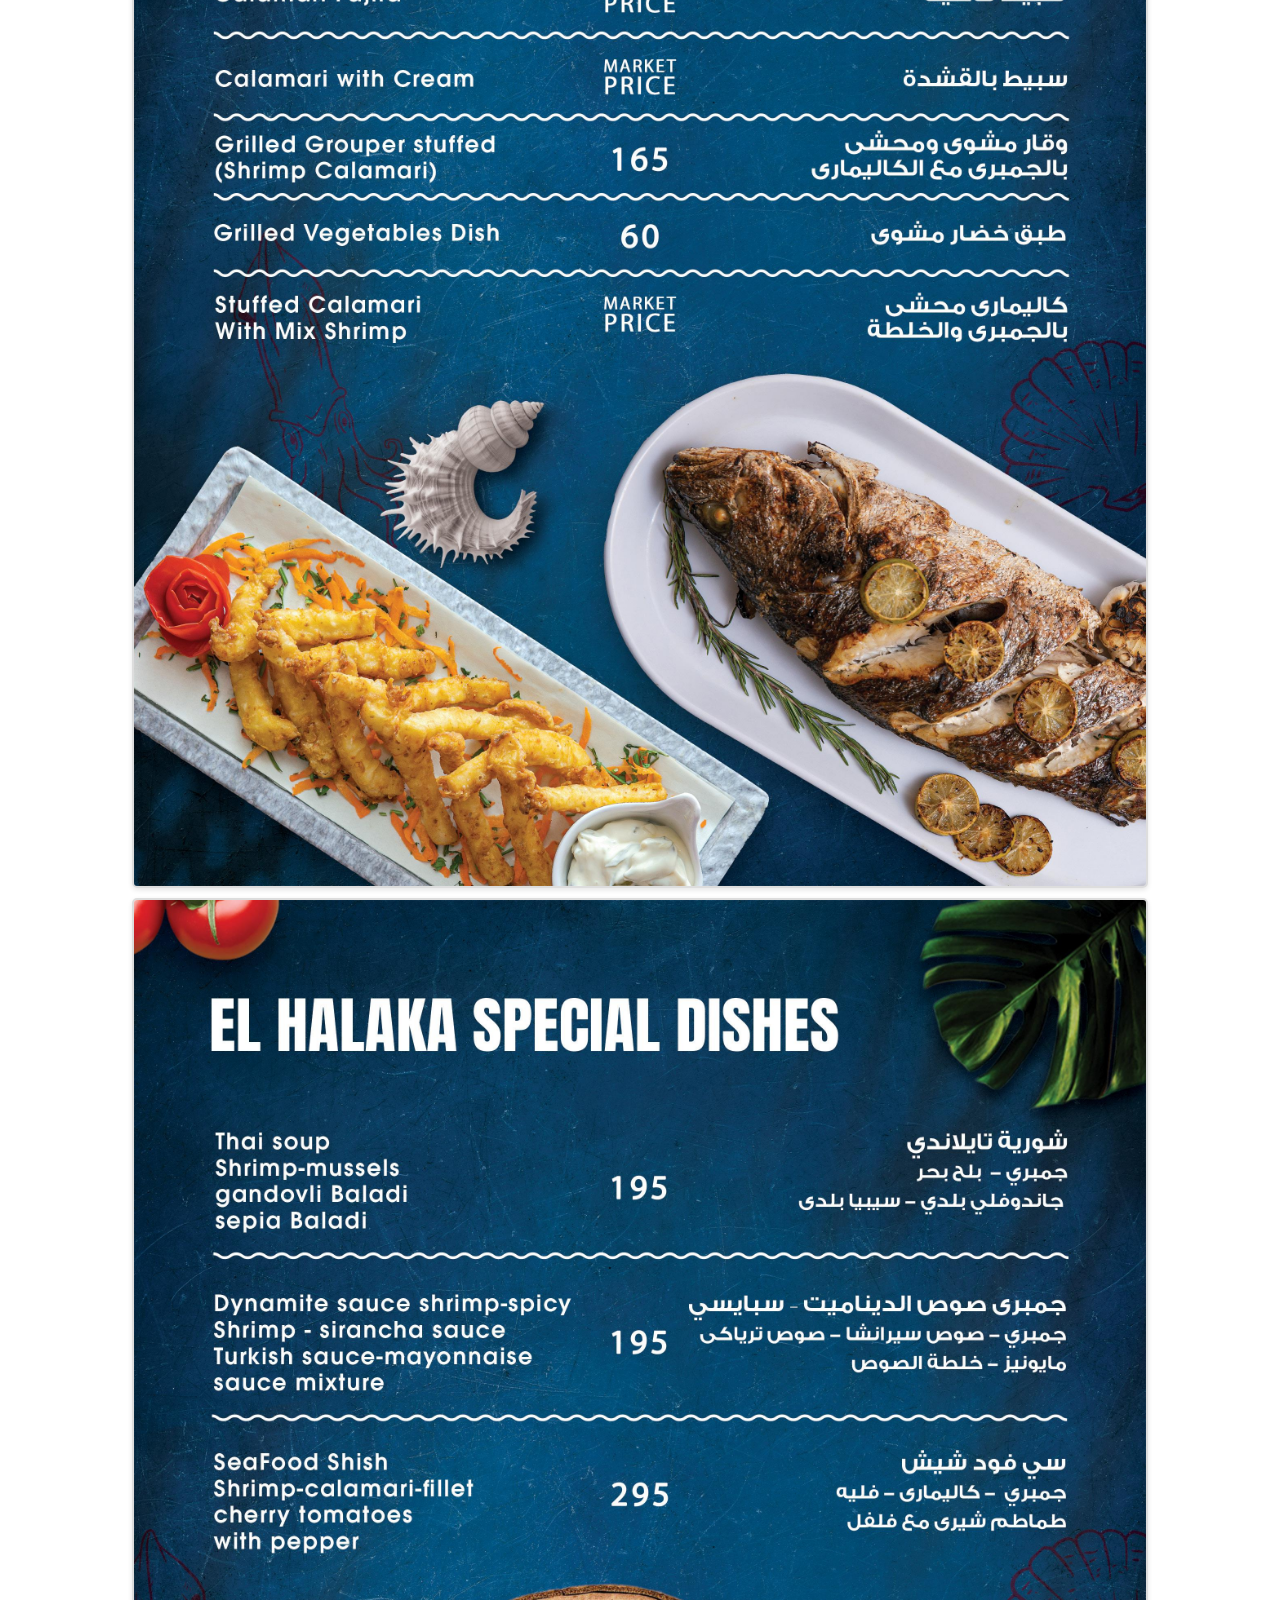
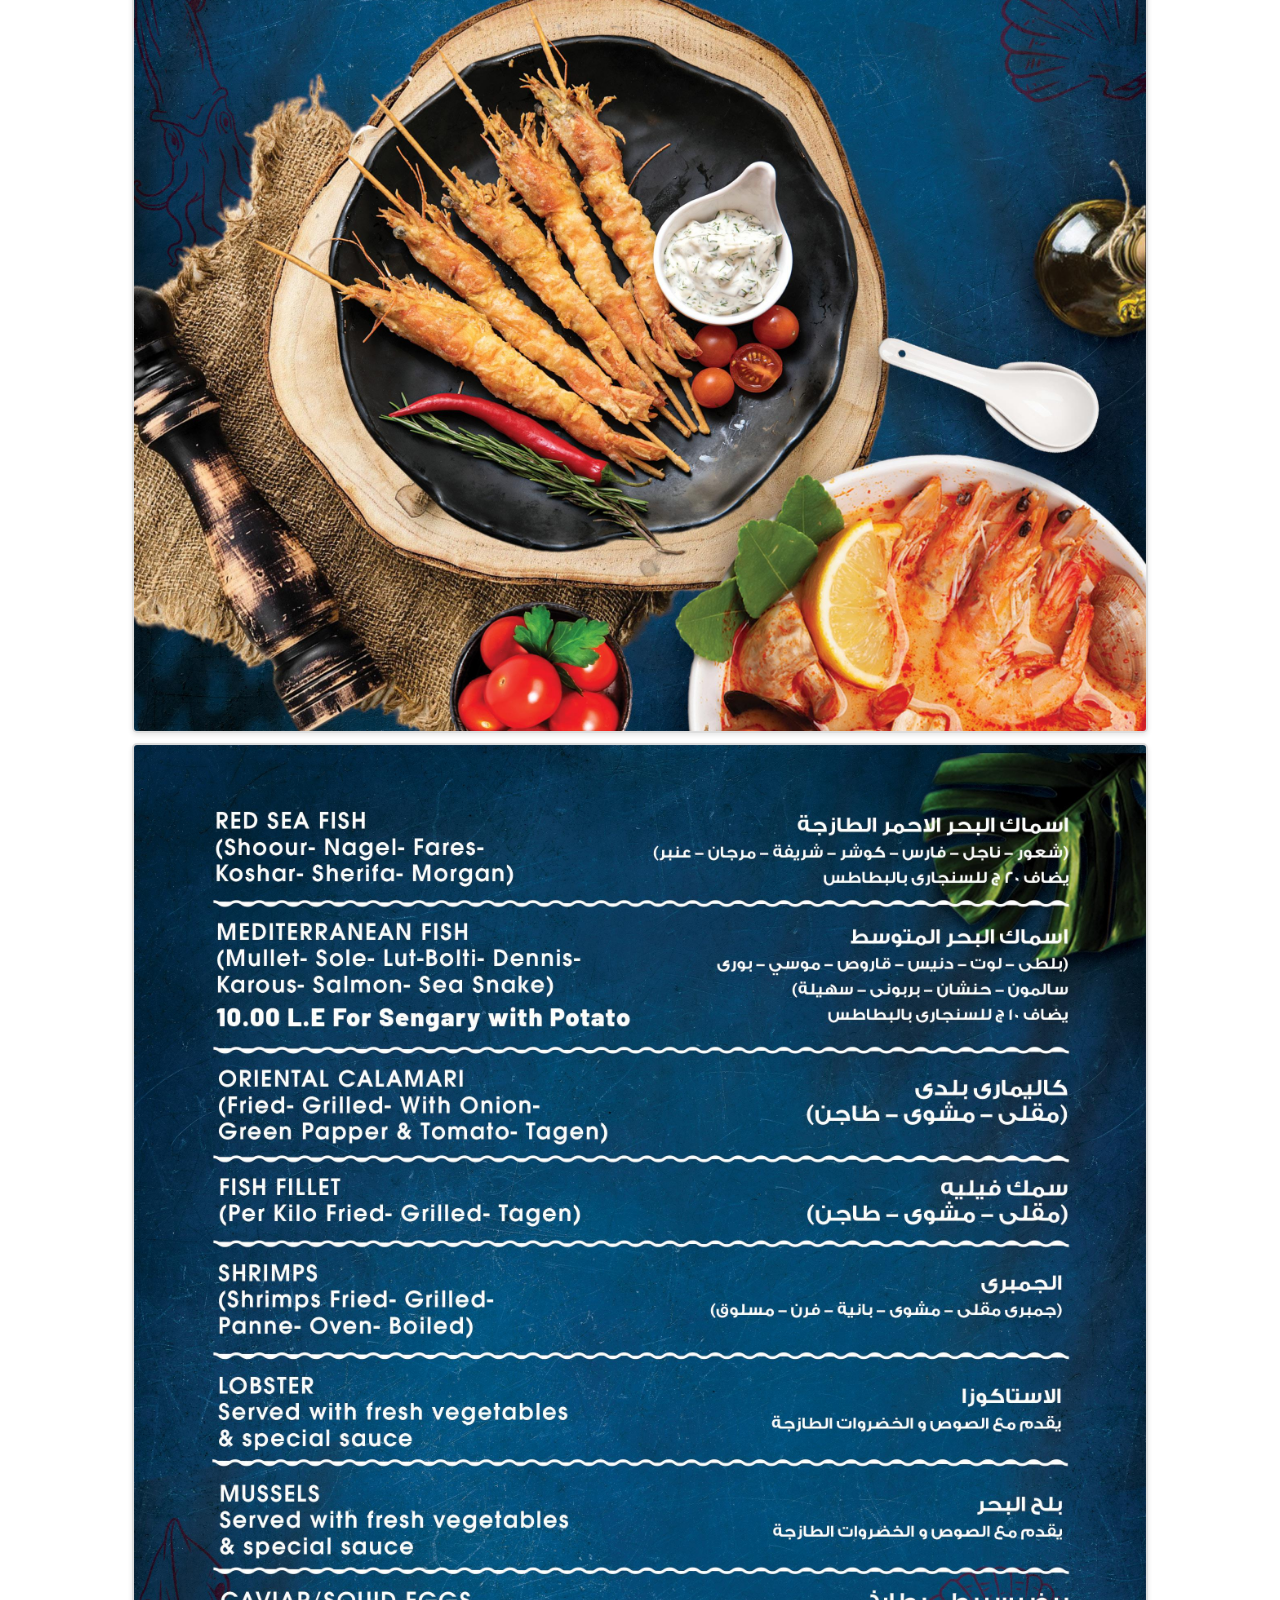
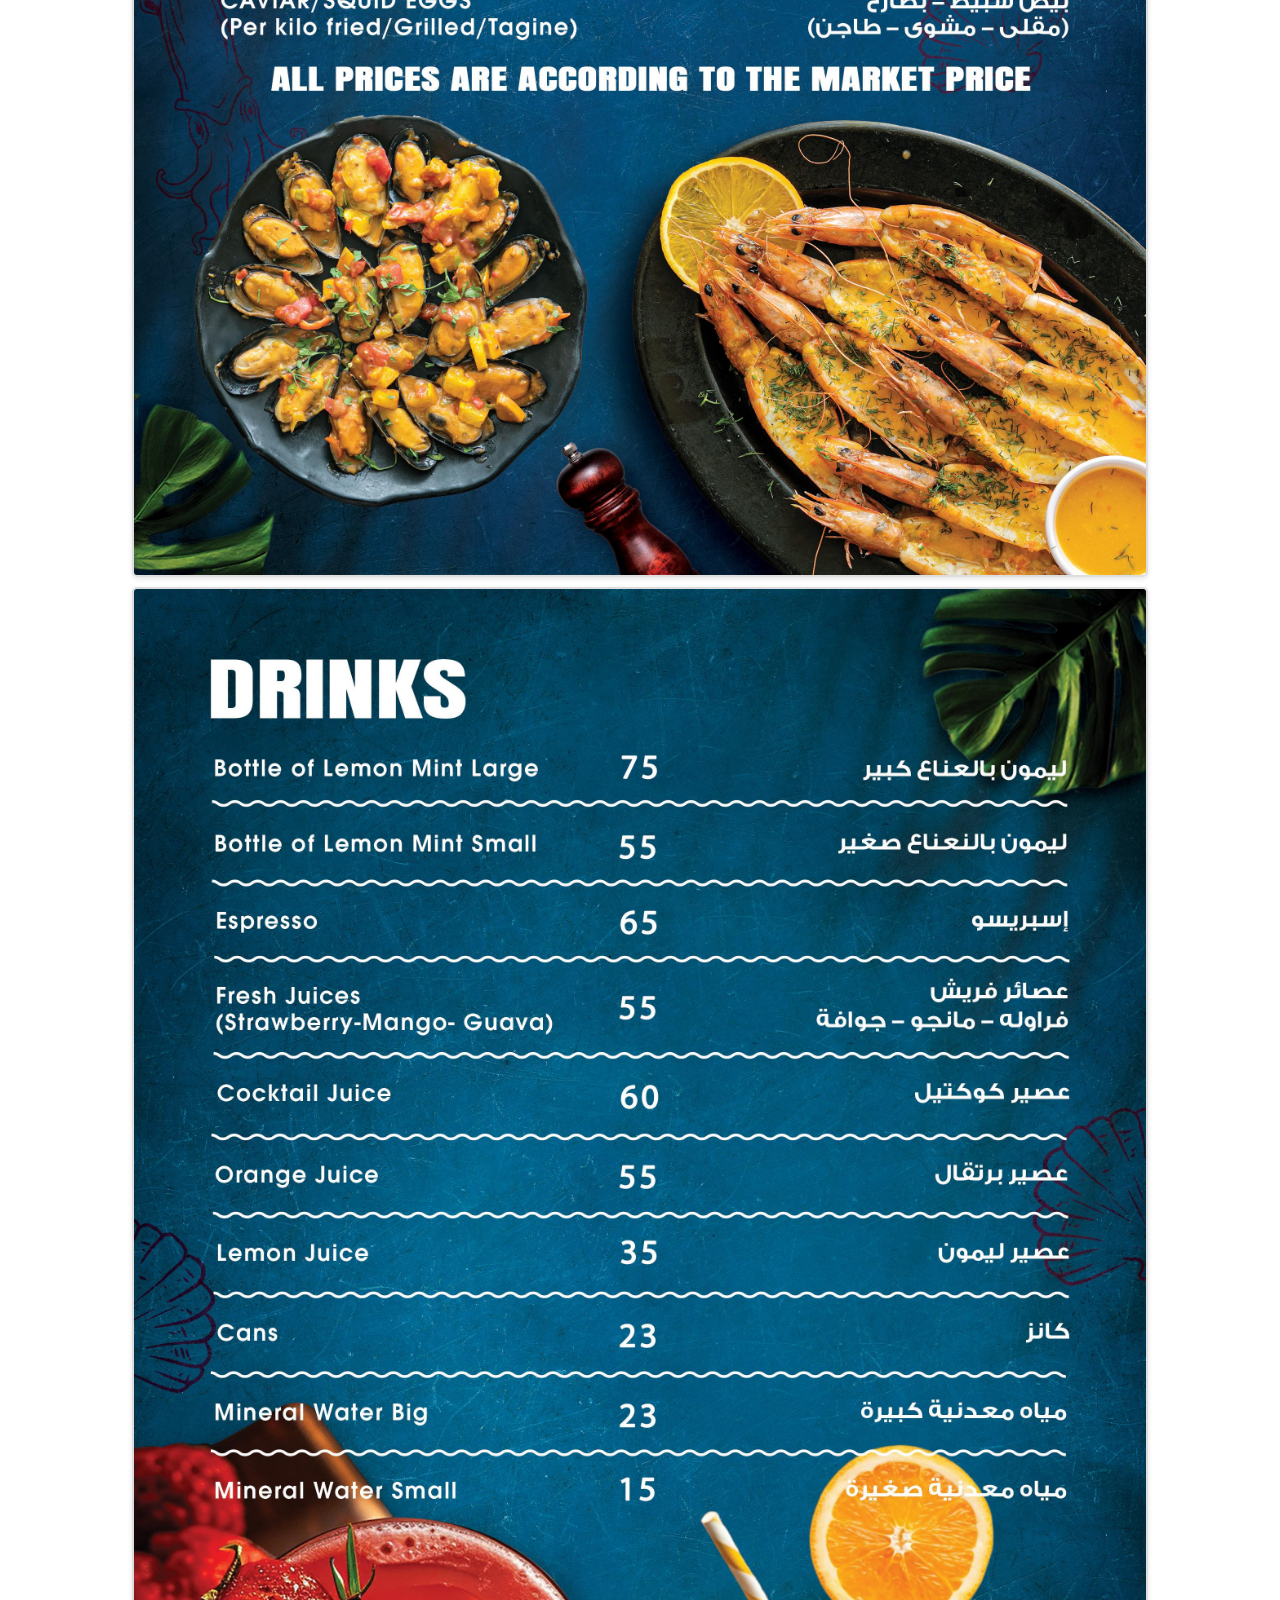
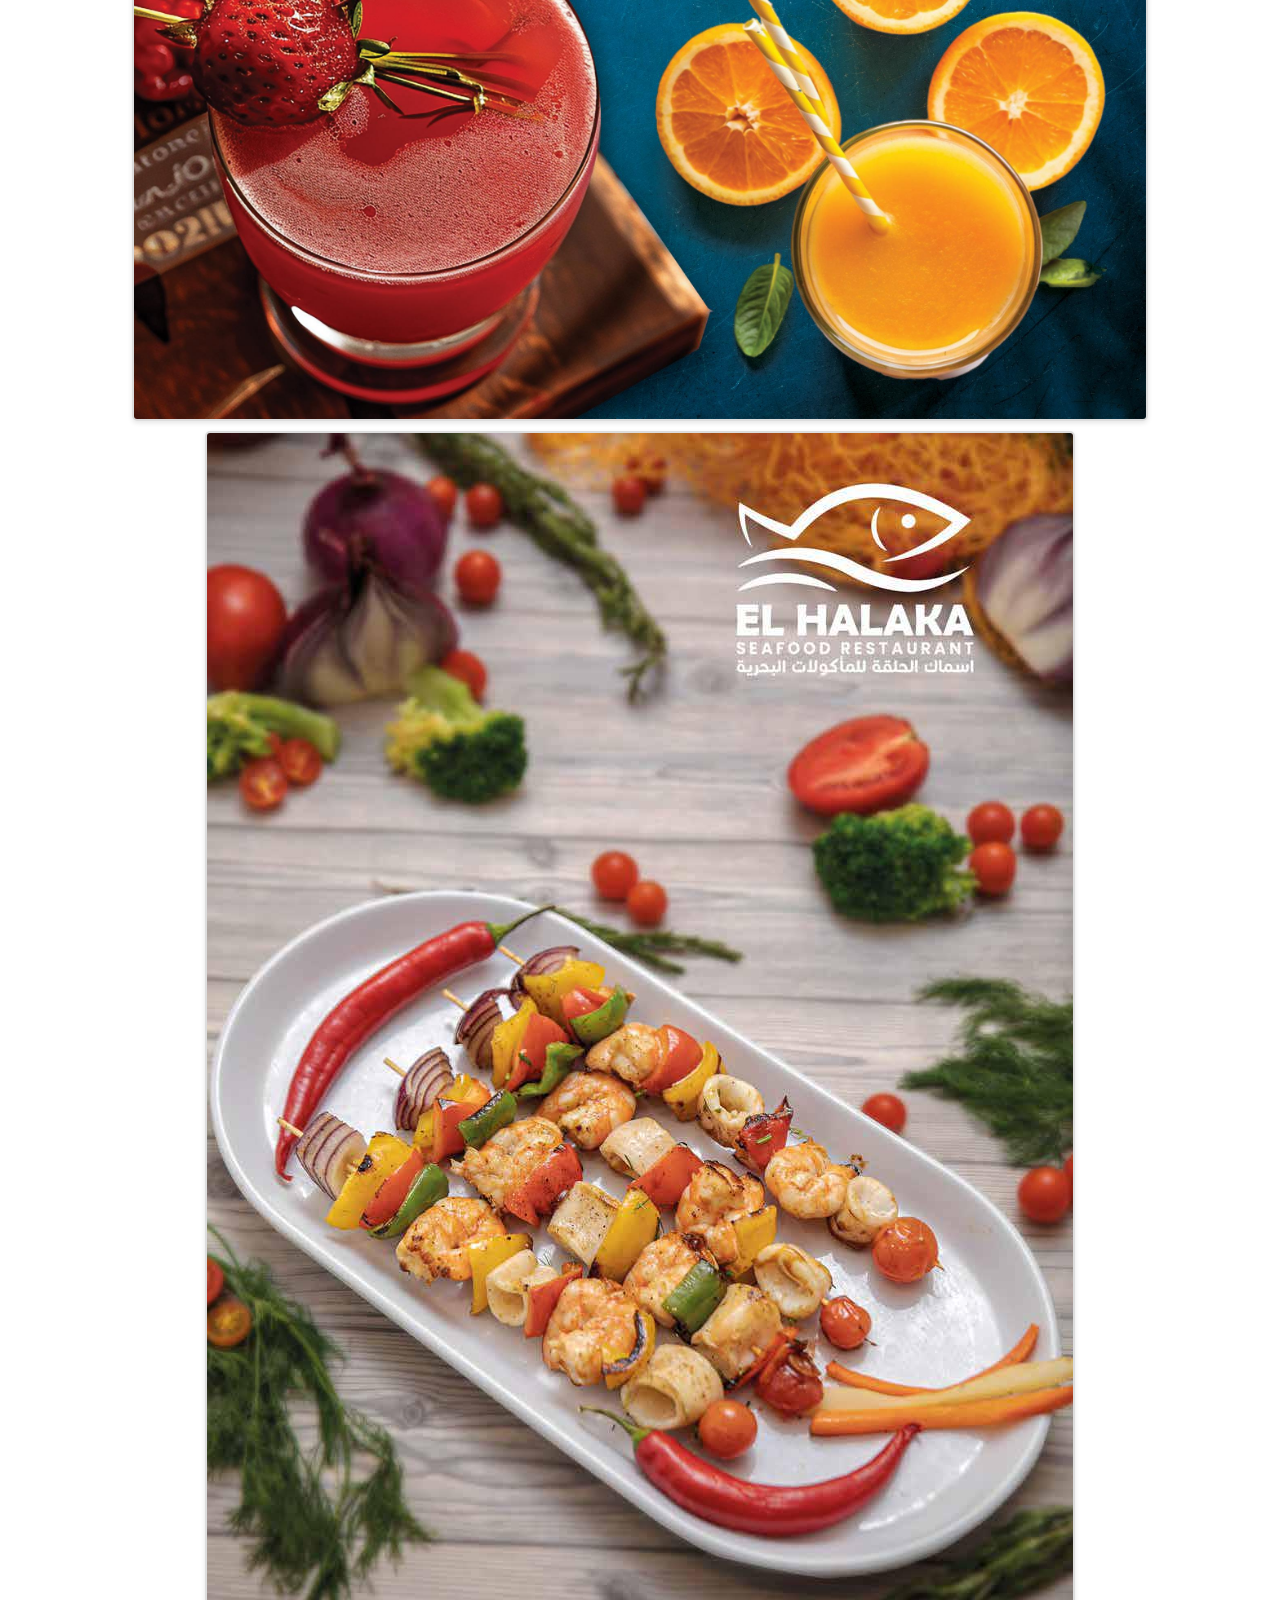
==== commit d7c2bb8e: "Update index.html" ====
--- a/index.html
+++ b/index.html
@@ -28,7 +28,7 @@
         <img src="static/images/image8.jpg" alt="Image 8">
         <img src="static/images/image9.jpg" alt="Image 9">
         <img src="static/images/image10.jpg" alt="Image 10">
-         <img src="static/images/image10.jpg" alt="Image 11">
+         <img src="static/images/image11.jpg" alt="Image 11">
     </div>
 
 </body>
